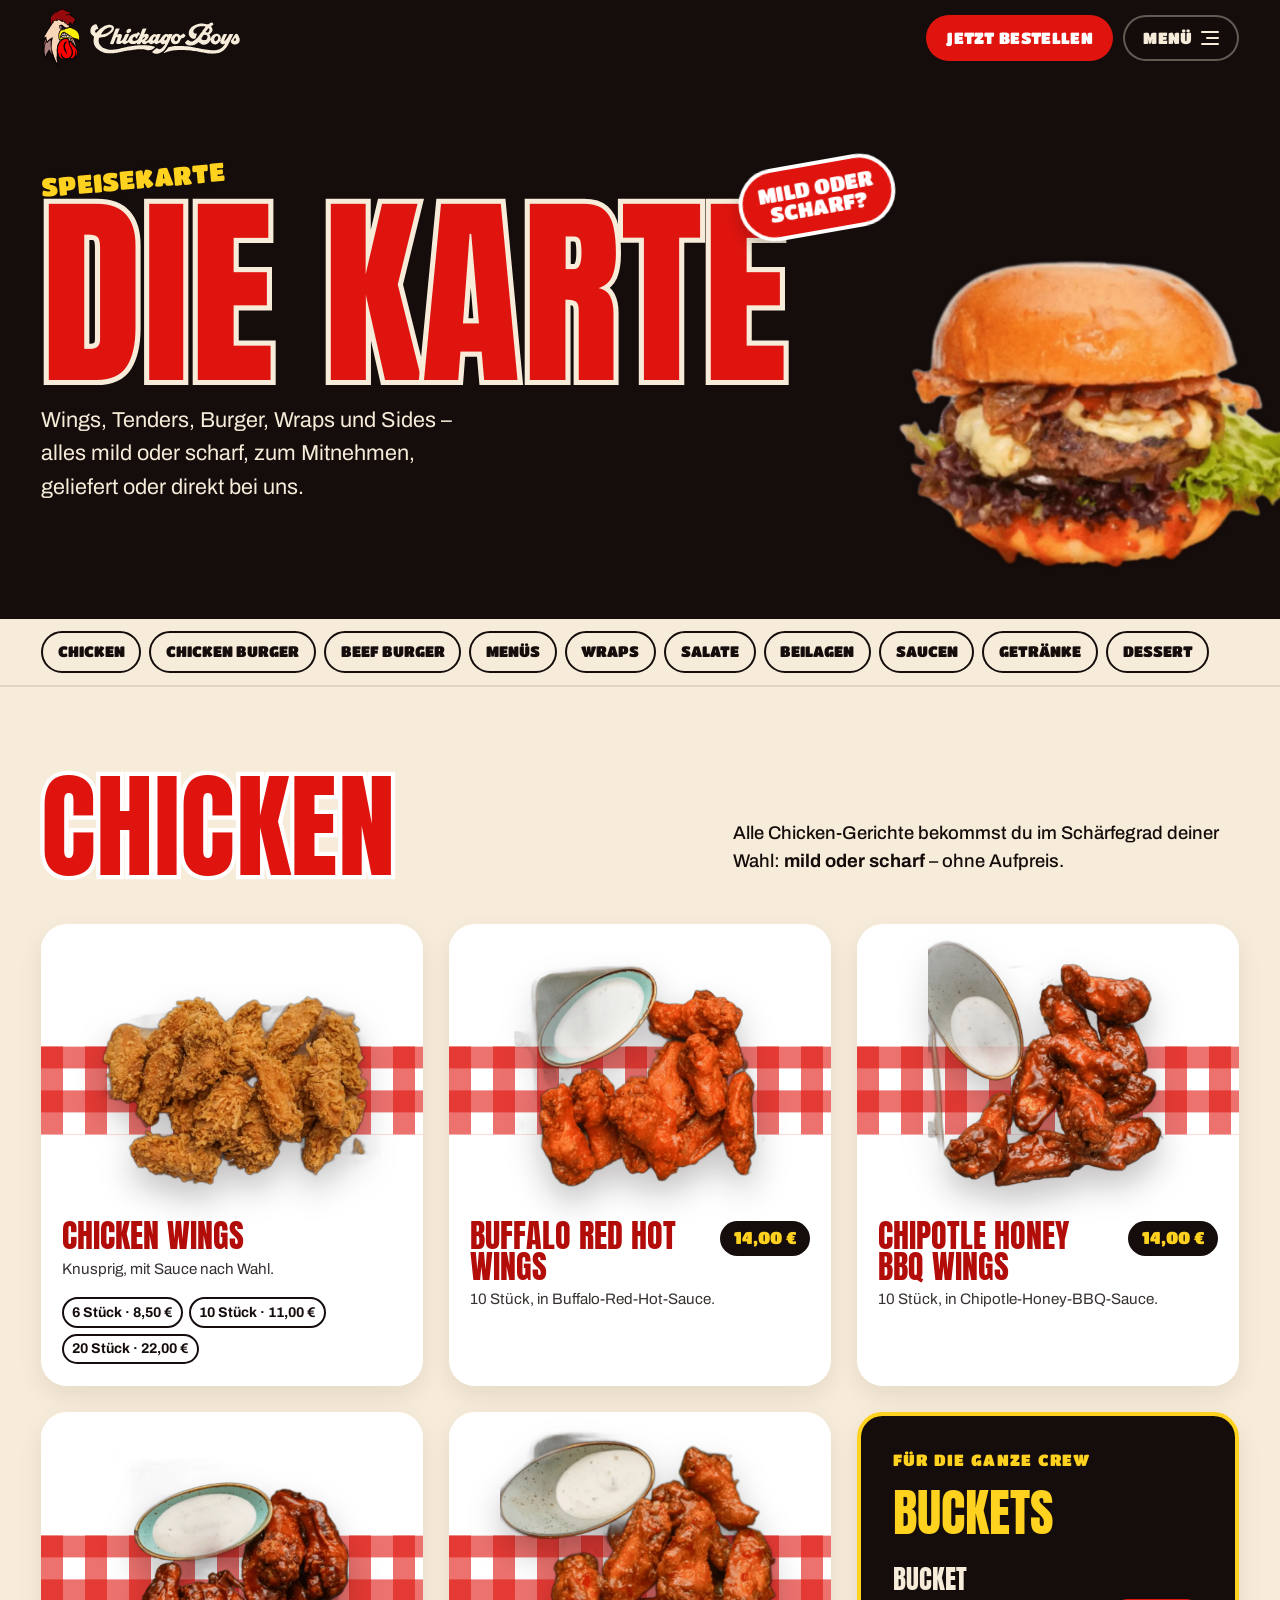
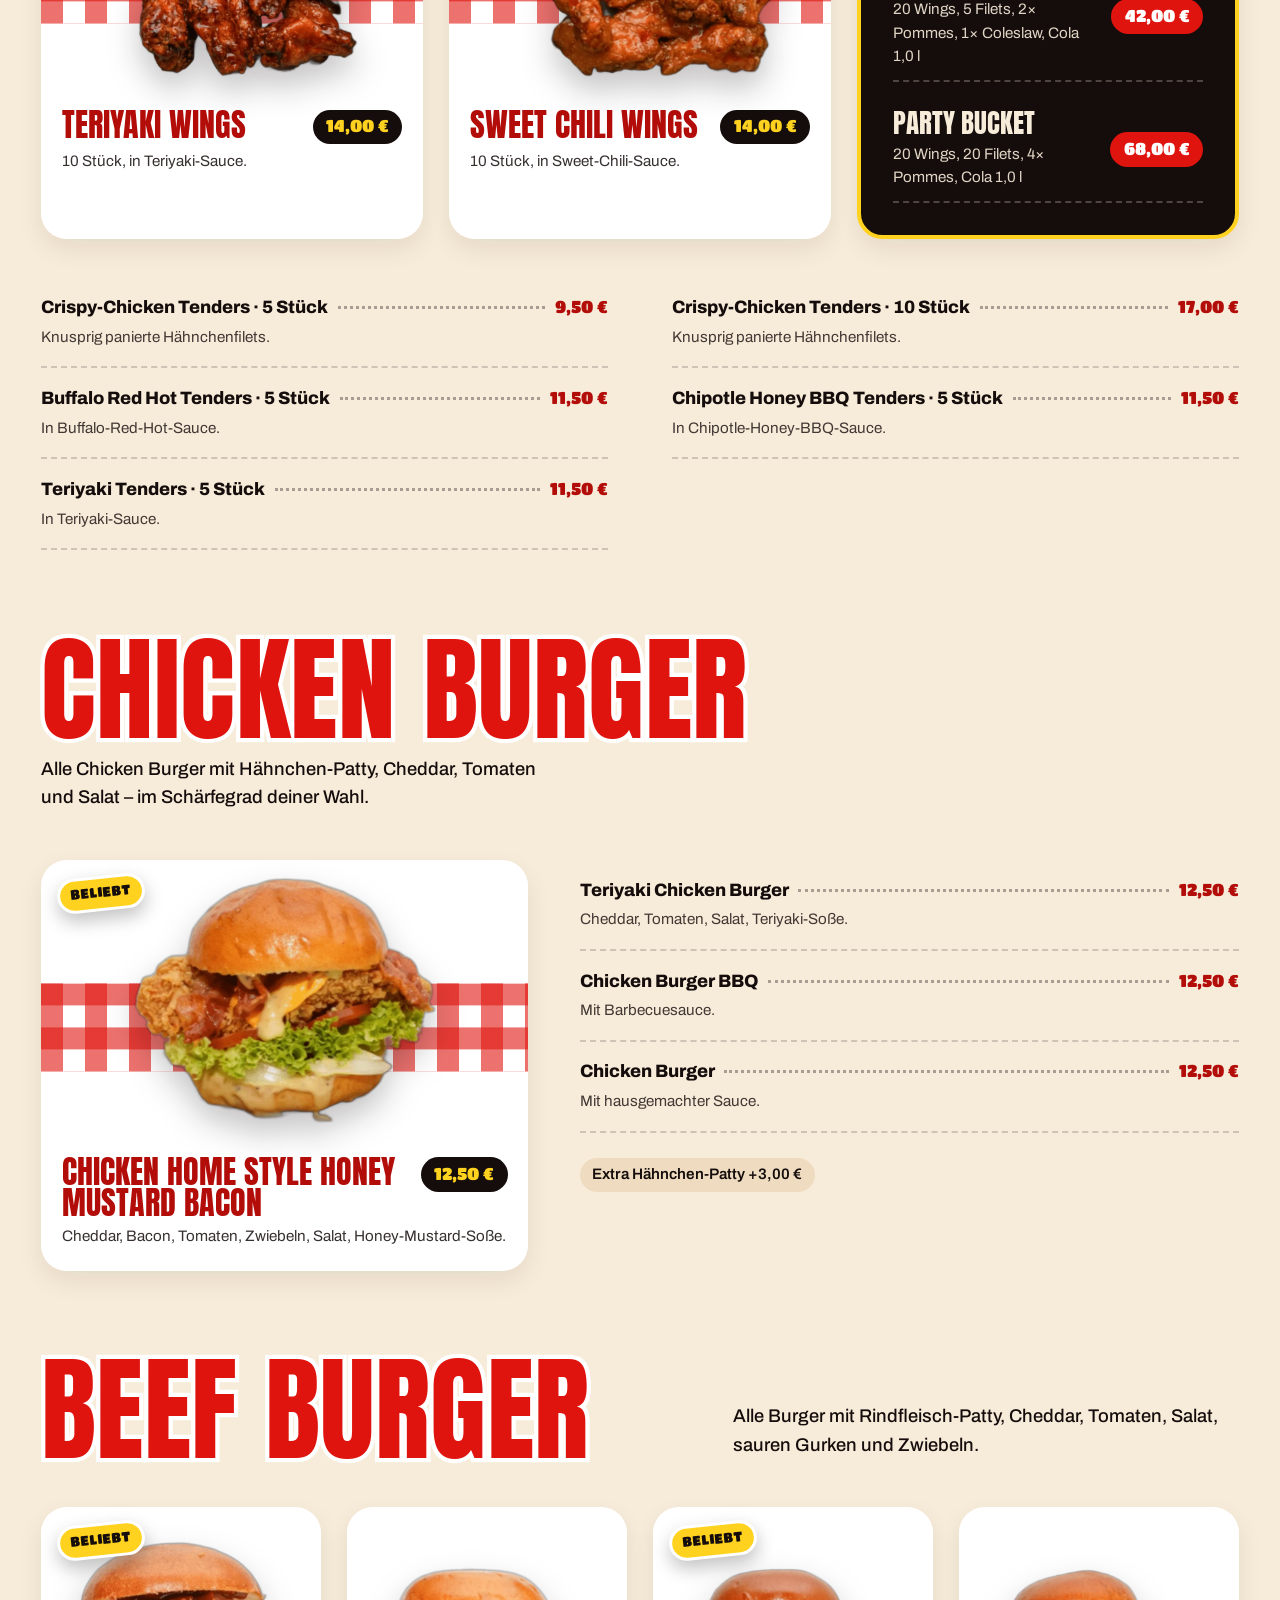
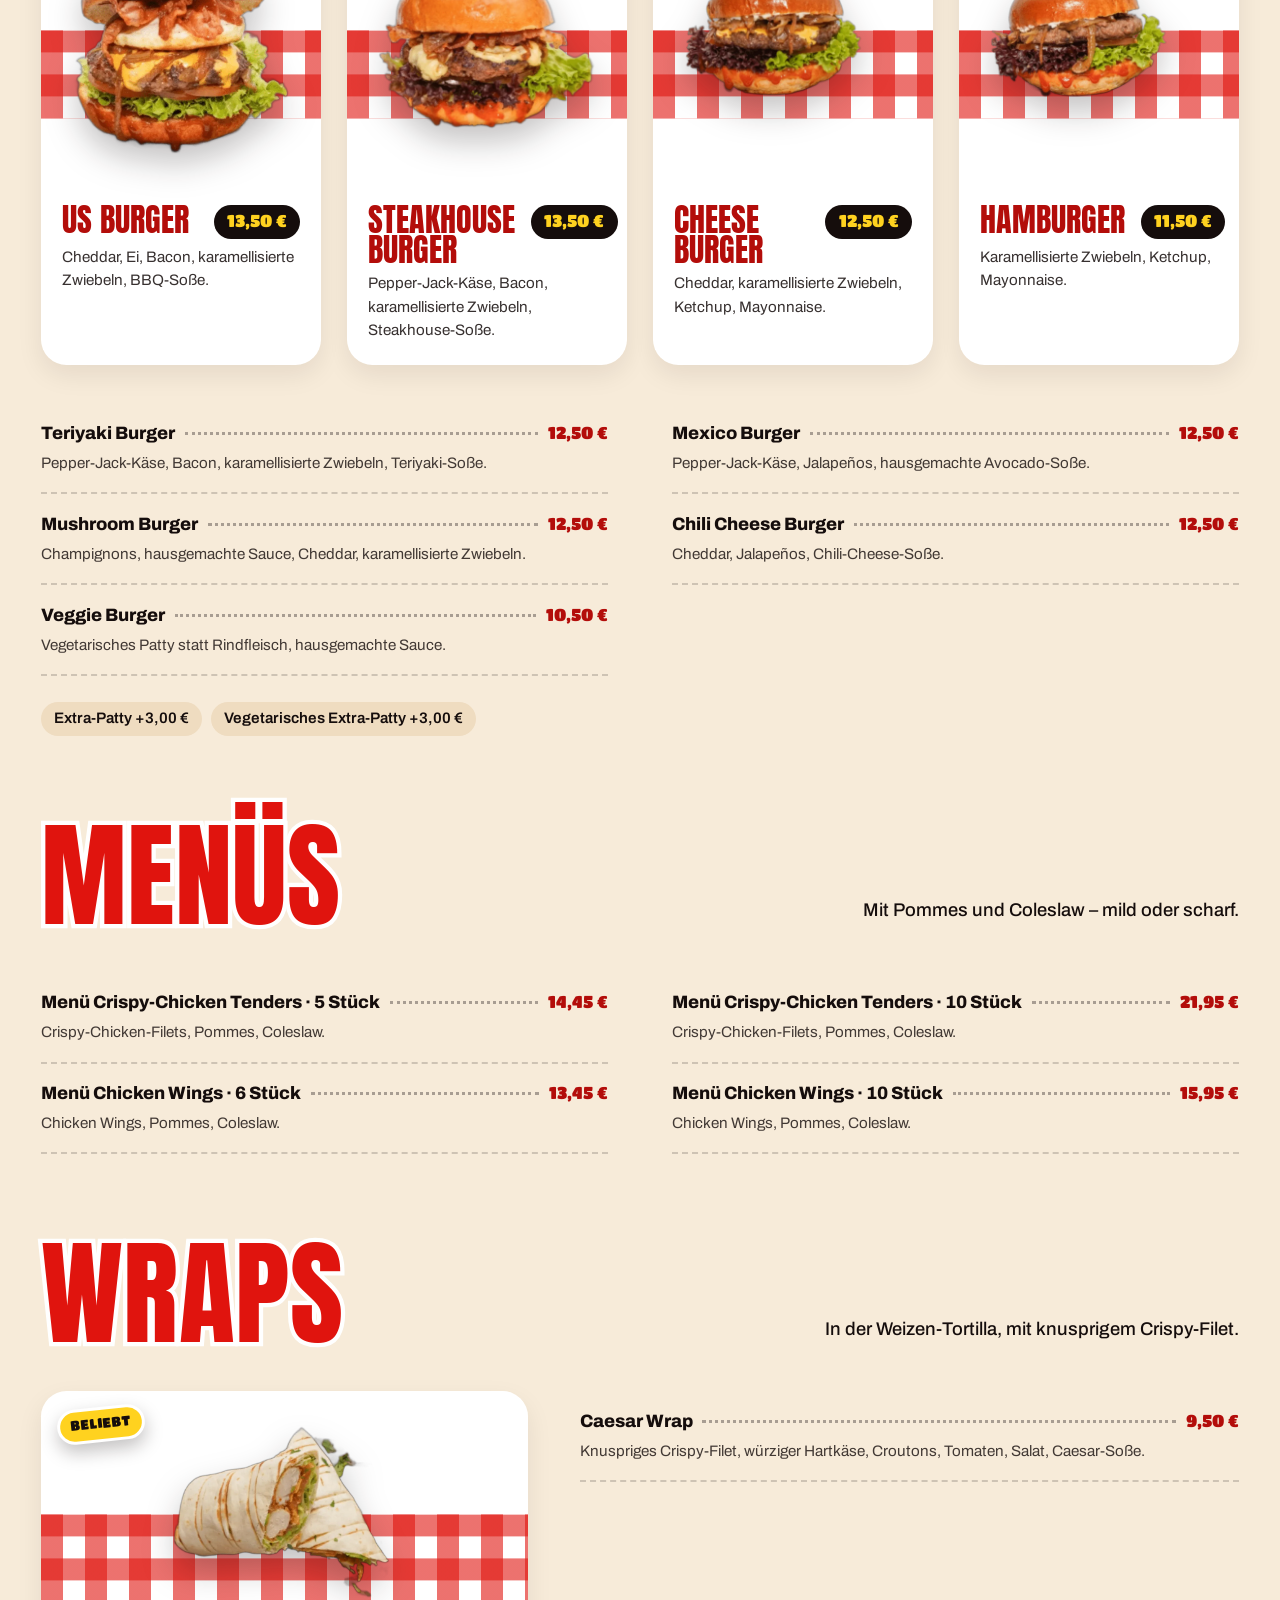
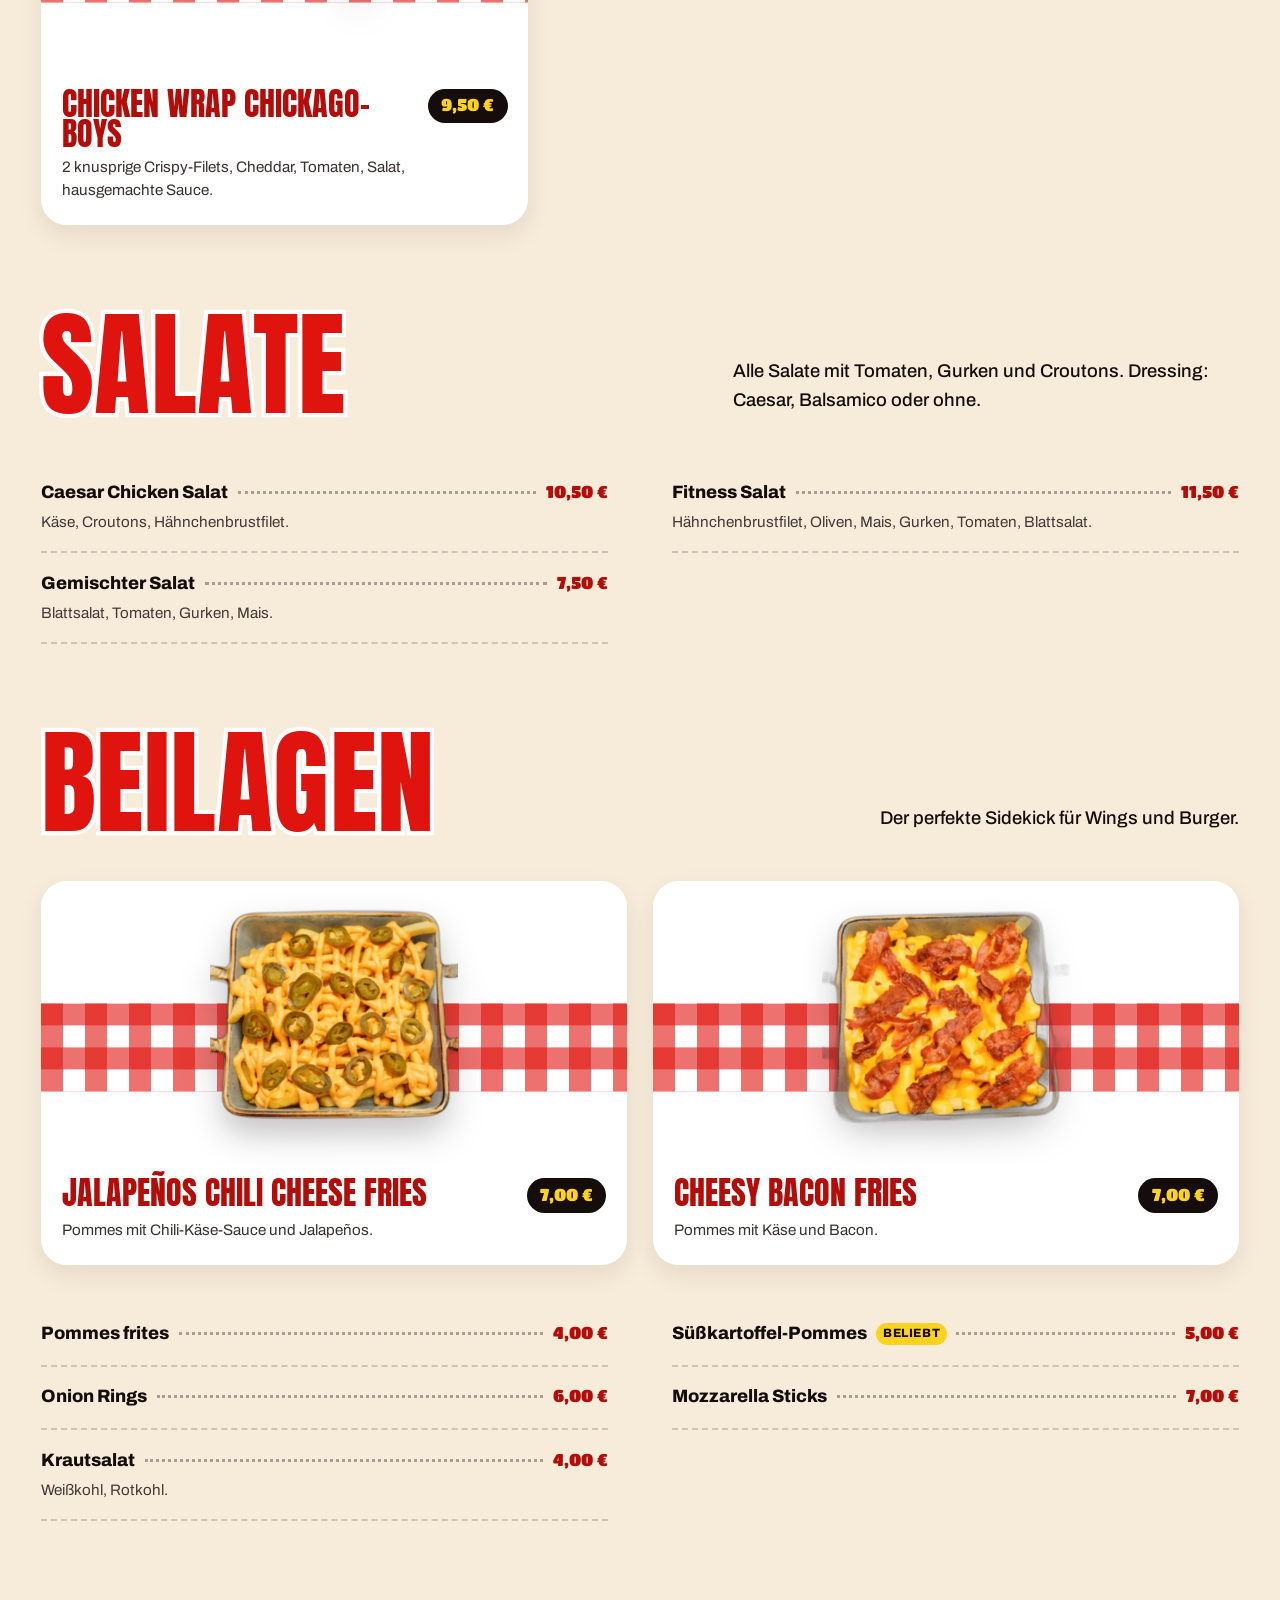
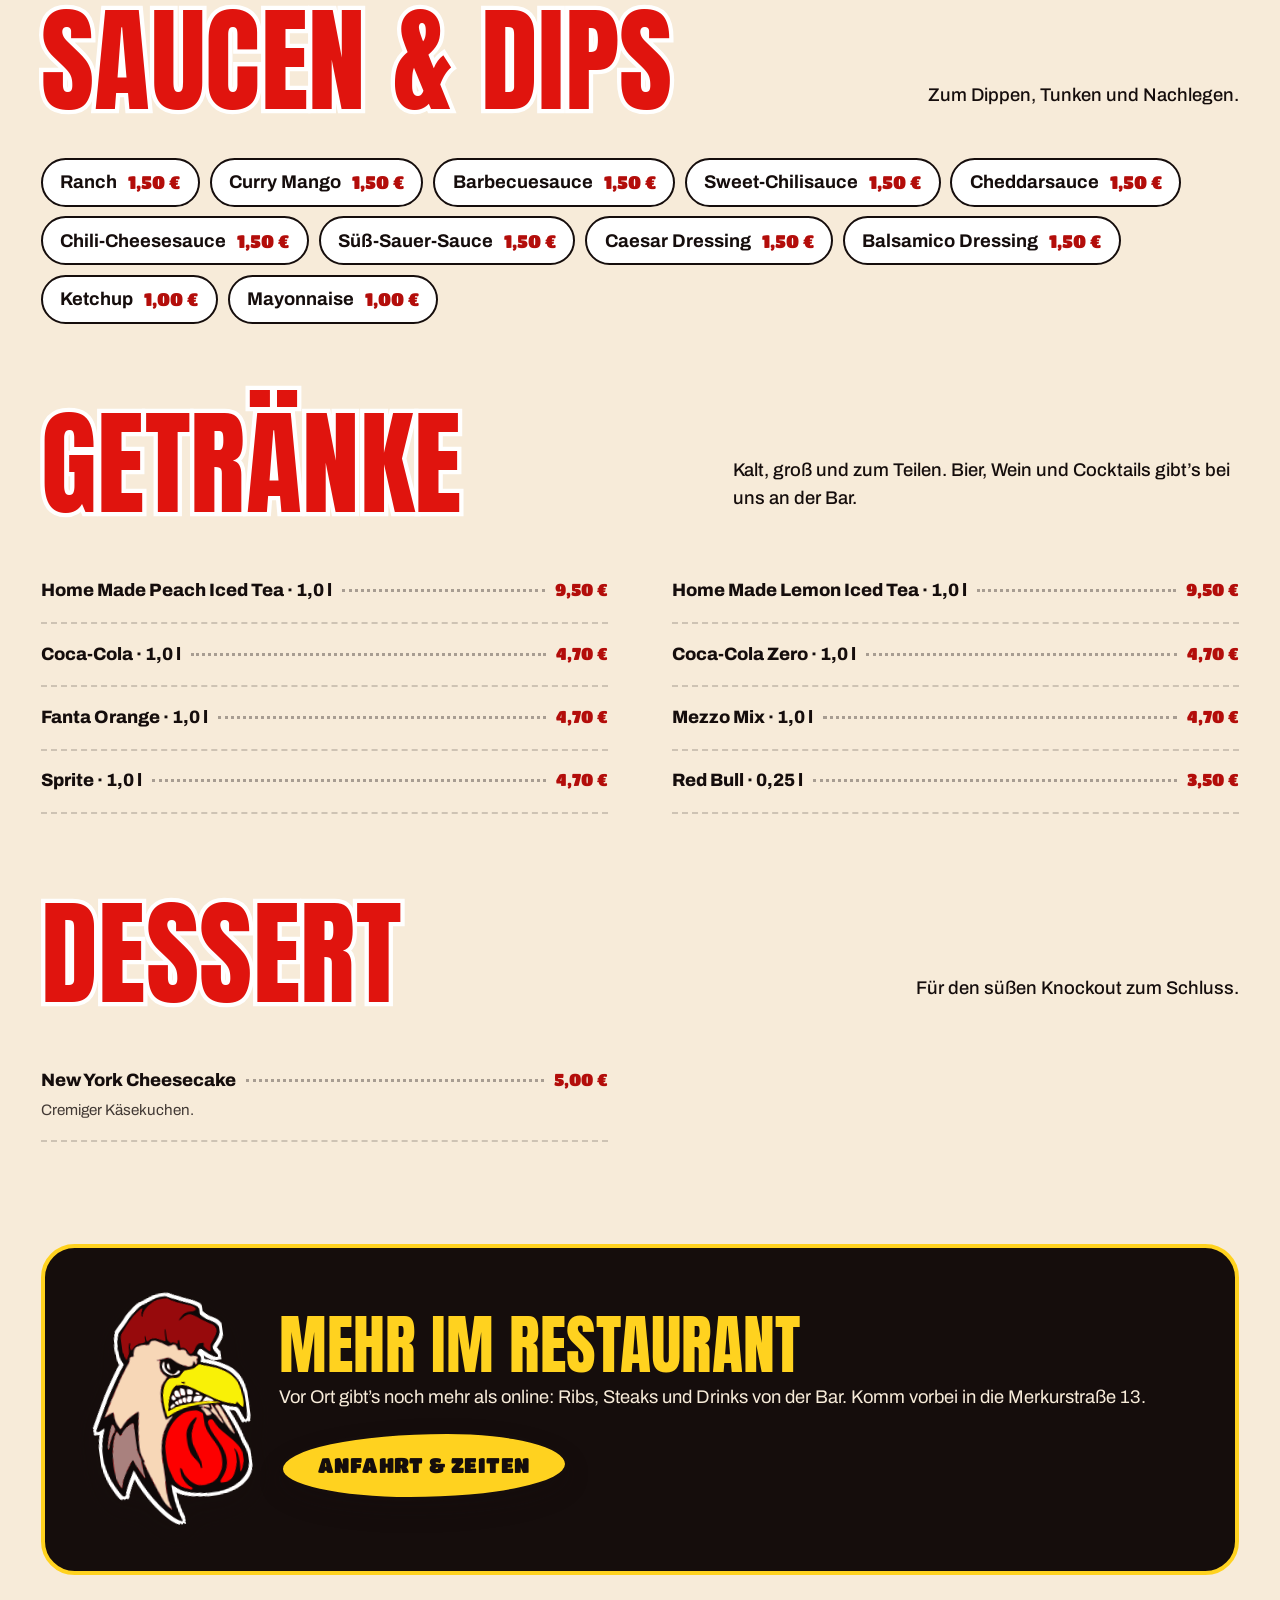
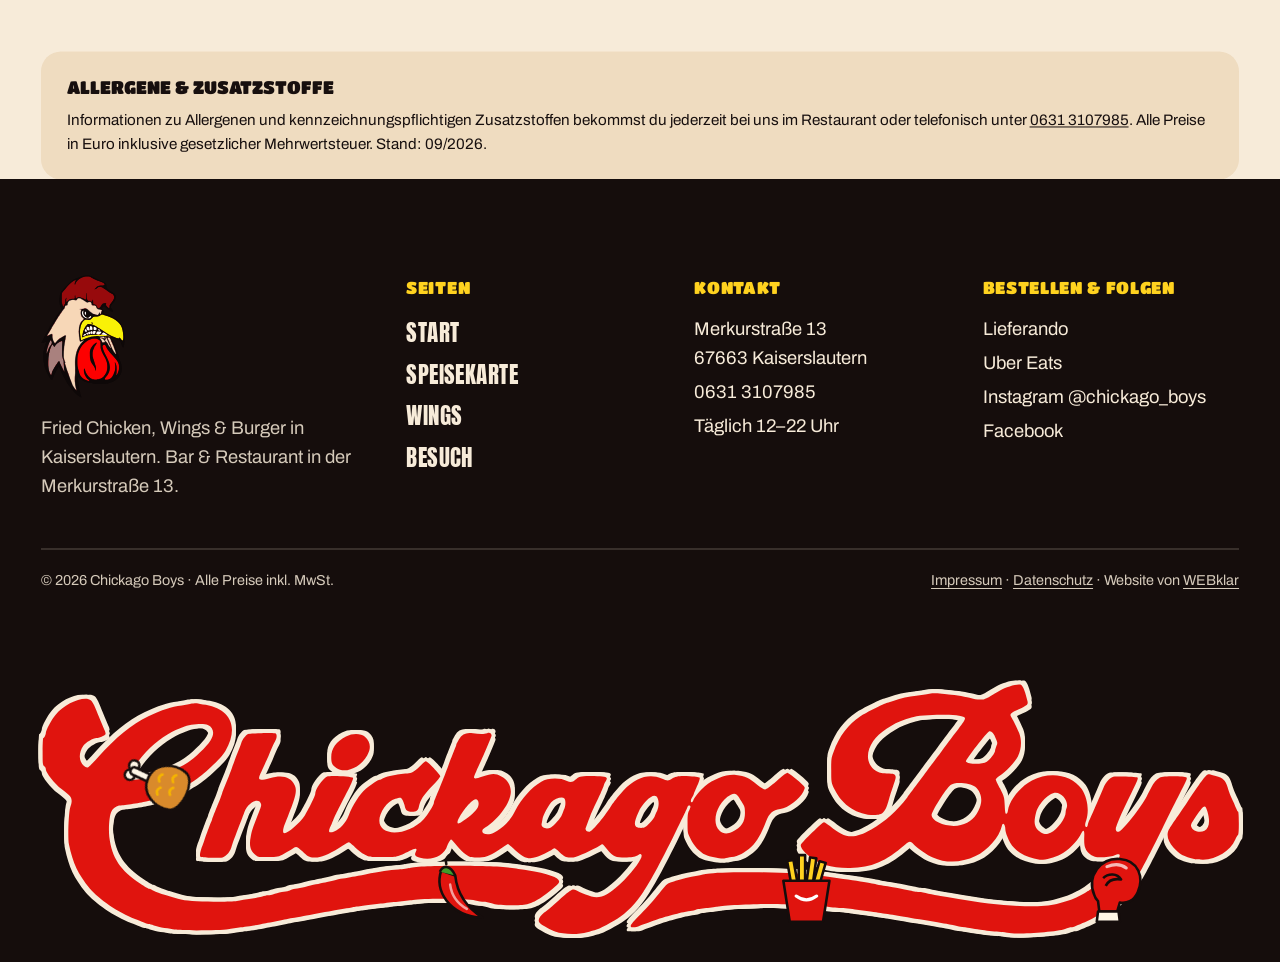
==== speisekarte.html @ 67cc06cb "home page" ====
<!doctype html>
<html lang="de">
<head>
  <meta charset="utf-8">
  <meta name="viewport" content="width=device-width, initial-scale=1">
  <title>Speisekarte – Chickago Boys Kaiserslautern</title>
  <meta name="description" content="Die Speisekarte von Chickago Boys: Chicken Wings in vier Saucen, Crispy Tenders, Buckets, Beef & Chicken Burger, Wraps, Salate und Sides – mit Preisen.">
  <meta name="theme-color" content="#e0140e">
  <link rel="icon" href="assets/img/favicon-32.png" sizes="32x32" type="image/png">
  <link rel="apple-touch-icon" href="assets/img/apple-touch-icon.png">
  <meta property="og:type" content="website">
  <meta property="og:locale" content="de_DE">
  <meta property="og:site_name" content="Chickago Boys">
  <meta property="og:title" content="Speisekarte – Chickago Boys Kaiserslautern">
  <meta property="og:description" content="Die Speisekarte von Chickago Boys: Chicken Wings in vier Saucen, Crispy Tenders, Buckets, Beef & Chicken Burger, Wraps, Salate und Sides – mit Preisen.">
  <meta property="og:image" content="assets/img/og-image.jpg">
  <link rel="preload" href="assets/fonts/anton-latin.woff2" as="font" type="font/woff2" crossorigin>
  <link rel="preload" href="assets/fonts/titan-one-latin.woff2" as="font" type="font/woff2" crossorigin>
  <link rel="preload" href="assets/img/cut-steakhouse-burger.webp" as="image" type="image/webp">
  <link rel="stylesheet" href="assets/css/style.css">
  <script>
    (function (d) {
      var h = d.documentElement; h.classList.add('js');
      if (!window.matchMedia('(prefers-reduced-motion: reduce)').matches) h.classList.add('anim');
      setTimeout(function () { if (!window.gsap) h.classList.remove('anim'); }, 2500);
    })(document);
  </script>
  <script src="assets/js/gsap.min.js" defer></script>
  <script src="assets/js/ScrollTrigger.min.js" defer></script>
  <script src="assets/js/lenis.min.js" defer></script>
  <script src="assets/js/main.js" defer></script>
</head>
<body>
  <svg width="0" height="0" style="position:absolute" aria-hidden="true" focusable="false">
    <symbol id="i-bag" viewBox="0 0 24 24"><path fill="none" stroke="currentColor" stroke-width="2.4" stroke-linecap="round" stroke-linejoin="round" d="M5 8h14l-1.2 12.2a1 1 0 0 1-1 .8H7.2a1 1 0 0 1-1-.8L5 8Zm3 0V6.5a4 4 0 0 1 8 0V8"/></symbol>
    <symbol id="i-phone" viewBox="0 0 24 24"><path fill="none" stroke="currentColor" stroke-width="2.4" stroke-linecap="round" stroke-linejoin="round" d="M6.6 3.5h2.8l1.4 4.2-2 1.5a12 12 0 0 0 6 6l1.5-2 4.2 1.4v2.8a2 2 0 0 1-2.2 2A17 17 0 0 1 4.6 5.7a2 2 0 0 1 2-2.2Z"/></symbol>
    <symbol id="i-pin" viewBox="0 0 24 24"><path fill="none" stroke="currentColor" stroke-width="2.4" stroke-linecap="round" stroke-linejoin="round" d="M12 21s-7-6.2-7-11.5A7 7 0 0 1 19 9.5C19 14.8 12 21 12 21Zm0-9a2.5 2.5 0 1 0 0-5 2.5 2.5 0 0 0 0 5Z"/></symbol>
    <symbol id="i-arrow" viewBox="0 0 24 24"><path fill="none" stroke="currentColor" stroke-width="2.6" stroke-linecap="round" stroke-linejoin="round" d="M5 12h14m-6-6 6 6-6 6"/></symbol>
    <symbol id="i-insta" viewBox="0 0 24 24"><g fill="none" stroke="currentColor" stroke-width="2.2"><rect x="3.5" y="3.5" width="17" height="17" rx="5"/><circle cx="12" cy="12" r="4"/><circle cx="17.2" cy="6.8" r=".6" fill="currentColor"/></g></symbol>
    <symbol id="i-fb" viewBox="0 0 24 24"><path fill="currentColor" d="M13.5 21v-7.5h2.6l.4-3h-3V8.6c0-.9.3-1.5 1.5-1.5h1.6V4.4a21 21 0 0 0-2.3-.1c-2.3 0-3.9 1.4-3.9 4v2.2H7.8v3h2.6V21h3.1Z"/></symbol>
  </svg>

  <a class="skip-link" href="#main">Zum Inhalt springen</a>

  <header class="nav" id="nav">
    <a class="nav__brand" href="index.html" aria-label="Chickago Boys – Startseite">
      <img src="assets/img/rooster.svg" alt="" width="40" height="58">
      <span class="wm wm-mask" aria-hidden="true"></span>
    </a>
    <div class="nav__actions">
      <a class="pill pill--red" href="https://www.lieferando.de/speisekarte/chickago-boys" target="_blank" rel="noopener">
        <span class="roll"><span>Jetzt bestellen</span><span aria-hidden="true">Jetzt bestellen</span></span>
      </a>
      <button class="pill pill--outline" id="menu-btn" type="button" aria-expanded="false" aria-controls="menu-panel">
        <span class="roll"><span class="menu-label">Menü</span><span aria-hidden="true" class="menu-label">Menü</span></span>
        <span class="nav__burger" aria-hidden="true"><i></i><i></i><i></i></span>
      </button>
    </div>
  </header>
  <div class="menu-overlay" id="menu-overlay"></div>
  <nav class="menu-panel" id="menu-panel" aria-label="Hauptmenü">
    <ul>
      <li><a href="index.html">Start</a></li>
      <li><a href="speisekarte.html">Speisekarte</a></li>
      <li><a href="index.html#wings">Wings</a></li>
      <li><a href="index.html#buckets">Buckets</a></li>
      <li><a href="index.html#bestellen">Bestellen</a></li>
      <li><a href="index.html#besuch">Besuch</a></li>
    </ul>
    <div class="menu-panel__meta">
      Merkurstraße 13 · 67663 Kaiserslautern<br>
      Täglich 12–22 Uhr · <a href="tel:+496313107985">0631 3107985</a>
    </div>
  </nav>

  <main id="main">
    <section class="page-hero bg-ink on-dark" data-nav-dark aria-labelledby="page-title">
      <div class="wrap">
        <span class="kicker kicker--yellow">Speisekarte</span>
        <h1 class="display stroke" id="page-title" data-hero-big>Die Karte</h1>
        <p class="lead">Wings, Tenders, Burger, Wraps und Sides – alles mild oder scharf, zum Mitnehmen, geliefert oder direkt bei uns.</p>
      </div>
      <div class="page-hero__img"><img src="assets/img/cut-steakhouse-burger.webp" width="900" height="669" alt="Steakhouse Burger mit Pepper-Jack-Käse und Bacon"></div>
      <span class="sticker sticker--red page-hero__st" data-sticker>Mild oder<br>scharf?</span>
    </section>

    <nav class="cat-nav" aria-label="Kategorien der Speisekarte">
      <ul>
        <li><a href="#chicken">Chicken</a></li>
        <li><a href="#chicken-burger">Chicken Burger</a></li>
        <li><a href="#beef-burger">Beef Burger</a></li>
        <li><a href="#menues">Menüs</a></li>
        <li><a href="#wraps">Wraps</a></li>
        <li><a href="#salate">Salate</a></li>
        <li><a href="#beilagen">Beilagen</a></li>
        <li><a href="#saucen">Saucen</a></li>
        <li><a href="#getraenke">Getränke</a></li>
        <li><a href="#dessert">Dessert</a></li>
      </ul>
    </nav>

    <div class="wrap">
      <!-- CHICKEN -->
      <section class="menu-cat" id="chicken" aria-labelledby="h-chicken">
        <div class="menu-cat__head">
          <h2 class="display stroke" id="h-chicken" data-pop>Chicken</h2>
          <p>Alle Chicken-Gerichte bekommst du im Schärfegrad deiner Wahl: <strong>mild oder scharf</strong> – ohne Aufpreis.</p>
        </div>
        <div class="dish-grid">
          <article class="dish" data-reveal>
            <div class="dish__media"><img src="assets/img/cut-chicken-wings.webp" width="1000" height="813" loading="lazy" alt="Knusprige Chicken Wings"></div>
            <div class="dish__body">
              <h3>Chicken Wings</h3>
              <p>Knusprig, mit Sauce nach Wahl.</p>
              <div class="variants"><span>6 Stück · 8,50 €</span><span>10 Stück · 11,00 €</span><span>20 Stück · 22,00 €</span></div>
            </div>
          </article>
          <article class="dish" data-reveal>
            <div class="dish__media"><img src="assets/img/cut-buffalo-wings.webp" width="800" height="784" loading="lazy" alt="Buffalo Red Hot Wings mit Dip"></div>
            <div class="dish__body">
              <div class="dish__row"><h3>Buffalo Red Hot Wings</h3><span class="price">14,00 €</span></div>
              <p>10 Stück, in Buffalo-Red-Hot-Sauce.</p>
            </div>
          </article>
          <article class="dish" data-reveal>
            <div class="dish__media"><img src="assets/img/cut-bbq-wings.webp" width="800" height="830" loading="lazy" alt="Chipotle Honey BBQ Wings mit Dip"></div>
            <div class="dish__body">
              <div class="dish__row"><h3>Chipotle Honey BBQ Wings</h3><span class="price">14,00 €</span></div>
              <p>10 Stück, in Chipotle-Honey-BBQ-Sauce.</p>
            </div>
          </article>
          <article class="dish" data-reveal>
            <div class="dish__media"><img src="assets/img/cut-teriyaki-wings.webp" width="800" height="789" loading="lazy" alt="Teriyaki Wings mit Dip"></div>
            <div class="dish__body">
              <div class="dish__row"><h3>Teriyaki Wings</h3><span class="price">14,00 €</span></div>
              <p>10 Stück, in Teriyaki-Sauce.</p>
            </div>
          </article>
          <article class="dish" data-reveal>
            <div class="dish__media"><img src="assets/img/cut-sweet-chili-wings.webp" width="800" height="709" loading="lazy" alt="Sweet Chili Wings mit Dip"></div>
            <div class="dish__body">
              <div class="dish__row"><h3>Sweet Chili Wings</h3><span class="price">14,00 €</span></div>
              <p>10 Stück, in Sweet-Chili-Sauce.</p>
            </div>
          </article>
          <article class="dish dish--promo" data-reveal>
            <span class="fight-card__class" style="color:var(--yellow)">Für die ganze Crew</span>
            <h3>Buckets</h3>
            <div class="promo-row"><div><strong>Bucket</strong><p>20 Wings, 5 Filets, 2× Pommes, 1× Coleslaw, Cola 1,0 l</p></div><span class="price">42,00 €</span></div>
            <div class="promo-row"><div><strong>Party Bucket</strong><p>20 Wings, 20 Filets, 4× Pommes, Cola 1,0 l</p></div><span class="price">68,00 €</span></div>
          </article>
        </div>
        <div class="dish-list">
          <div class="item"><div class="item__row"><h3>Crispy-Chicken Tenders · 5 Stück</h3><span class="item__dots"></span><span class="item__price">9,50 €</span></div><p>Knusprig panierte Hähnchenfilets.</p></div>
          <div class="item"><div class="item__row"><h3>Crispy-Chicken Tenders · 10 Stück</h3><span class="item__dots"></span><span class="item__price">17,00 €</span></div><p>Knusprig panierte Hähnchenfilets.</p></div>
          <div class="item"><div class="item__row"><h3>Buffalo Red Hot Tenders · 5 Stück</h3><span class="item__dots"></span><span class="item__price">11,50 €</span></div><p>In Buffalo-Red-Hot-Sauce.</p></div>
          <div class="item"><div class="item__row"><h3>Chipotle Honey BBQ Tenders · 5 Stück</h3><span class="item__dots"></span><span class="item__price">11,50 €</span></div><p>In Chipotle-Honey-BBQ-Sauce.</p></div>
          <div class="item"><div class="item__row"><h3>Teriyaki Tenders · 5 Stück</h3><span class="item__dots"></span><span class="item__price">11,50 €</span></div><p>In Teriyaki-Sauce.</p></div>
        </div>
      </section>

      <!-- CHICKEN BURGER -->
      <section class="menu-cat" id="chicken-burger" aria-labelledby="h-cburger">
        <div class="menu-cat__head">
          <h2 class="display stroke" id="h-cburger" data-pop>Chicken Burger</h2>
          <p>Alle Chicken Burger mit Hähnchen-Patty, Cheddar, Tomaten und Salat – im Schärfegrad deiner Wahl.</p>
        </div>
        <div class="cat-split">
          <article class="dish" data-reveal>
            <div class="dish__media"><span class="sticker dish__badge">Beliebt</span><img src="assets/img/cut-chicken-honey-mustard.webp" width="900" height="734" loading="lazy" alt="Chicken Burger Home Style mit Honey Mustard und Bacon"></div>
            <div class="dish__body">
              <div class="dish__row"><h3>Chicken Home Style Honey Mustard Bacon</h3><span class="price">12,50 €</span></div>
              <p>Cheddar, Bacon, Tomaten, Zwiebeln, Salat, Honey-Mustard-Soße.</p>
            </div>
          </article>
          <div>
            <div class="dish-list">
              <div class="item"><div class="item__row"><h3>Teriyaki Chicken Burger</h3><span class="item__dots"></span><span class="item__price">12,50 €</span></div><p>Cheddar, Tomaten, Salat, Teriyaki-Soße.</p></div>
              <div class="item"><div class="item__row"><h3>Chicken Burger BBQ</h3><span class="item__dots"></span><span class="item__price">12,50 €</span></div><p>Mit Barbecuesauce.</p></div>
              <div class="item"><div class="item__row"><h3>Chicken Burger</h3><span class="item__dots"></span><span class="item__price">12,50 €</span></div><p>Mit hausgemachter Sauce.</p></div>
            </div>
            <div class="menu-extra"><span>Extra Hähnchen-Patty +3,00 €</span></div>
          </div>
        </div>
      </section>

      <!-- BEEF BURGER -->
      <section class="menu-cat" id="beef-burger" aria-labelledby="h-bburger">
        <div class="menu-cat__head">
          <h2 class="display stroke" id="h-bburger" data-pop>Beef Burger</h2>
          <p>Alle Burger mit Rindfleisch-Patty, Cheddar, Tomaten, Salat, sauren Gurken und Zwiebeln.</p>
        </div>
        <div class="dish-grid dish-grid--4">
          <article class="dish" data-reveal>
            <div class="dish__media"><span class="sticker dish__badge">Beliebt</span><img src="assets/img/cut-us-burger.webp" width="774" height="760" loading="lazy" alt="US Burger mit Ei und Bacon"></div>
            <div class="dish__body"><div class="dish__row"><h3>US Burger</h3><span class="price">13,50 €</span></div><p>Cheddar, Ei, Bacon, karamellisierte Zwiebeln, BBQ-Soße.</p></div>
          </article>
          <article class="dish" data-reveal>
            <div class="dish__media"><img src="assets/img/cut-steakhouse-burger.webp" width="900" height="669" loading="lazy" alt="Steakhouse Burger"></div>
            <div class="dish__body"><div class="dish__row"><h3>Steakhouse Burger</h3><span class="price">13,50 €</span></div><p>Pepper-Jack-Käse, Bacon, karamellisierte Zwiebeln, Steakhouse-Soße.</p></div>
          </article>
          <article class="dish" data-reveal>
            <div class="dish__media"><span class="sticker dish__badge">Beliebt</span><img src="assets/img/cut-cheese-burger.webp" width="900" height="656" loading="lazy" alt="Cheese Burger"></div>
            <div class="dish__body"><div class="dish__row"><h3>Cheese Burger</h3><span class="price">12,50 €</span></div><p>Cheddar, karamellisierte Zwiebeln, Ketchup, Mayonnaise.</p></div>
          </article>
          <article class="dish" data-reveal>
            <div class="dish__media"><img src="assets/img/cut-hamburger.webp" width="900" height="648" loading="lazy" alt="Hamburger"></div>
            <div class="dish__body"><div class="dish__row"><h3>Hamburger</h3><span class="price">11,50 €</span></div><p>Karamellisierte Zwiebeln, Ketchup, Mayonnaise.</p></div>
          </article>
        </div>
        <div class="dish-list">
          <div class="item"><div class="item__row"><h3>Teriyaki Burger</h3><span class="item__dots"></span><span class="item__price">12,50 €</span></div><p>Pepper-Jack-Käse, Bacon, karamellisierte Zwiebeln, Teriyaki-Soße.</p></div>
          <div class="item"><div class="item__row"><h3>Mexico Burger</h3><span class="item__dots"></span><span class="item__price">12,50 €</span></div><p>Pepper-Jack-Käse, Jalapeños, hausgemachte Avocado-Soße.</p></div>
          <div class="item"><div class="item__row"><h3>Mushroom Burger</h3><span class="item__dots"></span><span class="item__price">12,50 €</span></div><p>Champignons, hausgemachte Sauce, Cheddar, karamellisierte Zwiebeln.</p></div>
          <div class="item"><div class="item__row"><h3>Chili Cheese Burger</h3><span class="item__dots"></span><span class="item__price">12,50 €</span></div><p>Cheddar, Jalapeños, Chili-Cheese-Soße.</p></div>
          <div class="item"><div class="item__row"><h3>Veggie Burger</h3><span class="item__dots"></span><span class="item__price">10,50 €</span></div><p>Vegetarisches Patty statt Rindfleisch, hausgemachte Sauce.</p></div>
        </div>
        <div class="menu-extra"><span>Extra-Patty +3,00 €</span><span>Vegetarisches Extra-Patty +3,00 €</span></div>
      </section>

      <!-- MENÜS -->
      <section class="menu-cat" id="menues" aria-labelledby="h-menues">
        <div class="menu-cat__head">
          <h2 class="display stroke" id="h-menues" data-pop>Menüs</h2>
          <p>Mit Pommes und Coleslaw – mild oder scharf.</p>
        </div>
        <div class="dish-list">
          <div class="item"><div class="item__row"><h3>Menü Crispy-Chicken Tenders · 5 Stück</h3><span class="item__dots"></span><span class="item__price">14,45 €</span></div><p>Crispy-Chicken-Filets, Pommes, Coleslaw.</p></div>
          <div class="item"><div class="item__row"><h3>Menü Crispy-Chicken Tenders · 10 Stück</h3><span class="item__dots"></span><span class="item__price">21,95 €</span></div><p>Crispy-Chicken-Filets, Pommes, Coleslaw.</p></div>
          <div class="item"><div class="item__row"><h3>Menü Chicken Wings · 6 Stück</h3><span class="item__dots"></span><span class="item__price">13,45 €</span></div><p>Chicken Wings, Pommes, Coleslaw.</p></div>
          <div class="item"><div class="item__row"><h3>Menü Chicken Wings · 10 Stück</h3><span class="item__dots"></span><span class="item__price">15,95 €</span></div><p>Chicken Wings, Pommes, Coleslaw.</p></div>
        </div>
      </section>

      <!-- WRAPS -->
      <section class="menu-cat" id="wraps" aria-labelledby="h-wraps">
        <div class="menu-cat__head">
          <h2 class="display stroke" id="h-wraps" data-pop>Wraps</h2>
          <p>In der Weizen-Tortilla, mit knusprigem Crispy-Filet.</p>
        </div>
        <div class="cat-split">
          <article class="dish" data-reveal>
            <div class="dish__media"><span class="sticker dish__badge">Beliebt</span><img src="assets/img/cut-chicken-wrap.webp" width="800" height="800" loading="lazy" alt="Chicken Wrap Chickago-Boys, aufgeschnitten"></div>
            <div class="dish__body"><div class="dish__row"><h3>Chicken Wrap Chickago-Boys</h3><span class="price">9,50 €</span></div><p>2 knusprige Crispy-Filets, Cheddar, Tomaten, Salat, hausgemachte Sauce.</p></div>
          </article>
          <div class="dish-list">
            <div class="item"><div class="item__row"><h3>Caesar Wrap</h3><span class="item__dots"></span><span class="item__price">9,50 €</span></div><p>Knuspriges Crispy-Filet, würziger Hartkäse, Croutons, Tomaten, Salat, Caesar-Soße.</p></div>
          </div>
        </div>
      </section>

      <!-- SALATE -->
      <section class="menu-cat" id="salate" aria-labelledby="h-salate">
        <div class="menu-cat__head">
          <h2 class="display stroke" id="h-salate" data-pop>Salate</h2>
          <p>Alle Salate mit Tomaten, Gurken und Croutons. Dressing: Caesar, Balsamico oder ohne.</p>
        </div>
        <div class="dish-list">
          <div class="item"><div class="item__row"><h3>Caesar Chicken Salat</h3><span class="item__dots"></span><span class="item__price">10,50 €</span></div><p>Käse, Croutons, Hähnchenbrustfilet.</p></div>
          <div class="item"><div class="item__row"><h3>Fitness Salat</h3><span class="item__dots"></span><span class="item__price">11,50 €</span></div><p>Hähnchenbrustfilet, Oliven, Mais, Gurken, Tomaten, Blattsalat.</p></div>
          <div class="item"><div class="item__row"><h3>Gemischter Salat</h3><span class="item__dots"></span><span class="item__price">7,50 €</span></div><p>Blattsalat, Tomaten, Gurken, Mais.</p></div>
        </div>
      </section>

      <!-- BEILAGEN -->
      <section class="menu-cat" id="beilagen" aria-labelledby="h-beilagen">
        <div class="menu-cat__head">
          <h2 class="display stroke" id="h-beilagen" data-pop>Beilagen</h2>
          <p>Der perfekte Sidekick für Wings und Burger.</p>
        </div>
        <div class="dish-grid dish-grid--2">
          <article class="dish" data-reveal>
            <div class="dish__media"><img src="assets/img/cut-chili-cheese-fries.webp" width="700" height="700" loading="lazy" alt="Jalapeños Chili Cheese Fries"></div>
            <div class="dish__body"><div class="dish__row"><h3>Jalapeños Chili Cheese Fries</h3><span class="price">7,00 €</span></div><p>Pommes mit Chili-Käse-Sauce und Jalapeños.</p></div>
          </article>
          <article class="dish" data-reveal>
            <div class="dish__media"><img src="assets/img/cut-cheesy-bacon-fries.webp" width="700" height="700" loading="lazy" alt="Cheesy Bacon Fries"></div>
            <div class="dish__body"><div class="dish__row"><h3>Cheesy Bacon Fries</h3><span class="price">7,00 €</span></div><p>Pommes mit Käse und Bacon.</p></div>
          </article>
        </div>
        <div class="dish-list">
          <div class="item"><div class="item__row"><h3>Pommes frites</h3><span class="item__dots"></span><span class="item__price">4,00 €</span></div></div>
          <div class="item"><div class="item__row"><h3>Süßkartoffel-Pommes <span class="tag">Beliebt</span></h3><span class="item__dots"></span><span class="item__price">5,00 €</span></div></div>
          <div class="item"><div class="item__row"><h3>Onion Rings</h3><span class="item__dots"></span><span class="item__price">6,00 €</span></div></div>
          <div class="item"><div class="item__row"><h3>Mozzarella Sticks</h3><span class="item__dots"></span><span class="item__price">7,00 €</span></div></div>
          <div class="item"><div class="item__row"><h3>Krautsalat</h3><span class="item__dots"></span><span class="item__price">4,00 €</span></div><p>Weißkohl, Rotkohl.</p></div>
        </div>
      </section>

      <!-- SAUCEN -->
      <section class="menu-cat" id="saucen" aria-labelledby="h-saucen">
        <div class="menu-cat__head">
          <h2 class="display stroke" id="h-saucen" data-pop>Saucen &amp; Dips</h2>
          <p>Zum Dippen, Tunken und Nachlegen.</p>
        </div>
        <div class="sauce-chips" data-reveal>
          <span>Ranch <b>1,50 €</b></span><span>Curry Mango <b>1,50 €</b></span><span>Barbecuesauce <b>1,50 €</b></span><span>Sweet-Chilisauce <b>1,50 €</b></span><span>Cheddarsauce <b>1,50 €</b></span><span>Chili-Cheesesauce <b>1,50 €</b></span><span>Süß-Sauer-Sauce <b>1,50 €</b></span><span>Caesar Dressing <b>1,50 €</b></span><span>Balsamico Dressing <b>1,50 €</b></span><span>Ketchup <b>1,00 €</b></span><span>Mayonnaise <b>1,00 €</b></span>
        </div>
      </section>

      <!-- GETRÄNKE -->
      <section class="menu-cat" id="getraenke" aria-labelledby="h-getraenke">
        <div class="menu-cat__head">
          <h2 class="display stroke" id="h-getraenke" data-pop>Getränke</h2>
          <p>Kalt, groß und zum Teilen. Bier, Wein und Cocktails gibt’s bei uns an der Bar.</p>
        </div>
        <div class="dish-list">
          <div class="item"><div class="item__row"><h3>Home Made Peach Iced Tea · 1,0 l</h3><span class="item__dots"></span><span class="item__price">9,50 €</span></div></div>
          <div class="item"><div class="item__row"><h3>Home Made Lemon Iced Tea · 1,0 l</h3><span class="item__dots"></span><span class="item__price">9,50 €</span></div></div>
          <div class="item"><div class="item__row"><h3>Coca-Cola · 1,0 l</h3><span class="item__dots"></span><span class="item__price">4,70 €</span></div></div>
          <div class="item"><div class="item__row"><h3>Coca-Cola Zero · 1,0 l</h3><span class="item__dots"></span><span class="item__price">4,70 €</span></div></div>
          <div class="item"><div class="item__row"><h3>Fanta Orange · 1,0 l</h3><span class="item__dots"></span><span class="item__price">4,70 €</span></div></div>
          <div class="item"><div class="item__row"><h3>Mezzo Mix · 1,0 l</h3><span class="item__dots"></span><span class="item__price">4,70 €</span></div></div>
          <div class="item"><div class="item__row"><h3>Sprite · 1,0 l</h3><span class="item__dots"></span><span class="item__price">4,70 €</span></div></div>
          <div class="item"><div class="item__row"><h3>Red Bull · 0,25 l</h3><span class="item__dots"></span><span class="item__price">3,50 €</span></div></div>
        </div>
      </section>

      <!-- DESSERT -->
      <section class="menu-cat" id="dessert" aria-labelledby="h-dessert">
        <div class="menu-cat__head">
          <h2 class="display stroke" id="h-dessert" data-pop>Dessert</h2>
          <p>Für den süßen Knockout zum Schluss.</p>
        </div>
        <div class="dish-list">
          <div class="item"><div class="item__row"><h3>New York Cheesecake</h3><span class="item__dots"></span><span class="item__price">5,00 €</span></div><p>Cremiger Käsekuchen.</p></div>
        </div>
      </section>

      <aside class="only-here" data-reveal>
        <img class="die-cut" src="assets/img/rooster.svg" width="179" height="264" alt="">
        <div>
          <h2>Mehr im Restaurant</h2>
          <p>Vor Ort gibt’s noch mehr als online: Ribs, Steaks und Drinks von der Bar. Komm vorbei in die Merkurstraße 13.</p>
          <p><a class="btn btn--yellow" href="index.html#besuch">Anfahrt &amp; Zeiten</a></p>
        </div>
      </aside>

      <div class="legal-note" data-reveal>
        <h2>Allergene &amp; Zusatzstoffe</h2>
        <p>Informationen zu Allergenen und kennzeichnungspflichtigen Zusatzstoffen bekommst du jederzeit bei uns im Restaurant oder telefonisch unter <a href="tel:+496313107985">0631 3107985</a>. Alle Preise in Euro inklusive gesetzlicher Mehrwertsteuer. Stand: 09/2026.</p>
      </div>
    </div>
  </main>

  <footer class="footer on-dark" data-nav-dark>
    <div class="wrap">
      <div class="footer__grid">
        <div class="footer__brand">
          <img src="assets/img/rooster.svg" width="179" height="264" alt="">
          <p>Fried Chicken, Wings &amp; Burger in Kaiserslautern. Bar &amp; Restaurant in der Merkurstraße 13.</p>
        </div>
        <div>
          <h2>Seiten</h2>
          <ul class="footer__links">
            <li><a href="index.html">Start</a></li>
            <li><a href="speisekarte.html">Speisekarte</a></li>
            <li><a href="index.html#wings">Wings</a></li>
            <li><a href="index.html#besuch">Besuch</a></li>
          </ul>
        </div>
        <div>
          <h2>Kontakt</h2>
          <ul>
            <li>Merkurstraße 13<br>67663 Kaiserslautern</li>
            <li><a href="tel:+496313107985">0631 3107985</a></li>
            <li>Täglich 12–22 Uhr</li>
          </ul>
        </div>
        <div>
          <h2>Bestellen &amp; folgen</h2>
          <ul>
            <li><a href="https://www.lieferando.de/speisekarte/chickago-boys" target="_blank" rel="noopener">Lieferando</a></li>
            <li><a href="https://www.ubereats.com/de/store/chickago-boys-kaiserslautern/5Yb4dNqDVJOuStkhhdC4qw" target="_blank" rel="noopener">Uber Eats</a></li>
            <li><a href="https://www.instagram.com/chickago_boys/" target="_blank" rel="noopener">Instagram @chickago_boys</a></li>
            <li><a href="https://www.facebook.com/p/Chickago-Boys-61554599980010/" target="_blank" rel="noopener">Facebook</a></li>
          </ul>
        </div>
      </div>
      <div class="footer__bottom">
        <span>© <span data-year>2026</span> Chickago Boys · Alle Preise inkl. MwSt.</span>
        <span><a href="impressum.html">Impressum</a> · <a href="datenschutz.html">Datenschutz</a> · Website von <a href="https://webklar.com" target="_blank" rel="noopener">WEBklar</a></span>
      </div>
    </div>
    <div class="footer__giant" aria-hidden="true" data-juggle>
      <div class="wm-giant"><span class="wm-mask wm-mask--block"></span></div>
      <span class="juggle"><svg viewBox="0 0 120 120"><g transform="rotate(-40 60 60)" stroke="#150d0c" stroke-width="4" stroke-linejoin="round"><circle cx="52" cy="12" r="8" fill="#fff6e6"/><circle cx="68" cy="12" r="8" fill="#fff6e6"/><rect x="54" y="10" width="12" height="40" rx="5" fill="#fff6e6"/><path d="M60 40c28 0 38 30 32 50-6 20-58 20-64 0-6-20 4-50 32-50Z" fill="#d98a2b"/><path d="M42 64q6-6 12 0m8-6q6-6 12 0M50 82q6-6 12 0m8-4q6-6 12 0" fill="none" stroke="#f5b400" stroke-linecap="round"/></g></svg></span>
      <span class="juggle"><svg viewBox="0 0 120 120"><g stroke="#150d0c" stroke-width="4" stroke-linejoin="round"><path d="M30 32c-10 30 10 70 65 74C70 90 55 70 52 40Z" fill="#e0140e"/><path d="M28 34c4-10 16-12 24 6" fill="#3f9b2a"/><path d="M38 22c-2-8 2-14 8-16" fill="none" stroke-linecap="round"/></g><path d="M44 54c2 16 12 30 26 38" fill="none" stroke="#fff" stroke-width="4" stroke-linecap="round" opacity=".6"/></svg></span>
      <span class="juggle"><svg viewBox="0 0 120 120"><g stroke="#150d0c" stroke-width="4" stroke-linejoin="round"><rect x="34" y="16" width="10" height="48" fill="#ffd21f" transform="rotate(-10 39 40)"/><rect x="48" y="8" width="10" height="56" fill="#ffd21f"/><rect x="62" y="12" width="10" height="52" fill="#ffd21f" transform="rotate(8 67 38)"/><rect x="74" y="18" width="10" height="46" fill="#ffd21f" transform="rotate(16 79 41)"/><path d="M24 48h72l-10 64H34Z" fill="#e0140e"/></g><path d="M44 72q16 12 32 0" fill="none" stroke="#fff" stroke-width="5" stroke-linecap="round"/></svg></span>
      <span class="juggle"><svg viewBox="0 0 120 120"><g stroke="#150d0c" stroke-width="4" stroke-linejoin="round"><path d="M30 70C18 40 40 12 70 14s38 30 28 52c-6 14-18 18-28 16l-4 14H38l-2-16c-3-3-5-6-6-10Z" fill="#e0140e"/><path d="M36 96h32l2 16H34Z" fill="#fff6e6"/><path d="M44 44c8-8 22-8 28 2-12-2-20 2-24 10" fill="#e0140e"/></g><path d="M50 26c10-4 22-4 30 2" stroke="#fff" stroke-width="5" fill="none" stroke-linecap="round" opacity=".7"/></svg></span>
    </div>
  </footer>

  <div class="orderbar" id="orderbar">
    <a class="call" href="tel:+496313107985"><svg aria-hidden="true"><use href="#i-phone"/></svg>Anrufen</a>
    <a class="order" href="https://www.lieferando.de/speisekarte/chickago-boys" target="_blank" rel="noopener"><svg aria-hidden="true"><use href="#i-bag"/></svg>Jetzt bestellen</a>
  </div>
</body>
</html>
---- assets/css/style.css ----
@font-face {
  font-family: 'Anton';
  font-style: normal;
  font-weight: 400;
  font-display: swap;
  src: url(../fonts/anton-latin.woff2) format('woff2');
  unicode-range: U+0000-00FF, U+0131, U+0152-0153, U+02BB-02BC, U+02C6, U+02DA, U+02DC, U+0304, U+0308, U+0329, U+2000-206F, U+20AC, U+2122, U+2191, U+2193, U+2212, U+2215, U+FEFF, U+FFFD;
}
@font-face {
  font-family: 'Archivo';
  font-style: normal;
  font-weight: 400 800;
  font-stretch: 100%;
  font-display: swap;
  src: url(../fonts/archivo-latin.woff2) format('woff2');
  unicode-range: U+0000-00FF, U+0131, U+0152-0153, U+02BB-02BC, U+02C6, U+02DA, U+02DC, U+0304, U+0308, U+0329, U+2000-206F, U+20AC, U+2122, U+2191, U+2193, U+2212, U+2215, U+FEFF, U+FFFD;
}
@font-face {
  font-family: 'Titan One';
  font-style: normal;
  font-weight: 400;
  font-display: swap;
  src: url(../fonts/titan-one-latin.woff2) format('woff2');
  unicode-range: U+0000-00FF, U+0131, U+0152-0153, U+02BB-02BC, U+02C6, U+02DA, U+02DC, U+0304, U+0308, U+0329, U+2000-206F, U+20AC, U+2122, U+2191, U+2193, U+2212, U+2215, U+FEFF, U+FFFD;
}

/* ============ Tokens ============ */
:root {
  --cream: #f7ebd9;
  --cream-2: #efdcc0;
  --red: #e0140e;
  --red-deep: #b30d0a;
  --comb: #8e0a0c;
  --yellow: #ffd21f;
  --yellow-2: #f5b400;
  --skin: #f7d7b7;
  --ink: #150d0c;
  --ink-2: #2a1d1b;
  --white: #fff;

  --f-display: "Anton", "Impact", "Arial Narrow", sans-serif;
  --f-sticker: "Titan One", "Arial Black", sans-serif;
  --f-body: "Archivo", system-ui, -apple-system, "Segoe UI", sans-serif;

  --gutter: clamp(1rem, 3.2vw, 3rem);
  --radius: clamp(18px, 2vw, 30px);
  --shadow: 0 18px 40px rgba(21, 13, 12, .18);
  --ease-pop: cubic-bezier(.34, 1.56, .64, 1);
  --nav-h: 76px;
}

/* ============ Base ============ */
*, *::before, *::after { box-sizing: border-box; }
html { -webkit-text-size-adjust: 100%; scroll-padding-top: calc(var(--nav-h) + 12px); }
html.lenis, html.lenis body { height: auto; }
.lenis.lenis-smooth { scroll-behavior: auto !important; }
html, body { overflow-x: clip; }
body {
  margin: 0;
  background: var(--cream);
  color: var(--ink);
  font-family: var(--f-body);
  font-size: clamp(1rem, .95rem + .3vw, 1.15rem);
  line-height: 1.55;
  overflow-x: hidden;
  -webkit-font-smoothing: antialiased;
}
img, svg { display: block; max-width: 100%; height: auto; }
a { color: inherit; }
button { font: inherit; color: inherit; }
p { margin: 0 0 1em; }
p:last-child { margin-bottom: 0; }
::selection { background: var(--yellow); color: var(--ink); }

:focus-visible {
  outline: 3px solid var(--ink);
  outline-offset: 3px;
  box-shadow: 0 0 0 6px var(--white);
  border-radius: 6px;
}
.on-dark :focus-visible, .on-red :focus-visible { outline-color: var(--yellow); box-shadow: 0 0 0 6px var(--ink); }

.sr-only {
  position: absolute !important; width: 1px; height: 1px; padding: 0; margin: -1px;
  overflow: hidden; clip: rect(0 0 0 0); white-space: nowrap; border: 0;
}
.skip-link {
  position: fixed; left: 1rem; top: -100px; z-index: 2000;
  background: var(--ink); color: var(--cream); padding: .75rem 1.1rem; border-radius: 999px;
  font-weight: 700; text-decoration: none; transition: top .2s;
}
.skip-link:focus { top: 1rem; }

/* ============ Typography ============ */
.display {
  font-family: var(--f-display);
  font-weight: 400;
  text-transform: uppercase;
  line-height: .86;
  letter-spacing: .004em;
  margin: 0;
}
.stroke { -webkit-text-stroke: var(--sw, .075em) var(--stroke-c, var(--white)); paint-order: stroke fill; }
.stroke--ink { --stroke-c: var(--ink); }
.stroke--red { --stroke-c: var(--red); }

.h2 { font-size: clamp(3.4rem, 11.5vw, 11rem); color: var(--red); }
.display.h2 { margin-bottom: .22em; }
.h2--sm { font-size: clamp(3rem, 8.5vw, 8rem); }
.lead { font-size: clamp(1.08rem, 1rem + .45vw, 1.35rem); max-width: 36ch; }
.lead strong { font-weight: 800; }

.kicker {
  display: inline-block;
  font-family: var(--f-sticker);
  font-size: clamp(1rem, .8rem + 1vw, 1.7rem);
  text-transform: uppercase;
  line-height: 1;
  color: var(--red);
  -webkit-text-stroke: .22em var(--white);
  paint-order: stroke fill;
  transform: rotate(-5deg);
  margin-bottom: .55em;
  letter-spacing: .01em;
}
.kicker--yellow { color: var(--yellow); -webkit-text-stroke-color: var(--ink); }
.kicker--ink { color: var(--ink); -webkit-text-stroke-color: var(--yellow); }

/* ============ Buttons ============ */
.btn {
  --bg: var(--red); --fg: var(--white); --bd: var(--white);
  position: relative;
  display: inline-flex; align-items: center; justify-content: center; gap: .55em;
  font-family: var(--f-sticker);
  text-transform: uppercase;
  font-size: clamp(1rem, .9rem + .5vw, 1.35rem);
  line-height: 1;
  letter-spacing: .02em;
  color: var(--fg);
  background: var(--bg);
  border: 4px solid var(--bd);
  padding: 1em 1.7em 1.05em;
  border-radius: 58% 42% 55% 45% / 55% 48% 52% 45%;
  text-decoration: none;
  cursor: pointer;
  box-shadow: 0 10px 22px rgba(21, 13, 12, .22);
  transition: border-radius .5s var(--ease-pop), transform .35s var(--ease-pop), background-color .2s, color .2s;
  white-space: nowrap;
}
.btn:hover { border-radius: 42% 58% 45% 55% / 48% 55% 45% 52%; transform: rotate(-2deg) scale(1.05); }
.btn:active { transform: scale(.97); }
.btn svg { width: 1.1em; height: 1.1em; flex: none; }
.btn--yellow { --bg: var(--yellow); --fg: var(--ink); --bd: var(--ink); }
.btn--ink { --bg: var(--ink); --fg: var(--cream); --bd: var(--cream); }
.btn--ghost { --bg: transparent; --fg: var(--ink); --bd: var(--ink); box-shadow: none; }
.on-dark .btn--ghost, .on-red .btn--ghost { --fg: var(--cream); --bd: var(--cream); }

.pill {
  display: inline-flex; align-items: center; gap: .5em;
  height: 46px; padding: 0 1.15em;
  border-radius: 999px;
  font-family: var(--f-sticker);
  font-size: 1rem; text-transform: uppercase; letter-spacing: .02em;
  text-decoration: none; cursor: pointer;
  border: 2px solid transparent;
  transition: transform .3s var(--ease-pop), background-color .2s, color .2s, border-color .2s;
  overflow: hidden;
}
.pill:hover { transform: scale(1.05); }
.pill--red { background: var(--red); color: var(--white); }
.pill--red:hover { background: var(--ink); }
.pill--outline { background: rgba(247, 235, 217, .7); border-color: rgba(21, 13, 12, .25); color: var(--ink); backdrop-filter: blur(8px); -webkit-backdrop-filter: blur(8px); }
.pill--outline:hover { border-color: var(--ink); }
.roll { display: inline-grid; height: 1.1em; overflow: hidden; line-height: 1.1; }
.roll > span { grid-area: 1 / 1; transition: transform .3s cubic-bezier(.5, 0, .2, 1); }
.roll > span + span { transform: translateY(110%); }
.pill:hover .roll > span:first-child, .btn:hover .roll > span:first-child { transform: translateY(-110%); }
.pill:hover .roll > span + span, .btn:hover .roll > span + span { transform: translateY(0); }

/* ============ Stickers ============ */
.sticker {
  display: inline-block;
  font-family: var(--f-sticker);
  text-transform: uppercase;
  line-height: .95;
  text-align: center;
  padding: .55em .8em .6em;
  border-radius: 999px;
  background: var(--yellow);
  color: var(--ink);
  border: 4px solid var(--white);
  box-shadow: 0 8px 18px rgba(21, 13, 12, .25);
  font-size: clamp(.85rem, .7rem + .8vw, 1.45rem);
  transform: rotate(var(--r, -8deg));
}
.sticker--red { background: var(--red); color: var(--white); }
.sticker--ink { background: var(--ink); color: var(--yellow); }
.die-cut {
  filter:
    drop-shadow(3px 0 0 var(--white)) drop-shadow(-3px 0 0 var(--white))
    drop-shadow(0 3px 0 var(--white)) drop-shadow(0 -3px 0 var(--white))
    drop-shadow(0 12px 14px rgba(21, 13, 12, .28));
}
.burst {
  display: grid; place-items: center;
  width: clamp(92px, 11vw, 160px); aspect-ratio: 1;
  font-family: var(--f-sticker); text-transform: uppercase; text-align: center; line-height: .95;
  font-size: clamp(1rem, .8rem + 1vw, 1.7rem);
  color: var(--ink);
  background: var(--yellow);
  clip-path: polygon(50% 0, 61% 14%, 79% 7%, 80% 25%, 98% 28%, 88% 44%, 100% 58%, 83% 66%, 88% 85%, 69% 83%, 59% 100%, 47% 87%, 30% 97%, 26% 79%, 7% 77%, 14% 60%, 0 46%, 15% 36%, 9% 18%, 28% 17%, 36% 1%);
  transform: rotate(var(--r, 10deg));
}
.burst span { transform: translateY(2%); padding: 0 12%; }

/* ============ Layout helpers ============ */
.wrap { width: 100%; max-width: 1480px; margin: 0 auto; padding: 0 var(--gutter); }
.section { position: relative; padding: clamp(5rem, 11vw, 10rem) 0; }
.bg-cream { background: var(--cream); }
.bg-red { background: var(--red); color: var(--cream); }
.bg-yellow { background: var(--yellow); color: var(--ink); }
.bg-ink { background: var(--ink); color: var(--cream); }

.wave {
  position: absolute; left: 0; right: 0; height: clamp(40px, 7vw, 110px);
  pointer-events: none; z-index: 3; color: inherit;
}
.wave svg { width: 100%; height: 100%; }
.wave--top { top: 1px; transform: translateY(-100%); }
.wave--bottom { bottom: 1px; transform: translateY(100%) scaleY(-1); }
.bg-red .wave { color: var(--red); }
.bg-yellow .wave { color: var(--yellow); }
.bg-ink .wave { color: var(--ink); }
.bg-cream .wave { color: var(--cream); }

/* ============ Header / Nav ============ */
.nav {
  position: fixed; inset: 0 0 auto 0; z-index: 900;
  height: var(--nav-h);
  display: flex; align-items: center; justify-content: space-between;
  padding: 0 var(--gutter);
  transition: transform .35s cubic-bezier(.2, .8, .2, 1);
}
.nav.is-hidden { transform: translateY(calc(-100% - 12px)); }
.nav__brand { display: flex; align-items: center; gap: .6rem; text-decoration: none; color: var(--ink); }
.nav__brand img { height: 58px; width: auto; }
.nav__brand .wm { width: 150px; height: auto; color: var(--ink); }
.nav__actions { display: flex; align-items: center; gap: .6rem; }
.nav.is-dark .nav__brand .wm { color: var(--cream); }
.nav.is-dark .pill--outline { background: rgba(21, 13, 12, .55); border-color: rgba(247, 235, 217, .35); color: var(--cream); }
.nav.is-dark .pill--outline:hover { border-color: var(--cream); }
.nav__brand .wm { transition: color .3s; }
.nav__burger { display: inline-grid; gap: 4px; width: 18px; }
.nav__burger i { display: block; height: 2px; background: currentColor; border-radius: 2px; transition: transform .35s, opacity .2s; }
.nav__burger i:nth-child(2) { width: 70%; margin-left: auto; }
.nav.is-open .nav__burger i:nth-child(1) { transform: translateY(6px) rotate(45deg); }
.nav.is-open .nav__burger i:nth-child(2) { opacity: 0; }
.nav.is-open .nav__burger i:nth-child(3) { transform: translateY(-6px) rotate(-45deg); }

.menu-overlay {
  position: fixed; inset: 0; z-index: 880;
  background: rgba(224, 20, 14, .28);
  backdrop-filter: blur(10px); -webkit-backdrop-filter: blur(10px);
  opacity: 0; visibility: hidden; transition: opacity .28s, visibility .28s;
}
.menu-panel {
  position: fixed; z-index: 890;
  top: calc(var(--nav-h) + 4px); right: var(--gutter);
  width: min(360px, calc(100vw - 2 * var(--gutter)));
  background: var(--red); color: var(--cream);
  border-radius: 26px; border: 4px solid var(--white);
  padding: 1.4rem 1.6rem 1.5rem;
  box-shadow: 0 24px 60px rgba(21, 13, 12, .35);
  transform-origin: top right;
  transform: scale(.3); opacity: 0; visibility: hidden;
  transition: transform .5s var(--ease-pop), opacity .25s, visibility .5s;
}
body.menu-open .menu-overlay { opacity: 1; visibility: visible; }
body.menu-open .menu-panel { transform: scale(1); opacity: 1; visibility: visible; }
.menu-panel ul { list-style: none; margin: 0; padding: 0; }
.menu-panel li a {
  display: block; padding: .18em 0;
  font-family: var(--f-sticker); font-size: clamp(1.7rem, 1.3rem + 1.4vw, 2.3rem); line-height: 1.1;
  text-transform: uppercase; text-decoration: none; color: var(--cream);
  transition: color .2s, transform .3s var(--ease-pop);
  transform-origin: left center;
}
.menu-panel li a:hover { color: var(--yellow); transform: scale(1.05) rotate(-2deg); }
.menu-panel .menu-panel__meta { margin-top: 1rem; padding-top: 1rem; border-top: 2px solid rgba(247, 235, 217, .3); font-size: .95rem; line-height: 1.45; }
.menu-panel__meta a { color: var(--yellow); font-weight: 700; text-decoration: none; }

/* ============ Hero ============ */
.hero {
  position: relative;
  min-height: 100svh;
  padding: calc(var(--nav-h) + 1rem) var(--gutter) clamp(1.5rem, 3vw, 2.5rem);
  display: grid;
  grid-template-rows: 1fr auto;
  overflow: hidden;
}
.hero__stage { position: relative; display: grid; place-items: center; }
.hero__title { position: relative; z-index: 1; text-align: left; margin: 0; }
.hero__eyebrow {
  display: block;
  font-family: var(--f-sticker); text-transform: uppercase; line-height: 1.1;
  font-size: clamp(.95rem, .7rem + 1.1vw, 1.7rem);
  color: var(--ink); letter-spacing: .02em;
  margin: 0 0 1.1em .35em;
}
.hero__eyebrow > span { display: block; }
.hero__big {
  display: block;
  font-family: var(--f-display); text-transform: uppercase;
  font-size: clamp(6rem, 22.5vw, 26rem);
  line-height: .82; color: var(--red);
  -webkit-text-stroke: .055em var(--white); paint-order: stroke fill;
  white-space: nowrap;
}
.hero__big .part { display: inline-block; letter-spacing: .02em; }
.hero__burger {
  position: absolute; z-index: 2;
  left: 50%; top: 57%;
  width: clamp(250px, 33vw, 600px);
  transform: translate(-50%, -50%);
  pointer-events: none;
}
.hero__burger img { width: 100%; height: auto; filter: drop-shadow(0 30px 30px rgba(21, 13, 12, .3)); }
.hero__wm {
  position: absolute; z-index: 3;
  left: 50%; top: 82%;
  width: clamp(240px, 34vw, 600px);
  transform: translate(-50%, -50%) rotate(-6deg);
  color: var(--red);
}
.hero__wm svg, .hero__wm img { width: 100%; height: auto; }
.hero__wm .wm-fill { filter: drop-shadow(4px 0 0 var(--white)) drop-shadow(-4px 0 0 var(--white)) drop-shadow(0 4px 0 var(--white)) drop-shadow(0 -4px 0 var(--white)) drop-shadow(0 10px 12px rgba(21, 13, 12, .25)); }
.hero__st1 { position: absolute; z-index: 4; left: 3%; top: 70%; --r: -12deg; }
.hero__st2 { position: absolute; z-index: 4; right: 4%; top: 68%; --r: 9deg; }
.hero__rooster { position: absolute; z-index: 4; right: 9%; top: 2%; width: clamp(80px, 9vw, 150px); transform: rotate(12deg); }
.hero__bottom {
  position: relative; z-index: 5;
  display: grid; grid-template-columns: 1fr auto; align-items: end; gap: 1.5rem 3rem;
  margin-top: clamp(1rem, 2vw, 2rem);
}
.hero__bottom .lead { max-width: 34ch; font-weight: 500; }
.hero__cta { display: flex; flex-wrap: wrap; gap: .9rem; justify-content: flex-end; align-items: center; }

.open-badge {
  display: inline-flex; align-items: center; gap: .55em;
  font-weight: 700; font-size: .95rem;
  padding: .45em .9em; border-radius: 999px;
  background: var(--white); color: var(--ink);
  box-shadow: 0 4px 12px rgba(21, 13, 12, .12);
}
.open-badge::before {
  content: ""; width: .7em; height: .7em; border-radius: 50%;
  background: #9c9c9c;
}
.open-badge.is-open::before { background: #1fa83a; box-shadow: 0 0 0 0 rgba(31, 168, 58, .6); animation: ping 1.8s infinite; }
.open-badge.is-closed::before { background: var(--red); }
@keyframes ping { 70% { box-shadow: 0 0 0 10px rgba(31, 168, 58, 0); } 100% { box-shadow: 0 0 0 0 rgba(31, 168, 58, 0); } }

/* ============ Ticker ============ */
.ticker-clip { position: relative; z-index: 6; overflow: clip; padding: 1.6rem 0; margin: -1.6rem 0; }
.ticker {
  position: relative; z-index: 6;
  background: var(--ink); color: var(--yellow);
  overflow: hidden; white-space: nowrap;
  transform: rotate(-2deg); margin: -1.2rem -2vw 0; padding: .9rem 0;
  border-block: 4px solid var(--white);
}
.ticker__track { display: inline-flex; gap: 2.2rem; animation: ticker 32s linear infinite; }
.ticker__track span { font-family: var(--f-display); font-size: clamp(1.5rem, 1.1rem + 1.8vw, 2.8rem); text-transform: uppercase; line-height: 1; display: inline-flex; align-items: center; gap: 2.2rem; }
.ticker__track span::after { content: "✦"; color: var(--red); font-size: .7em; }
@keyframes ticker { to { transform: translateX(-50%); } }

/* ============ Champions ============ */
.champs { text-align: center; overflow-x: clip; }
.champs .h2 { max-width: 12ch; margin: 0 auto .3em; }
.champs .lead { margin: 0 auto 2.2rem; }
.champs__cards {
  display: grid; grid-template-columns: repeat(3, 1fr); gap: clamp(1rem, 3vw, 3rem);
  margin-top: clamp(3rem, 6vw, 5rem);
  perspective: 1200px;
}
.photo-card {
  position: relative; display: block; text-decoration: none; color: var(--ink);
  transform: rotate(var(--r, 0deg));
  transition: transform .6s var(--ease-pop);
}
.photo-card:nth-child(1) { --r: -5deg; }
.photo-card:nth-child(2) { --r: 3deg; margin-top: 3rem; }
.photo-card:nth-child(3) { --r: -3deg; }
.photo-card:hover { transform: rotate(0deg) translateY(-8px) scale(1.02); }
.photo-card__img { border-radius: var(--radius); overflow: hidden; border: 6px solid var(--white); box-shadow: var(--shadow); aspect-ratio: 4 / 5; background: #ececec; }
.photo-card__img img { width: 100%; height: 100%; object-fit: cover; transform: scale(1.08); transition: transform .8s cubic-bezier(.2, .8, .2, 1); }
.photo-card:hover .photo-card__img img { transform: scale(1.14); }
.photo-card__label { position: absolute; left: 50%; bottom: -1.2rem; transform: translateX(-50%) rotate(-3deg); width: max-content; max-width: 92%; }
.photo-card__label .sticker { transform: none; font-size: clamp(.95rem, .8rem + .6vw, 1.3rem); }
.photo-card__price { position: absolute; top: -1rem; right: -0.6rem; }

/* ============ Wings ============ */
.wings { overflow-x: clip; }
.wings__head { display: grid; grid-template-columns: 1.1fr .9fr; gap: 2rem; align-items: end; }
.wings .h2 { color: var(--cream); --stroke-c: var(--comb); }
.wings__hero { position: relative; }
.wings__hero img { width: 100%; max-width: 640px; margin-left: auto; }
.wings__hero .burst { position: absolute; left: 0; top: 4%; --r: -12deg; }
.wings__hero .rooster-st { position: absolute; right: 2%; bottom: -4%; width: clamp(90px, 10vw, 150px); transform: rotate(10deg); }
.wings__lead { color: var(--cream); margin-top: 1.4rem; }
.wings__lead em { font-family: var(--f-sticker); font-style: normal; color: var(--yellow); text-transform: uppercase; font-size: 1.1em; }

.sauce-grid { display: grid; grid-template-columns: repeat(4, 1fr); gap: clamp(1rem, 2vw, 1.8rem); margin-top: clamp(2.5rem, 5vw, 4rem); }
.sauce {
  position: relative;
  background: var(--cream); color: var(--ink);
  border-radius: var(--radius); border: 4px solid var(--white);
  padding: 1.1rem 1.1rem 1.3rem;
  text-align: center;
  box-shadow: 0 14px 30px rgba(80, 0, 0, .3);
  transition: transform .45s var(--ease-pop);
}
.sauce:nth-child(odd) { transform: rotate(-2deg); }
.sauce:nth-child(even) { transform: rotate(2deg); }
.sauce:hover { transform: rotate(0) translateY(-6px); }
.sauce__img { aspect-ratio: 1; display: grid; place-items: center; margin: -2.6rem auto .4rem; width: 88%; }
.sauce__img { position: relative; }
.sauce__img img { position: absolute; inset: 0; width: 100%; height: 100%; object-fit: contain; transition: transform .6s var(--ease-pop); }
.sauce:hover .sauce__img img { transform: scale(1.07) rotate(-4deg); }
.sauce h3 { font-family: var(--f-display); text-transform: uppercase; font-weight: 400; font-size: clamp(1.6rem, 1.2rem + 1.2vw, 2.3rem); line-height: .95; margin: 0 0 .35rem; color: var(--red-deep); }
.sauce p { font-size: .95rem; margin: 0; }
.sauce .price { display: inline-block; margin-top: .7rem; }

.price {
  font-family: var(--f-sticker); font-size: 1.05rem; line-height: 1;
  background: var(--ink); color: var(--yellow);
  padding: .5em .8em .55em; border-radius: 999px; white-space: nowrap;
}
.price--light { background: var(--yellow); color: var(--ink); }

.classic-wings {
  margin-top: clamp(2.5rem, 5vw, 4rem);
  display: grid; grid-template-columns: auto 1fr auto; gap: 1.5rem 2rem; align-items: center;
  background: var(--ink); color: var(--cream);
  border: 4px solid var(--white); border-radius: calc(var(--radius) + 6px);
  padding: clamp(1.2rem, 2.5vw, 2rem) clamp(1.2rem, 3vw, 2.6rem);
}
.classic-wings h3 { margin: 0; font-family: var(--f-display); font-weight: 400; text-transform: uppercase; font-size: clamp(2rem, 1.4rem + 2vw, 3.4rem); line-height: .9; color: var(--yellow); }
.classic-wings p { margin: 0; opacity: .9; }
.classic-wings__prices { display: flex; flex-wrap: wrap; gap: .6rem; justify-content: flex-end; }
.classic-wings__prices .price { background: var(--red); color: var(--white); }
.classic-wings__prices .price small { font-family: var(--f-body); font-weight: 700; font-size: .8em; opacity: .9; margin-right: .3em; }

/* ============ Photo band ============ */
.band { position: relative; height: clamp(360px, 70vw, 900px); overflow: hidden; background: #d9c8b2; }
.band img { position: absolute; inset: -10% 0; width: 100%; height: 120%; object-fit: cover; }
.band .wave { color: var(--red); }
.band .wave--top { top: -1px; transform: none; }
.band .wave--bottom { bottom: -1px; transform: scaleY(-1); }
.band .wave--bottom { color: var(--ink); }
.band__tag { position: absolute; z-index: 4; right: 6%; bottom: 16%; --r: 7deg; font-size: clamp(1rem, .7rem + 1.4vw, 2rem); }

/* ============ Buckets ============ */
.buckets { overflow-x: clip; }
.buckets .h2 { color: var(--yellow); --stroke-c: var(--red); font-size: clamp(3.4rem, 9.5vw, 9.5rem); }
.buckets__head { display: grid; grid-template-columns: 1.4fr .6fr; gap: 2rem; align-items: end; }
.buckets__head .lead { color: var(--cream); opacity: .92; }
.fight-card-row { display: grid; grid-template-columns: 1fr auto 1fr; gap: clamp(1rem, 3vw, 2.5rem); align-items: center; margin-top: clamp(3rem, 6vw, 5rem); }
.vs { font-family: var(--f-display); font-size: clamp(3rem, 7vw, 7rem); color: var(--red); -webkit-text-stroke: .05em var(--cream); paint-order: stroke fill; line-height: 1; transform: rotate(-8deg); }
.fight-card {
  position: relative;
  background: var(--cream); color: var(--ink);
  border: 5px solid var(--yellow);
  border-radius: calc(var(--radius) + 4px);
  padding: clamp(1.4rem, 3vw, 2.4rem);
  overflow: hidden;
  box-shadow: 0 0 0 5px var(--ink), 0 0 0 9px var(--red), 0 30px 60px rgba(0, 0, 0, .45);
}
.fight-card::before {
  content: ""; position: absolute; inset: auto 0 0 0; height: 64px;
  background-color: #fff;
  background-image: linear-gradient(90deg, rgba(224, 20, 14, .55) 50%, transparent 50%), linear-gradient(rgba(224, 20, 14, .55) 50%, transparent 50%);
  background-size: 32px 32px;
  opacity: .9;
}
.fight-card__class { font-family: var(--f-sticker); text-transform: uppercase; color: var(--red-deep); font-size: 1rem; letter-spacing: .08em; }
.fight-card h3 { font-family: var(--f-display); font-weight: 400; text-transform: uppercase; margin: .15em 0 .3em; font-size: clamp(2.8rem, 2rem + 3vw, 5rem); line-height: .86; color: var(--red); -webkit-text-stroke: .06em var(--white); paint-order: stroke fill; }
.fight-card ul { list-style: none; margin: 0 0 1.2rem; padding: 0; display: flex; flex-wrap: wrap; gap: .45rem; }
.fight-card li { background: var(--white); border: 2px solid var(--ink); border-radius: 999px; padding: .25em .7em; font-weight: 700; font-size: .92rem; }
.fight-card__foot { position: relative; z-index: 1; display: flex; justify-content: space-between; align-items: end; gap: 1rem; padding-bottom: 38px; }
.fight-card__foot .price { font-size: clamp(1.4rem, 1.1rem + 1vw, 2rem); }
.fight-card__foot img { width: clamp(120px, 13vw, 200px); margin: -4rem -1rem -2.4rem 0; }
.buckets__note { margin-top: 2.5rem; text-align: center; opacity: .8; font-size: .95rem; }

/* ============ Take away (route) ============ */
.takeaway { overflow-x: clip; }
.takeaway .h2 { color: var(--white); --stroke-c: var(--ink); --sw: .045em; max-width: 13ch; }
.takeaway__lead { max-width: 40ch; margin-top: 1.4rem; font-weight: 500; }
.route { position: relative; margin-top: clamp(6rem, 10vw, 9rem); }
.route__svg { position: absolute; inset: 0; width: 100%; height: 100%; overflow: visible; pointer-events: none; }
.route__svg path { fill: none; stroke: var(--ink); stroke-width: 3; stroke-dasharray: 10 12; stroke-linecap: round; opacity: .55; }
.route__rider { position: absolute; left: 0; top: 0; width: clamp(64px, 7vw, 100px); z-index: 3; will-change: transform; pointer-events: none; }
.stops { position: relative; z-index: 2; display: grid; grid-template-columns: repeat(3, 1fr); gap: clamp(1.2rem, 3vw, 3rem); }
.stop {
  background: var(--white); border: 4px solid var(--ink); border-radius: var(--radius);
  padding: clamp(1.3rem, 2.4vw, 2rem);
  box-shadow: 8px 8px 0 var(--ink);
  transition: transform .45s var(--ease-pop), box-shadow .3s;
}
.stop:nth-child(2) { margin-top: clamp(2rem, 6vw, 6rem); }
.stop:nth-child(3) { margin-top: clamp(4rem, 12vw, 12rem); }
.stop:hover { transform: translate(-3px, -3px) rotate(-1deg); box-shadow: 12px 12px 0 var(--red); }
.stop__num { font-family: var(--f-display); font-size: 3.6rem; line-height: .8; color: var(--red); -webkit-text-stroke: .05em var(--ink); paint-order: stroke fill; }
.stop h3 { font-family: var(--f-sticker); text-transform: uppercase; font-weight: 400; font-size: clamp(1.4rem, 1.1rem + 1vw, 1.9rem); line-height: 1; margin: .5rem 0 .6rem; }
.stop p { font-size: 1rem; }
.stop__links { display: flex; flex-wrap: wrap; gap: .5rem; margin-top: 1rem; }
.stop__links a {
  display: inline-flex; align-items: center; gap: .4em;
  font-weight: 800; font-size: .95rem; text-decoration: none;
  padding: .55em .95em; border-radius: 999px; border: 2px solid var(--ink);
  transition: background-color .2s, color .2s;
}
.stop__links a:hover { background: var(--ink); color: var(--yellow); }
.stop__links a.is-primary { background: var(--red); border-color: var(--red); color: var(--white); }
.stop__links a.is-primary:hover { background: var(--ink); border-color: var(--ink); }
.stop__links svg { width: 1em; height: 1em; }

/* ============ Visit ============ */
.visit__grid { display: grid; grid-template-columns: 1.05fr .95fr; gap: clamp(2rem, 5vw, 5rem); align-items: start; }
.visit .h2 { max-width: 10ch; }
.info-card {
  background: var(--white); border-radius: calc(var(--radius) + 6px);
  border: 4px solid var(--ink);
  padding: clamp(1.4rem, 3vw, 2.4rem);
  box-shadow: 10px 10px 0 var(--red);
}
.info-card h3 { font-family: var(--f-sticker); text-transform: uppercase; font-weight: 400; margin: 0 0 .6rem; font-size: 1.25rem; color: var(--red-deep); }
.info-card + .info-card { margin-top: 1.6rem; }
.info-card address { font-style: normal; font-size: 1.2rem; font-weight: 600; line-height: 1.4; }
.hours { width: 100%; border-collapse: collapse; font-size: 1.02rem; }
.hours th, .hours td { padding: .42rem 0; border-bottom: 2px dashed rgba(21, 13, 12, .15); text-align: left; }
.hours td { text-align: right; font-variant-numeric: tabular-nums; font-weight: 700; }
.hours tr.is-today th, .hours tr.is-today td { color: var(--red-deep); }
.hours tr.is-today th::after { content: " · heute"; font-weight: 700; }
.info-card .row { display: flex; flex-wrap: wrap; gap: .7rem; margin-top: 1.2rem; }
.note { font-size: .88rem; opacity: .75; margin-top: .9rem; }
.rating { display: flex; align-items: center; gap: 1rem; margin-top: 2rem; flex-wrap: wrap; }
.rating__score { font-family: var(--f-display); font-size: clamp(3.4rem, 2.6rem + 3vw, 5.6rem); line-height: .8; color: var(--red); -webkit-text-stroke: .05em var(--white); paint-order: stroke fill; }
.rating__stars { color: var(--yellow-2); font-size: 1.4rem; letter-spacing: .1em; line-height: 1; -webkit-text-stroke: 1px var(--ink); }
.rating__meta { font-size: .95rem; line-height: 1.35; }
.rating__meta a { font-weight: 700; }
.visit__deco { position: relative; margin-top: 2.2rem; }
.visit__deco img { width: min(460px, 90%); }
.visit__deco .sticker { position: absolute; right: 6%; top: 8%; --r: 8deg; }

/* ============ Final CTA ============ */
.cta { text-align: center; overflow-x: clip; }
.cta .h2 { font-size: clamp(5rem, 20vw, 20rem); color: var(--yellow); --stroke-c: var(--ink); --sw: .045em; }
.cta__rooster { width: clamp(160px, 22vw, 340px); margin: -2rem auto 0; transform: rotate(-8deg); }
.cta .lead { margin: 1.2rem auto 2rem; color: var(--white); max-width: 30ch; }
.cta__buttons { display: flex; flex-wrap: wrap; gap: 1rem; justify-content: center; }

/* ============ Footer ============ */
.footer { position: relative; background: var(--ink); color: var(--cream); padding: clamp(4rem, 8vw, 6rem) 0 0; overflow: hidden; }
.footer__grid { display: grid; grid-template-columns: 1.3fr 1fr 1fr 1fr; gap: 2rem; }
.footer h2 { font-family: var(--f-sticker); font-weight: 400; text-transform: uppercase; font-size: 1.05rem; color: var(--yellow); margin: 0 0 .9rem; letter-spacing: .04em; }
.footer ul { list-style: none; margin: 0; padding: 0; }
.footer li { margin: .35rem 0; }
.footer a { text-decoration: none; transition: color .2s; }
.footer a:hover { color: var(--yellow); }
.footer__brand p { max-width: 30ch; opacity: .85; }
.footer__brand img { width: 84px; margin-bottom: 1rem; }
.footer__links a { font-family: var(--f-display); text-transform: uppercase; font-size: 1.45rem; letter-spacing: .02em; }
.footer__bottom { display: flex; flex-wrap: wrap; justify-content: space-between; gap: 1rem; margin-top: 3rem; padding-top: 1.2rem; border-top: 2px solid rgba(247, 235, 217, .18); font-size: .9rem; opacity: .85; }
.footer__bottom a { text-decoration: underline; text-underline-offset: 3px; }
.footer__giant { position: relative; margin-top: clamp(2.5rem, 6vw, 5rem); height: calc(94vw / 4.714 + 3vw); }
.footer__giant .wm-giant { position: absolute; left: 50%; bottom: 2vw; width: 94vw; transform: translateX(-50%); color: var(--red); }
.footer__giant .wm-giant svg { width: 100%; height: auto; filter: drop-shadow(0 0 0 var(--cream)); }
.juggle { position: absolute; bottom: 12%; width: clamp(48px, 6vw, 92px); z-index: 2; will-change: transform; }
.juggle svg { width: 100%; height: auto; }

/* ============ Mobile order bar ============ */
.orderbar {
  position: fixed; left: .75rem; right: .75rem; bottom: .75rem; z-index: 850;
  display: none; gap: .6rem;
  transform: translateY(140%); transition: transform .45s var(--ease-pop);
}
.orderbar.is-visible { transform: translateY(0); }
.orderbar a {
  flex: 1; display: inline-flex; align-items: center; justify-content: center; gap: .5rem;
  height: 56px; border-radius: 999px; text-decoration: none;
  font-family: var(--f-sticker); text-transform: uppercase; font-size: 1rem;
  border: 3px solid var(--white); box-shadow: 0 10px 24px rgba(21, 13, 12, .3);
}
.orderbar svg { width: 1.2em; height: 1.2em; }
.orderbar .call { background: var(--ink); color: var(--cream); flex: .8; }
.orderbar .order { background: var(--red); color: var(--white); }

/* ============ Speisekarte ============ */
.page-hero { position: relative; padding: calc(var(--nav-h) + clamp(3rem, 7vw, 6rem)) 0 clamp(5rem, 9vw, 8rem); overflow: hidden; }
.page-hero .display { font-size: clamp(5rem, 16vw, 16rem); color: var(--red); --stroke-c: var(--cream); --sw: .05em; }
.page-hero .lead { color: var(--cream); margin-top: 1.4rem; }
.page-hero__img { position: absolute; right: -3%; bottom: 6%; width: clamp(220px, 33vw, 560px); z-index: 1; }
.page-hero__st { position: absolute; right: 30%; top: 26%; z-index: 2; --r: -10deg; }

.cat-nav {
  position: sticky; top: 0; z-index: 800;
  background: rgba(247, 235, 217, .92); backdrop-filter: blur(10px); -webkit-backdrop-filter: blur(10px);
  border-bottom: 2px solid rgba(21, 13, 12, .1);
  transition: top .35s cubic-bezier(.2, .8, .2, 1);
}
body.nav-visible .cat-nav { top: var(--nav-h); }
.cat-nav ul { display: flex; gap: .5rem; overflow-x: auto; list-style: none; margin: 0; padding: .75rem var(--gutter); scrollbar-width: none; }
.cat-nav ul::-webkit-scrollbar { display: none; }
.cat-nav a {
  display: inline-block; white-space: nowrap;
  padding: .5em 1em; border-radius: 999px; border: 2px solid var(--ink);
  font-family: var(--f-sticker); text-transform: uppercase; font-size: .92rem; text-decoration: none;
  transition: background-color .2s, color .2s, transform .3s var(--ease-pop);
}
.cat-nav a:hover { transform: scale(1.05); }
.cat-nav a.is-active { background: var(--red); border-color: var(--red); color: var(--white); }

.menu-cat { padding: clamp(3.5rem, 7vw, 6rem) 0 0; scroll-margin-top: calc(var(--nav-h) + 70px); }
.menu-cat__head { display: flex; flex-wrap: wrap; align-items: end; justify-content: space-between; gap: 1rem 2rem; margin-bottom: clamp(1.8rem, 4vw, 3rem); }
.menu-cat__head .display { font-size: clamp(3.4rem, 9vw, 8rem); color: var(--red); }
.menu-cat__head p { max-width: 46ch; margin: 0; font-weight: 500; }

.dish-grid { display: grid; grid-template-columns: repeat(3, 1fr); gap: clamp(1rem, 2vw, 1.8rem); margin-bottom: clamp(1.5rem, 3vw, 2.5rem); }
.dish {
  position: relative; display: flex; flex-direction: column;
  background: var(--white); border-radius: var(--radius);
  overflow: hidden;
  box-shadow: 0 10px 26px rgba(21, 13, 12, .08);
  transition: transform .45s var(--ease-pop), box-shadow .3s;
}
.dish:hover { transform: translateY(-6px); box-shadow: 0 22px 40px rgba(21, 13, 12, .16); }
.dish__media { position: relative; height: clamp(220px, 22vw, 300px); display: grid; place-items: center; }
.dish__media::before {
  content: ""; position: absolute; left: 0; right: 0; top: 50%; height: 88px; transform: translateY(-20%);
  background-color: #fff;
  background-image: linear-gradient(90deg, rgba(224, 20, 14, .6) 50%, transparent 50%), linear-gradient(rgba(224, 20, 14, .6) 50%, transparent 50%);
  background-size: 44px 44px;
  transition: background-position .6s cubic-bezier(.4, 1.6, .7, .95);
}
.dish:hover .dish__media::before { background-position: 22px 0; }
.dish__media img { position: absolute; z-index: 1; left: 11%; top: 6%; width: 78%; height: 88%; object-fit: contain; filter: drop-shadow(0 16px 16px rgba(21, 13, 12, .25)); transition: transform .7s var(--ease-pop); }
.dish:hover .dish__media img { transform: scale(1.06) rotate(-2deg); }
.dish__badge { position: absolute; z-index: 2; left: 1rem; top: 1rem; font-size: .85rem; --r: -6deg; border-width: 3px; }
.dish__body { padding: 1rem 1.3rem 1.4rem; display: flex; flex-direction: column; gap: .4rem; flex: 1; }
.dish__row { display: flex; justify-content: space-between; align-items: start; gap: 1rem; }
.dish h3 { font-family: var(--f-display); font-weight: 400; text-transform: uppercase; font-size: clamp(1.6rem, 1.2rem + 1vw, 2.2rem); line-height: .95; margin: 0; color: var(--red-deep); }
.dish p { font-size: .95rem; margin: 0; opacity: .85; }
.dish .variants { display: flex; flex-wrap: wrap; gap: .4rem; margin-top: auto; padding-top: .6rem; }
.dish .variants span { font-weight: 700; font-size: .88rem; border: 2px solid var(--ink); border-radius: 999px; padding: .15em .6em; }

.dish-list { display: grid; grid-template-columns: 1fr 1fr; gap: 0 clamp(2rem, 5vw, 4.5rem); }
.item { padding: 1.05rem 0; border-bottom: 2px dashed rgba(21, 13, 12, .18); }
.item__row { display: flex; align-items: baseline; gap: .6rem; }
.item h3 { font-family: var(--f-body); font-weight: 800; font-size: 1.12rem; margin: 0; }
.item__dots { flex: 1; border-bottom: 3px dotted rgba(21, 13, 12, .35); transform: translateY(-4px); min-width: 1rem; }
.item__price { font-family: var(--f-sticker); font-size: 1.05rem; white-space: nowrap; color: var(--red-deep); }
.item p { margin: .25rem 0 0; font-size: .95rem; opacity: .8; }
.item .tag { display: inline-block; font-size: .75rem; font-weight: 800; text-transform: uppercase; letter-spacing: .05em; background: var(--yellow); border-radius: 999px; padding: .15em .55em; margin-left: .4rem; vertical-align: .15em; }

.menu-extra {
  margin-top: 1.6rem; display: flex; flex-wrap: wrap; gap: .6rem; align-items: center;
  font-size: .95rem; font-weight: 600;
}
.menu-extra span { background: var(--cream-2); border-radius: 999px; padding: .35em .85em; }

.only-here {
  margin: clamp(4rem, 8vw, 7rem) 0 0;
  display: grid; grid-template-columns: auto 1fr; gap: 2rem; align-items: center;
  background: var(--ink); color: var(--cream); border-radius: calc(var(--radius) + 8px);
  padding: clamp(1.6rem, 4vw, 3rem);
  border: 4px solid var(--yellow);
}
.only-here img { width: clamp(100px, 12vw, 170px); transform: rotate(-8deg); }
.only-here h2 { font-family: var(--f-display); font-weight: 400; text-transform: uppercase; font-size: clamp(2.4rem, 1.6rem + 3vw, 4.4rem); line-height: .9; margin: 0 0 .5rem; color: var(--yellow); }

.legal-note { margin-top: clamp(3rem, 6vw, 5rem); padding: 1.4rem 1.6rem; border-radius: 20px; background: var(--cream-2); font-size: .95rem; }
.legal-note h2 { font-family: var(--f-sticker); font-weight: 400; text-transform: uppercase; font-size: 1.1rem; margin: 0 0 .5rem; }

/* ============ Legal pages ============ */
.legal { padding: calc(var(--nav-h) + clamp(2.5rem, 6vw, 5rem)) 0 clamp(4rem, 8vw, 7rem); }
.legal .display { font-size: clamp(3.6rem, 11vw, 9rem); color: var(--red); margin-bottom: 2rem; }
.legal__body { max-width: 760px; }
.legal__body h2 { font-family: var(--f-sticker); font-weight: 400; text-transform: uppercase; font-size: clamp(1.2rem, 1rem + .6vw, 1.5rem); margin: 2.4rem 0 .7rem; color: var(--red-deep); }
.legal__body h3 { font-size: 1.1rem; margin: 1.6rem 0 .4rem; }
.legal__body ul { padding-left: 1.2rem; }
.draft-box {
  background: var(--yellow); border: 3px solid var(--ink); border-radius: 18px;
  padding: 1rem 1.2rem; font-weight: 600; margin-bottom: 2rem; box-shadow: 6px 6px 0 var(--ink);
}
.fill { background: #fff3b0; border-bottom: 2px solid var(--yellow-2); padding: 0 .2em; font-weight: 700; }

/* ============ Wortmarke (Maske, beliebig einfärbbar) ============ */
.wm-mask {
  display: inline-block;
  background: currentColor;
  -webkit-mask: url(../img/wordmark.svg) center / contain no-repeat;
  mask: url(../img/wordmark.svg) center / contain no-repeat;
  aspect-ratio: 374.8 / 79.5;
}
.wm-mask--block { display: block; width: 100%; }
.footer__giant .wm-giant { filter: drop-shadow(0 -4px 0 var(--cream)) drop-shadow(0 4px 0 var(--cream)) drop-shadow(4px 0 0 var(--cream)) drop-shadow(-4px 0 0 var(--cream)); }

/* ============ Speisekarte: Varianten ============ */
.dish-grid--4 { grid-template-columns: repeat(4, 1fr); }
.dish-grid--2 { grid-template-columns: repeat(2, 1fr); }
.cat-split { display: grid; grid-template-columns: minmax(0, .85fr) minmax(0, 1.15fr); gap: clamp(1.5rem, 4vw, 4rem); align-items: start; }
.cat-split .dish-list { grid-template-columns: 1fr; }
.dish--promo { background: var(--ink); color: var(--cream); border: 4px solid var(--yellow); justify-content: center; padding: clamp(1.4rem, 2.5vw, 2rem); gap: 1rem; }
.dish--promo h3 { color: var(--yellow); font-size: clamp(2.2rem, 1.6rem + 2vw, 3.2rem); }
.dish--promo p { opacity: .9; }
.dish--promo .promo-row { display: flex; justify-content: space-between; align-items: center; gap: 1rem; padding: .7rem 0; border-bottom: 2px dashed rgba(247, 235, 217, .25); }
.dish--promo .promo-row strong { font-family: var(--f-display); font-weight: 400; text-transform: uppercase; font-size: 1.7rem; line-height: 1; }
.dish--promo .price { background: var(--red); color: var(--white); }
.sauce-chips { display: flex; flex-wrap: wrap; gap: .6rem; }
.sauce-chips span { display: inline-flex; gap: .6em; align-items: center; background: var(--white); border: 2px solid var(--ink); border-radius: 999px; padding: .45em .95em; font-weight: 700; }
.sauce-chips b { font-family: var(--f-sticker); font-weight: 400; color: var(--red-deep); }

/* ============ Motion setup ============ */
html.js [data-pop] .pw { display: inline-block; will-change: transform; }
html.js.anim [data-pop] .pw { opacity: 0; }
html.js.anim [data-reveal] { opacity: 0; translate: 0 var(--ry, 40px); }
[data-sticker] { scale: var(--s, 1); }
html.js.anim [data-sticker] { --s: 0; }
html.js.anim .hero [data-intro] { opacity: 0; }
.hero__big .pl, .page-hero .pl { will-change: transform; }

@media (prefers-reduced-motion: reduce) {
  *, *::before, *::after { animation-duration: .01ms !important; animation-iteration-count: 1 !important; transition-duration: .01ms !important; scroll-behavior: auto !important; }
  html.js.anim [data-pop] .pw, html.js.anim [data-reveal], html.js.anim .hero [data-intro] { opacity: 1 !important; translate: none !important; }
  html.js.anim [data-sticker] { --s: 1 !important; }
  .ticker__track { animation: none; }
}

/* ============ Responsive ============ */
@media (max-width: 1100px) {
  .sauce-grid { grid-template-columns: repeat(2, minmax(0, 1fr)); row-gap: 3.5rem; }
  .footer__grid { grid-template-columns: 1fr 1fr; }
  .dish-grid, .dish-grid--4 { grid-template-columns: repeat(2, 1fr); }
}

@media (max-width: 820px) {
  :root { --nav-h: 66px; }
  .nav__brand img { height: 48px; }
  .nav__brand .wm { width: 118px; }
  .nav .pill--red { display: none; }
  .hero { min-height: auto; padding-top: calc(var(--nav-h) + 1.5rem); }
  .hero__stage { padding-bottom: 60vw; place-items: start center; }
  .hero__eyebrow { margin: 0 0 .9em .2em; font-size: .9rem; }
  .hero__eyebrow > span { display: inline; }
  .hero__big { font-size: 30vw; line-height: .8; }
  .hero__big .part { display: block; }
  .hero__burger { top: auto; bottom: 8vw; transform: translateX(-50%); width: 56vw; }
  .hero__wm { top: auto; bottom: 0; width: 72vw; transform: translate(-50%, 0) rotate(-6deg); }
  .hero__st1 { left: 0; top: auto; bottom: 38vw; }
  .hero__st2 { right: 0; top: auto; bottom: 26vw; }
  .hero__rooster { right: 6vw; top: 30vw; width: 24vw; }
  .hero__bottom { grid-template-columns: 1fr; margin-top: 2.2rem; }
  .hero__cta { justify-content: flex-start; }
  .champs__cards { grid-template-columns: 1fr; gap: 3.2rem; max-width: 420px; margin-inline: auto; }
  .photo-card:nth-child(2) { margin-top: 0; }
  .wings__head, .buckets__head, .visit__grid { grid-template-columns: 1fr; }
  .wings__hero img { margin: 0 auto; }
  .classic-wings { grid-template-columns: 1fr; text-align: left; }
  .classic-wings__prices { justify-content: flex-start; }
  .fight-card-row { grid-template-columns: 1fr; }
  .vs { justify-self: center; margin: -.5rem 0; }
  .stops { grid-template-columns: 1fr; }
  .stop:nth-child(2), .stop:nth-child(3) { margin-top: 0; }
  .route__svg, .route__rider { display: none; }
  .orderbar { display: flex; }
  .cta__rooster { width: 46vw; margin-top: -.5rem; }
  .footer { padding-bottom: 5.5rem; }
  .dish-list { grid-template-columns: 1fr; }
  .cat-split { grid-template-columns: 1fr; }
  .only-here { grid-template-columns: 1fr; }
  .page-hero__img { position: relative; right: auto; bottom: auto; width: 80vw; margin: 1.5rem auto -3rem; }
  .page-hero__st { right: 8%; top: auto; bottom: 30%; }
}

@media (max-width: 560px) {
  .sauce-grid { grid-template-columns: repeat(2, minmax(0, 1fr)); gap: 3rem .8rem; }
  .sauce { padding: .8rem .6rem 1rem; }
  .sauce p { display: none; }
  .sauce h3 { font-size: 1.45rem; overflow-wrap: anywhere; }
  .sauce .price { font-size: .82rem; white-space: normal; }
  .dish-grid, .dish-grid--4, .dish-grid--2 { grid-template-columns: 1fr; }
  .footer__grid { grid-template-columns: 1fr; }
  .btn { font-size: 1rem; padding: .95em 1.4em 1em; }
  .hero__cta .btn { flex: 1 1 auto; }
}
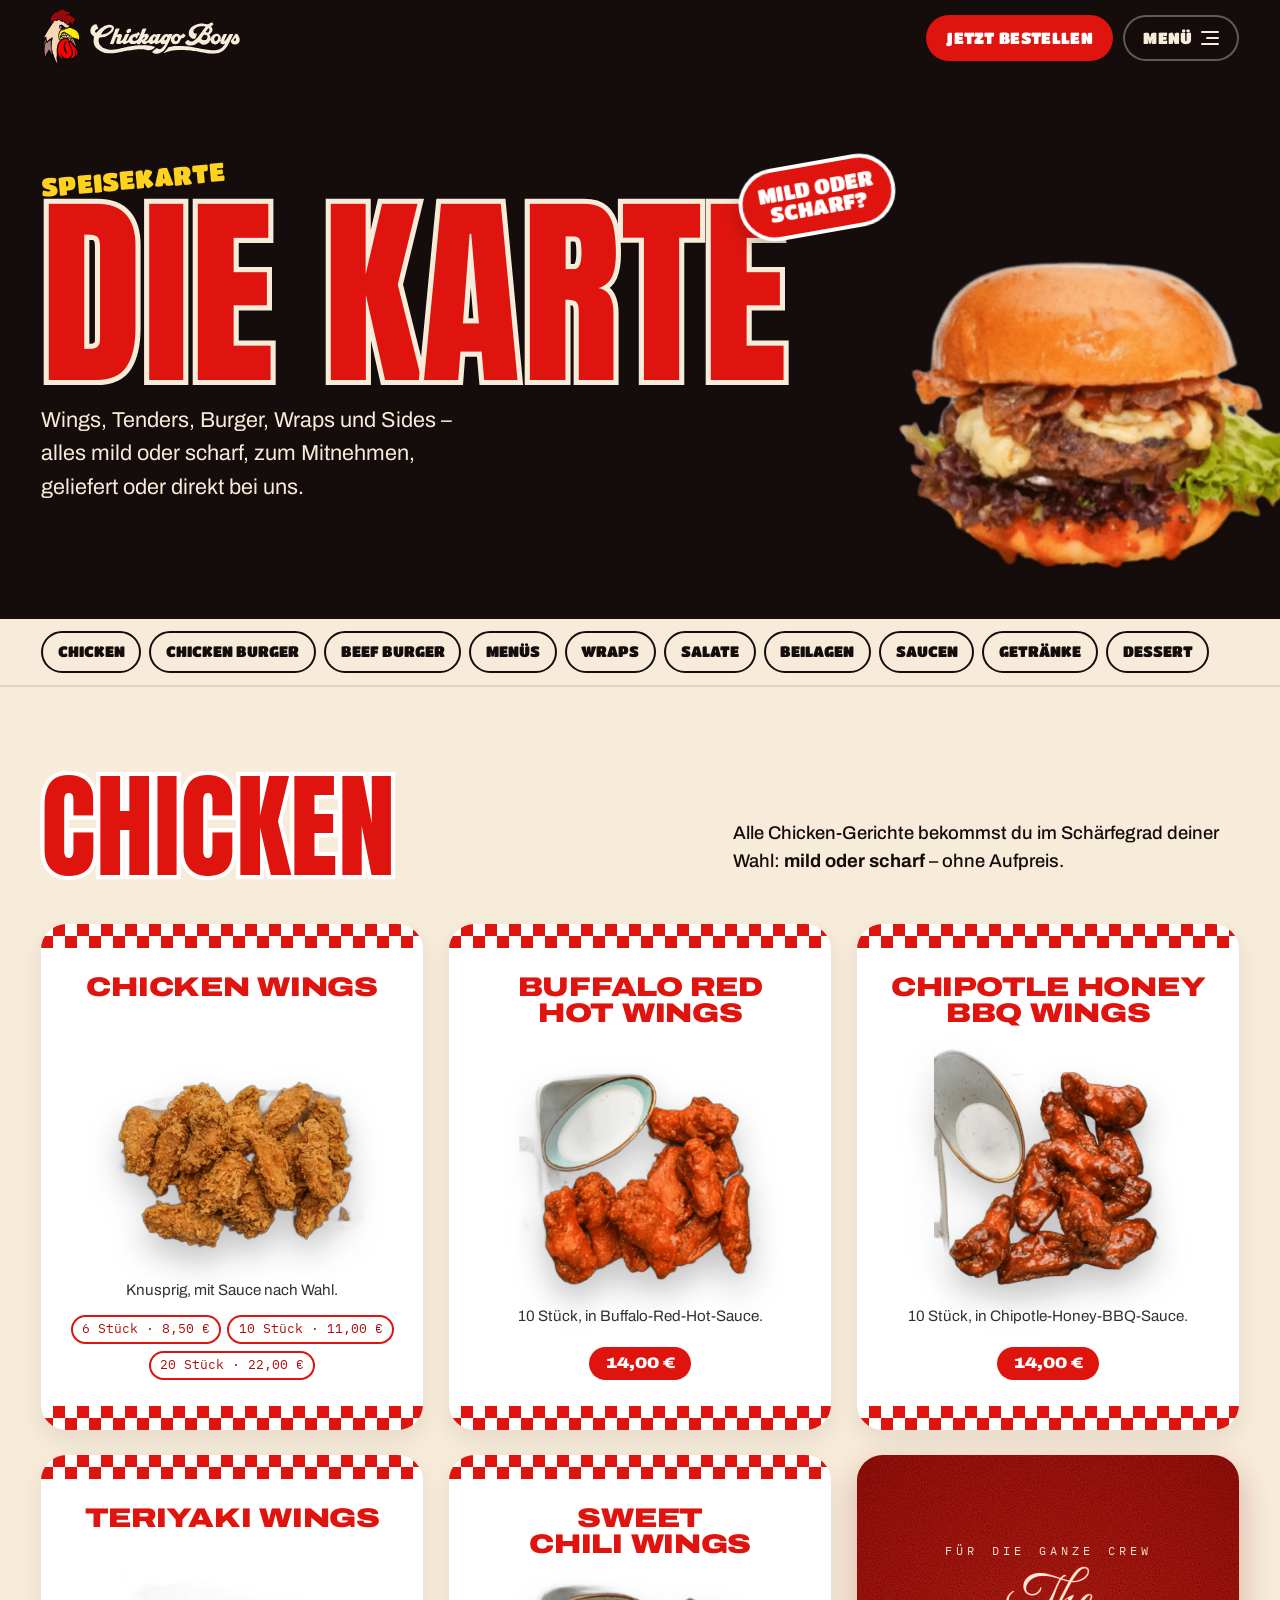
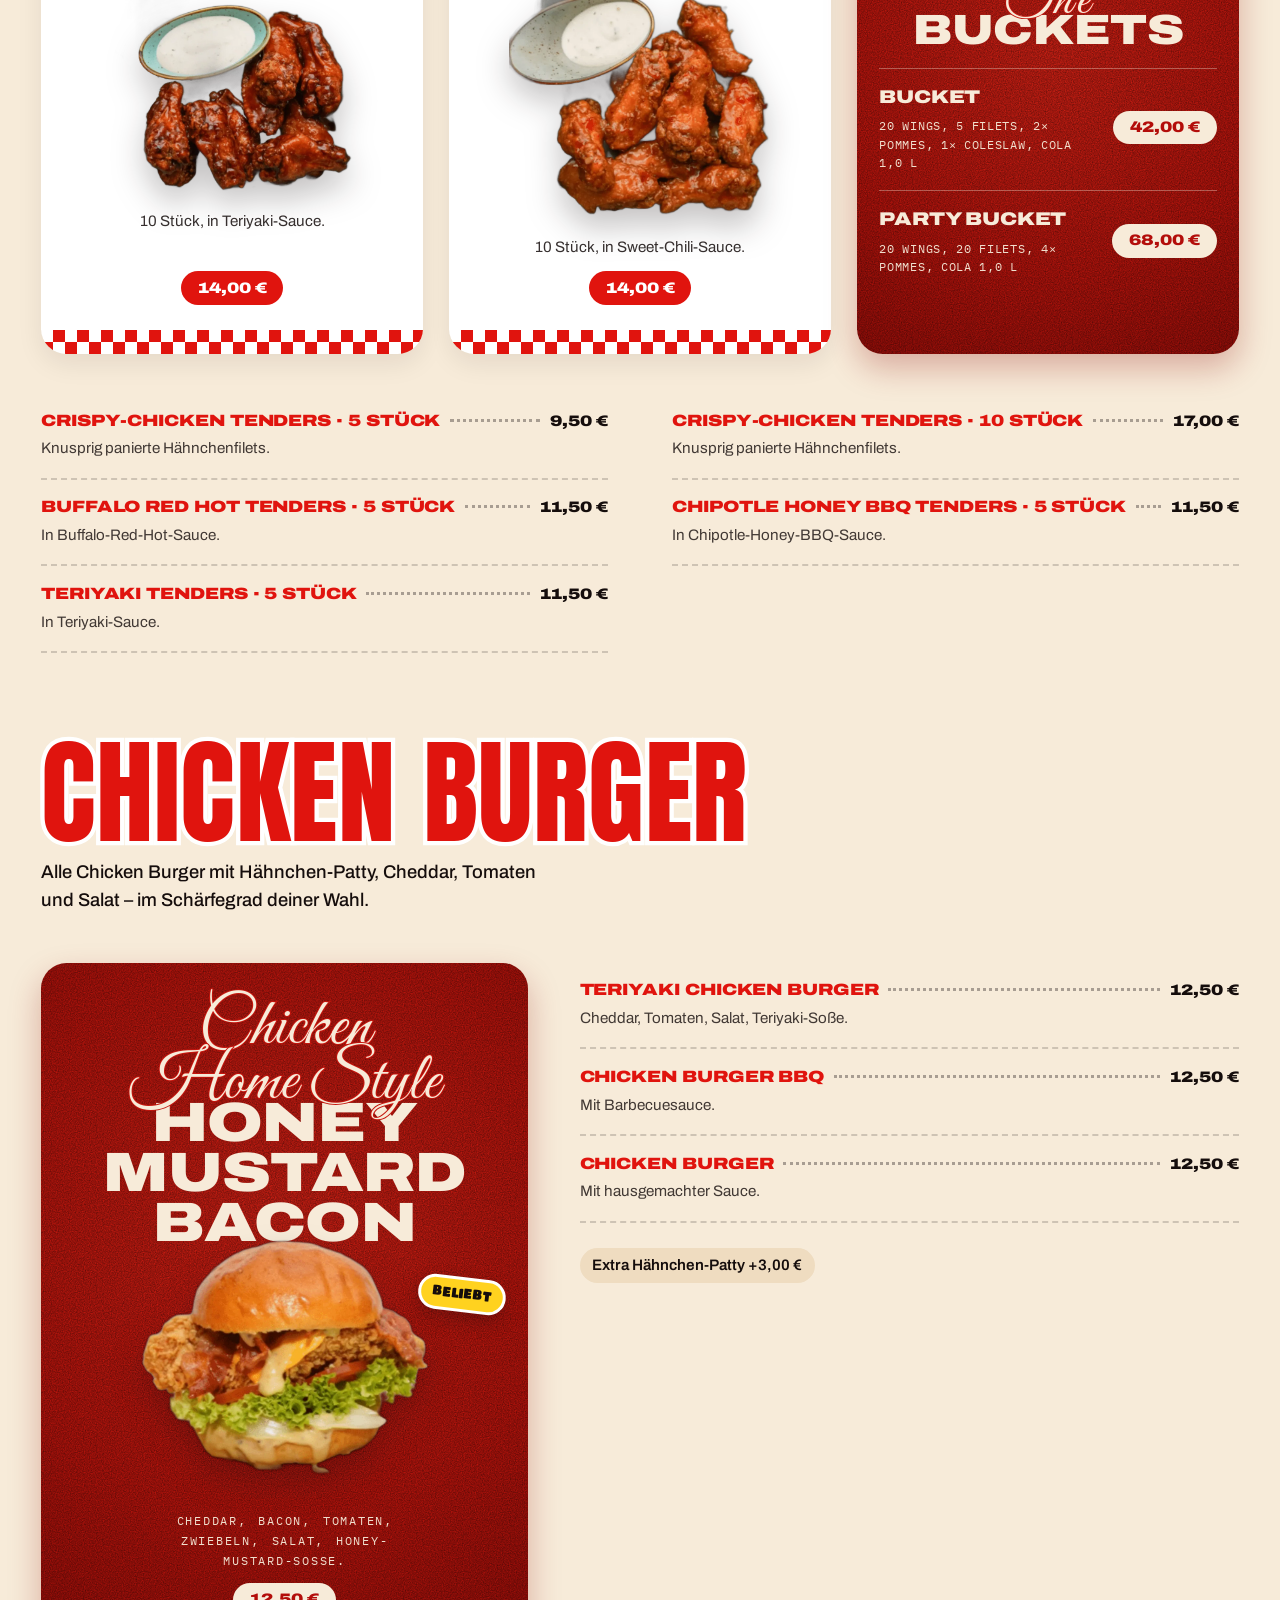
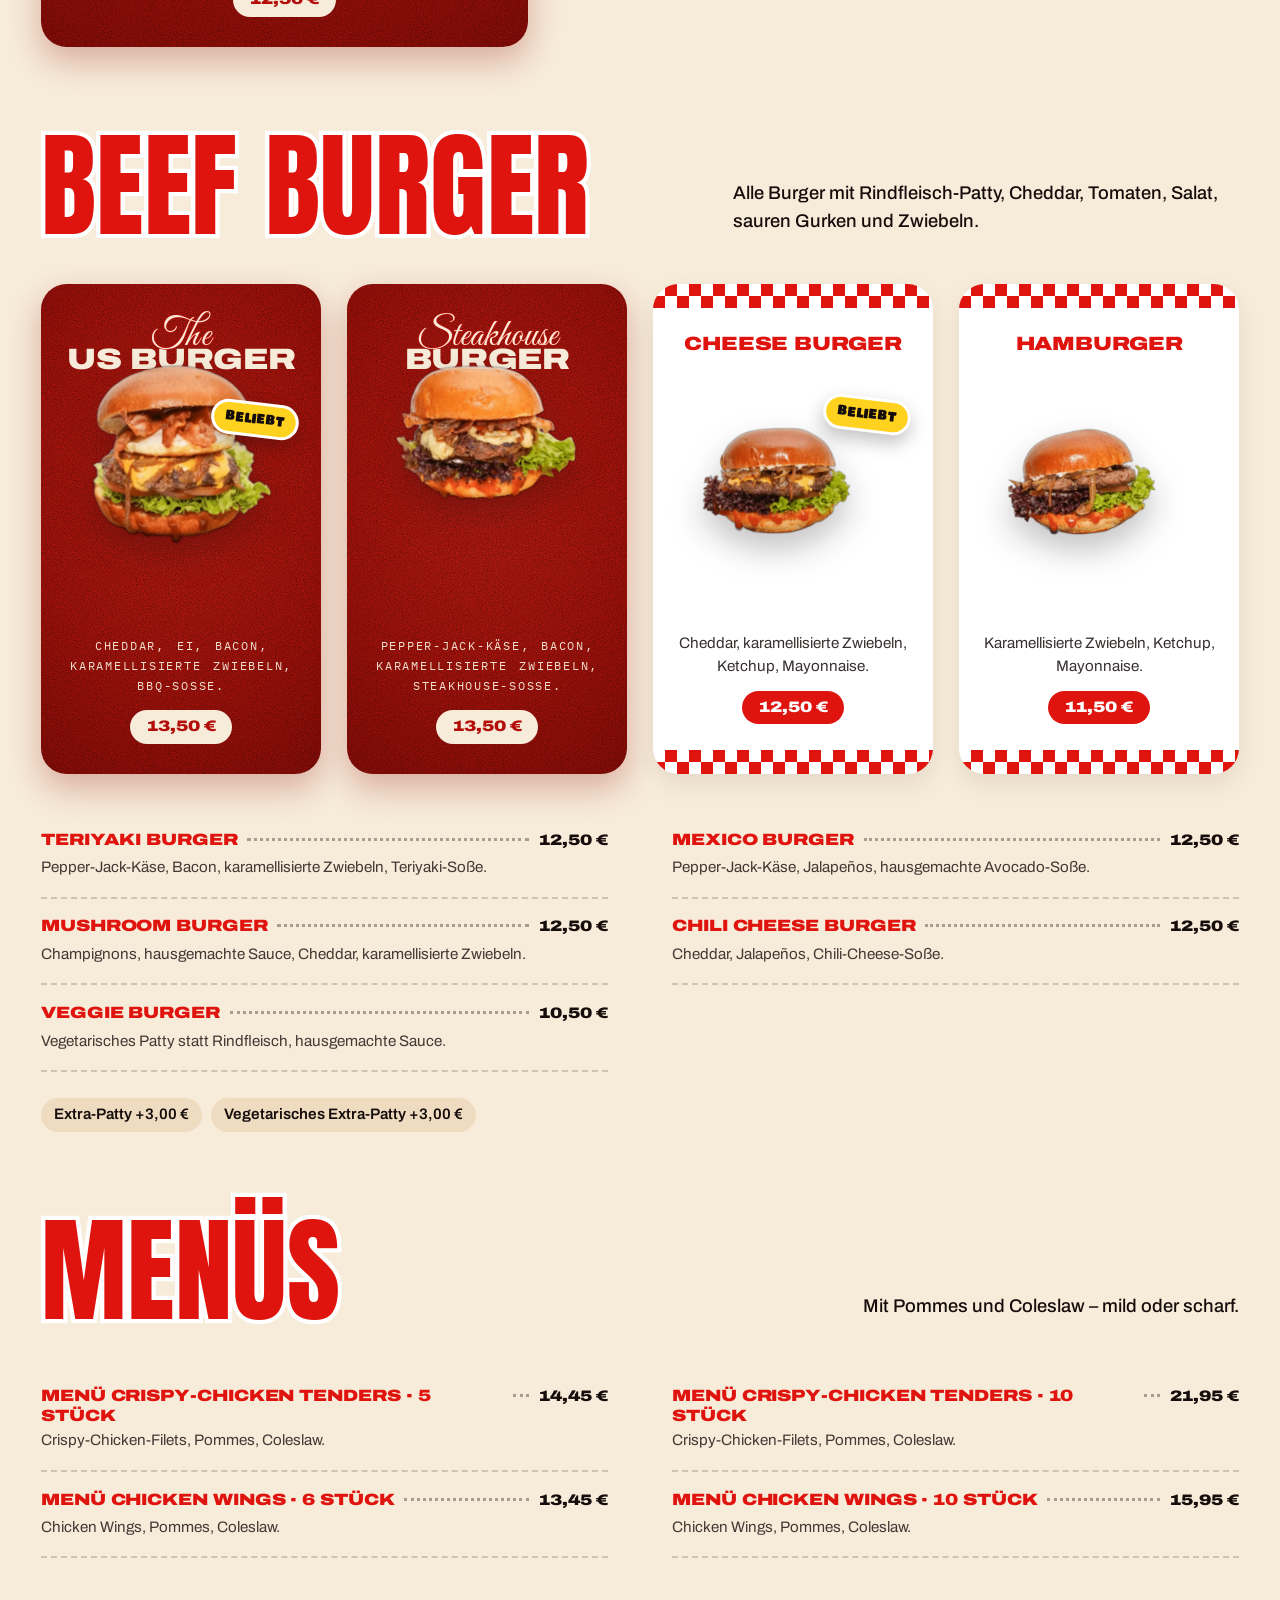
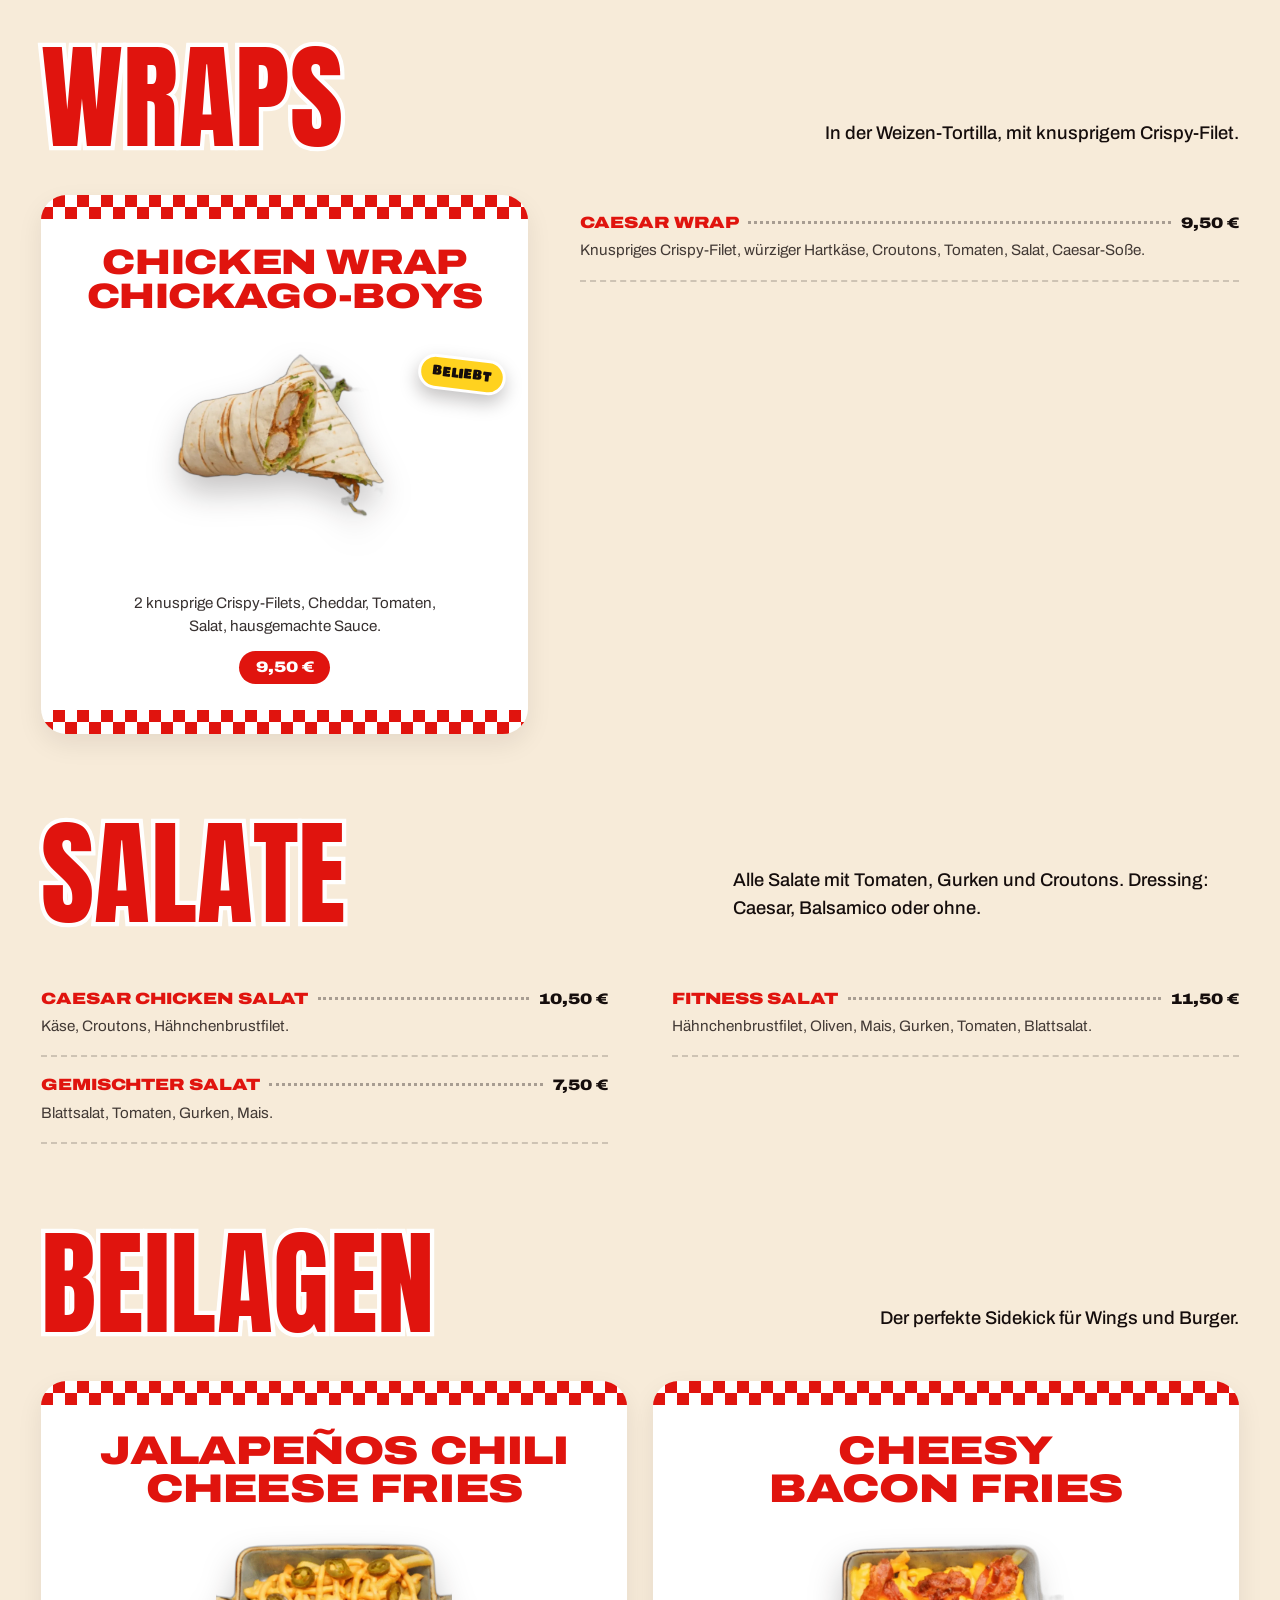
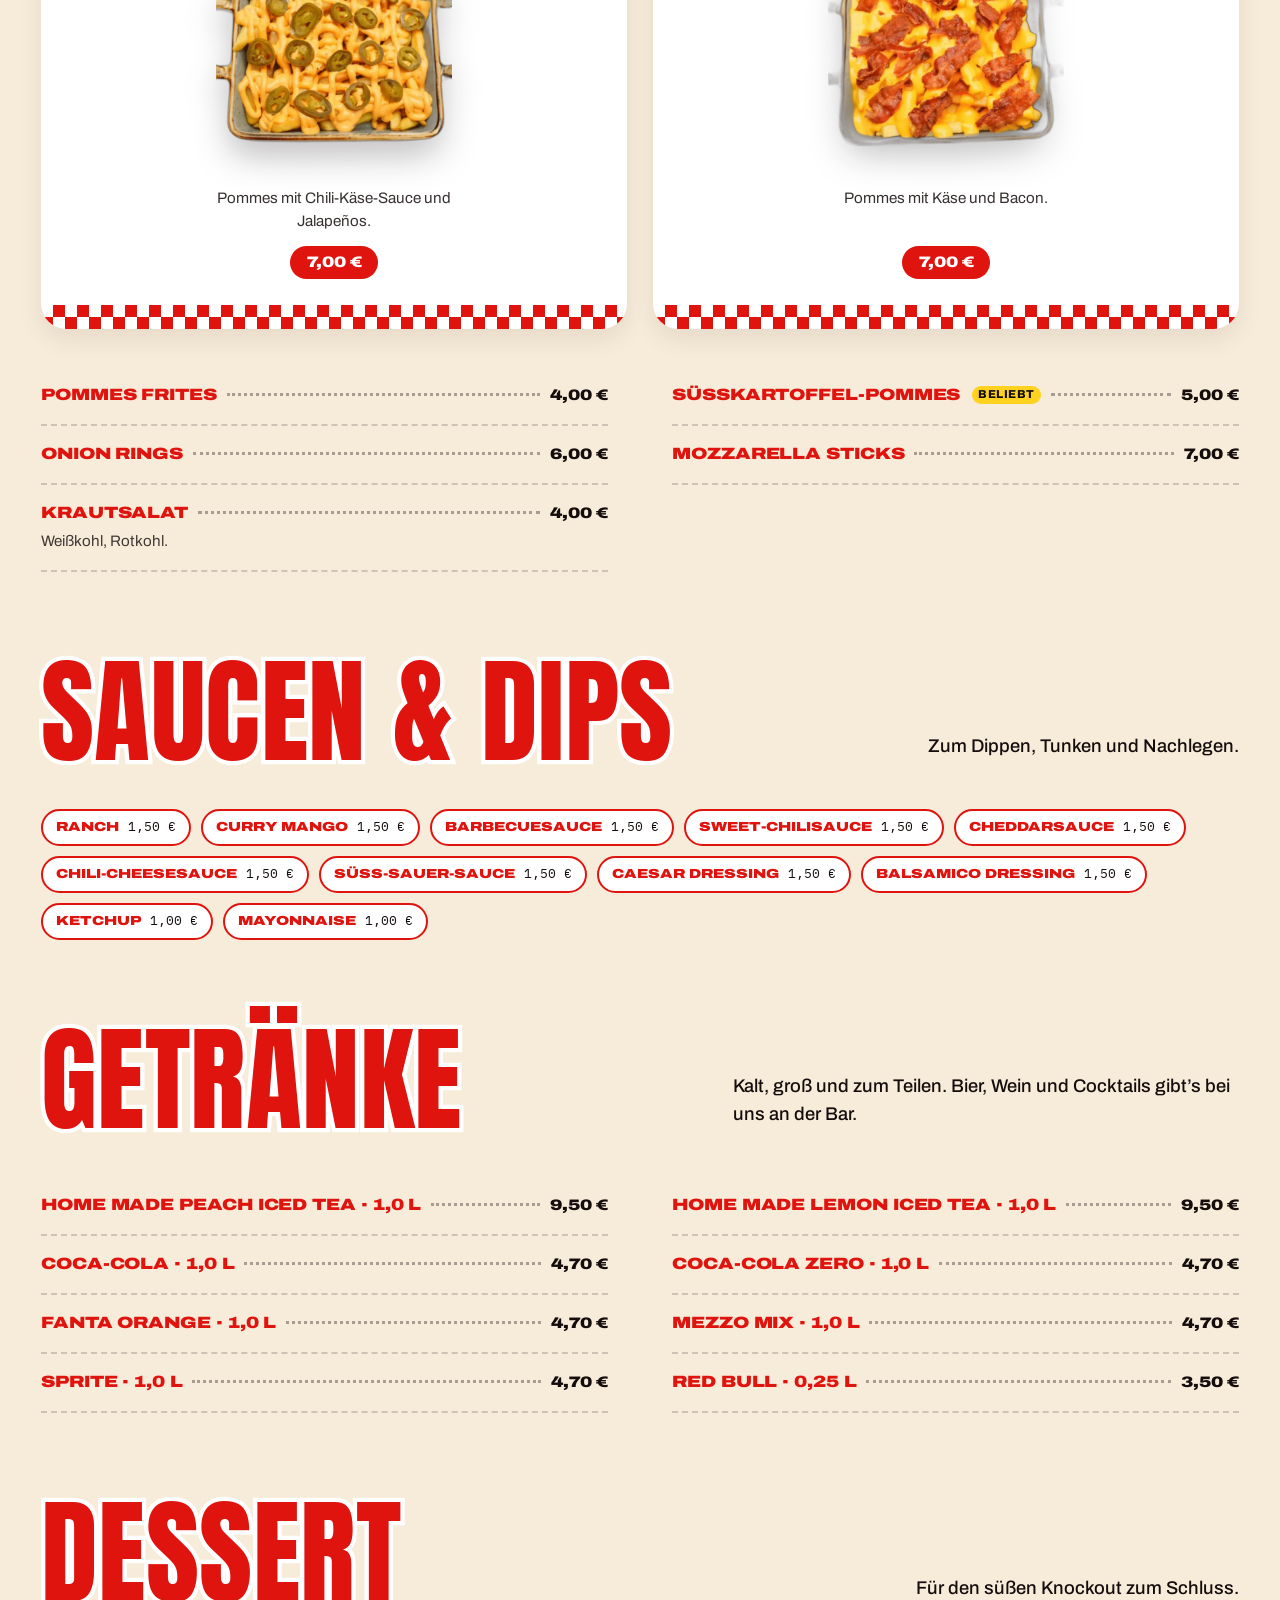
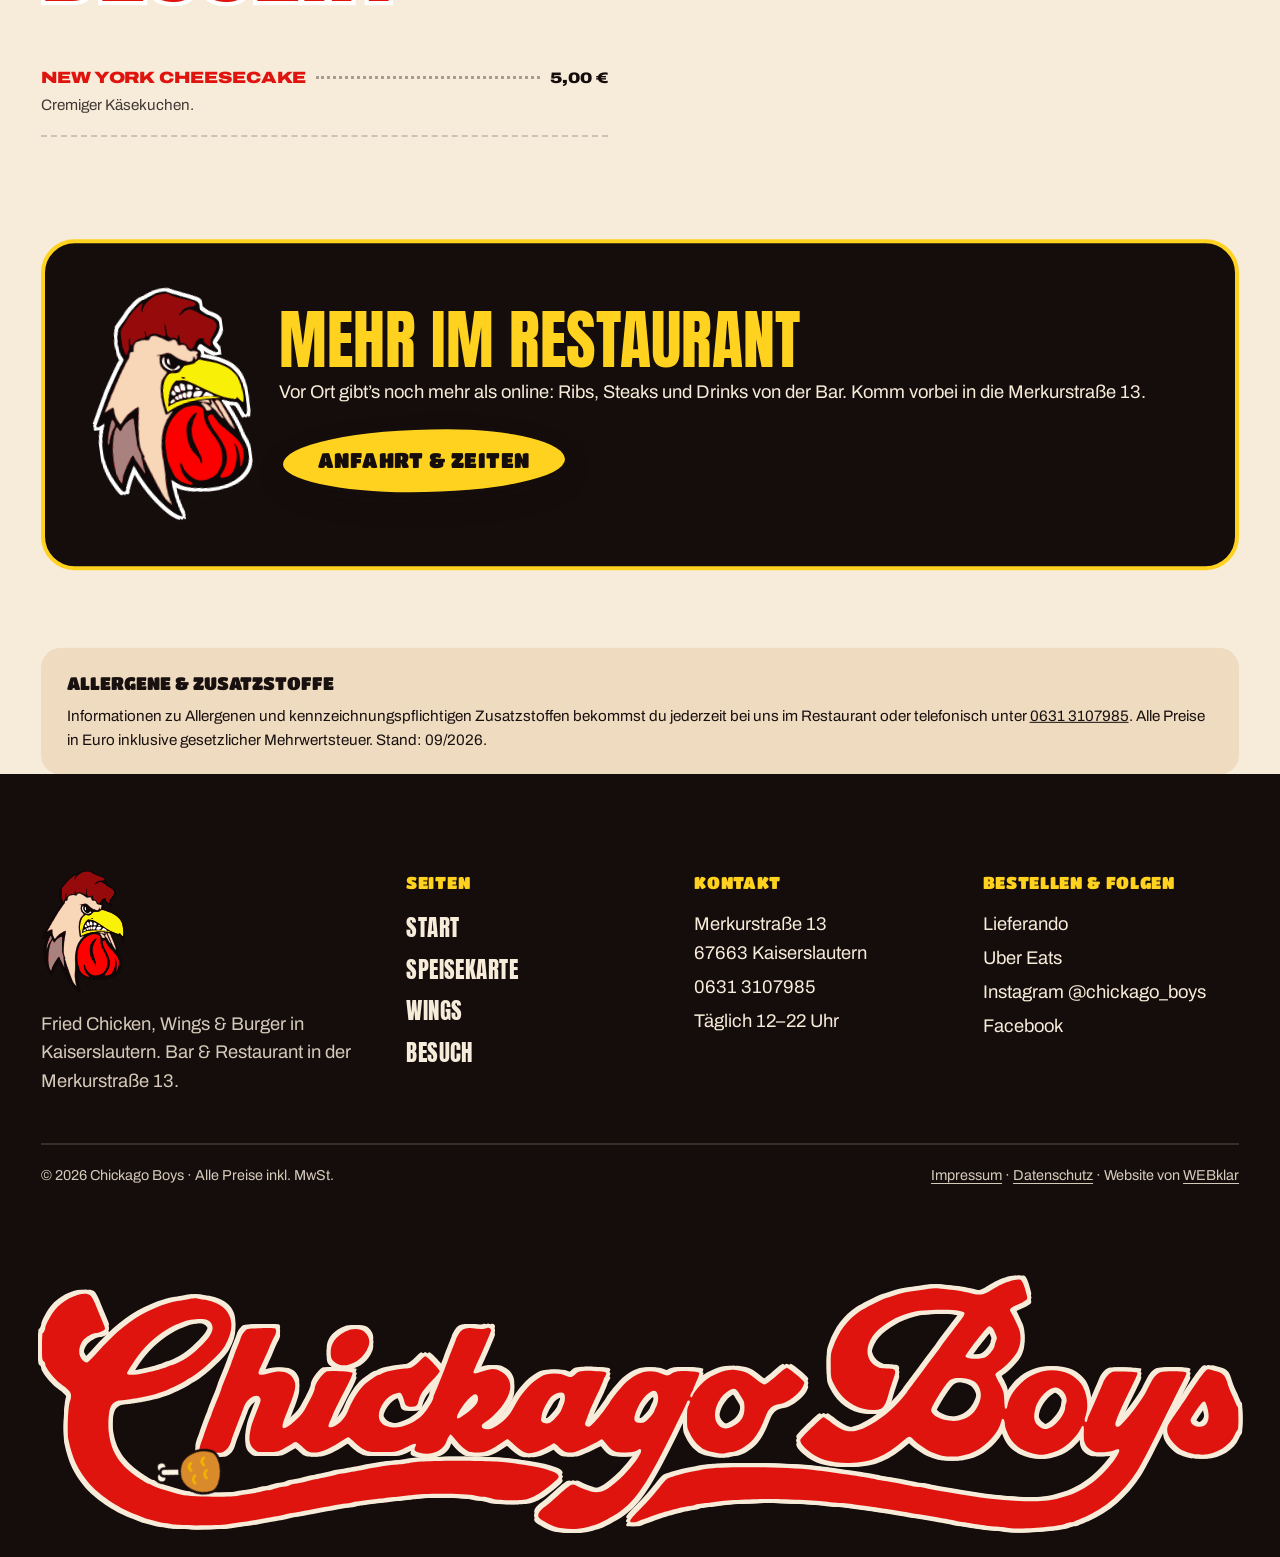
==== commit fde570da: "Speisekarte: Produktkarten im Plakat-Stil (Standard weiß mit Karo, Specials rot) Standard-Produkte s" ====
--- a/speisekarte.html
+++ b/speisekarte.html
@@ -108,44 +108,33 @@
         </div>
         <div class="dish-grid">
           <article class="dish" data-reveal>
+            <h3 class="dish__name">Chicken Wings</h3>
             <div class="dish__media"><img src="assets/img/cut-chicken-wings.webp" width="1000" height="813" loading="lazy" alt="Knusprige Chicken Wings"></div>
-            <div class="dish__body">
-              <h3>Chicken Wings</h3>
-              <p>Knusprig, mit Sauce nach Wahl.</p>
-              <div class="variants"><span>6 Stück · 8,50 €</span><span>10 Stück · 11,00 €</span><span>20 Stück · 22,00 €</span></div>
-            </div>
-          </article>
-          <article class="dish" data-reveal>
+            <div class="dish__body"><p>Knusprig, mit Sauce nach Wahl.</p><div class="variants"><span>6 Stück · 8,50 €</span><span>10 Stück · 11,00 €</span><span>20 Stück · 22,00 €</span></div></div>
+          </article>
+          <article class="dish" data-reveal>
+            <h3 class="dish__name">Buffalo Red Hot Wings</h3>
             <div class="dish__media"><img src="assets/img/cut-buffalo-wings.webp" width="800" height="784" loading="lazy" alt="Buffalo Red Hot Wings mit Dip"></div>
-            <div class="dish__body">
-              <div class="dish__row"><h3>Buffalo Red Hot Wings</h3><span class="price">14,00 €</span></div>
-              <p>10 Stück, in Buffalo-Red-Hot-Sauce.</p>
-            </div>
-          </article>
-          <article class="dish" data-reveal>
+            <div class="dish__body"><p>10 Stück, in Buffalo-Red-Hot-Sauce.</p><span class="price">14,00 €</span></div>
+          </article>
+          <article class="dish" data-reveal>
+            <h3 class="dish__name">Chipotle Honey BBQ Wings</h3>
             <div class="dish__media"><img src="assets/img/cut-bbq-wings.webp" width="800" height="830" loading="lazy" alt="Chipotle Honey BBQ Wings mit Dip"></div>
-            <div class="dish__body">
-              <div class="dish__row"><h3>Chipotle Honey BBQ Wings</h3><span class="price">14,00 €</span></div>
-              <p>10 Stück, in Chipotle-Honey-BBQ-Sauce.</p>
-            </div>
-          </article>
-          <article class="dish" data-reveal>
+            <div class="dish__body"><p>10 Stück, in Chipotle-Honey-BBQ-Sauce.</p><span class="price">14,00 €</span></div>
+          </article>
+          <article class="dish" data-reveal>
+            <h3 class="dish__name">Teriyaki Wings</h3>
             <div class="dish__media"><img src="assets/img/cut-teriyaki-wings.webp" width="800" height="789" loading="lazy" alt="Teriyaki Wings mit Dip"></div>
-            <div class="dish__body">
-              <div class="dish__row"><h3>Teriyaki Wings</h3><span class="price">14,00 €</span></div>
-              <p>10 Stück, in Teriyaki-Sauce.</p>
-            </div>
-          </article>
-          <article class="dish" data-reveal>
+            <div class="dish__body"><p>10 Stück, in Teriyaki-Sauce.</p><span class="price">14,00 €</span></div>
+          </article>
+          <article class="dish" data-reveal>
+            <h3 class="dish__name">Sweet Chili Wings</h3>
             <div class="dish__media"><img src="assets/img/cut-sweet-chili-wings.webp" width="800" height="709" loading="lazy" alt="Sweet Chili Wings mit Dip"></div>
-            <div class="dish__body">
-              <div class="dish__row"><h3>Sweet Chili Wings</h3><span class="price">14,00 €</span></div>
-              <p>10 Stück, in Sweet-Chili-Sauce.</p>
-            </div>
-          </article>
-          <article class="dish dish--promo" data-reveal>
-            <span class="fight-card__class" style="color:var(--yellow)">Für die ganze Crew</span>
-            <h3>Buckets</h3>
+            <div class="dish__body"><p>10 Stück, in Sweet-Chili-Sauce.</p><span class="price">14,00 €</span></div>
+          </article>
+          <article class="dish dish--special dish--promo" data-reveal>
+            <span class="dish__kicker">Für die ganze Crew</span>
+            <h3 class="dish__name"><span class="dish__script" aria-hidden="true">The</span> Buckets</h3>
             <div class="promo-row"><div><strong>Bucket</strong><p>20 Wings, 5 Filets, 2× Pommes, 1× Coleslaw, Cola 1,0 l</p></div><span class="price">42,00 €</span></div>
             <div class="promo-row"><div><strong>Party Bucket</strong><p>20 Wings, 20 Filets, 4× Pommes, Cola 1,0 l</p></div><span class="price">68,00 €</span></div>
           </article>
@@ -166,12 +155,10 @@
           <p>Alle Chicken Burger mit Hähnchen-Patty, Cheddar, Tomaten und Salat – im Schärfegrad deiner Wahl.</p>
         </div>
         <div class="cat-split">
-          <article class="dish" data-reveal>
+          <article class="dish dish--special" data-reveal>
+            <h3 class="dish__name"><span class="dish__script">Chicken Home Style</span> Honey Mustard Bacon</h3>
             <div class="dish__media"><span class="sticker dish__badge">Beliebt</span><img src="assets/img/cut-chicken-honey-mustard.webp" width="900" height="734" loading="lazy" alt="Chicken Burger Home Style mit Honey Mustard und Bacon"></div>
-            <div class="dish__body">
-              <div class="dish__row"><h3>Chicken Home Style Honey Mustard Bacon</h3><span class="price">12,50 €</span></div>
-              <p>Cheddar, Bacon, Tomaten, Zwiebeln, Salat, Honey-Mustard-Soße.</p>
-            </div>
+            <div class="dish__body"><p>Cheddar, Bacon, Tomaten, Zwiebeln, Salat, Honey-Mustard-Soße.</p><span class="price">12,50 €</span></div>
           </article>
           <div>
             <div class="dish-list">
@@ -191,21 +178,25 @@
           <p>Alle Burger mit Rindfleisch-Patty, Cheddar, Tomaten, Salat, sauren Gurken und Zwiebeln.</p>
         </div>
         <div class="dish-grid dish-grid--4">
-          <article class="dish" data-reveal>
+          <article class="dish dish--special" data-reveal>
+            <h3 class="dish__name"><span class="dish__script" aria-hidden="true">The</span> US Burger</h3>
             <div class="dish__media"><span class="sticker dish__badge">Beliebt</span><img src="assets/img/cut-us-burger.webp" width="774" height="760" loading="lazy" alt="US Burger mit Ei und Bacon"></div>
-            <div class="dish__body"><div class="dish__row"><h3>US Burger</h3><span class="price">13,50 €</span></div><p>Cheddar, Ei, Bacon, karamellisierte Zwiebeln, BBQ-Soße.</p></div>
-          </article>
-          <article class="dish" data-reveal>
+            <div class="dish__body"><p>Cheddar, Ei, Bacon, karamellisierte Zwiebeln, BBQ-Soße.</p><span class="price">13,50 €</span></div>
+          </article>
+          <article class="dish dish--special" data-reveal>
+            <h3 class="dish__name"><span class="dish__script">Steakhouse</span> Burger</h3>
             <div class="dish__media"><img src="assets/img/cut-steakhouse-burger.webp" width="900" height="669" loading="lazy" alt="Steakhouse Burger"></div>
-            <div class="dish__body"><div class="dish__row"><h3>Steakhouse Burger</h3><span class="price">13,50 €</span></div><p>Pepper-Jack-Käse, Bacon, karamellisierte Zwiebeln, Steakhouse-Soße.</p></div>
-          </article>
-          <article class="dish" data-reveal>
+            <div class="dish__body"><p>Pepper-Jack-Käse, Bacon, karamellisierte Zwiebeln, Steakhouse-Soße.</p><span class="price">13,50 €</span></div>
+          </article>
+          <article class="dish" data-reveal>
+            <h3 class="dish__name">Cheese Burger</h3>
             <div class="dish__media"><span class="sticker dish__badge">Beliebt</span><img src="assets/img/cut-cheese-burger.webp" width="900" height="656" loading="lazy" alt="Cheese Burger"></div>
-            <div class="dish__body"><div class="dish__row"><h3>Cheese Burger</h3><span class="price">12,50 €</span></div><p>Cheddar, karamellisierte Zwiebeln, Ketchup, Mayonnaise.</p></div>
-          </article>
-          <article class="dish" data-reveal>
+            <div class="dish__body"><p>Cheddar, karamellisierte Zwiebeln, Ketchup, Mayonnaise.</p><span class="price">12,50 €</span></div>
+          </article>
+          <article class="dish" data-reveal>
+            <h3 class="dish__name">Hamburger</h3>
             <div class="dish__media"><img src="assets/img/cut-hamburger.webp" width="900" height="648" loading="lazy" alt="Hamburger"></div>
-            <div class="dish__body"><div class="dish__row"><h3>Hamburger</h3><span class="price">11,50 €</span></div><p>Karamellisierte Zwiebeln, Ketchup, Mayonnaise.</p></div>
+            <div class="dish__body"><p>Karamellisierte Zwiebeln, Ketchup, Mayonnaise.</p><span class="price">11,50 €</span></div>
           </article>
         </div>
         <div class="dish-list">
@@ -240,8 +231,9 @@
         </div>
         <div class="cat-split">
           <article class="dish" data-reveal>
+            <h3 class="dish__name">Chicken Wrap Chickago-Boys</h3>
             <div class="dish__media"><span class="sticker dish__badge">Beliebt</span><img src="assets/img/cut-chicken-wrap.webp" width="800" height="800" loading="lazy" alt="Chicken Wrap Chickago-Boys, aufgeschnitten"></div>
-            <div class="dish__body"><div class="dish__row"><h3>Chicken Wrap Chickago-Boys</h3><span class="price">9,50 €</span></div><p>2 knusprige Crispy-Filets, Cheddar, Tomaten, Salat, hausgemachte Sauce.</p></div>
+            <div class="dish__body"><p>2 knusprige Crispy-Filets, Cheddar, Tomaten, Salat, hausgemachte Sauce.</p><span class="price">9,50 €</span></div>
           </article>
           <div class="dish-list">
             <div class="item"><div class="item__row"><h3>Caesar Wrap</h3><span class="item__dots"></span><span class="item__price">9,50 €</span></div><p>Knuspriges Crispy-Filet, würziger Hartkäse, Croutons, Tomaten, Salat, Caesar-Soße.</p></div>
@@ -270,12 +262,14 @@
         </div>
         <div class="dish-grid dish-grid--2">
           <article class="dish" data-reveal>
+            <h3 class="dish__name">Jalapeños Chili Cheese Fries</h3>
             <div class="dish__media"><img src="assets/img/cut-chili-cheese-fries.webp" width="700" height="700" loading="lazy" alt="Jalapeños Chili Cheese Fries"></div>
-            <div class="dish__body"><div class="dish__row"><h3>Jalapeños Chili Cheese Fries</h3><span class="price">7,00 €</span></div><p>Pommes mit Chili-Käse-Sauce und Jalapeños.</p></div>
-          </article>
-          <article class="dish" data-reveal>
+            <div class="dish__body"><p>Pommes mit Chili-Käse-Sauce und Jalapeños.</p><span class="price">7,00 €</span></div>
+          </article>
+          <article class="dish" data-reveal>
+            <h3 class="dish__name">Cheesy Bacon Fries</h3>
             <div class="dish__media"><img src="assets/img/cut-cheesy-bacon-fries.webp" width="700" height="700" loading="lazy" alt="Cheesy Bacon Fries"></div>
-            <div class="dish__body"><div class="dish__row"><h3>Cheesy Bacon Fries</h3><span class="price">7,00 €</span></div><p>Pommes mit Käse und Bacon.</p></div>
+            <div class="dish__body"><p>Pommes mit Käse und Bacon.</p><span class="price">7,00 €</span></div>
           </article>
         </div>
         <div class="dish-list">
--- a/assets/css/style.css
+++ b/assets/css/style.css
@@ -21,6 +21,31 @@
   font-weight: 400;
   font-display: swap;
   src: url(../fonts/titan-one-latin.woff2) format('woff2');
+  unicode-range: U+0000-00FF, U+0131, U+0152-0153, U+02BB-02BC, U+02C6, U+02DA, U+02DC, U+0304, U+0308, U+0329, U+2000-206F, U+20AC, U+2122, U+2191, U+2193, U+2212, U+2215, U+FEFF, U+FFFD;
+}
+
+@font-face {
+  font-family: 'Archivo Expanded';
+  font-style: normal;
+  font-weight: 900;
+  font-display: swap;
+  src: url(../fonts/archivo-expanded-black-latin.woff2) format('woff2');
+  unicode-range: U+0000-00FF, U+0131, U+0152-0153, U+02BB-02BC, U+02C6, U+02DA, U+02DC, U+0304, U+0308, U+0329, U+2000-206F, U+20AC, U+2122, U+2191, U+2193, U+2212, U+2215, U+FEFF, U+FFFD;
+}
+@font-face {
+  font-family: 'Great Vibes';
+  font-style: normal;
+  font-weight: 400;
+  font-display: swap;
+  src: url(../fonts/great-vibes-latin.woff2) format('woff2');
+  unicode-range: U+0000-00FF, U+0131, U+0152-0153, U+02BB-02BC, U+02C6, U+02DA, U+02DC, U+0304, U+0308, U+0329, U+2000-206F, U+20AC, U+2122, U+2191, U+2193, U+2212, U+2215, U+FEFF, U+FFFD;
+}
+@font-face {
+  font-family: 'IBM Plex Mono';
+  font-style: normal;
+  font-weight: 400;
+  font-display: swap;
+  src: url(../fonts/ibm-plex-mono-latin.woff2) format('woff2');
   unicode-range: U+0000-00FF, U+0131, U+0152-0153, U+02BB-02BC, U+02C6, U+02DA, U+02DC, U+0304, U+0308, U+0329, U+2000-206F, U+20AC, U+2122, U+2191, U+2193, U+2212, U+2215, U+FEFF, U+FFFD;
 }
 
@@ -41,6 +66,9 @@
   --f-display: "Anton", "Impact", "Arial Narrow", sans-serif;
   --f-sticker: "Titan One", "Arial Black", sans-serif;
   --f-body: "Archivo", system-ui, -apple-system, "Segoe UI", sans-serif;
+  --f-wide: "Archivo Expanded", "Arial Black", sans-serif;
+  --f-script: "Great Vibes", "Snell Roundhand", cursive;
+  --f-mono: "IBM Plex Mono", ui-monospace, "SFMono-Regular", Menlo, monospace;
 
   --gutter: clamp(1rem, 3.2vw, 3rem);
   --radius: clamp(18px, 2vw, 30px);
@@ -576,7 +604,11 @@
 .footer__giant { position: relative; margin-top: clamp(2.5rem, 6vw, 5rem); height: calc(94vw / 4.714 + 3vw); }
 .footer__giant .wm-giant { position: absolute; left: 50%; bottom: 2vw; width: 94vw; transform: translateX(-50%); color: var(--red); }
 .footer__giant .wm-giant svg { width: 100%; height: auto; filter: drop-shadow(0 0 0 var(--cream)); }
-.juggle { position: absolute; bottom: 12%; width: clamp(48px, 6vw, 92px); z-index: 2; will-change: transform; }
+.juggle { position: absolute; bottom: 12%; width: clamp(48px, 6vw, 92px); z-index: 2; pointer-events: none; will-change: transform; }
+.juggle:nth-of-type(1) { left: 9%; }
+.juggle:nth-of-type(2) { left: 33%; }
+.juggle:nth-of-type(3) { left: 60%; }
+.juggle:nth-of-type(4) { left: 84%; }
 .juggle svg { width: 100%; height: auto; }
 
 /* ============ Mobile order bar ============ */
@@ -627,41 +659,80 @@
 .menu-cat__head p { max-width: 46ch; margin: 0; font-weight: 500; }
 
 .dish-grid { display: grid; grid-template-columns: repeat(3, 1fr); gap: clamp(1rem, 2vw, 1.8rem); margin-bottom: clamp(1.5rem, 3vw, 2.5rem); }
+
+/* Standard: weißes Plakat mit rot-weißem Karo oben und unten */
 .dish {
-  position: relative; display: flex; flex-direction: column;
-  background: var(--white); border-radius: var(--radius);
+  --sq: 12px;
+  --checker: conic-gradient(var(--red) 25%, var(--white) 0 50%, var(--red) 0 75%, var(--white) 0);
+  position: relative; display: flex; flex-direction: column; align-items: center; text-align: center;
+  container-type: inline-size;
+  padding: calc(var(--sq) * 2 + clamp(1.2rem, 2.4vw, 1.7rem)) clamp(1rem, 2vw, 1.4rem) calc(var(--sq) * 2 + clamp(1.2rem, 2.4vw, 1.6rem));
+  background:
+    var(--checker) 0 0 / calc(var(--sq) * 2) calc(var(--sq) * 2) repeat-x,
+    var(--checker) 0 100% / calc(var(--sq) * 2) calc(var(--sq) * 2) repeat-x,
+    var(--white);
+  border-radius: var(--radius);
   overflow: hidden;
   box-shadow: 0 10px 26px rgba(21, 13, 12, .08);
-  transition: transform .45s var(--ease-pop), box-shadow .3s;
-}
-.dish:hover { transform: translateY(-6px); box-shadow: 0 22px 40px rgba(21, 13, 12, .16); }
-.dish__media { position: relative; height: clamp(220px, 22vw, 300px); display: grid; place-items: center; }
-.dish__media::before {
-  content: ""; position: absolute; left: 0; right: 0; top: 50%; height: 88px; transform: translateY(-20%);
-  background-color: #fff;
-  background-image: linear-gradient(90deg, rgba(224, 20, 14, .6) 50%, transparent 50%), linear-gradient(rgba(224, 20, 14, .6) 50%, transparent 50%);
-  background-size: 44px 44px;
-  transition: background-position .6s cubic-bezier(.4, 1.6, .7, .95);
-}
-.dish:hover .dish__media::before { background-position: 22px 0; }
+  transition: transform .45s var(--ease-pop), box-shadow .3s, background-position .6s cubic-bezier(.4, 1.6, .7, .95);
+}
+.dish:hover { transform: translateY(-6px); box-shadow: 0 22px 40px rgba(21, 13, 12, .16); background-position: var(--sq) 0, calc(var(--sq) * -1) 100%, 0 0; }
+.dish__name {
+  font-family: var(--f-wide); font-weight: 900; text-transform: uppercase;
+  font-size: clamp(1.2rem, 8cqi, 2.5rem); line-height: .95; letter-spacing: -.01em;
+  margin: 0; color: var(--red); text-wrap: balance;
+}
+.dish__media { position: relative; width: 100%; height: clamp(200px, 21vw, 280px); margin: .4rem 0 .2rem; }
 .dish__media img { position: absolute; z-index: 1; left: 11%; top: 6%; width: 78%; height: 88%; object-fit: contain; filter: drop-shadow(0 16px 16px rgba(21, 13, 12, .25)); transition: transform .7s var(--ease-pop); }
 .dish:hover .dish__media img { transform: scale(1.06) rotate(-2deg); }
-.dish__badge { position: absolute; z-index: 2; left: 1rem; top: 1rem; font-size: .85rem; --r: -6deg; border-width: 3px; }
-.dish__body { padding: 1rem 1.3rem 1.4rem; display: flex; flex-direction: column; gap: .4rem; flex: 1; }
-.dish__row { display: flex; justify-content: space-between; align-items: start; gap: 1rem; }
-.dish h3 { font-family: var(--f-display); font-weight: 400; text-transform: uppercase; font-size: clamp(1.6rem, 1.2rem + 1vw, 2.2rem); line-height: .95; margin: 0; color: var(--red-deep); }
-.dish p { font-size: .95rem; margin: 0; opacity: .85; }
-.dish .variants { display: flex; flex-wrap: wrap; gap: .4rem; margin-top: auto; padding-top: .6rem; }
-.dish .variants span { font-weight: 700; font-size: .88rem; border: 2px solid var(--ink); border-radius: 999px; padding: .15em .6em; }
+.dish__badge { position: absolute; z-index: 2; right: 0; top: 14%; font-size: .85rem; --r: 7deg; border-width: 3px; }
+.dish__body { width: 100%; display: flex; flex-direction: column; align-items: center; gap: .75rem; flex: 1; }
+.dish p { font-size: .95rem; margin: 0; opacity: .85; max-width: 34ch; }
+.dish .price { margin-top: auto; font-family: var(--f-wide); font-weight: 900; font-size: .95rem; background: var(--red); color: var(--white); padding: .6em 1.1em; }
+.dish .variants { display: flex; flex-wrap: wrap; justify-content: center; gap: .4rem; margin-top: auto; }
+.dish .variants span { font-family: var(--f-mono); font-size: .82rem; color: var(--red-deep); border: 2px solid var(--red); border-radius: 999px; padding: .2em .7em; }
+
+/* Special: rote Studio-Fläche mit Körnung, Schreibschrift über fetter Breitschrift, Mono-Zeile */
+.dish--special {
+  --bg: #c4150d;
+  color: var(--cream);
+  padding: clamp(1.6rem, 3.4vw, 2.4rem) clamp(1rem, 2vw, 1.4rem) clamp(1.4rem, 2.8vw, 1.9rem);
+  background:
+    url("data:image/svg+xml,%3Csvg xmlns='http://www.w3.org/2000/svg' width='160' height='160'%3E%3Cfilter id='n'%3E%3CfeTurbulence type='fractalNoise' baseFrequency='.85' numOctaves='2' stitchTiles='stitch'/%3E%3CfeColorMatrix values='0 0 0 0 0 0 0 0 0 0 0 0 0 0 0 0 0 0 .55 0'/%3E%3C/filter%3E%3Crect width='100%25' height='100%25' filter='url(%23n)'/%3E%3C/svg%3E") 0 0 / 160px,
+    radial-gradient(120% 90% at 50% 40%, #de2316 0%, var(--bg) 48%, #8c0a06 100%);
+  box-shadow: 0 14px 32px rgba(140, 10, 6, .28);
+}
+.dish--special:hover { box-shadow: 0 24px 44px rgba(140, 10, 6, .36); background-position: 0 0, 0 0; }
+.dish--special .dish__name { color: var(--cream); font-size: clamp(1.6rem, 12.5cqi, 3.6rem); line-height: .9; }
+.dish__script {
+  display: block; position: relative; z-index: 1;
+  font-family: var(--f-script); font-weight: 400; text-transform: none; letter-spacing: 0;
+  font-size: clamp(2.3rem, 16cqi, 4.2rem); line-height: .82; margin-bottom: -.2em;
+  -webkit-text-stroke: .03em var(--bg); paint-order: stroke fill;
+}
+.dish--special .dish__media { margin-top: -.5rem; z-index: 1; }
+.dish--special .dish__media img { top: 0; object-position: 50% 0; }
+.dish--special p, .dish__kicker {
+  font-family: var(--f-mono); text-transform: uppercase; font-size: .78rem; line-height: 1.6;
+  letter-spacing: .14em; word-spacing: .25em; opacity: .95;
+}
+.dish--special .price { background: var(--cream); color: var(--red-deep); }
+
+.dish--promo { justify-content: center; gap: 1.1rem; }
+.dish__kicker { letter-spacing: .32em; }
+.dish--promo .promo-row { width: 100%; display: flex; justify-content: space-between; align-items: center; gap: 1rem; padding: .9rem 0 0; border-top: 1px solid rgba(247, 235, 217, .35); text-align: left; }
+.dish--promo .promo-row strong { font-family: var(--f-wide); font-weight: 900; text-transform: uppercase; font-size: 1.15rem; line-height: 1; letter-spacing: -.01em; }
+.dish--promo .promo-row p { margin-top: .35rem; font-size: .72rem; letter-spacing: .06em; word-spacing: 0; }
+.dish--promo .price { margin-top: 0; }
 
 .dish-list { display: grid; grid-template-columns: 1fr 1fr; gap: 0 clamp(2rem, 5vw, 4.5rem); }
 .item { padding: 1.05rem 0; border-bottom: 2px dashed rgba(21, 13, 12, .18); }
 .item__row { display: flex; align-items: baseline; gap: .6rem; }
-.item h3 { font-family: var(--f-body); font-weight: 800; font-size: 1.12rem; margin: 0; }
+.item h3 { font-family: var(--f-wide); font-weight: 900; text-transform: uppercase; font-size: clamp(.88rem, .8rem + .3vw, 1.02rem); line-height: 1.2; letter-spacing: -.005em; margin: 0; color: var(--red); }
 .item__dots { flex: 1; border-bottom: 3px dotted rgba(21, 13, 12, .35); transform: translateY(-4px); min-width: 1rem; }
-.item__price { font-family: var(--f-sticker); font-size: 1.05rem; white-space: nowrap; color: var(--red-deep); }
+.item__price { font-family: var(--f-wide); font-weight: 900; font-size: .95rem; white-space: nowrap; color: var(--ink); }
 .item p { margin: .25rem 0 0; font-size: .95rem; opacity: .8; }
-.item .tag { display: inline-block; font-size: .75rem; font-weight: 800; text-transform: uppercase; letter-spacing: .05em; background: var(--yellow); border-radius: 999px; padding: .15em .55em; margin-left: .4rem; vertical-align: .15em; }
+.item .tag { display: inline-block; font-family: var(--f-body); font-size: .72rem; font-weight: 800; color: var(--ink); text-transform: uppercase; letter-spacing: .05em; background: var(--yellow); border-radius: 999px; padding: .15em .55em; margin-left: .4rem; vertical-align: .15em; }
 
 .menu-extra {
   margin-top: 1.6rem; display: flex; flex-wrap: wrap; gap: .6rem; align-items: center;
@@ -711,15 +782,9 @@
 .dish-grid--2 { grid-template-columns: repeat(2, 1fr); }
 .cat-split { display: grid; grid-template-columns: minmax(0, .85fr) minmax(0, 1.15fr); gap: clamp(1.5rem, 4vw, 4rem); align-items: start; }
 .cat-split .dish-list { grid-template-columns: 1fr; }
-.dish--promo { background: var(--ink); color: var(--cream); border: 4px solid var(--yellow); justify-content: center; padding: clamp(1.4rem, 2.5vw, 2rem); gap: 1rem; }
-.dish--promo h3 { color: var(--yellow); font-size: clamp(2.2rem, 1.6rem + 2vw, 3.2rem); }
-.dish--promo p { opacity: .9; }
-.dish--promo .promo-row { display: flex; justify-content: space-between; align-items: center; gap: 1rem; padding: .7rem 0; border-bottom: 2px dashed rgba(247, 235, 217, .25); }
-.dish--promo .promo-row strong { font-family: var(--f-display); font-weight: 400; text-transform: uppercase; font-size: 1.7rem; line-height: 1; }
-.dish--promo .price { background: var(--red); color: var(--white); }
 .sauce-chips { display: flex; flex-wrap: wrap; gap: .6rem; }
-.sauce-chips span { display: inline-flex; gap: .6em; align-items: center; background: var(--white); border: 2px solid var(--ink); border-radius: 999px; padding: .45em .95em; font-weight: 700; }
-.sauce-chips b { font-family: var(--f-sticker); font-weight: 400; color: var(--red-deep); }
+.sauce-chips span { display: inline-flex; gap: .7em; align-items: center; background: var(--white); border: 2px solid var(--red); border-radius: 999px; padding: .5em 1em; font-family: var(--f-wide); font-weight: 900; font-size: .82rem; text-transform: uppercase; color: var(--red); }
+.sauce-chips b { font-family: var(--f-mono); font-weight: 400; color: var(--ink); }
 
 /* ============ Motion setup ============ */
 html.js [data-pop] .pw { display: inline-block; will-change: transform; }
@@ -728,6 +793,7 @@
 [data-sticker] { scale: var(--s, 1); }
 html.js.anim [data-sticker] { --s: 0; }
 html.js.anim .hero [data-intro] { opacity: 0; }
+html.js.anim .juggle { visibility: hidden; }
 .hero__big .pl, .page-hero .pl { will-change: transform; }
 
 @media (prefers-reduced-motion: reduce) {
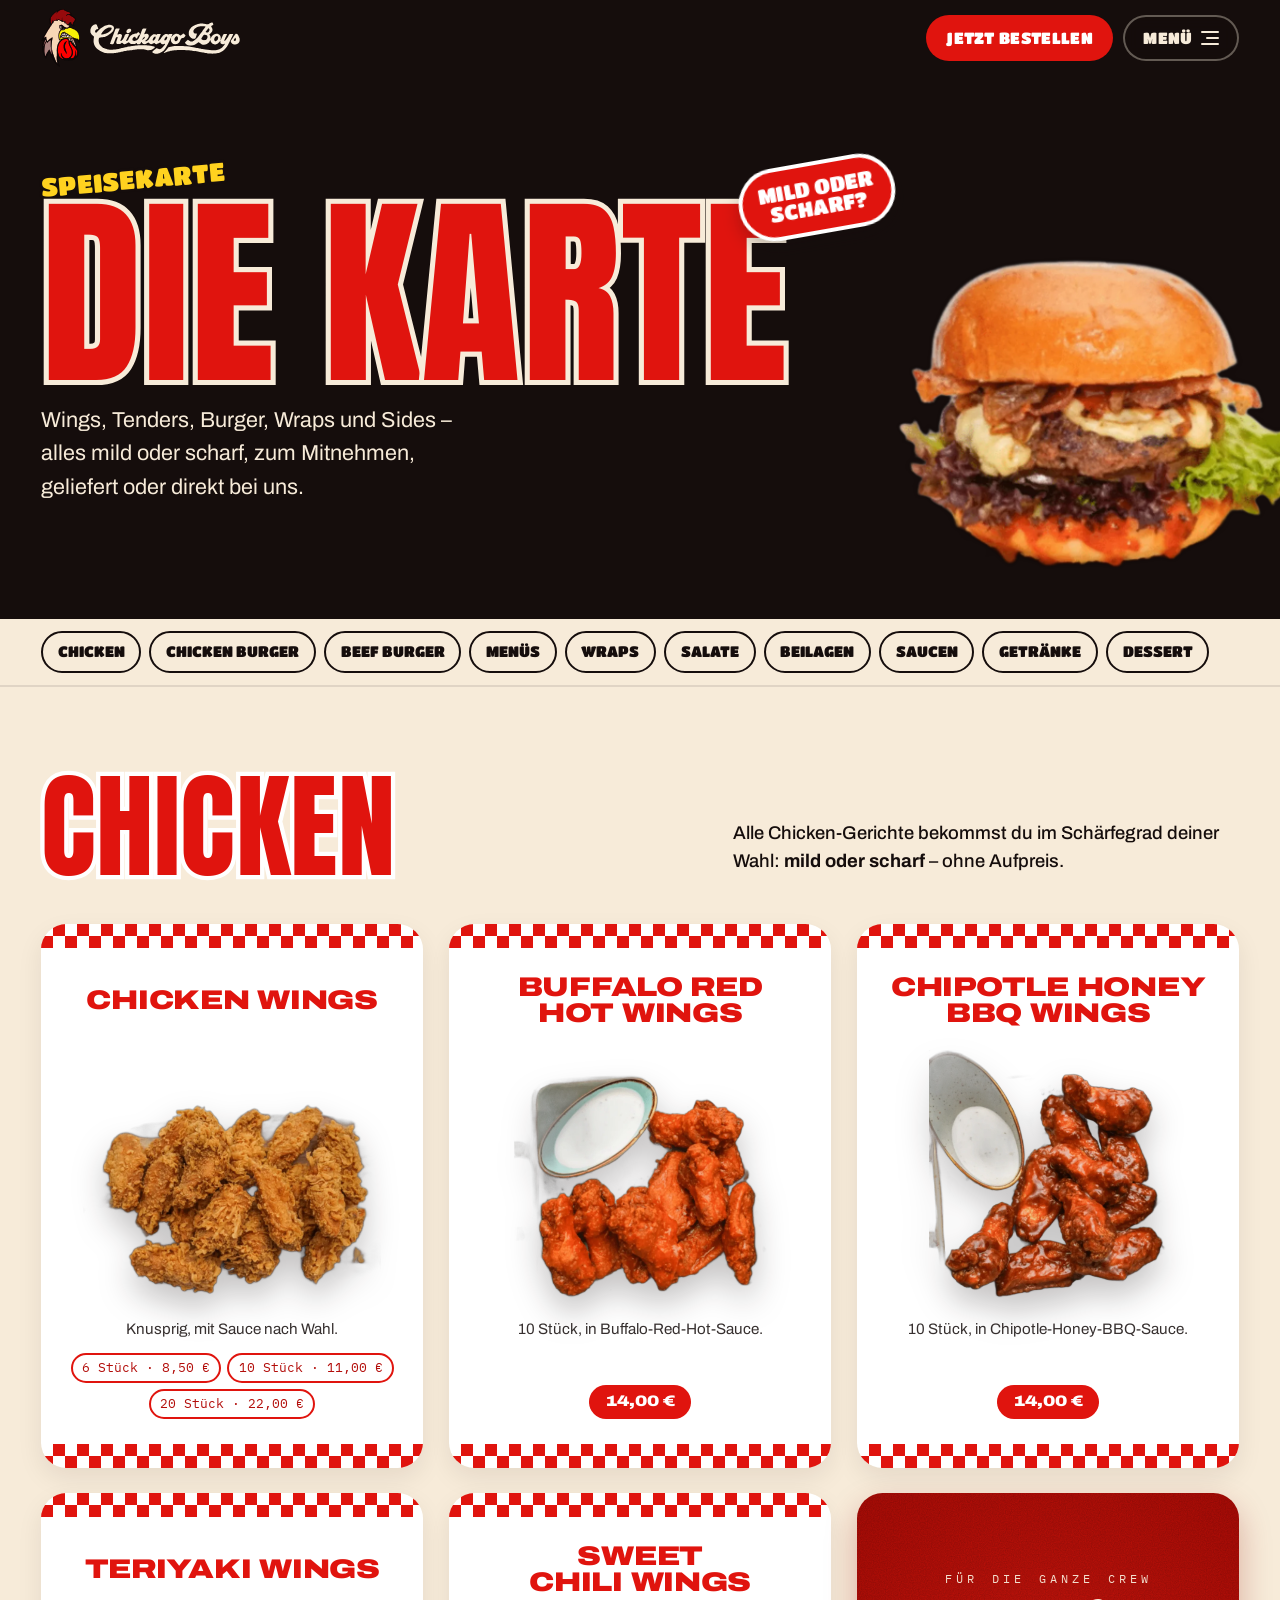
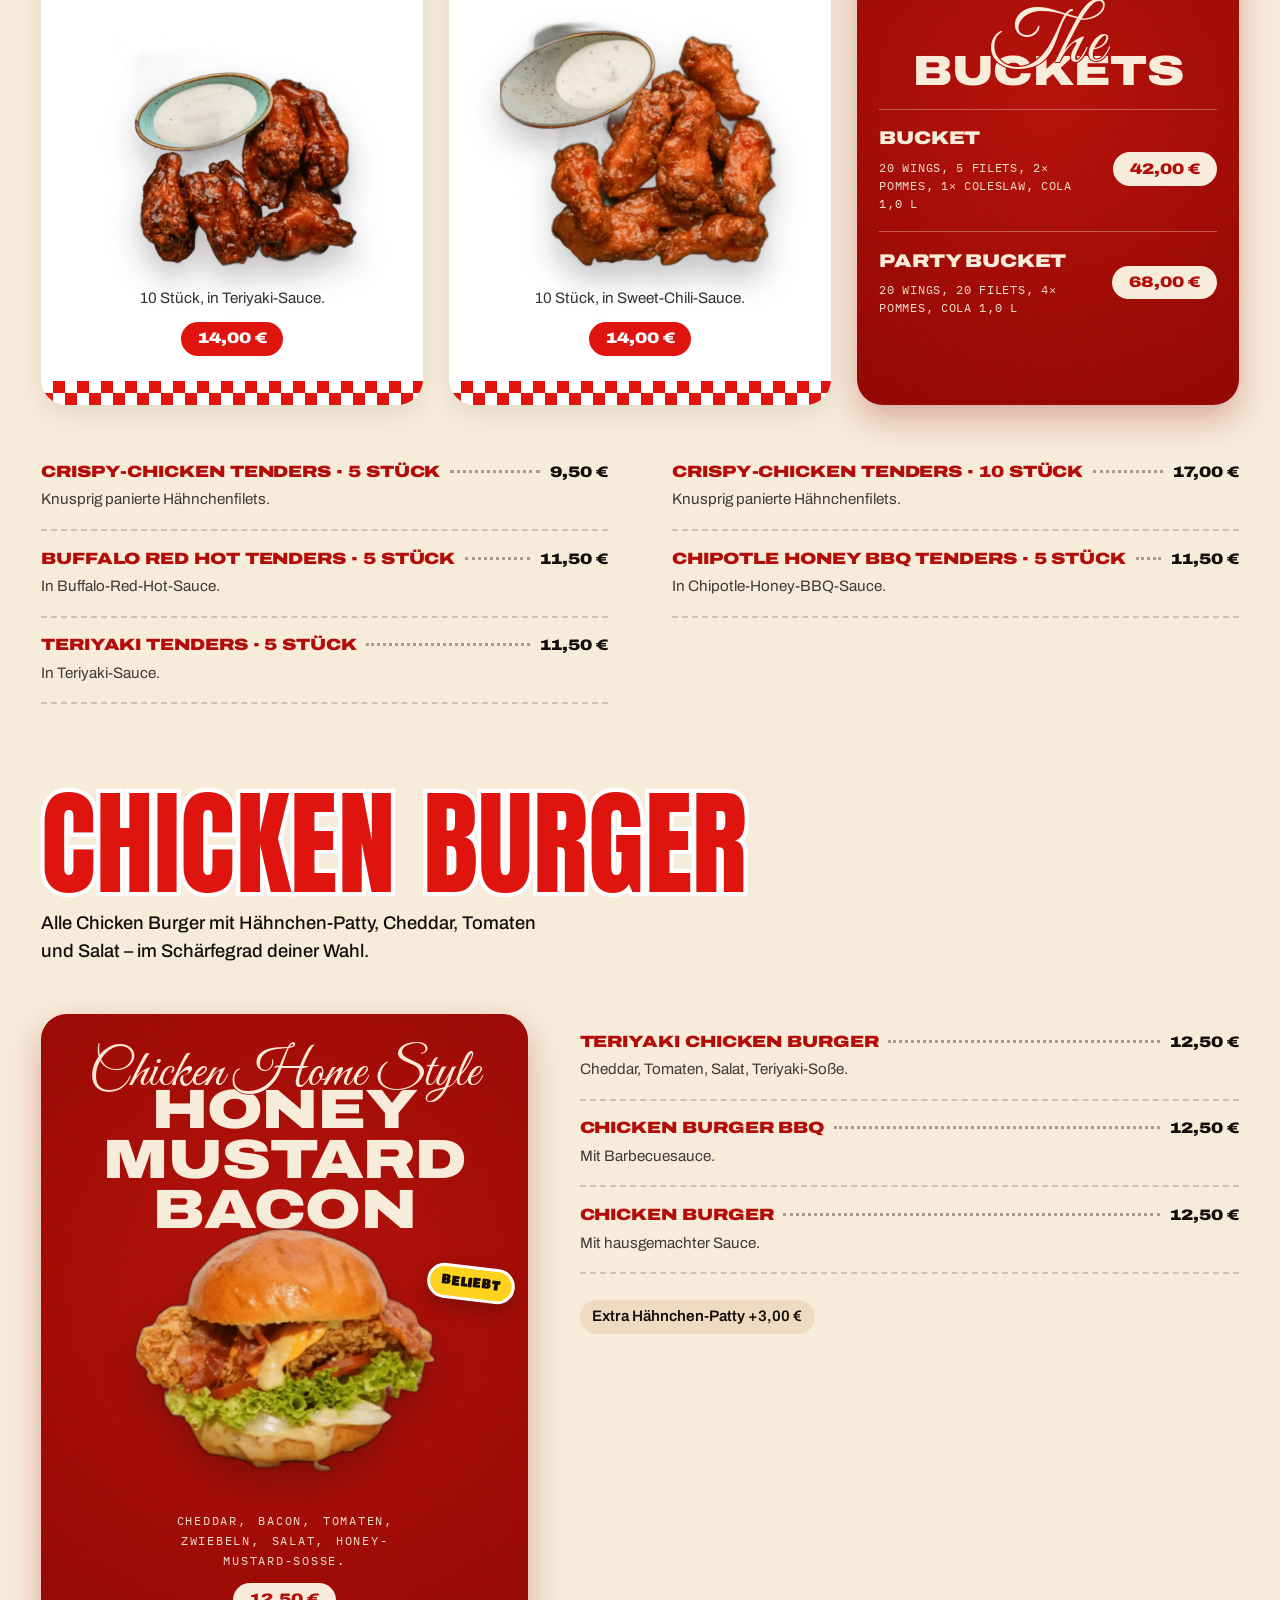
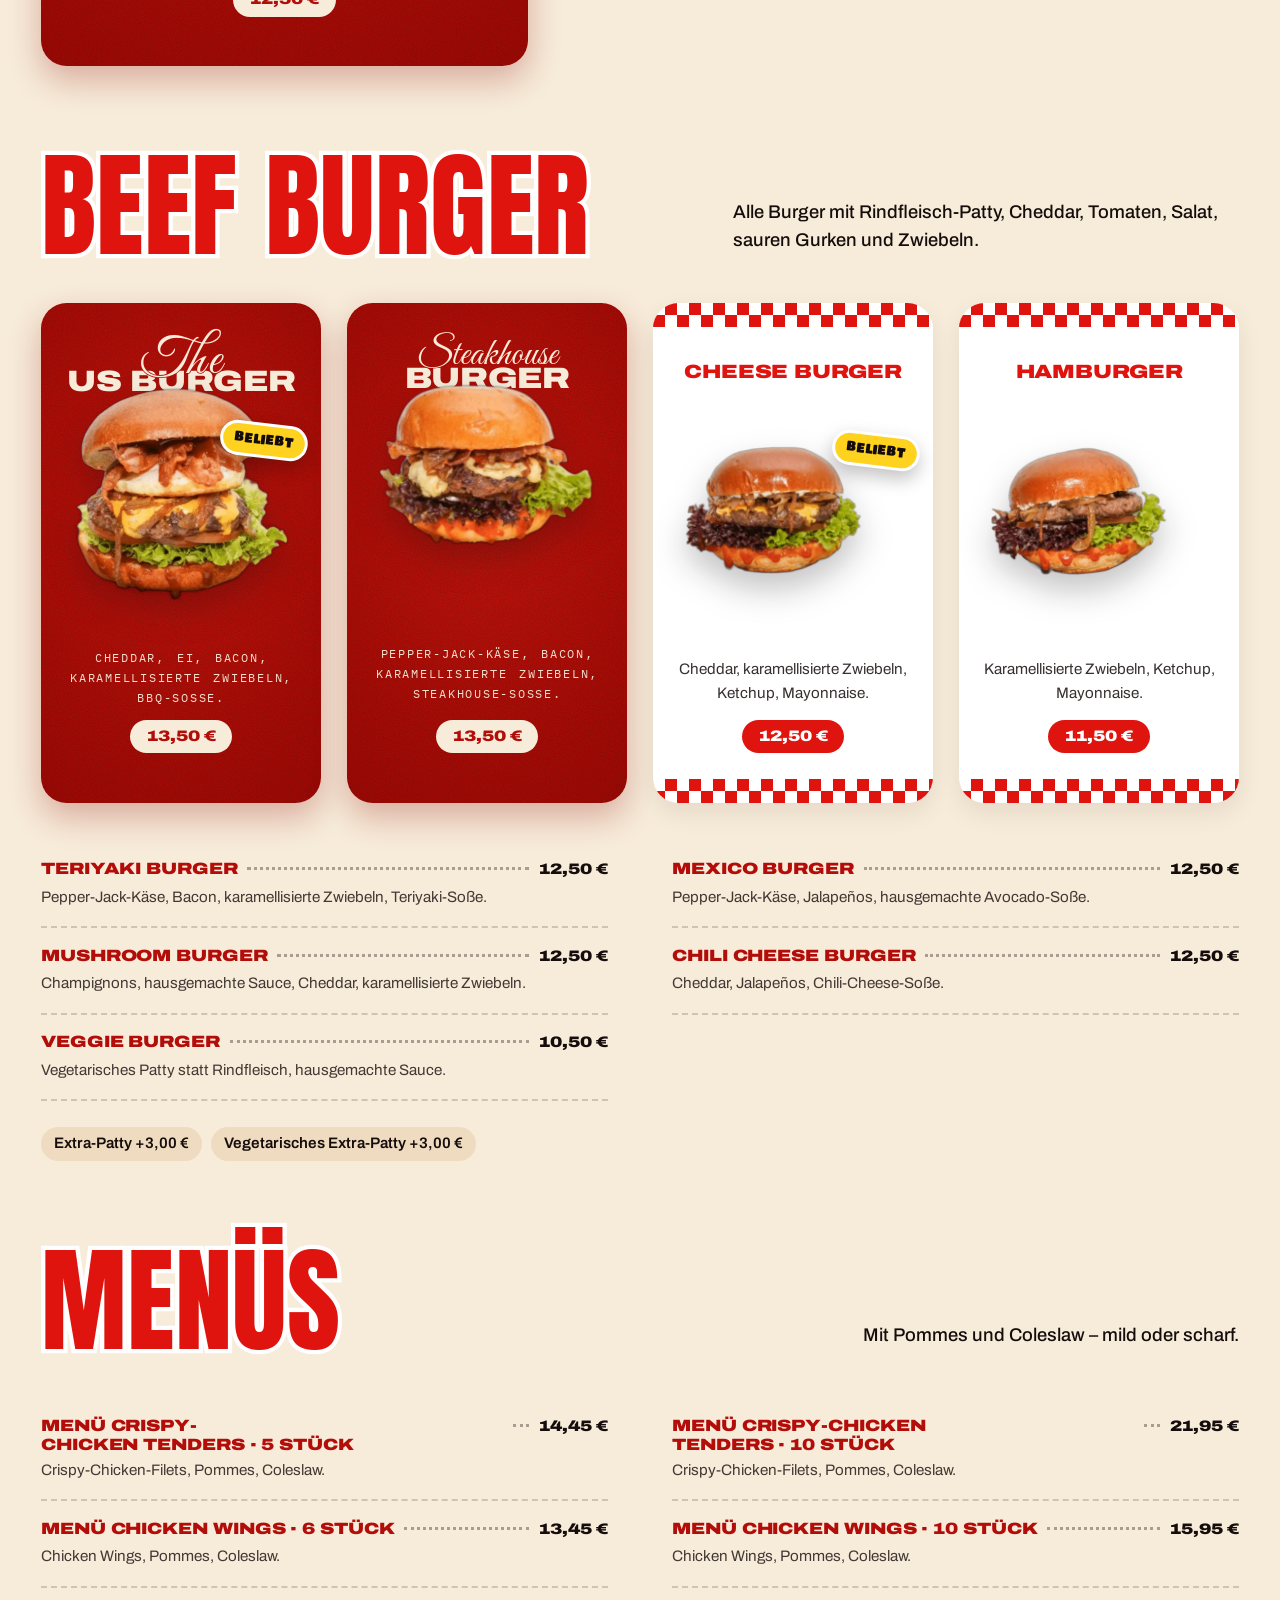
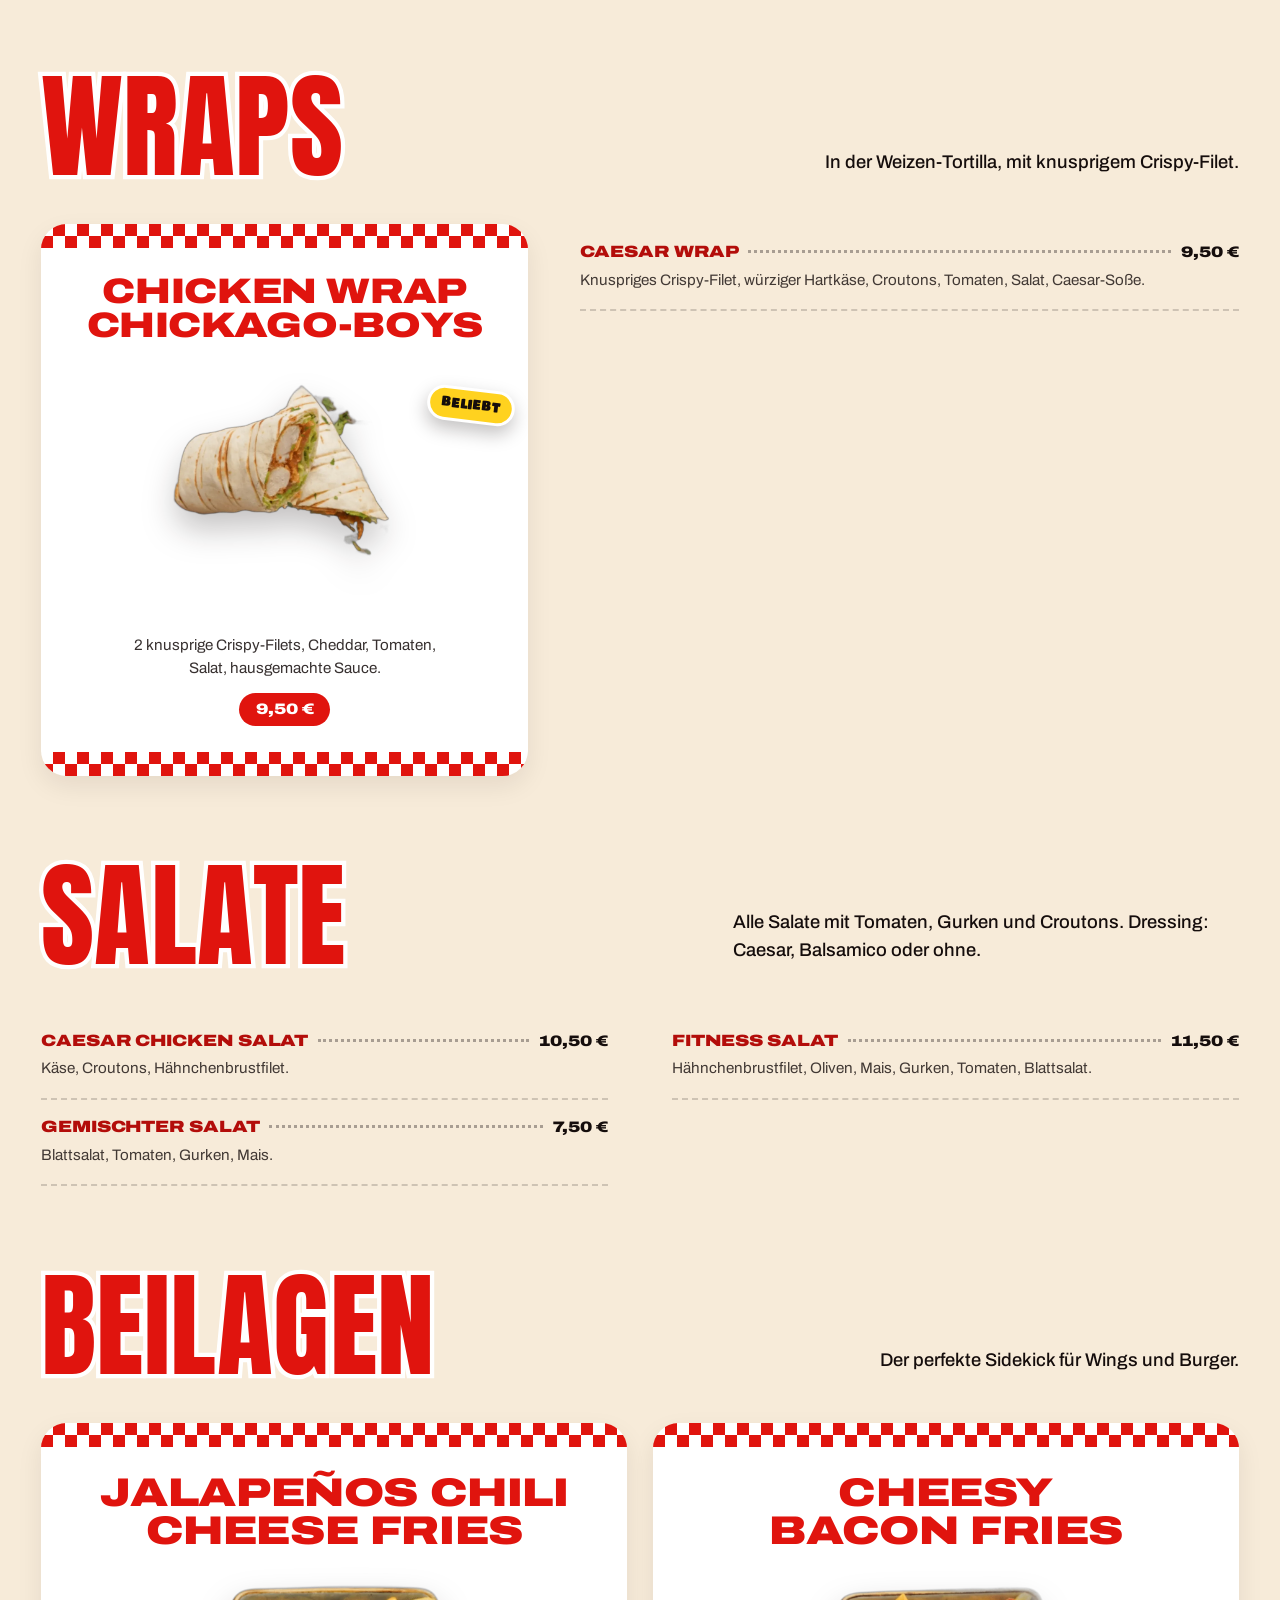
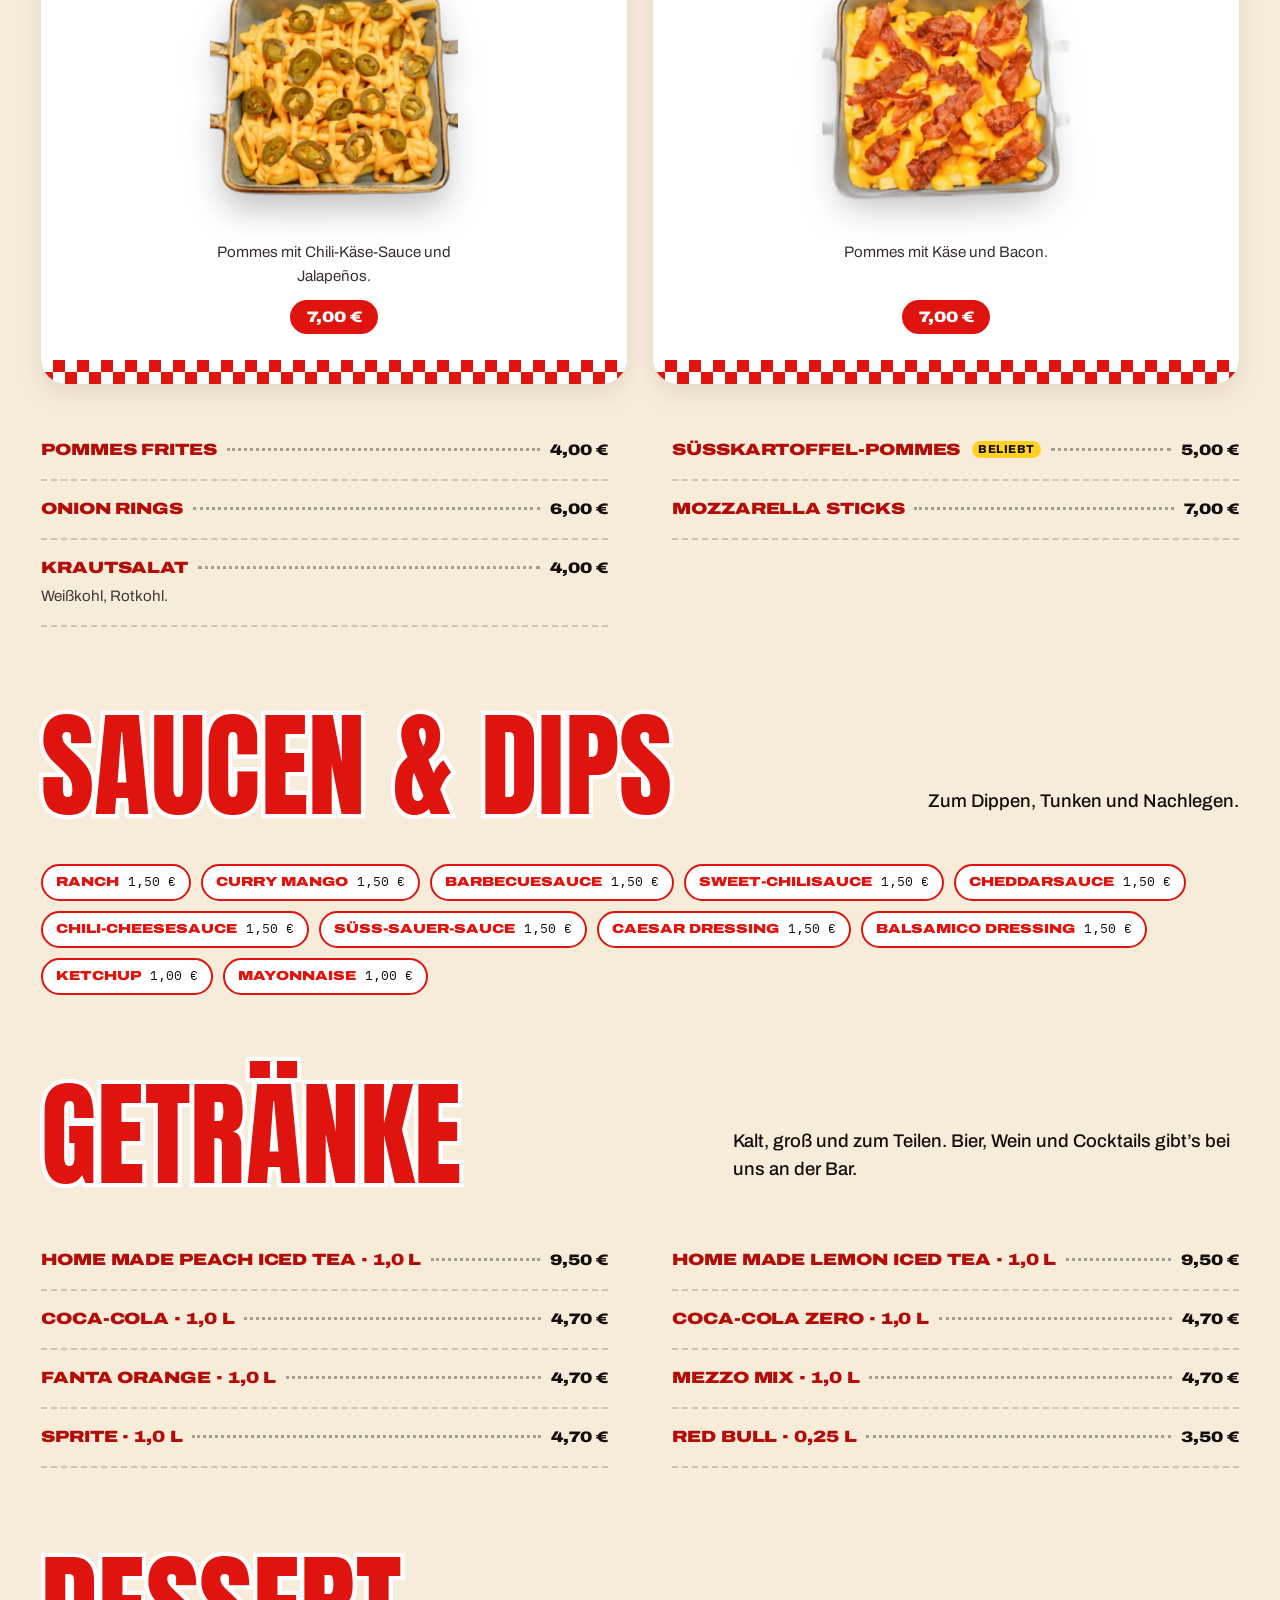
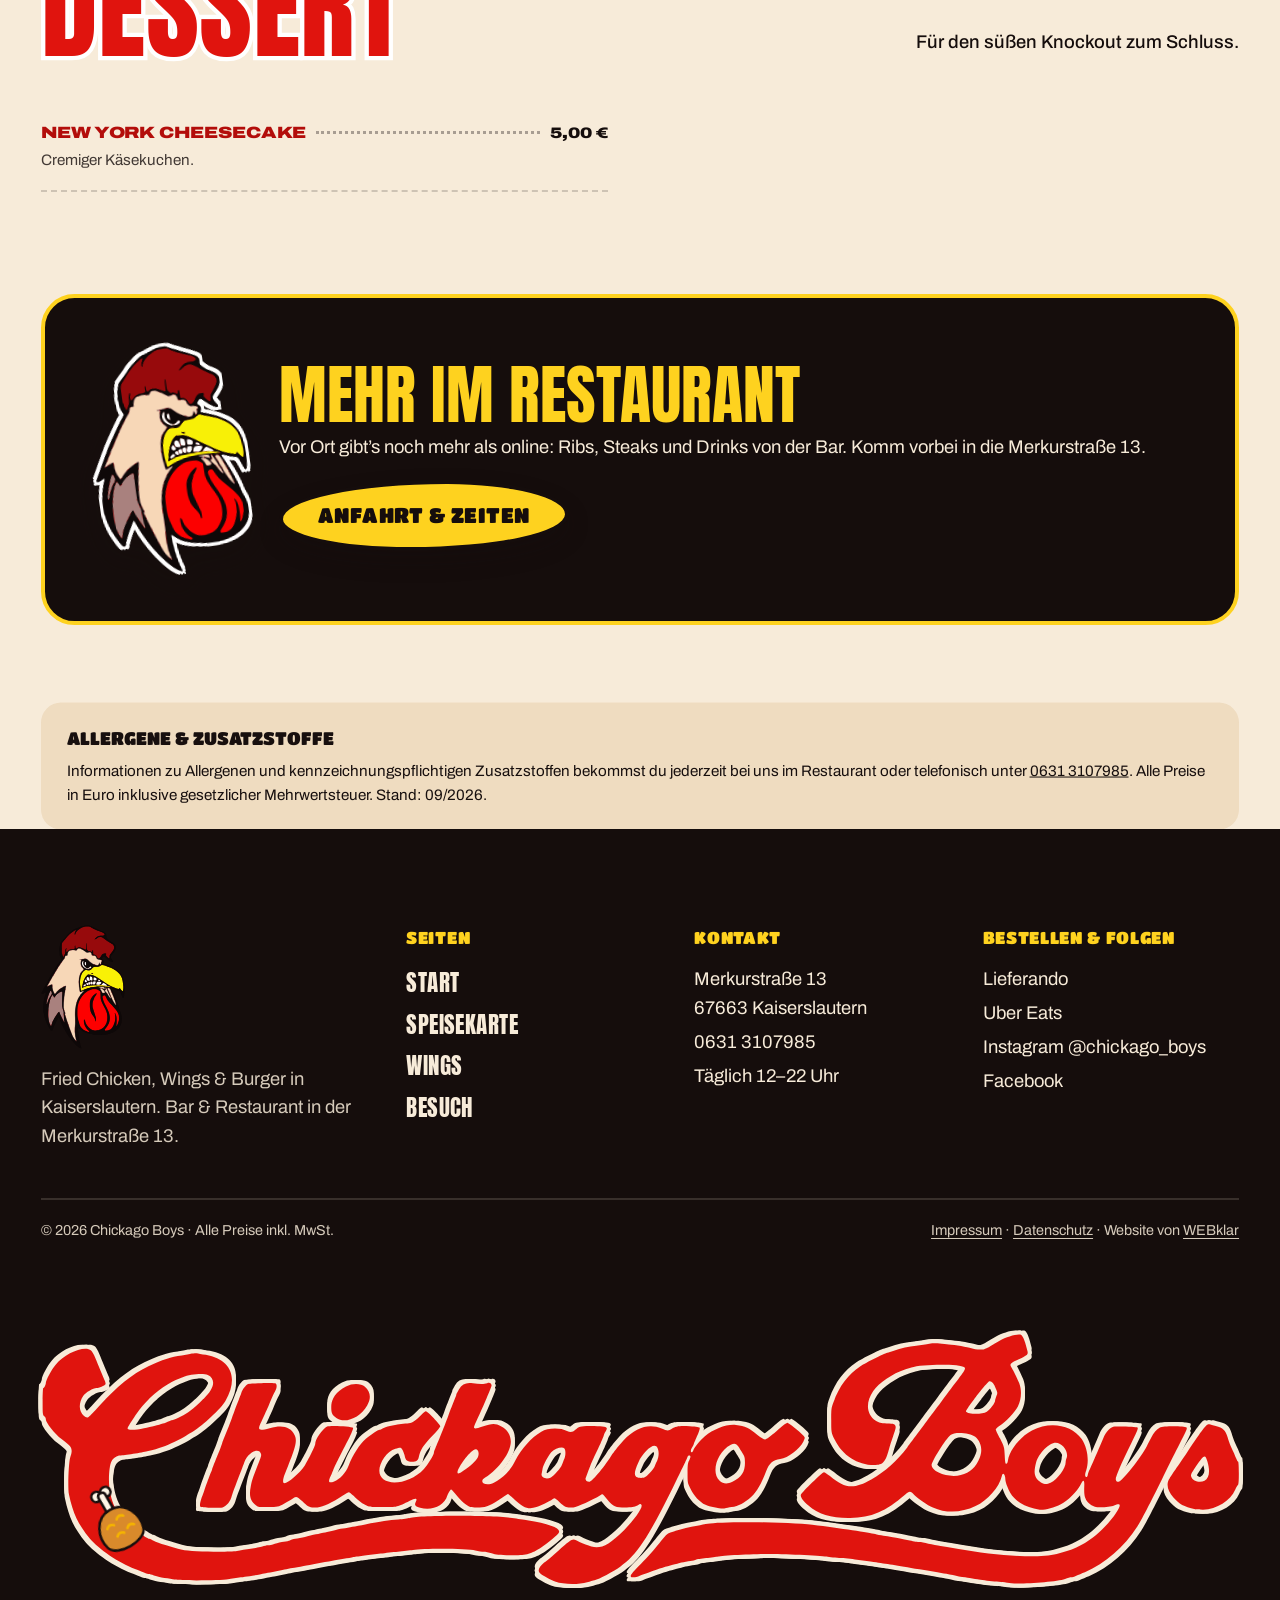
==== commit 0100ede5: "Speisekarte: Feinschliff nach Review der Produktkarten - Fotos wieder exakt so groß wie vor dem Umba" ====
--- a/speisekarte.html
+++ b/speisekarte.html
@@ -134,17 +134,17 @@
           </article>
           <article class="dish dish--special dish--promo" data-reveal>
             <span class="dish__kicker">Für die ganze Crew</span>
-            <h3 class="dish__name"><span class="dish__script" aria-hidden="true">The</span> Buckets</h3>
-            <div class="promo-row"><div><strong>Bucket</strong><p>20 Wings, 5 Filets, 2× Pommes, 1× Coleslaw, Cola 1,0 l</p></div><span class="price">42,00 €</span></div>
-            <div class="promo-row"><div><strong>Party Bucket</strong><p>20 Wings, 20 Filets, 4× Pommes, Cola 1,0 l</p></div><span class="price">68,00 €</span></div>
-          </article>
-        </div>
-        <div class="dish-list">
-          <div class="item"><div class="item__row"><h3>Crispy-Chicken Tenders · 5 Stück</h3><span class="item__dots"></span><span class="item__price">9,50 €</span></div><p>Knusprig panierte Hähnchenfilets.</p></div>
-          <div class="item"><div class="item__row"><h3>Crispy-Chicken Tenders · 10 Stück</h3><span class="item__dots"></span><span class="item__price">17,00 €</span></div><p>Knusprig panierte Hähnchenfilets.</p></div>
-          <div class="item"><div class="item__row"><h3>Buffalo Red Hot Tenders · 5 Stück</h3><span class="item__dots"></span><span class="item__price">11,50 €</span></div><p>In Buffalo-Red-Hot-Sauce.</p></div>
-          <div class="item"><div class="item__row"><h3>Chipotle Honey BBQ Tenders · 5 Stück</h3><span class="item__dots"></span><span class="item__price">11,50 €</span></div><p>In Chipotle-Honey-BBQ-Sauce.</p></div>
-          <div class="item"><div class="item__row"><h3>Teriyaki Tenders · 5 Stück</h3><span class="item__dots"></span><span class="item__price">11,50 €</span></div><p>In Teriyaki-Sauce.</p></div>
+            <h3 class="dish__name"><span class="dish__script dish__script--the" aria-hidden="true">The</span> Buckets</h3>
+            <div class="promo-row"><div><strong>Bucket</strong><p>20 Wings, 5 Filets, 2× Pommes, 1× Coleslaw, Cola 1,0&nbsp;l</p></div><span class="price">42,00 €</span></div>
+            <div class="promo-row"><div><strong>Party Bucket</strong><p>20 Wings, 20 Filets, 4× Pommes, Cola 1,0&nbsp;l</p></div><span class="price">68,00 €</span></div>
+          </article>
+        </div>
+        <div class="dish-list">
+          <div class="item"><div class="item__row"><h3>Crispy-Chicken Tenders&nbsp;·&nbsp;5&nbsp;Stück</h3><span class="item__dots"></span><span class="item__price">9,50 €</span></div><p>Knusprig panierte Hähnchenfilets.</p></div>
+          <div class="item"><div class="item__row"><h3>Crispy-Chicken Tenders&nbsp;·&nbsp;10&nbsp;Stück</h3><span class="item__dots"></span><span class="item__price">17,00 €</span></div><p>Knusprig panierte Hähnchenfilets.</p></div>
+          <div class="item"><div class="item__row"><h3>Buffalo Red Hot Tenders&nbsp;·&nbsp;5&nbsp;Stück</h3><span class="item__dots"></span><span class="item__price">11,50 €</span></div><p>In Buffalo-Red-Hot-Sauce.</p></div>
+          <div class="item"><div class="item__row"><h3>Chipotle Honey BBQ Tenders&nbsp;·&nbsp;5&nbsp;Stück</h3><span class="item__dots"></span><span class="item__price">11,50 €</span></div><p>In Chipotle-Honey-BBQ-Sauce.</p></div>
+          <div class="item"><div class="item__row"><h3>Teriyaki Tenders&nbsp;·&nbsp;5&nbsp;Stück</h3><span class="item__dots"></span><span class="item__price">11,50 €</span></div><p>In Teriyaki-Sauce.</p></div>
         </div>
       </section>
 
@@ -156,7 +156,7 @@
         </div>
         <div class="cat-split">
           <article class="dish dish--special" data-reveal>
-            <h3 class="dish__name"><span class="dish__script">Chicken Home Style</span> Honey Mustard Bacon</h3>
+            <h3 class="dish__name"><span class="dish__script dish__script--long">Chicken Home Style</span> Honey Mustard Bacon</h3>
             <div class="dish__media"><span class="sticker dish__badge">Beliebt</span><img src="assets/img/cut-chicken-honey-mustard.webp" width="900" height="734" loading="lazy" alt="Chicken Burger Home Style mit Honey Mustard und Bacon"></div>
             <div class="dish__body"><p>Cheddar, Bacon, Tomaten, Zwiebeln, Salat, Honey-Mustard-Soße.</p><span class="price">12,50 €</span></div>
           </article>
@@ -179,7 +179,7 @@
         </div>
         <div class="dish-grid dish-grid--4">
           <article class="dish dish--special" data-reveal>
-            <h3 class="dish__name"><span class="dish__script" aria-hidden="true">The</span> US Burger</h3>
+            <h3 class="dish__name"><span class="dish__script dish__script--the" aria-hidden="true">The</span> US Burger</h3>
             <div class="dish__media"><span class="sticker dish__badge">Beliebt</span><img src="assets/img/cut-us-burger.webp" width="774" height="760" loading="lazy" alt="US Burger mit Ei und Bacon"></div>
             <div class="dish__body"><p>Cheddar, Ei, Bacon, karamellisierte Zwiebeln, BBQ-Soße.</p><span class="price">13,50 €</span></div>
           </article>
@@ -216,10 +216,10 @@
           <p>Mit Pommes und Coleslaw – mild oder scharf.</p>
         </div>
         <div class="dish-list">
-          <div class="item"><div class="item__row"><h3>Menü Crispy-Chicken Tenders · 5 Stück</h3><span class="item__dots"></span><span class="item__price">14,45 €</span></div><p>Crispy-Chicken-Filets, Pommes, Coleslaw.</p></div>
-          <div class="item"><div class="item__row"><h3>Menü Crispy-Chicken Tenders · 10 Stück</h3><span class="item__dots"></span><span class="item__price">21,95 €</span></div><p>Crispy-Chicken-Filets, Pommes, Coleslaw.</p></div>
-          <div class="item"><div class="item__row"><h3>Menü Chicken Wings · 6 Stück</h3><span class="item__dots"></span><span class="item__price">13,45 €</span></div><p>Chicken Wings, Pommes, Coleslaw.</p></div>
-          <div class="item"><div class="item__row"><h3>Menü Chicken Wings · 10 Stück</h3><span class="item__dots"></span><span class="item__price">15,95 €</span></div><p>Chicken Wings, Pommes, Coleslaw.</p></div>
+          <div class="item"><div class="item__row"><h3>Menü Crispy-Chicken Tenders&nbsp;·&nbsp;5&nbsp;Stück</h3><span class="item__dots"></span><span class="item__price">14,45 €</span></div><p>Crispy-Chicken-Filets, Pommes, Coleslaw.</p></div>
+          <div class="item"><div class="item__row"><h3>Menü Crispy-Chicken Tenders&nbsp;·&nbsp;10&nbsp;Stück</h3><span class="item__dots"></span><span class="item__price">21,95 €</span></div><p>Crispy-Chicken-Filets, Pommes, Coleslaw.</p></div>
+          <div class="item"><div class="item__row"><h3>Menü Chicken Wings&nbsp;·&nbsp;6&nbsp;Stück</h3><span class="item__dots"></span><span class="item__price">13,45 €</span></div><p>Chicken Wings, Pommes, Coleslaw.</p></div>
+          <div class="item"><div class="item__row"><h3>Menü Chicken Wings&nbsp;·&nbsp;10&nbsp;Stück</h3><span class="item__dots"></span><span class="item__price">15,95 €</span></div><p>Chicken Wings, Pommes, Coleslaw.</p></div>
         </div>
       </section>
 
@@ -299,14 +299,14 @@
           <p>Kalt, groß und zum Teilen. Bier, Wein und Cocktails gibt’s bei uns an der Bar.</p>
         </div>
         <div class="dish-list">
-          <div class="item"><div class="item__row"><h3>Home Made Peach Iced Tea · 1,0 l</h3><span class="item__dots"></span><span class="item__price">9,50 €</span></div></div>
-          <div class="item"><div class="item__row"><h3>Home Made Lemon Iced Tea · 1,0 l</h3><span class="item__dots"></span><span class="item__price">9,50 €</span></div></div>
-          <div class="item"><div class="item__row"><h3>Coca-Cola · 1,0 l</h3><span class="item__dots"></span><span class="item__price">4,70 €</span></div></div>
-          <div class="item"><div class="item__row"><h3>Coca-Cola Zero · 1,0 l</h3><span class="item__dots"></span><span class="item__price">4,70 €</span></div></div>
-          <div class="item"><div class="item__row"><h3>Fanta Orange · 1,0 l</h3><span class="item__dots"></span><span class="item__price">4,70 €</span></div></div>
-          <div class="item"><div class="item__row"><h3>Mezzo Mix · 1,0 l</h3><span class="item__dots"></span><span class="item__price">4,70 €</span></div></div>
-          <div class="item"><div class="item__row"><h3>Sprite · 1,0 l</h3><span class="item__dots"></span><span class="item__price">4,70 €</span></div></div>
-          <div class="item"><div class="item__row"><h3>Red Bull · 0,25 l</h3><span class="item__dots"></span><span class="item__price">3,50 €</span></div></div>
+          <div class="item"><div class="item__row"><h3>Home Made Peach Iced Tea&nbsp;·&nbsp;1,0&nbsp;l</h3><span class="item__dots"></span><span class="item__price">9,50 €</span></div></div>
+          <div class="item"><div class="item__row"><h3>Home Made Lemon Iced Tea&nbsp;·&nbsp;1,0&nbsp;l</h3><span class="item__dots"></span><span class="item__price">9,50 €</span></div></div>
+          <div class="item"><div class="item__row"><h3>Coca-Cola&nbsp;·&nbsp;1,0&nbsp;l</h3><span class="item__dots"></span><span class="item__price">4,70 €</span></div></div>
+          <div class="item"><div class="item__row"><h3>Coca-Cola Zero&nbsp;·&nbsp;1,0&nbsp;l</h3><span class="item__dots"></span><span class="item__price">4,70 €</span></div></div>
+          <div class="item"><div class="item__row"><h3>Fanta Orange&nbsp;·&nbsp;1,0&nbsp;l</h3><span class="item__dots"></span><span class="item__price">4,70 €</span></div></div>
+          <div class="item"><div class="item__row"><h3>Mezzo Mix&nbsp;·&nbsp;1,0&nbsp;l</h3><span class="item__dots"></span><span class="item__price">4,70 €</span></div></div>
+          <div class="item"><div class="item__row"><h3>Sprite&nbsp;·&nbsp;1,0&nbsp;l</h3><span class="item__dots"></span><span class="item__price">4,70 €</span></div></div>
+          <div class="item"><div class="item__row"><h3>Red Bull&nbsp;·&nbsp;0,25&nbsp;l</h3><span class="item__dots"></span><span class="item__price">3,50 €</span></div></div>
         </div>
       </section>
 
--- a/assets/css/style.css
+++ b/assets/css/style.css
@@ -663,10 +663,11 @@
 /* Standard: weißes Plakat mit rot-weißem Karo oben und unten */
 .dish {
   --sq: 12px;
+  --pad-x: clamp(1rem, 2vw, 1.4rem);
   --checker: conic-gradient(var(--red) 25%, var(--white) 0 50%, var(--red) 0 75%, var(--white) 0);
   position: relative; display: flex; flex-direction: column; align-items: center; text-align: center;
   container-type: inline-size;
-  padding: calc(var(--sq) * 2 + clamp(1.2rem, 2.4vw, 1.7rem)) clamp(1rem, 2vw, 1.4rem) calc(var(--sq) * 2 + clamp(1.2rem, 2.4vw, 1.6rem));
+  padding: calc(var(--sq) * 2 + clamp(1.2rem, 2.4vw, 1.7rem)) var(--pad-x) calc(var(--sq) * 2 + clamp(1.2rem, 2.4vw, 1.6rem));
   background:
     var(--checker) 0 0 / calc(var(--sq) * 2) calc(var(--sq) * 2) repeat-x,
     var(--checker) 0 100% / calc(var(--sq) * 2) calc(var(--sq) * 2) repeat-x,
@@ -682,10 +683,17 @@
   font-size: clamp(1.2rem, 8cqi, 2.5rem); line-height: .95; letter-spacing: -.01em;
   margin: 0; color: var(--red); text-wrap: balance;
 }
-.dish__media { position: relative; width: 100%; height: clamp(200px, 21vw, 280px); margin: .4rem 0 .2rem; }
+@media (min-width: 561px) {
+  .dish-grid .dish:not(.dish--special) .dish__name { min-height: 1.9em; display: grid; place-items: center; }
+}
+/* Fotobereich so groß wie vorher: volle Kartenbreite; die Höhe endet dort, wo auch das höchste Foto nicht mehr wachsen würde */
+.dish__media {
+  position: relative; width: calc(100% + 2 * var(--pad-x)); margin: .4rem calc(-1 * var(--pad-x)) .2rem;
+  height: clamp(220px, min(22vw, calc(.92 * (100cqi + 2 * var(--pad-x)))), 300px);
+}
 .dish__media img { position: absolute; z-index: 1; left: 11%; top: 6%; width: 78%; height: 88%; object-fit: contain; filter: drop-shadow(0 16px 16px rgba(21, 13, 12, .25)); transition: transform .7s var(--ease-pop); }
 .dish:hover .dish__media img { transform: scale(1.06) rotate(-2deg); }
-.dish__badge { position: absolute; z-index: 2; right: 0; top: 14%; font-size: .85rem; --r: 7deg; border-width: 3px; }
+.dish__badge { position: absolute; z-index: 2; right: calc(var(--pad-x) * .6); top: 14%; font-size: .85rem; --r: 7deg; border-width: 3px; }
 .dish__body { width: 100%; display: flex; flex-direction: column; align-items: center; gap: .75rem; flex: 1; }
 .dish p { font-size: .95rem; margin: 0; opacity: .85; max-width: 34ch; }
 .dish .price { margin-top: auto; font-family: var(--f-wide); font-weight: 900; font-size: .95rem; background: var(--red); color: var(--white); padding: .6em 1.1em; }
@@ -694,12 +702,12 @@
 
 /* Special: rote Studio-Fläche mit Körnung, Schreibschrift über fetter Breitschrift, Mono-Zeile */
 .dish--special {
-  --bg: #c4150d;
+  --bg: #b30d07;
   color: var(--cream);
-  padding: clamp(1.6rem, 3.4vw, 2.4rem) clamp(1rem, 2vw, 1.4rem) clamp(1.4rem, 2.8vw, 1.9rem);
+  padding: clamp(1.6rem, 3.4vw, 2.4rem) var(--pad-x) calc(var(--sq) * 2 + clamp(1.2rem, 2.4vw, 1.6rem));
   background:
-    url("data:image/svg+xml,%3Csvg xmlns='http://www.w3.org/2000/svg' width='160' height='160'%3E%3Cfilter id='n'%3E%3CfeTurbulence type='fractalNoise' baseFrequency='.85' numOctaves='2' stitchTiles='stitch'/%3E%3CfeColorMatrix values='0 0 0 0 0 0 0 0 0 0 0 0 0 0 0 0 0 0 .55 0'/%3E%3C/filter%3E%3Crect width='100%25' height='100%25' filter='url(%23n)'/%3E%3C/svg%3E") 0 0 / 160px,
-    radial-gradient(120% 90% at 50% 40%, #de2316 0%, var(--bg) 48%, #8c0a06 100%);
+    url("data:image/svg+xml,%3Csvg xmlns='http://www.w3.org/2000/svg' width='160' height='160'%3E%3Cfilter id='n'%3E%3CfeTurbulence type='fractalNoise' baseFrequency='.85' numOctaves='2' stitchTiles='stitch'/%3E%3CfeColorMatrix values='0 0 0 0 0 0 0 0 0 0 0 0 0 0 0 0 0 0 .22 0'/%3E%3C/filter%3E%3Crect width='100%25' height='100%25' filter='url(%23n)'/%3E%3C/svg%3E") 0 0 / 160px,
+    radial-gradient(120% 90% at 50% 40%, #cc160d 0%, var(--bg) 50%, #9a0604 100%);
   box-shadow: 0 14px 32px rgba(140, 10, 6, .28);
 }
 .dish--special:hover { box-shadow: 0 24px 44px rgba(140, 10, 6, .36); background-position: 0 0, 0 0; }
@@ -710,6 +718,8 @@
   font-size: clamp(2.3rem, 16cqi, 4.2rem); line-height: .82; margin-bottom: -.2em;
   -webkit-text-stroke: .03em var(--bg); paint-order: stroke fill;
 }
+.dish__script--the { font-size: clamp(3rem, 22cqi, 5.5rem); margin-bottom: -.3em; }
+.dish__script--long { font-size: clamp(1.9rem, 12cqi, 3.6rem); white-space: nowrap; }
 .dish--special .dish__media { margin-top: -.5rem; z-index: 1; }
 .dish--special .dish__media img { top: 0; object-position: 50% 0; }
 .dish--special p, .dish__kicker {
@@ -724,11 +734,15 @@
 .dish--promo .promo-row strong { font-family: var(--f-wide); font-weight: 900; text-transform: uppercase; font-size: 1.15rem; line-height: 1; letter-spacing: -.01em; }
 .dish--promo .promo-row p { margin-top: .35rem; font-size: .72rem; letter-spacing: .06em; word-spacing: 0; }
 .dish--promo .price { margin-top: 0; }
+.dish--promo .dish__name { margin-top: .5rem; }
+@container (max-width: 320px) {
+  .dish--promo .promo-row { flex-direction: column; align-items: flex-start; gap: .6rem; }
+}
 
 .dish-list { display: grid; grid-template-columns: 1fr 1fr; gap: 0 clamp(2rem, 5vw, 4.5rem); }
 .item { padding: 1.05rem 0; border-bottom: 2px dashed rgba(21, 13, 12, .18); }
 .item__row { display: flex; align-items: baseline; gap: .6rem; }
-.item h3 { font-family: var(--f-wide); font-weight: 900; text-transform: uppercase; font-size: clamp(.88rem, .8rem + .3vw, 1.02rem); line-height: 1.2; letter-spacing: -.005em; margin: 0; color: var(--red); }
+.item h3 { font-family: var(--f-wide); font-weight: 900; text-transform: uppercase; font-size: clamp(.88rem, .8rem + .3vw, 1.02rem); line-height: 1.2; letter-spacing: -.005em; margin: 0; color: var(--red-deep); text-wrap: balance; }
 .item__dots { flex: 1; border-bottom: 3px dotted rgba(21, 13, 12, .35); transform: translateY(-4px); min-width: 1rem; }
 .item__price { font-family: var(--f-wide); font-weight: 900; font-size: .95rem; white-space: nowrap; color: var(--ink); }
 .item p { margin: .25rem 0 0; font-size: .95rem; opacity: .8; }
@@ -801,6 +815,13 @@
   html.js.anim [data-pop] .pw, html.js.anim [data-reveal], html.js.anim .hero [data-intro] { opacity: 1 !important; translate: none !important; }
   html.js.anim [data-sticker] { --s: 1 !important; }
   .ticker__track { animation: none; }
+}
+
+/* Windows-Kontrastmodus: Plakat-Flächen weg, Schreibschrift ohne Hinterlegung, damit der Name lesbar bleibt */
+@media (forced-colors: active) {
+  .dish--special { background: Canvas; }
+  .dish__script { forced-color-adjust: none; color: CanvasText; -webkit-text-stroke-color: Canvas; }
+  .dish .price { border: 2px solid CanvasText; }
 }
 
 /* ============ Responsive ============ */
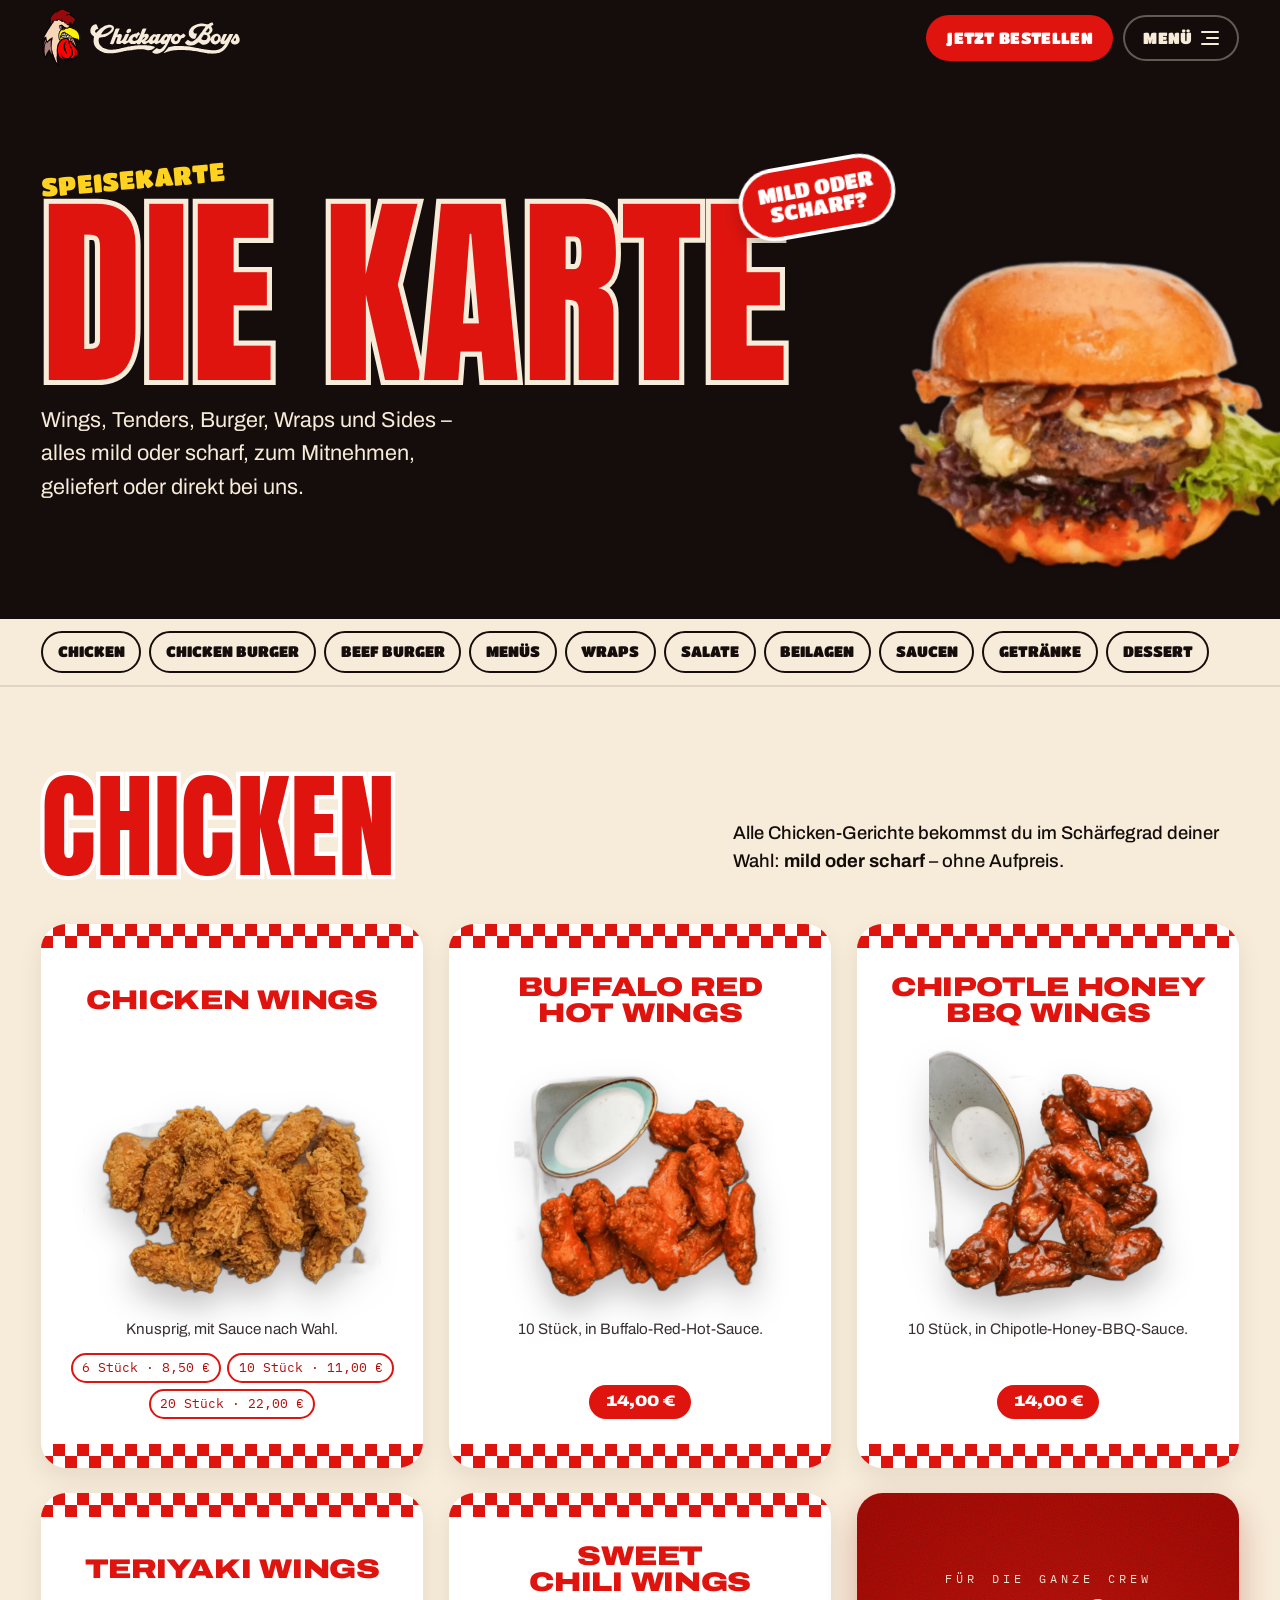
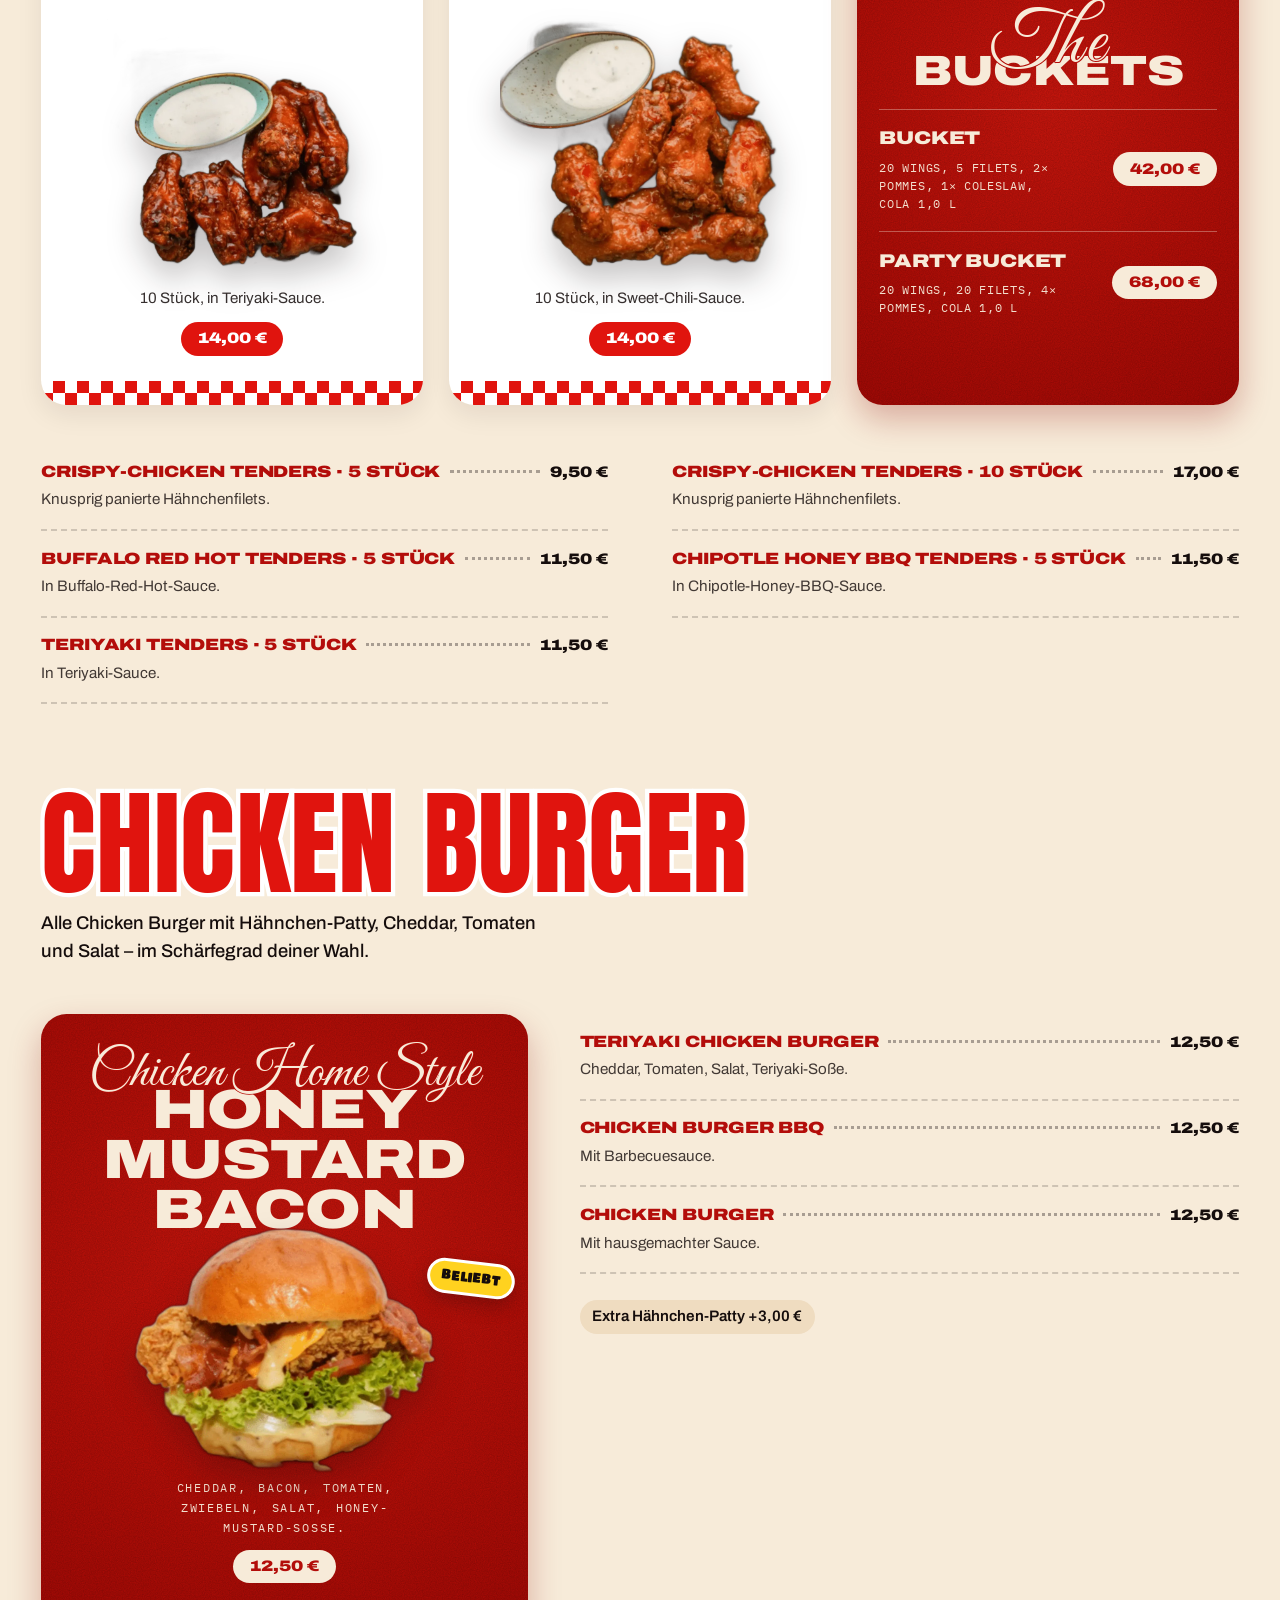
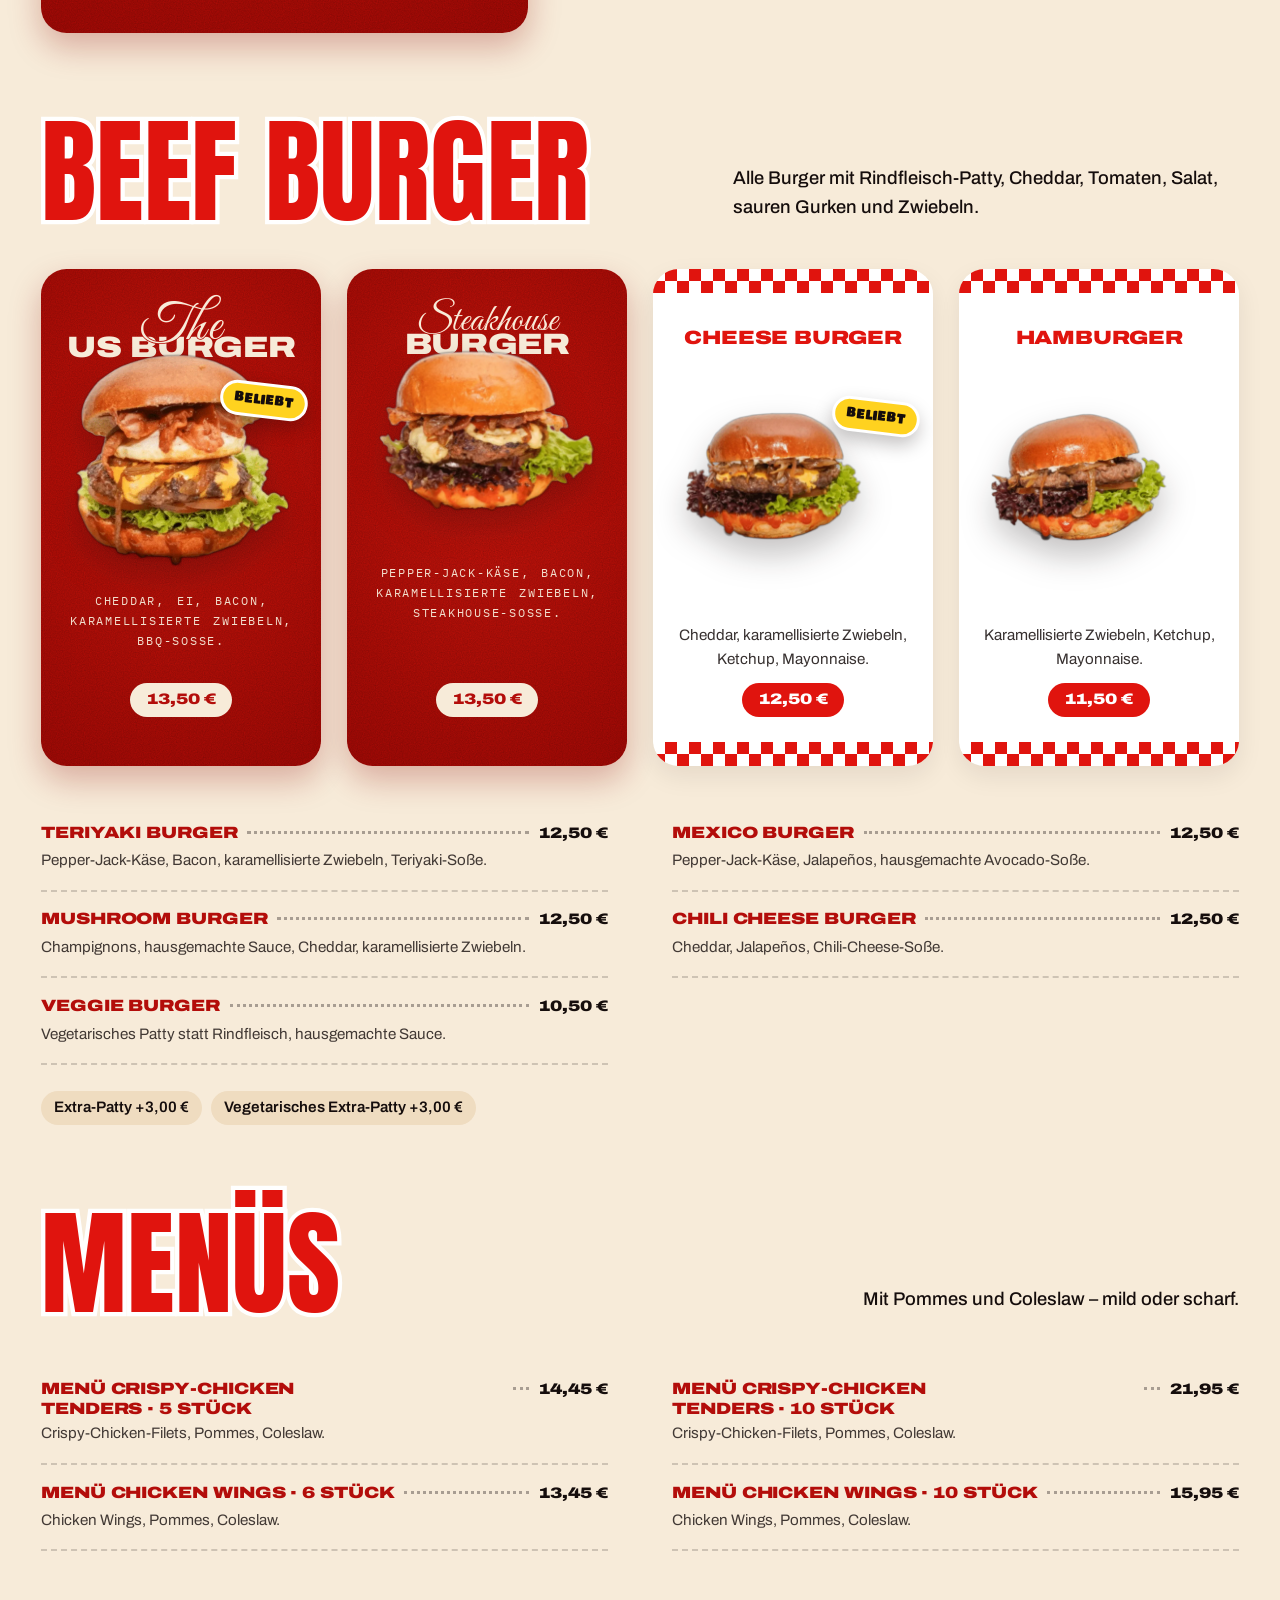
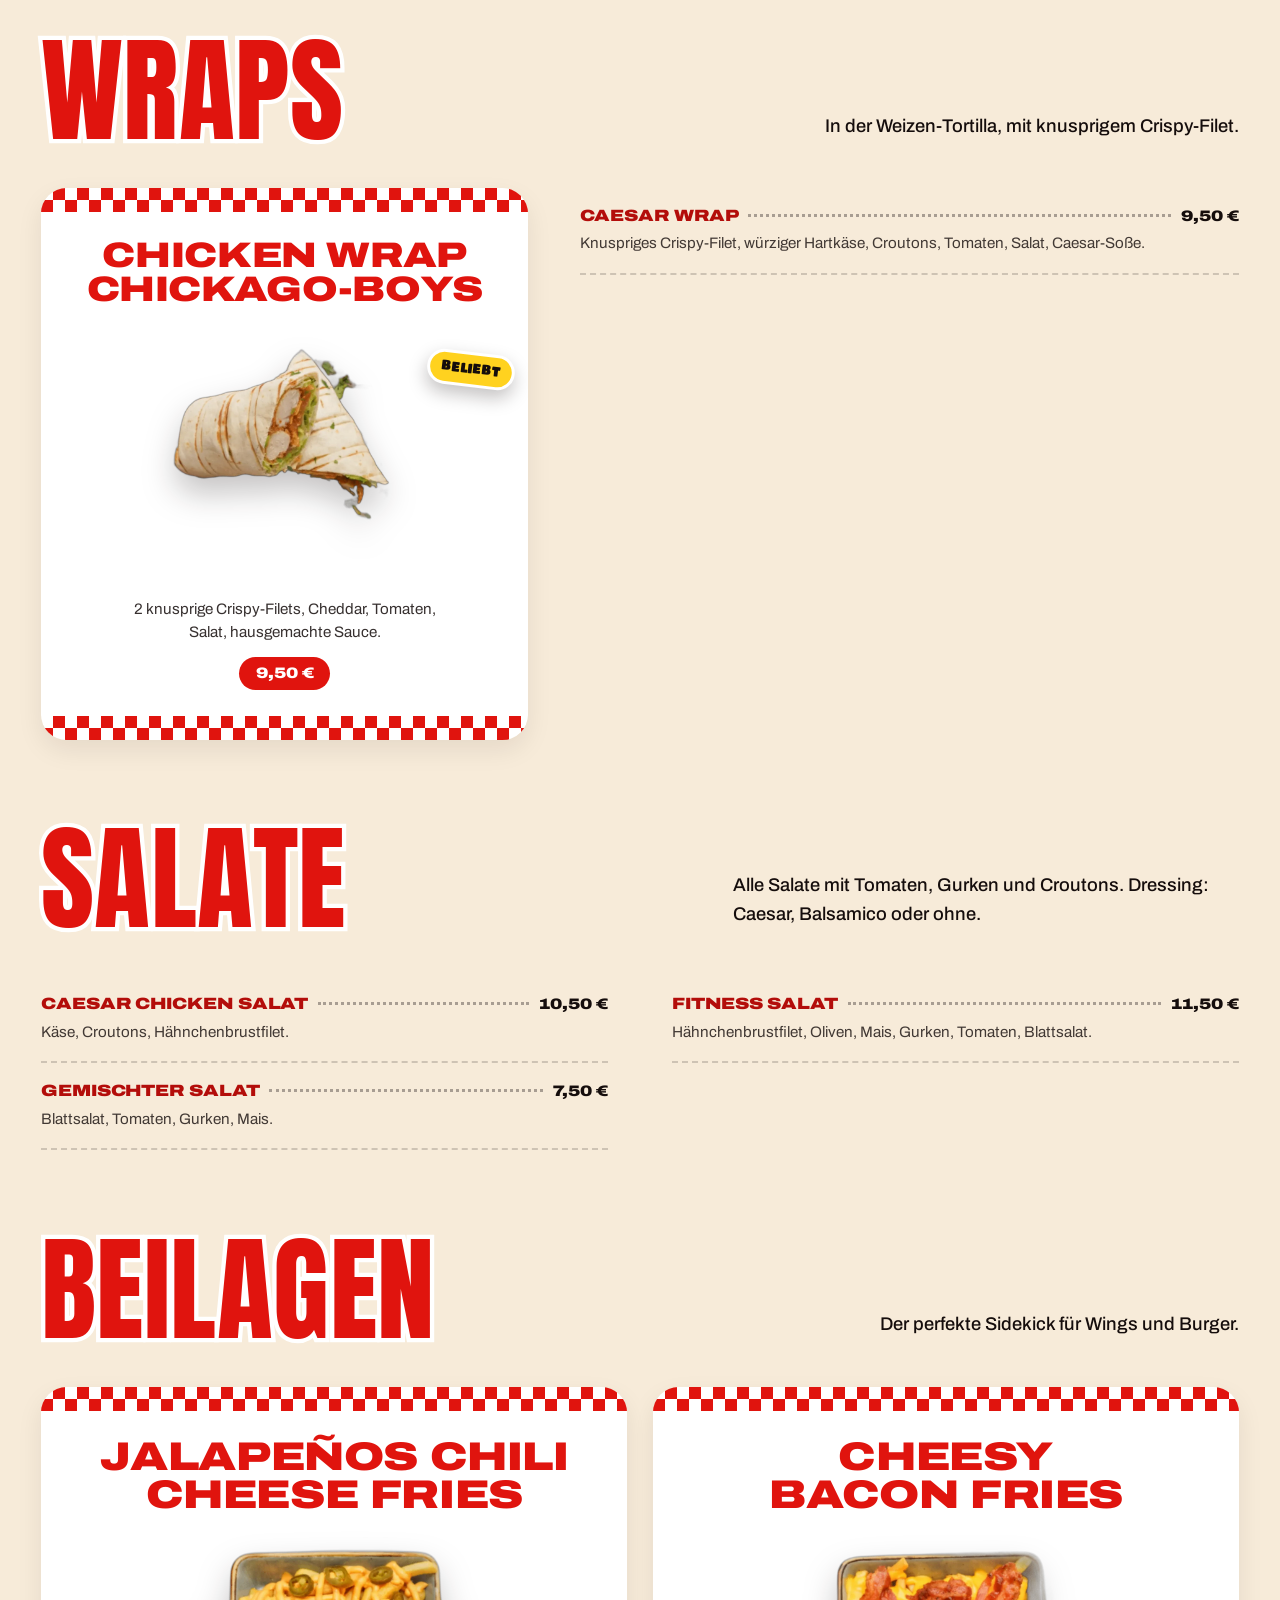
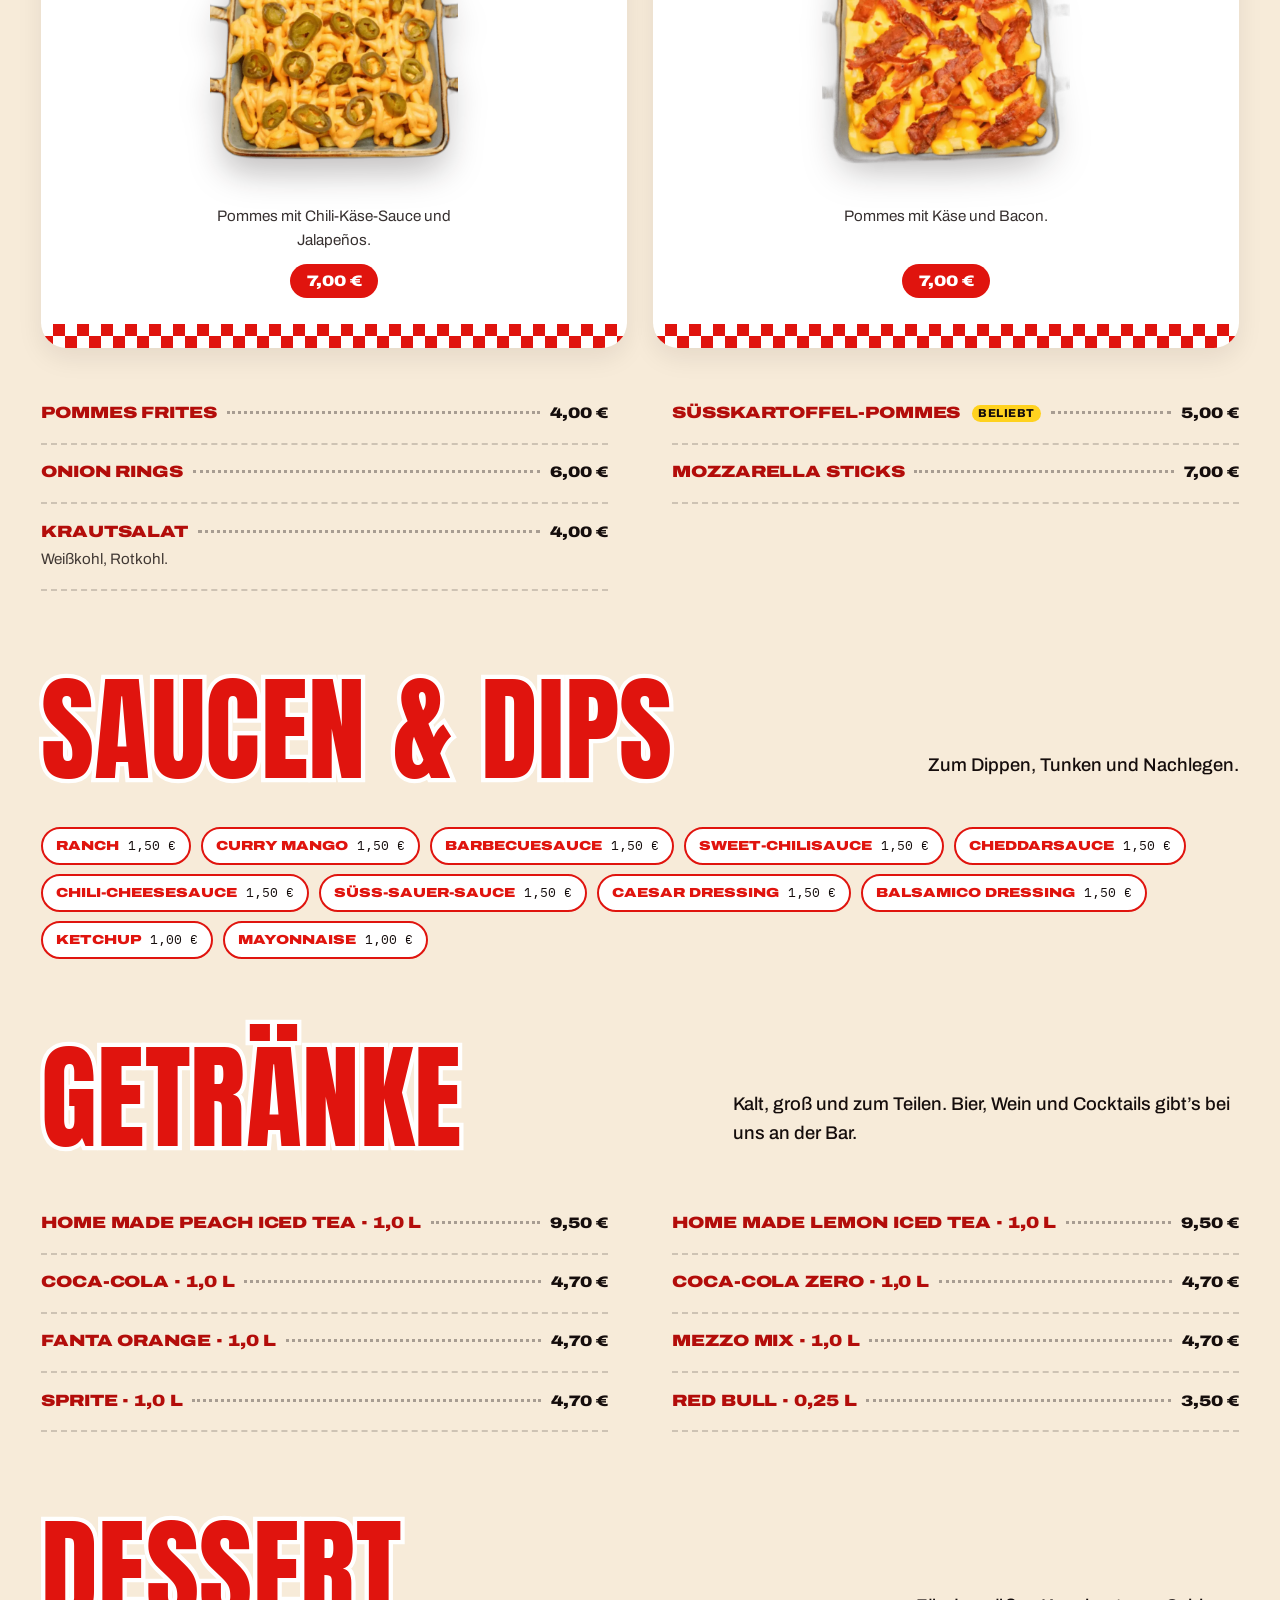
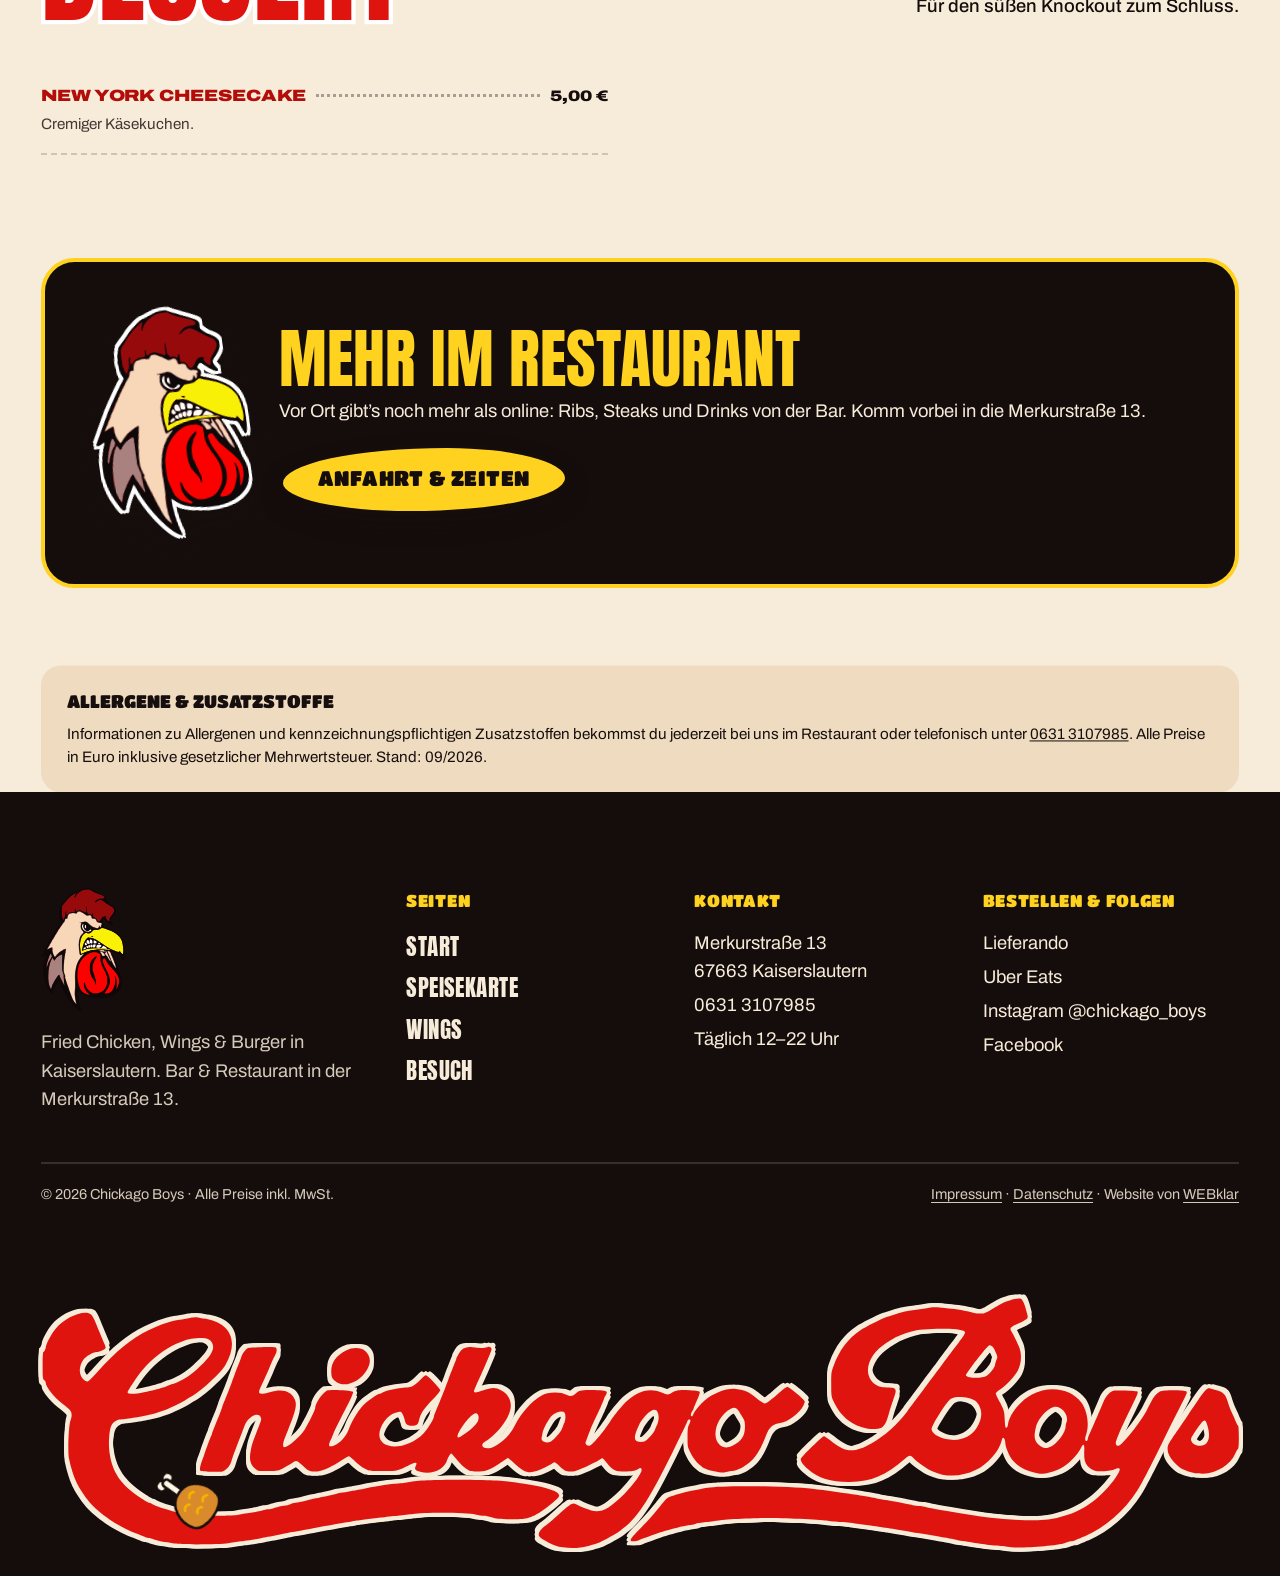
==== commit f16c2616: "Speisekarte: letzte Korrekturen aus der Nachprüfung - Special-Fotos sitzen direkt unter dem Namen st" ====
--- a/speisekarte.html
+++ b/speisekarte.html
@@ -135,16 +135,16 @@
           <article class="dish dish--special dish--promo" data-reveal>
             <span class="dish__kicker">Für die ganze Crew</span>
             <h3 class="dish__name"><span class="dish__script dish__script--the" aria-hidden="true">The</span> Buckets</h3>
-            <div class="promo-row"><div><strong>Bucket</strong><p>20 Wings, 5 Filets, 2× Pommes, 1× Coleslaw, Cola 1,0&nbsp;l</p></div><span class="price">42,00 €</span></div>
-            <div class="promo-row"><div><strong>Party Bucket</strong><p>20 Wings, 20 Filets, 4× Pommes, Cola 1,0&nbsp;l</p></div><span class="price">68,00 €</span></div>
-          </article>
-        </div>
-        <div class="dish-list">
-          <div class="item"><div class="item__row"><h3>Crispy-Chicken Tenders&nbsp;·&nbsp;5&nbsp;Stück</h3><span class="item__dots"></span><span class="item__price">9,50 €</span></div><p>Knusprig panierte Hähnchenfilets.</p></div>
-          <div class="item"><div class="item__row"><h3>Crispy-Chicken Tenders&nbsp;·&nbsp;10&nbsp;Stück</h3><span class="item__dots"></span><span class="item__price">17,00 €</span></div><p>Knusprig panierte Hähnchenfilets.</p></div>
-          <div class="item"><div class="item__row"><h3>Buffalo Red Hot Tenders&nbsp;·&nbsp;5&nbsp;Stück</h3><span class="item__dots"></span><span class="item__price">11,50 €</span></div><p>In Buffalo-Red-Hot-Sauce.</p></div>
-          <div class="item"><div class="item__row"><h3>Chipotle Honey BBQ Tenders&nbsp;·&nbsp;5&nbsp;Stück</h3><span class="item__dots"></span><span class="item__price">11,50 €</span></div><p>In Chipotle-Honey-BBQ-Sauce.</p></div>
-          <div class="item"><div class="item__row"><h3>Teriyaki Tenders&nbsp;·&nbsp;5&nbsp;Stück</h3><span class="item__dots"></span><span class="item__price">11,50 €</span></div><p>In Teriyaki-Sauce.</p></div>
+            <div class="promo-row"><div><strong>Bucket</strong><p>20 Wings, 5 Filets, 2× Pommes, 1× Coleslaw, Cola&nbsp;1,0&nbsp;l</p></div><span class="price">42,00 €</span></div>
+            <div class="promo-row"><div><strong>Party Bucket</strong><p>20 Wings, 20 Filets, 4× Pommes, Cola&nbsp;1,0&nbsp;l</p></div><span class="price">68,00 €</span></div>
+          </article>
+        </div>
+        <div class="dish-list">
+          <div class="item"><div class="item__row"><h3>Crispy-Chicken Tenders&nbsp;· 5&nbsp;Stück</h3><span class="item__dots"></span><span class="item__price">9,50 €</span></div><p>Knusprig panierte Hähnchenfilets.</p></div>
+          <div class="item"><div class="item__row"><h3>Crispy-Chicken Tenders&nbsp;· 10&nbsp;Stück</h3><span class="item__dots"></span><span class="item__price">17,00 €</span></div><p>Knusprig panierte Hähnchenfilets.</p></div>
+          <div class="item"><div class="item__row"><h3>Buffalo Red Hot Tenders&nbsp;· 5&nbsp;Stück</h3><span class="item__dots"></span><span class="item__price">11,50 €</span></div><p>In Buffalo-Red-Hot-Sauce.</p></div>
+          <div class="item"><div class="item__row"><h3>Chipotle Honey BBQ Tenders&nbsp;· 5&nbsp;Stück</h3><span class="item__dots"></span><span class="item__price">11,50 €</span></div><p>In Chipotle-Honey-BBQ-Sauce.</p></div>
+          <div class="item"><div class="item__row"><h3>Teriyaki Tenders&nbsp;· 5&nbsp;Stück</h3><span class="item__dots"></span><span class="item__price">11,50 €</span></div><p>In Teriyaki-Sauce.</p></div>
         </div>
       </section>
 
@@ -216,10 +216,10 @@
           <p>Mit Pommes und Coleslaw – mild oder scharf.</p>
         </div>
         <div class="dish-list">
-          <div class="item"><div class="item__row"><h3>Menü Crispy-Chicken Tenders&nbsp;·&nbsp;5&nbsp;Stück</h3><span class="item__dots"></span><span class="item__price">14,45 €</span></div><p>Crispy-Chicken-Filets, Pommes, Coleslaw.</p></div>
-          <div class="item"><div class="item__row"><h3>Menü Crispy-Chicken Tenders&nbsp;·&nbsp;10&nbsp;Stück</h3><span class="item__dots"></span><span class="item__price">21,95 €</span></div><p>Crispy-Chicken-Filets, Pommes, Coleslaw.</p></div>
-          <div class="item"><div class="item__row"><h3>Menü Chicken Wings&nbsp;·&nbsp;6&nbsp;Stück</h3><span class="item__dots"></span><span class="item__price">13,45 €</span></div><p>Chicken Wings, Pommes, Coleslaw.</p></div>
-          <div class="item"><div class="item__row"><h3>Menü Chicken Wings&nbsp;·&nbsp;10&nbsp;Stück</h3><span class="item__dots"></span><span class="item__price">15,95 €</span></div><p>Chicken Wings, Pommes, Coleslaw.</p></div>
+          <div class="item"><div class="item__row"><h3>Menü Crispy-Chicken Tenders&nbsp;· 5&nbsp;Stück</h3><span class="item__dots"></span><span class="item__price">14,45 €</span></div><p>Crispy-Chicken-Filets, Pommes, Coleslaw.</p></div>
+          <div class="item"><div class="item__row"><h3>Menü Crispy-Chicken Tenders&nbsp;· 10&nbsp;Stück</h3><span class="item__dots"></span><span class="item__price">21,95 €</span></div><p>Crispy-Chicken-Filets, Pommes, Coleslaw.</p></div>
+          <div class="item"><div class="item__row"><h3>Menü Chicken Wings&nbsp;· 6&nbsp;Stück</h3><span class="item__dots"></span><span class="item__price">13,45 €</span></div><p>Chicken Wings, Pommes, Coleslaw.</p></div>
+          <div class="item"><div class="item__row"><h3>Menü Chicken Wings&nbsp;· 10&nbsp;Stück</h3><span class="item__dots"></span><span class="item__price">15,95 €</span></div><p>Chicken Wings, Pommes, Coleslaw.</p></div>
         </div>
       </section>
 
@@ -299,14 +299,14 @@
           <p>Kalt, groß und zum Teilen. Bier, Wein und Cocktails gibt’s bei uns an der Bar.</p>
         </div>
         <div class="dish-list">
-          <div class="item"><div class="item__row"><h3>Home Made Peach Iced Tea&nbsp;·&nbsp;1,0&nbsp;l</h3><span class="item__dots"></span><span class="item__price">9,50 €</span></div></div>
-          <div class="item"><div class="item__row"><h3>Home Made Lemon Iced Tea&nbsp;·&nbsp;1,0&nbsp;l</h3><span class="item__dots"></span><span class="item__price">9,50 €</span></div></div>
-          <div class="item"><div class="item__row"><h3>Coca-Cola&nbsp;·&nbsp;1,0&nbsp;l</h3><span class="item__dots"></span><span class="item__price">4,70 €</span></div></div>
-          <div class="item"><div class="item__row"><h3>Coca-Cola Zero&nbsp;·&nbsp;1,0&nbsp;l</h3><span class="item__dots"></span><span class="item__price">4,70 €</span></div></div>
-          <div class="item"><div class="item__row"><h3>Fanta Orange&nbsp;·&nbsp;1,0&nbsp;l</h3><span class="item__dots"></span><span class="item__price">4,70 €</span></div></div>
-          <div class="item"><div class="item__row"><h3>Mezzo Mix&nbsp;·&nbsp;1,0&nbsp;l</h3><span class="item__dots"></span><span class="item__price">4,70 €</span></div></div>
-          <div class="item"><div class="item__row"><h3>Sprite&nbsp;·&nbsp;1,0&nbsp;l</h3><span class="item__dots"></span><span class="item__price">4,70 €</span></div></div>
-          <div class="item"><div class="item__row"><h3>Red Bull&nbsp;·&nbsp;0,25&nbsp;l</h3><span class="item__dots"></span><span class="item__price">3,50 €</span></div></div>
+          <div class="item"><div class="item__row"><h3>Home Made Peach Iced Tea&nbsp;· 1,0&nbsp;l</h3><span class="item__dots"></span><span class="item__price">9,50 €</span></div></div>
+          <div class="item"><div class="item__row"><h3>Home Made Lemon Iced Tea&nbsp;· 1,0&nbsp;l</h3><span class="item__dots"></span><span class="item__price">9,50 €</span></div></div>
+          <div class="item"><div class="item__row"><h3>Coca-Cola&nbsp;· 1,0&nbsp;l</h3><span class="item__dots"></span><span class="item__price">4,70 €</span></div></div>
+          <div class="item"><div class="item__row"><h3>Coca-Cola Zero&nbsp;· 1,0&nbsp;l</h3><span class="item__dots"></span><span class="item__price">4,70 €</span></div></div>
+          <div class="item"><div class="item__row"><h3>Fanta Orange&nbsp;· 1,0&nbsp;l</h3><span class="item__dots"></span><span class="item__price">4,70 €</span></div></div>
+          <div class="item"><div class="item__row"><h3>Mezzo Mix&nbsp;· 1,0&nbsp;l</h3><span class="item__dots"></span><span class="item__price">4,70 €</span></div></div>
+          <div class="item"><div class="item__row"><h3>Sprite&nbsp;· 1,0&nbsp;l</h3><span class="item__dots"></span><span class="item__price">4,70 €</span></div></div>
+          <div class="item"><div class="item__row"><h3>Red Bull&nbsp;· 0,25&nbsp;l</h3><span class="item__dots"></span><span class="item__price">3,50 €</span></div></div>
         </div>
       </section>
 
--- a/assets/css/style.css
+++ b/assets/css/style.css
@@ -664,6 +664,7 @@
 .dish {
   --sq: 12px;
   --pad-x: clamp(1rem, 2vw, 1.4rem);
+  --media-h: clamp(220px, min(22vw, calc(.92 * (100cqi + 2 * var(--pad-x)))), 300px);
   --checker: conic-gradient(var(--red) 25%, var(--white) 0 50%, var(--red) 0 75%, var(--white) 0);
   position: relative; display: flex; flex-direction: column; align-items: center; text-align: center;
   container-type: inline-size;
@@ -689,7 +690,7 @@
 /* Fotobereich so groß wie vorher: volle Kartenbreite; die Höhe endet dort, wo auch das höchste Foto nicht mehr wachsen würde */
 .dish__media {
   position: relative; width: calc(100% + 2 * var(--pad-x)); margin: .4rem calc(-1 * var(--pad-x)) .2rem;
-  height: clamp(220px, min(22vw, calc(.92 * (100cqi + 2 * var(--pad-x)))), 300px);
+  height: var(--media-h);
 }
 .dish__media img { position: absolute; z-index: 1; left: 11%; top: 6%; width: 78%; height: 88%; object-fit: contain; filter: drop-shadow(0 16px 16px rgba(21, 13, 12, .25)); transition: transform .7s var(--ease-pop); }
 .dish:hover .dish__media img { transform: scale(1.06) rotate(-2deg); }
@@ -711,7 +712,7 @@
   box-shadow: 0 14px 32px rgba(140, 10, 6, .28);
 }
 .dish--special:hover { box-shadow: 0 24px 44px rgba(140, 10, 6, .36); background-position: 0 0, 0 0; }
-.dish--special .dish__name { color: var(--cream); font-size: clamp(1.6rem, 12.5cqi, 3.6rem); line-height: .9; }
+.dish--special .dish__name { color: var(--cream); font-size: clamp(1.35rem, 12.5cqi, 3.6rem); line-height: .9; }
 .dish__script {
   display: block; position: relative; z-index: 1;
   font-family: var(--f-script); font-weight: 400; text-transform: none; letter-spacing: 0;
@@ -720,8 +721,10 @@
 }
 .dish__script--the { font-size: clamp(3rem, 22cqi, 5.5rem); margin-bottom: -.3em; }
 .dish__script--long { font-size: clamp(1.9rem, 12cqi, 3.6rem); white-space: nowrap; }
-.dish--special .dish__media { margin-top: -.5rem; z-index: 1; }
-.dish--special .dish__media img { top: 0; object-position: 50% 0; }
+/* Foto direkt unter dem Namen (leicht überlappend wie auf dem Plakat), gleiche Größe wie bei Standard-Karten */
+.dish--special .dish__media { margin-top: -.5rem; z-index: 1; height: auto; }
+.dish--special .dish__media img { position: relative; display: block; left: auto; top: auto; width: auto; height: auto; max-width: 78%; max-height: calc(.88 * var(--media-h)); margin: 0 auto; }
+.dish--special .dish__body > p { margin-top: auto; }
 .dish--special p, .dish__kicker {
   font-family: var(--f-mono); text-transform: uppercase; font-size: .78rem; line-height: 1.6;
   letter-spacing: .14em; word-spacing: .25em; opacity: .95;
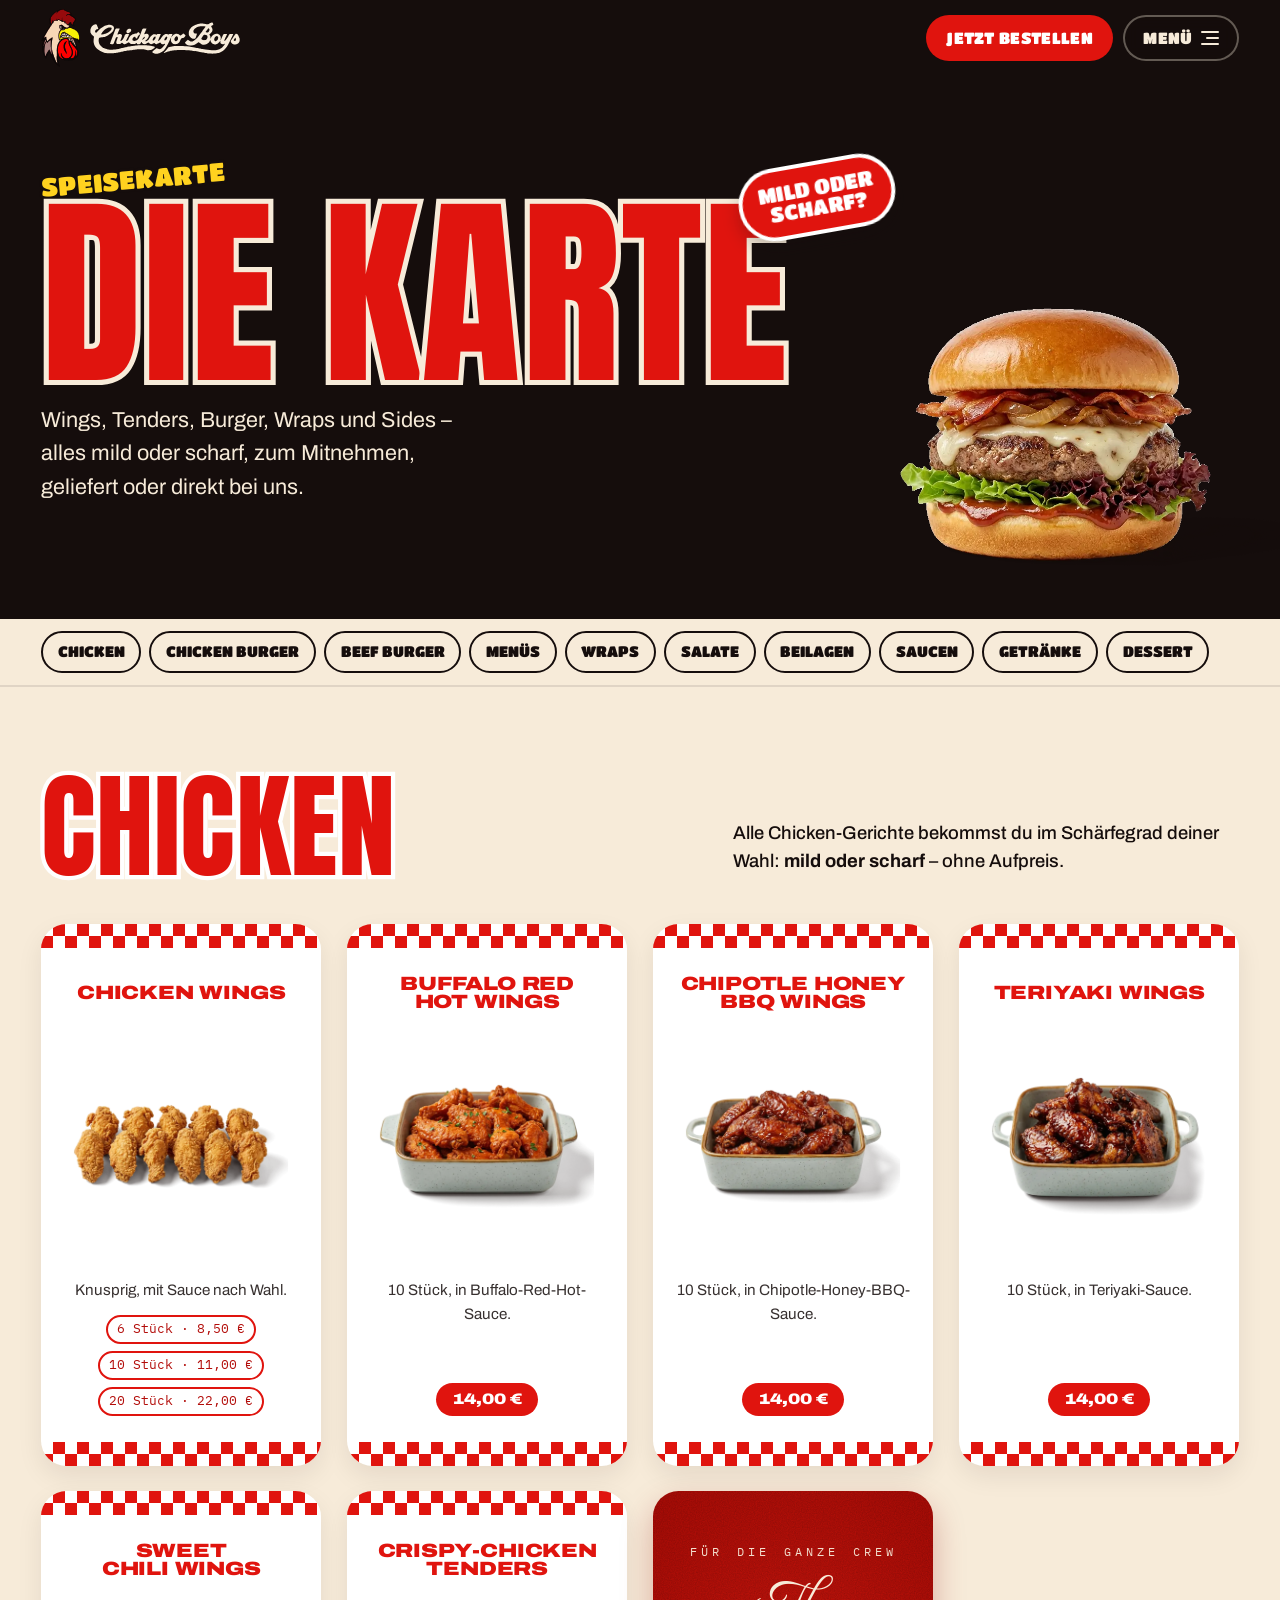
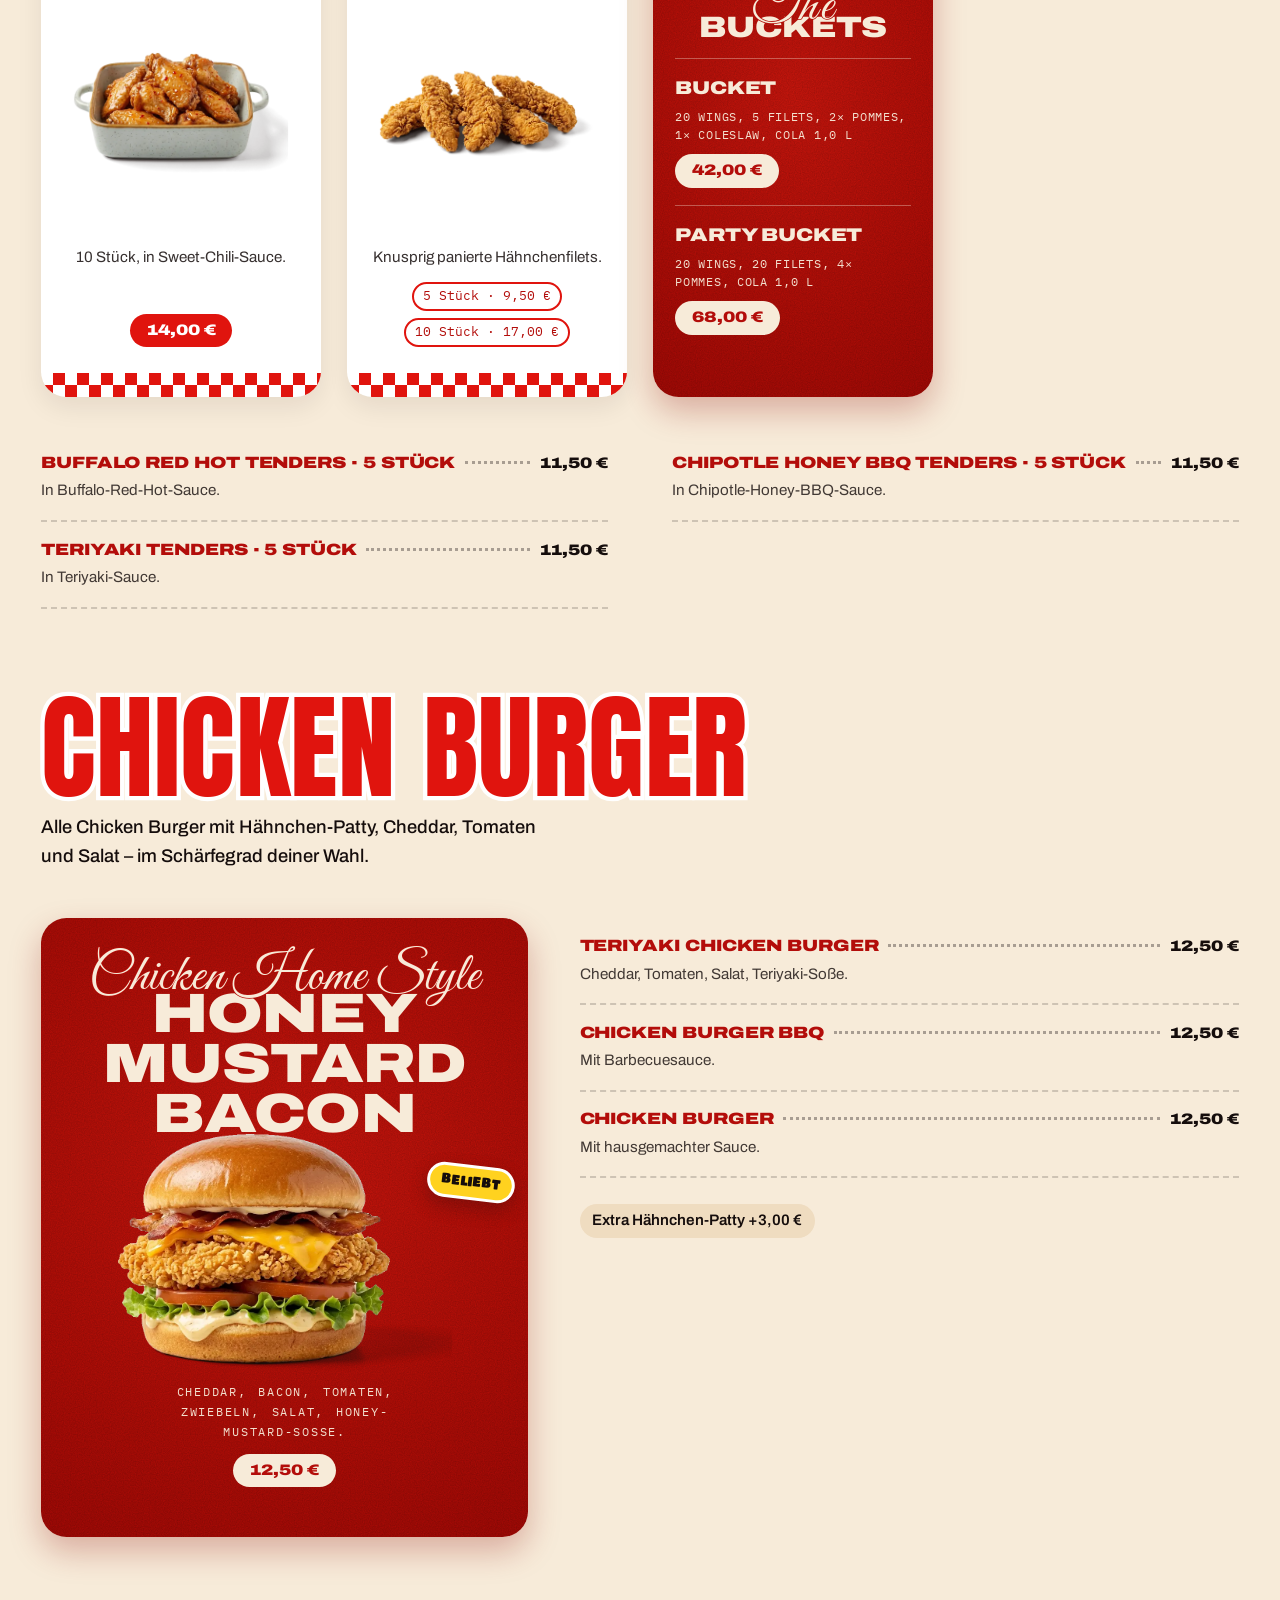
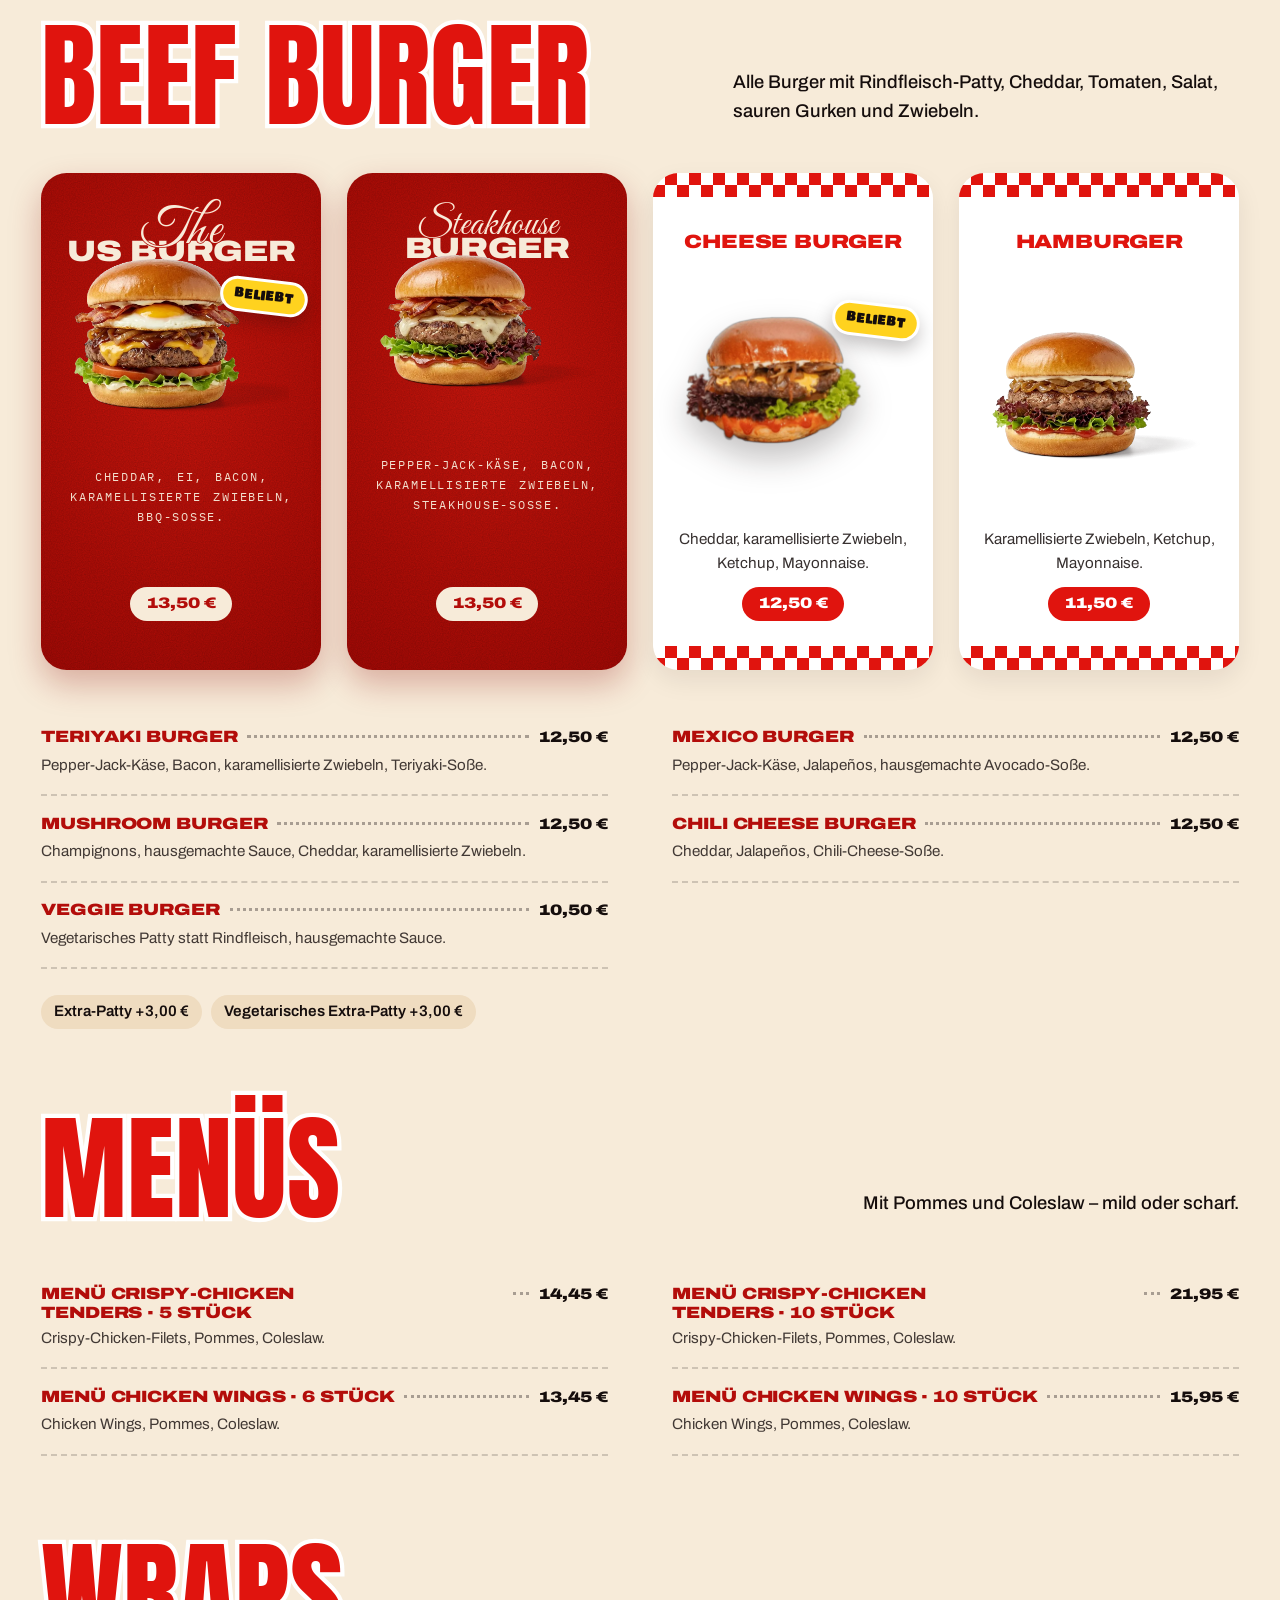
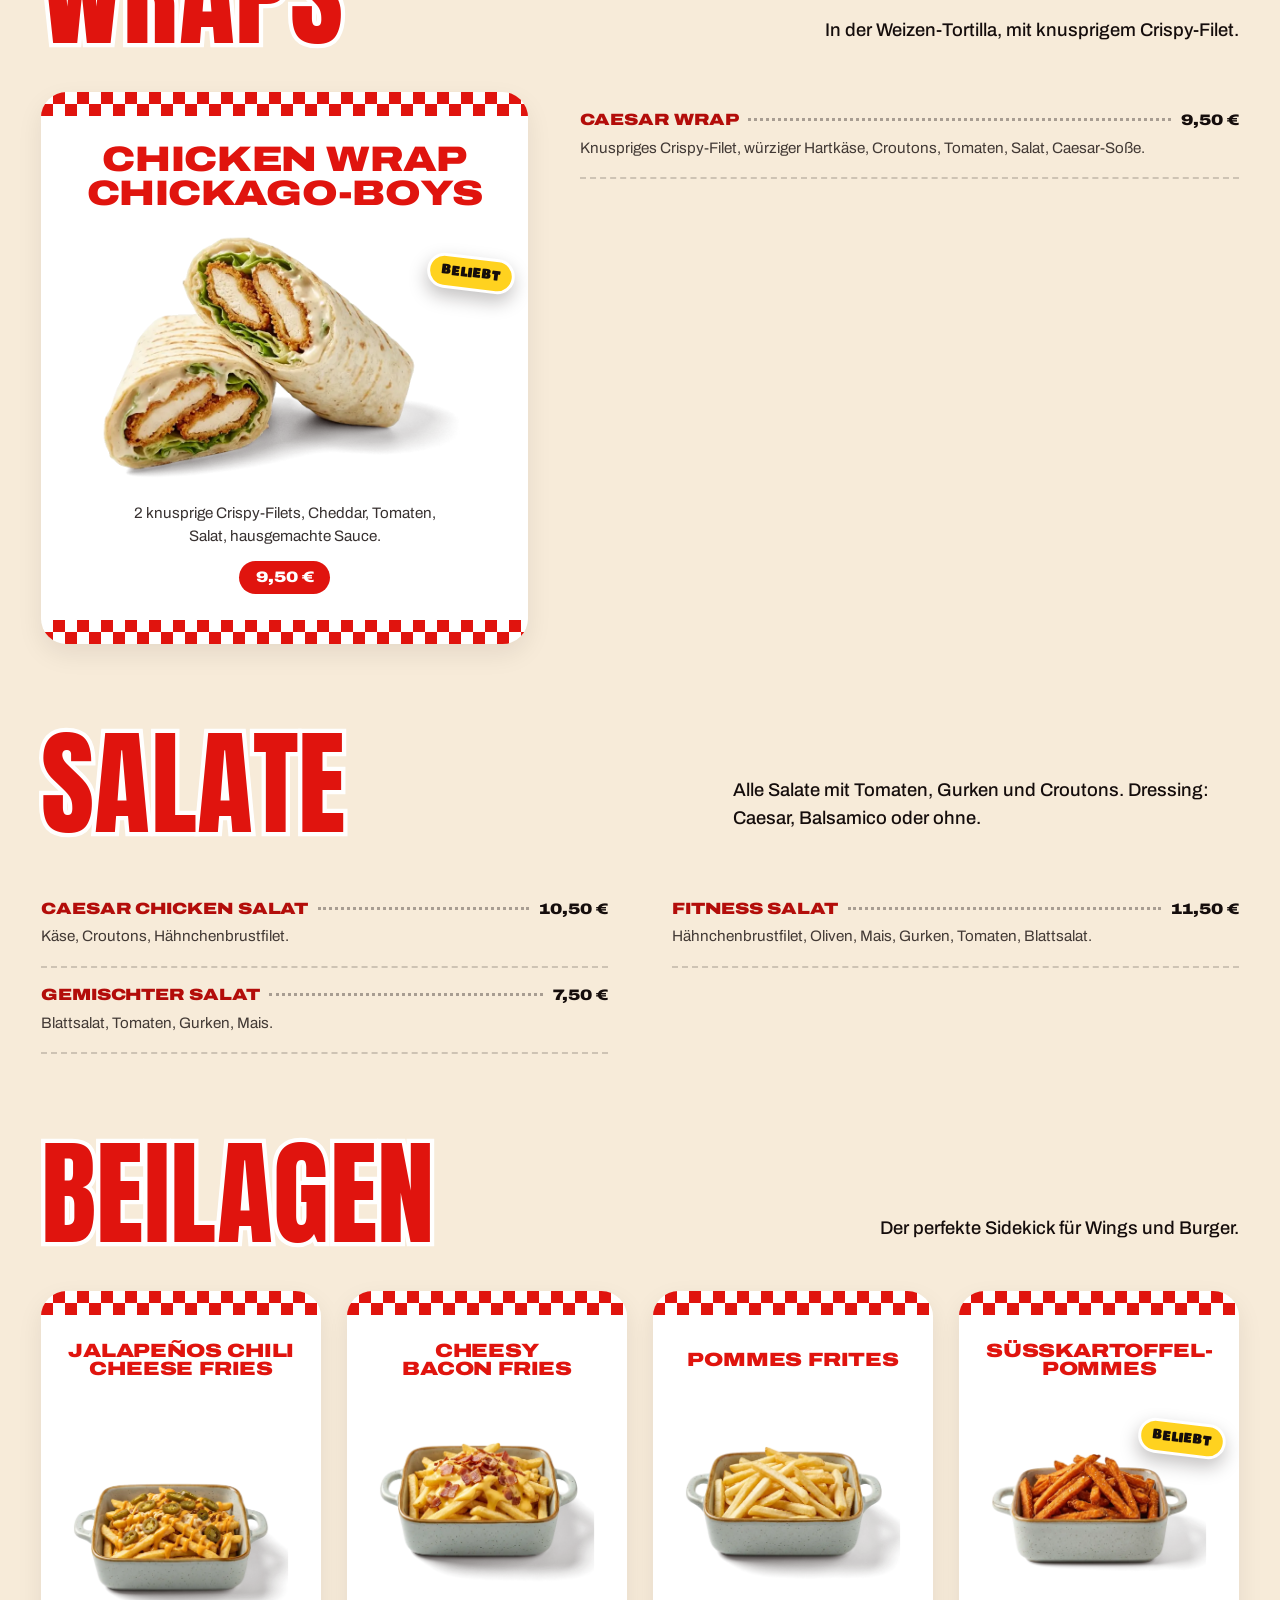
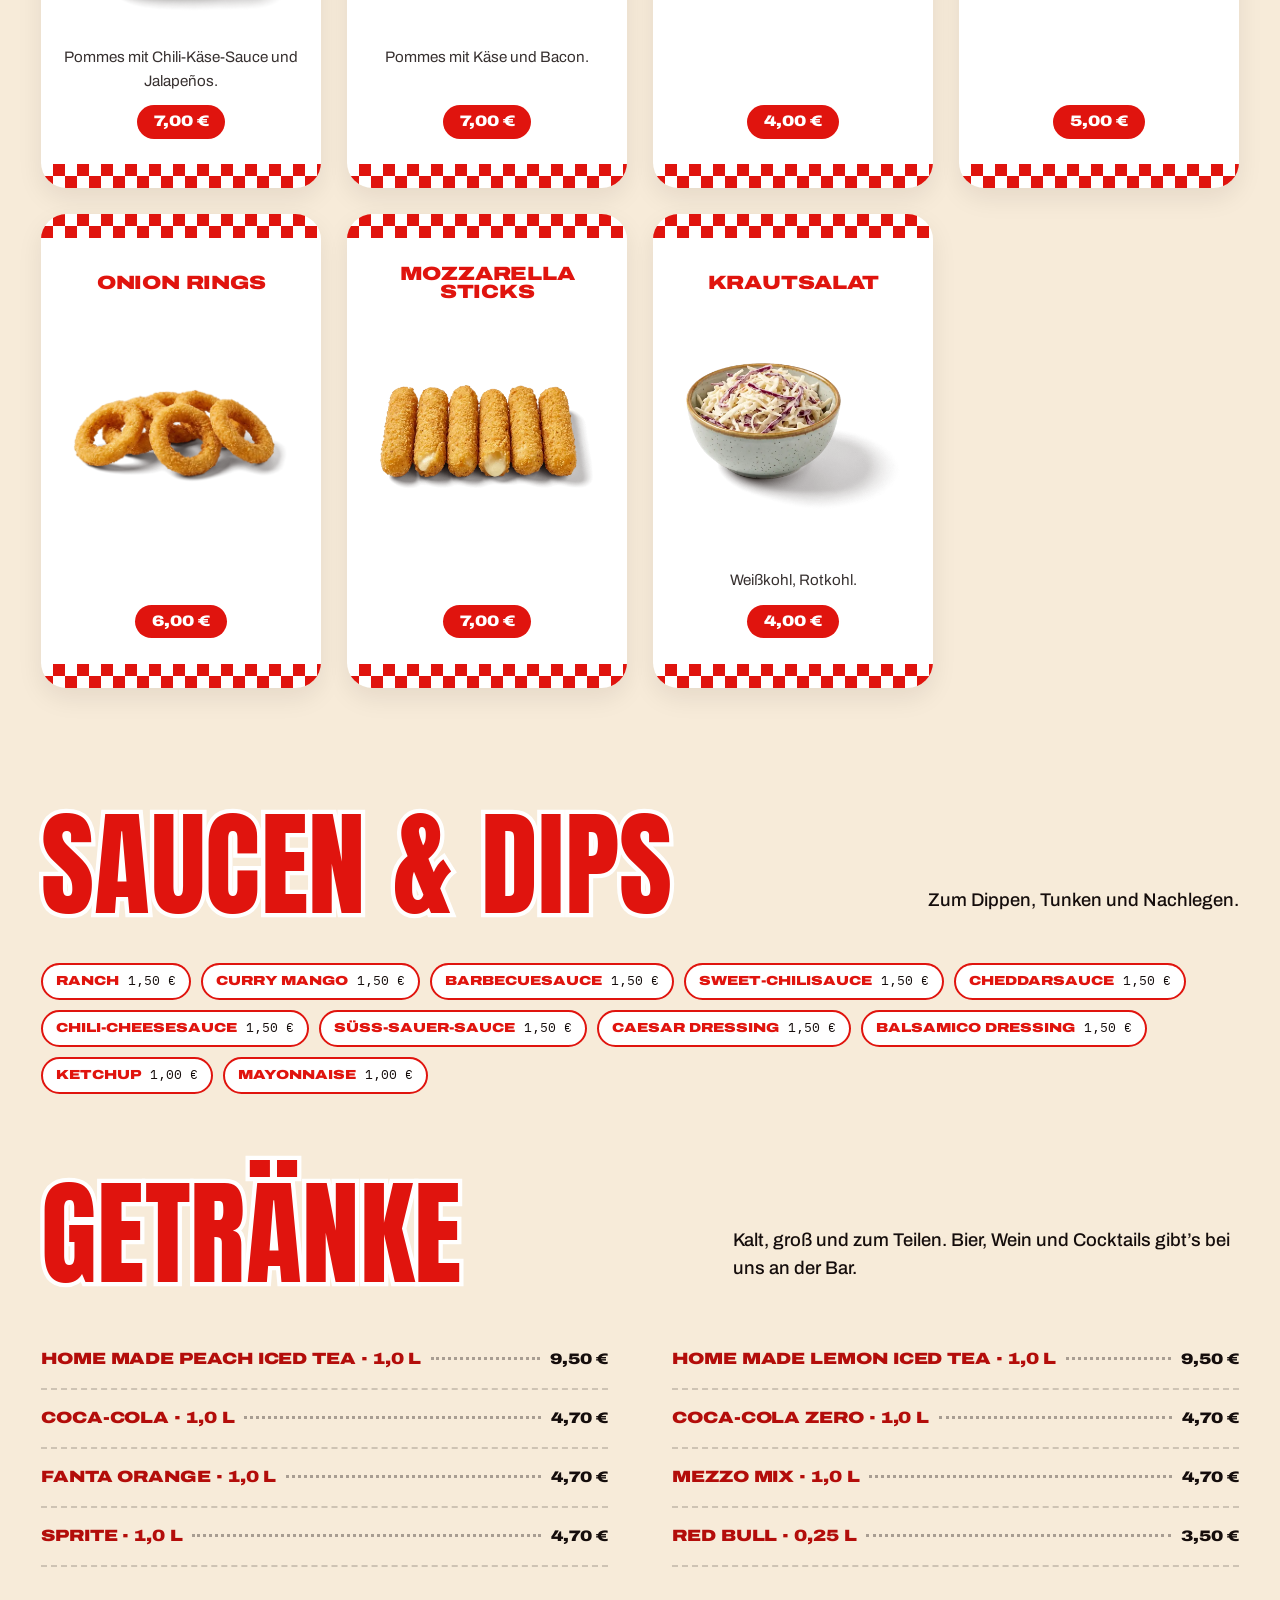
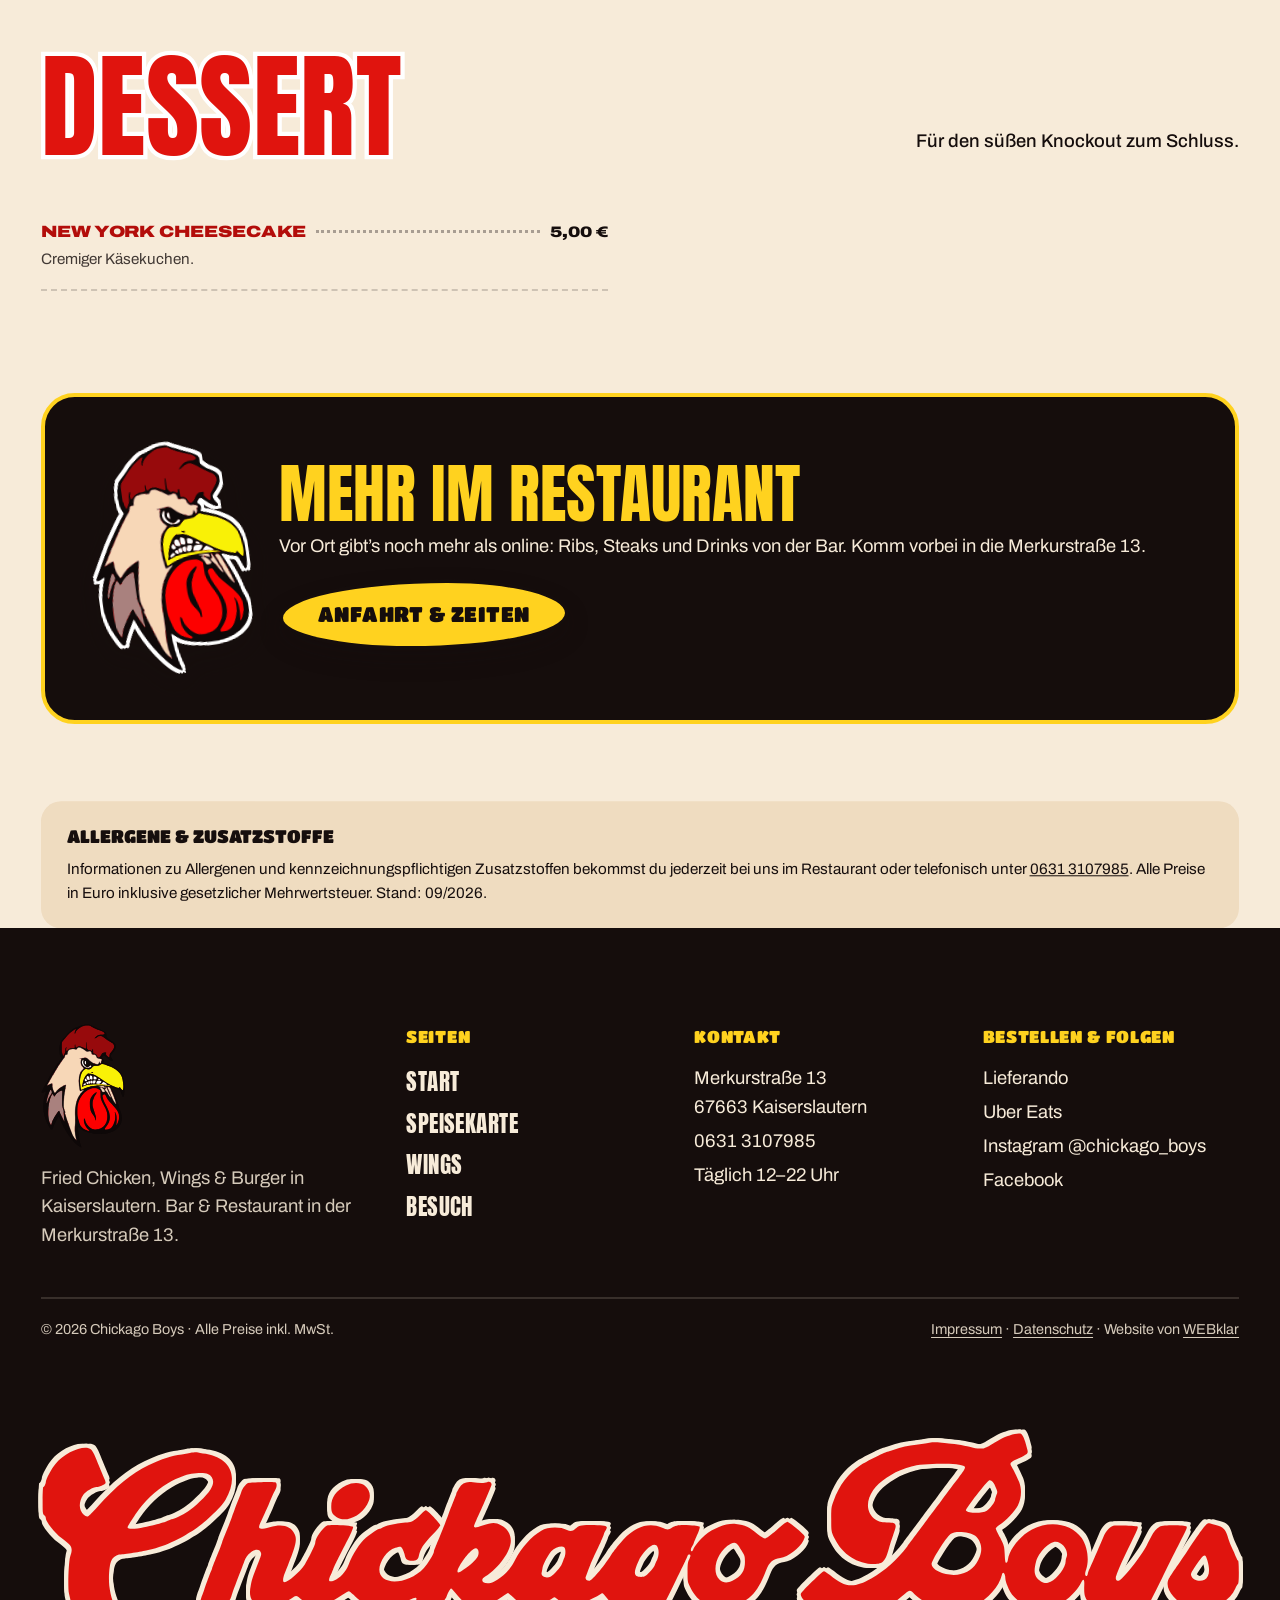
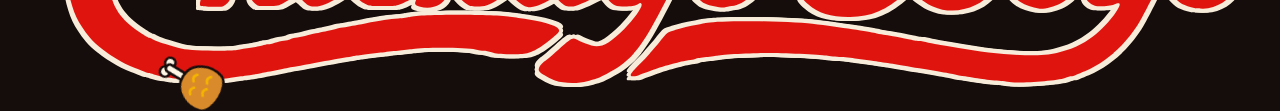
==== commit 3f87875b: "Neue Speisenfotos auf der Website, Prompts für die restlichen Gerichte - 28 Gemini-Bilder zugeordnet" ====
--- a/speisekarte.html
+++ b/speisekarte.html
@@ -16,7 +16,7 @@
   <meta property="og:image" content="assets/img/og-image.jpg">
   <link rel="preload" href="assets/fonts/anton-latin.woff2" as="font" type="font/woff2" crossorigin>
   <link rel="preload" href="assets/fonts/titan-one-latin.woff2" as="font" type="font/woff2" crossorigin>
-  <link rel="preload" href="assets/img/cut-steakhouse-burger.webp" as="image" type="image/webp">
+  <link rel="preload" href="assets/img/menu/steakhouse-burger.webp" as="image" type="image/webp">
   <link rel="stylesheet" href="assets/css/style.css">
   <script>
     (function (d) {
@@ -80,7 +80,7 @@
         <h1 class="display stroke" id="page-title" data-hero-big>Die Karte</h1>
         <p class="lead">Wings, Tenders, Burger, Wraps und Sides – alles mild oder scharf, zum Mitnehmen, geliefert oder direkt bei uns.</p>
       </div>
-      <div class="page-hero__img"><img src="assets/img/cut-steakhouse-burger.webp" width="900" height="669" alt="Steakhouse Burger mit Pepper-Jack-Käse und Bacon"></div>
+      <div class="page-hero__img"><img class="shot" src="assets/img/menu/steakhouse-burger.webp" width="834" height="526" alt="Steakhouse Burger mit Pepper-Jack-Käse und Bacon"></div>
       <span class="sticker sticker--red page-hero__st" data-sticker>Mild oder<br>scharf?</span>
     </section>
 
@@ -106,31 +106,36 @@
           <h2 class="display stroke" id="h-chicken" data-pop>Chicken</h2>
           <p>Alle Chicken-Gerichte bekommst du im Schärfegrad deiner Wahl: <strong>mild oder scharf</strong> – ohne Aufpreis.</p>
         </div>
-        <div class="dish-grid">
+        <div class="dish-grid dish-grid--4">
           <article class="dish" data-reveal>
             <h3 class="dish__name">Chicken Wings</h3>
-            <div class="dish__media"><img src="assets/img/cut-chicken-wings.webp" width="1000" height="813" loading="lazy" alt="Knusprige Chicken Wings"></div>
+            <div class="dish__media"><img class="shot" src="assets/img/menu/chicken-wings.webp" width="916" height="366" loading="lazy" alt="Zehn knusprige Chicken Wings"></div>
             <div class="dish__body"><p>Knusprig, mit Sauce nach Wahl.</p><div class="variants"><span>6 Stück · 8,50 €</span><span>10 Stück · 11,00 €</span><span>20 Stück · 22,00 €</span></div></div>
           </article>
           <article class="dish" data-reveal>
             <h3 class="dish__name">Buffalo Red Hot Wings</h3>
-            <div class="dish__media"><img src="assets/img/cut-buffalo-wings.webp" width="800" height="784" loading="lazy" alt="Buffalo Red Hot Wings mit Dip"></div>
+            <div class="dish__media"><img class="shot" src="assets/img/menu/buffalo-red-hot-wings.webp" width="916" height="535" loading="lazy" alt="Buffalo Red Hot Wings in der Steingutschale"></div>
             <div class="dish__body"><p>10 Stück, in Buffalo-Red-Hot-Sauce.</p><span class="price">14,00 €</span></div>
           </article>
           <article class="dish" data-reveal>
             <h3 class="dish__name">Chipotle Honey BBQ Wings</h3>
-            <div class="dish__media"><img src="assets/img/cut-bbq-wings.webp" width="800" height="830" loading="lazy" alt="Chipotle Honey BBQ Wings mit Dip"></div>
+            <div class="dish__media"><img class="shot" src="assets/img/menu/chipotle-honey-bbq-wings.webp" width="916" height="491" loading="lazy" alt="Chipotle Honey BBQ Wings in der Steingutschale"></div>
             <div class="dish__body"><p>10 Stück, in Chipotle-Honey-BBQ-Sauce.</p><span class="price">14,00 €</span></div>
           </article>
           <article class="dish" data-reveal>
             <h3 class="dish__name">Teriyaki Wings</h3>
-            <div class="dish__media"><img src="assets/img/cut-teriyaki-wings.webp" width="800" height="789" loading="lazy" alt="Teriyaki Wings mit Dip"></div>
+            <div class="dish__media"><img class="shot" src="assets/img/menu/teriyaki-wings.webp" width="916" height="591" loading="lazy" alt="Teriyaki Wings in der Steingutschale"></div>
             <div class="dish__body"><p>10 Stück, in Teriyaki-Sauce.</p><span class="price">14,00 €</span></div>
           </article>
           <article class="dish" data-reveal>
             <h3 class="dish__name">Sweet Chili Wings</h3>
-            <div class="dish__media"><img src="assets/img/cut-sweet-chili-wings.webp" width="800" height="709" loading="lazy" alt="Sweet Chili Wings mit Dip"></div>
+            <div class="dish__media"><img class="shot" src="assets/img/menu/sweet-chili-wings.webp" width="916" height="528" loading="lazy" alt="Sweet Chili Wings in der Steingutschale"></div>
             <div class="dish__body"><p>10 Stück, in Sweet-Chili-Sauce.</p><span class="price">14,00 €</span></div>
+          </article>
+          <article class="dish" data-reveal>
+            <h3 class="dish__name">Crispy-Chicken Tenders</h3>
+            <div class="dish__media"><img class="shot" src="assets/img/menu/crispy-chicken-tenders-5-stueck.webp" width="911" height="378" loading="lazy" alt="Fünf knusprig panierte Crispy-Chicken Tenders"></div>
+            <div class="dish__body"><p>Knusprig panierte Hähnchenfilets.</p><div class="variants"><span>5 Stück · 9,50 €</span><span>10 Stück · 17,00 €</span></div></div>
           </article>
           <article class="dish dish--special dish--promo" data-reveal>
             <span class="dish__kicker">Für die ganze Crew</span>
@@ -140,8 +145,6 @@
           </article>
         </div>
         <div class="dish-list">
-          <div class="item"><div class="item__row"><h3>Crispy-Chicken Tenders&nbsp;· 5&nbsp;Stück</h3><span class="item__dots"></span><span class="item__price">9,50 €</span></div><p>Knusprig panierte Hähnchenfilets.</p></div>
-          <div class="item"><div class="item__row"><h3>Crispy-Chicken Tenders&nbsp;· 10&nbsp;Stück</h3><span class="item__dots"></span><span class="item__price">17,00 €</span></div><p>Knusprig panierte Hähnchenfilets.</p></div>
           <div class="item"><div class="item__row"><h3>Buffalo Red Hot Tenders&nbsp;· 5&nbsp;Stück</h3><span class="item__dots"></span><span class="item__price">11,50 €</span></div><p>In Buffalo-Red-Hot-Sauce.</p></div>
           <div class="item"><div class="item__row"><h3>Chipotle Honey BBQ Tenders&nbsp;· 5&nbsp;Stück</h3><span class="item__dots"></span><span class="item__price">11,50 €</span></div><p>In Chipotle-Honey-BBQ-Sauce.</p></div>
           <div class="item"><div class="item__row"><h3>Teriyaki Tenders&nbsp;· 5&nbsp;Stück</h3><span class="item__dots"></span><span class="item__price">11,50 €</span></div><p>In Teriyaki-Sauce.</p></div>
@@ -157,7 +160,7 @@
         <div class="cat-split">
           <article class="dish dish--special" data-reveal>
             <h3 class="dish__name"><span class="dish__script dish__script--long">Chicken Home Style</span> Honey Mustard Bacon</h3>
-            <div class="dish__media"><span class="sticker dish__badge">Beliebt</span><img src="assets/img/cut-chicken-honey-mustard.webp" width="900" height="734" loading="lazy" alt="Chicken Burger Home Style mit Honey Mustard und Bacon"></div>
+            <div class="dish__media"><span class="sticker dish__badge">Beliebt</span><img class="shot" src="assets/img/menu/chicken-home-style-honey-mustard-bacon.webp" width="874" height="637" loading="lazy" alt="Chicken Burger Home Style mit Honey Mustard und Bacon"></div>
             <div class="dish__body"><p>Cheddar, Bacon, Tomaten, Zwiebeln, Salat, Honey-Mustard-Soße.</p><span class="price">12,50 €</span></div>
           </article>
           <div>
@@ -180,12 +183,12 @@
         <div class="dish-grid dish-grid--4">
           <article class="dish dish--special" data-reveal>
             <h3 class="dish__name"><span class="dish__script dish__script--the" aria-hidden="true">The</span> US Burger</h3>
-            <div class="dish__media"><span class="sticker dish__badge">Beliebt</span><img src="assets/img/cut-us-burger.webp" width="774" height="760" loading="lazy" alt="US Burger mit Ei und Bacon"></div>
+            <div class="dish__media"><span class="sticker dish__badge">Beliebt</span><img class="shot" src="assets/img/menu/us-burger.webp" width="853" height="616" loading="lazy" alt="US Burger mit Ei und Bacon"></div>
             <div class="dish__body"><p>Cheddar, Ei, Bacon, karamellisierte Zwiebeln, BBQ-Soße.</p><span class="price">13,50 €</span></div>
           </article>
           <article class="dish dish--special" data-reveal>
             <h3 class="dish__name"><span class="dish__script">Steakhouse</span> Burger</h3>
-            <div class="dish__media"><img src="assets/img/cut-steakhouse-burger.webp" width="900" height="669" loading="lazy" alt="Steakhouse Burger"></div>
+            <div class="dish__media"><img class="shot" src="assets/img/menu/steakhouse-burger.webp" width="834" height="526" loading="lazy" alt="Steakhouse Burger"></div>
             <div class="dish__body"><p>Pepper-Jack-Käse, Bacon, karamellisierte Zwiebeln, Steakhouse-Soße.</p><span class="price">13,50 €</span></div>
           </article>
           <article class="dish" data-reveal>
@@ -195,7 +198,7 @@
           </article>
           <article class="dish" data-reveal>
             <h3 class="dish__name">Hamburger</h3>
-            <div class="dish__media"><img src="assets/img/cut-hamburger.webp" width="900" height="648" loading="lazy" alt="Hamburger"></div>
+            <div class="dish__media"><img class="shot" src="assets/img/menu/hamburger.webp" width="824" height="499" loading="lazy" alt="Hamburger"></div>
             <div class="dish__body"><p>Karamellisierte Zwiebeln, Ketchup, Mayonnaise.</p><span class="price">11,50 €</span></div>
           </article>
         </div>
@@ -232,7 +235,7 @@
         <div class="cat-split">
           <article class="dish" data-reveal>
             <h3 class="dish__name">Chicken Wrap Chickago-Boys</h3>
-            <div class="dish__media"><span class="sticker dish__badge">Beliebt</span><img src="assets/img/cut-chicken-wrap.webp" width="800" height="800" loading="lazy" alt="Chicken Wrap Chickago-Boys, aufgeschnitten"></div>
+            <div class="dish__media"><span class="sticker dish__badge">Beliebt</span><img class="shot" src="assets/img/menu/chicken-wrap-chickago-boys.webp" width="812" height="546" loading="lazy" alt="Chicken Wrap Chickago-Boys, aufgeschnitten"></div>
             <div class="dish__body"><p>2 knusprige Crispy-Filets, Cheddar, Tomaten, Salat, hausgemachte Sauce.</p><span class="price">9,50 €</span></div>
           </article>
           <div class="dish-list">
@@ -260,24 +263,42 @@
           <h2 class="display stroke" id="h-beilagen" data-pop>Beilagen</h2>
           <p>Der perfekte Sidekick für Wings und Burger.</p>
         </div>
-        <div class="dish-grid dish-grid--2">
+        <div class="dish-grid dish-grid--4">
           <article class="dish" data-reveal>
             <h3 class="dish__name">Jalapeños Chili Cheese Fries</h3>
-            <div class="dish__media"><img src="assets/img/cut-chili-cheese-fries.webp" width="700" height="700" loading="lazy" alt="Jalapeños Chili Cheese Fries"></div>
+            <div class="dish__media"><img class="shot" src="assets/img/menu/jalapenos-chili-cheese-fries.webp" width="916" height="839" loading="lazy" alt="Jalapeños Chili Cheese Fries"></div>
             <div class="dish__body"><p>Pommes mit Chili-Käse-Sauce und Jalapeños.</p><span class="price">7,00 €</span></div>
           </article>
           <article class="dish" data-reveal>
             <h3 class="dish__name">Cheesy Bacon Fries</h3>
-            <div class="dish__media"><img src="assets/img/cut-cheesy-bacon-fries.webp" width="700" height="700" loading="lazy" alt="Cheesy Bacon Fries"></div>
+            <div class="dish__media"><img class="shot" src="assets/img/menu/cheesy-bacon-fries.webp" width="916" height="609" loading="lazy" alt="Cheesy Bacon Fries"></div>
             <div class="dish__body"><p>Pommes mit Käse und Bacon.</p><span class="price">7,00 €</span></div>
           </article>
-        </div>
-        <div class="dish-list">
-          <div class="item"><div class="item__row"><h3>Pommes frites</h3><span class="item__dots"></span><span class="item__price">4,00 €</span></div></div>
-          <div class="item"><div class="item__row"><h3>Süßkartoffel-Pommes <span class="tag">Beliebt</span></h3><span class="item__dots"></span><span class="item__price">5,00 €</span></div></div>
-          <div class="item"><div class="item__row"><h3>Onion Rings</h3><span class="item__dots"></span><span class="item__price">6,00 €</span></div></div>
-          <div class="item"><div class="item__row"><h3>Mozzarella Sticks</h3><span class="item__dots"></span><span class="item__price">7,00 €</span></div></div>
-          <div class="item"><div class="item__row"><h3>Krautsalat</h3><span class="item__dots"></span><span class="item__price">4,00 €</span></div><p>Weißkohl, Rotkohl.</p></div>
+          <article class="dish" data-reveal>
+            <h3 class="dish__name">Pommes frites</h3>
+            <div class="dish__media"><img class="shot" src="assets/img/menu/pommes-frites.webp" width="916" height="578" loading="lazy" alt="Pommes frites in der Steingutschale"></div>
+            <div class="dish__body"><span class="price">4,00 €</span></div>
+          </article>
+          <article class="dish" data-reveal>
+            <h3 class="dish__name">Süßkartoffel-Pommes</h3>
+            <div class="dish__media"><span class="sticker dish__badge">Beliebt</span><img class="shot" src="assets/img/menu/suesskartoffel-pommes.webp" width="916" height="516" loading="lazy" alt="Süßkartoffel-Pommes in der Steingutschale"></div>
+            <div class="dish__body"><span class="price">5,00 €</span></div>
+          </article>
+          <article class="dish" data-reveal>
+            <h3 class="dish__name">Onion Rings</h3>
+            <div class="dish__media"><img class="shot" src="assets/img/menu/onion-rings.webp" width="916" height="410" loading="lazy" alt="Knusprige Onion Rings"></div>
+            <div class="dish__body"><span class="price">6,00 €</span></div>
+          </article>
+          <article class="dish" data-reveal>
+            <h3 class="dish__name">Mozzarella Sticks</h3>
+            <div class="dish__media"><img class="shot" src="assets/img/menu/mozzarella-sticks.webp" width="850" height="419" loading="lazy" alt="Knusprige Mozzarella Sticks"></div>
+            <div class="dish__body"><span class="price">7,00 €</span></div>
+          </article>
+          <article class="dish" data-reveal>
+            <h3 class="dish__name">Krautsalat</h3>
+            <div class="dish__media"><img class="shot" src="assets/img/menu/krautsalat.webp" width="820" height="569" loading="lazy" alt="Krautsalat aus Weiß- und Rotkohl im Schälchen"></div>
+            <div class="dish__body"><p>Weißkohl, Rotkohl.</p><span class="price">4,00 €</span></div>
+          </article>
         </div>
       </section>
 
--- a/assets/css/style.css
+++ b/assets/css/style.css
@@ -694,6 +694,8 @@
 }
 .dish__media img { position: absolute; z-index: 1; left: 11%; top: 6%; width: 78%; height: 88%; object-fit: contain; filter: drop-shadow(0 16px 16px rgba(21, 13, 12, .25)); transition: transform .7s var(--ease-pop); }
 .dish:hover .dish__media img { transform: scale(1.06) rotate(-2deg); }
+/* Die neuen Speisenfotos (assets/img/menu/) bringen ihren Kontaktschatten schon mit, deshalb kein zweiter CSS-Schatten */
+.dish__media img.shot, .hero__burger img.shot { filter: none; }
 .dish__badge { position: absolute; z-index: 2; right: calc(var(--pad-x) * .6); top: 14%; font-size: .85rem; --r: 7deg; border-width: 3px; }
 .dish__body { width: 100%; display: flex; flex-direction: column; align-items: center; gap: .75rem; flex: 1; }
 .dish p { font-size: .95rem; margin: 0; opacity: .85; max-width: 34ch; }
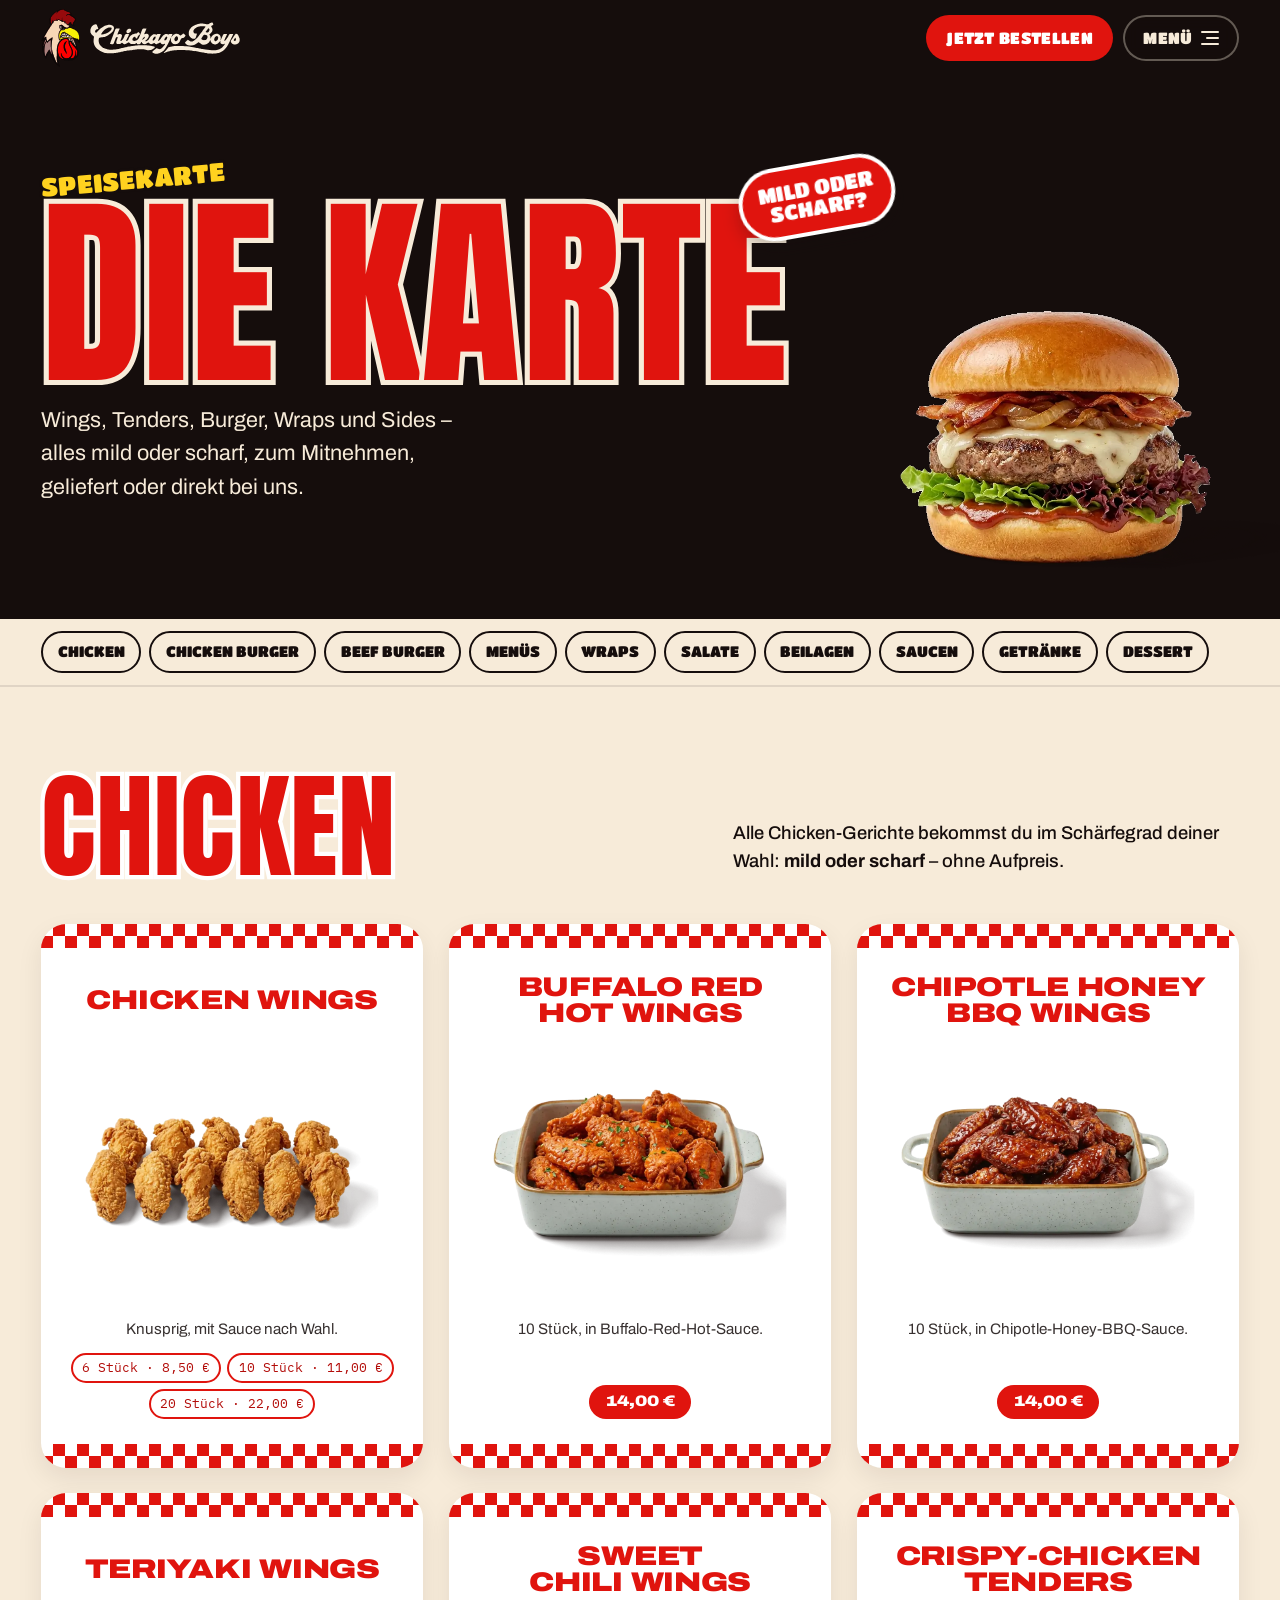
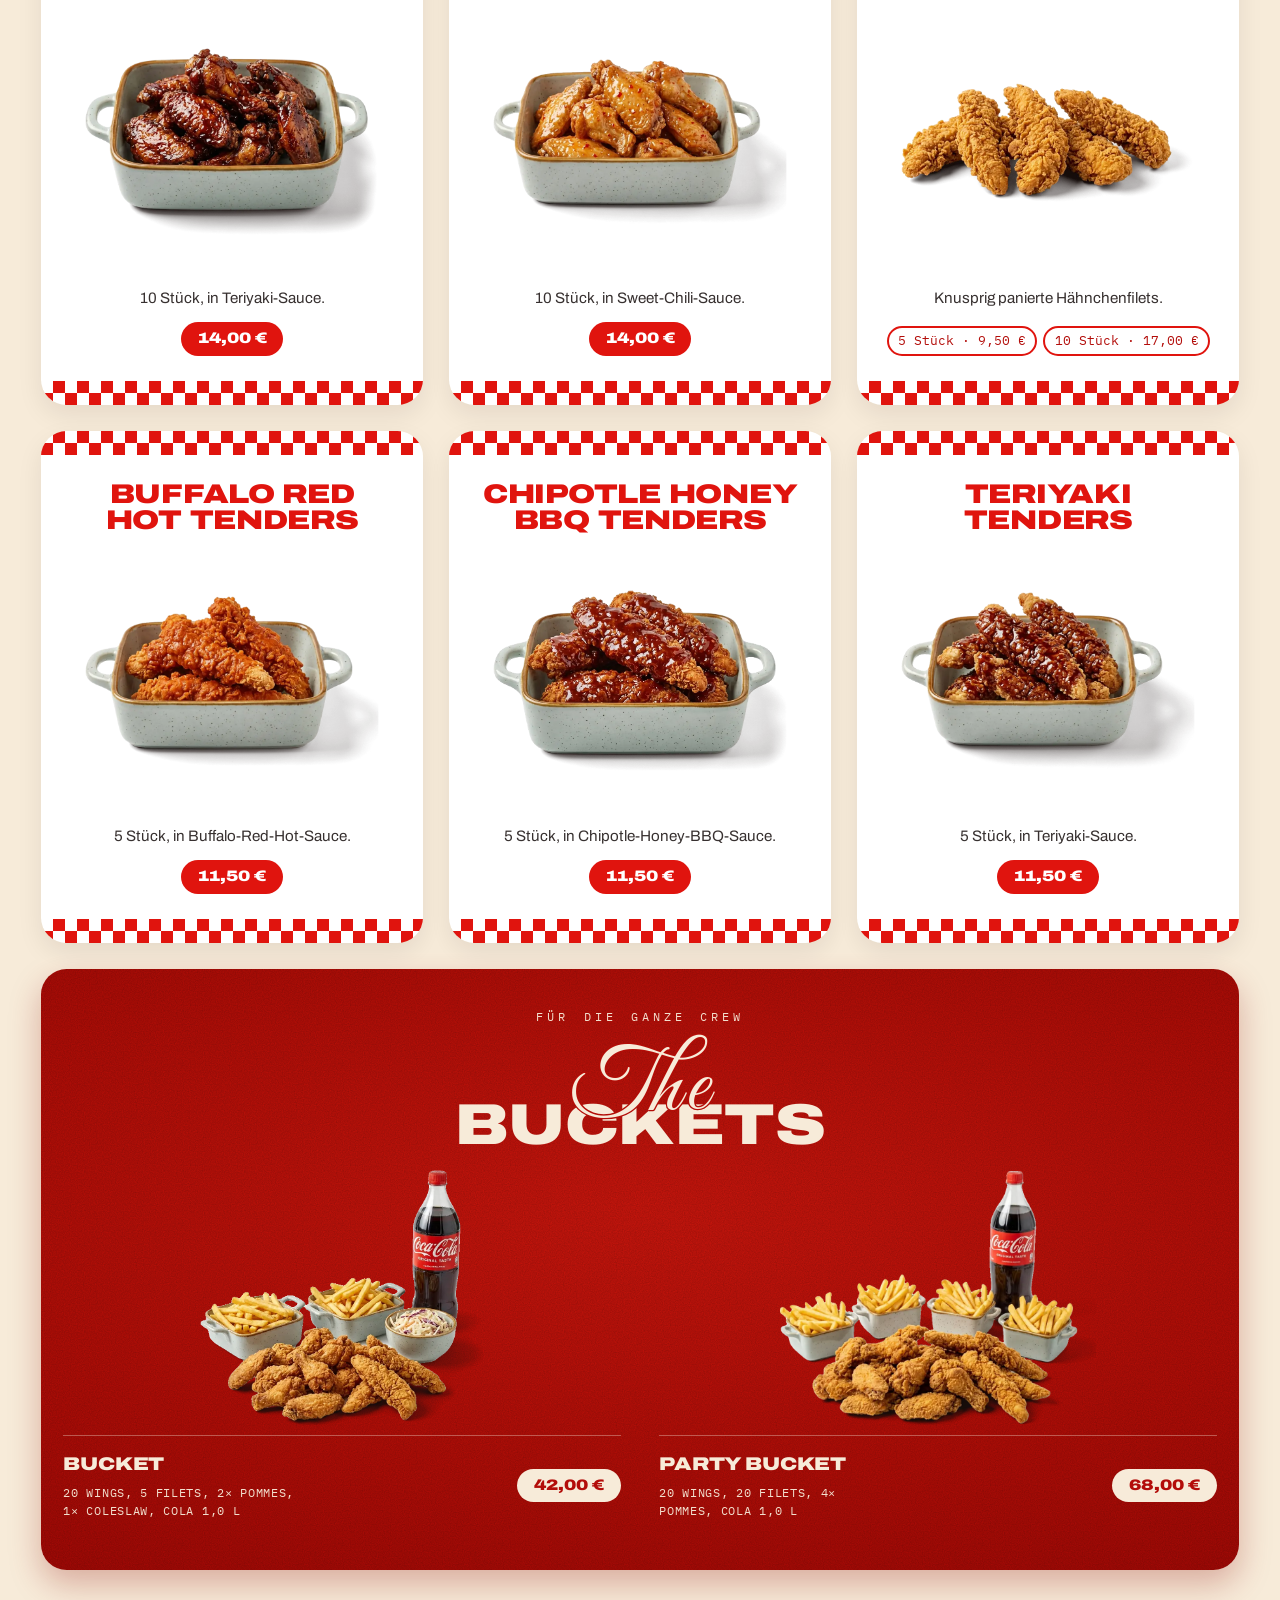
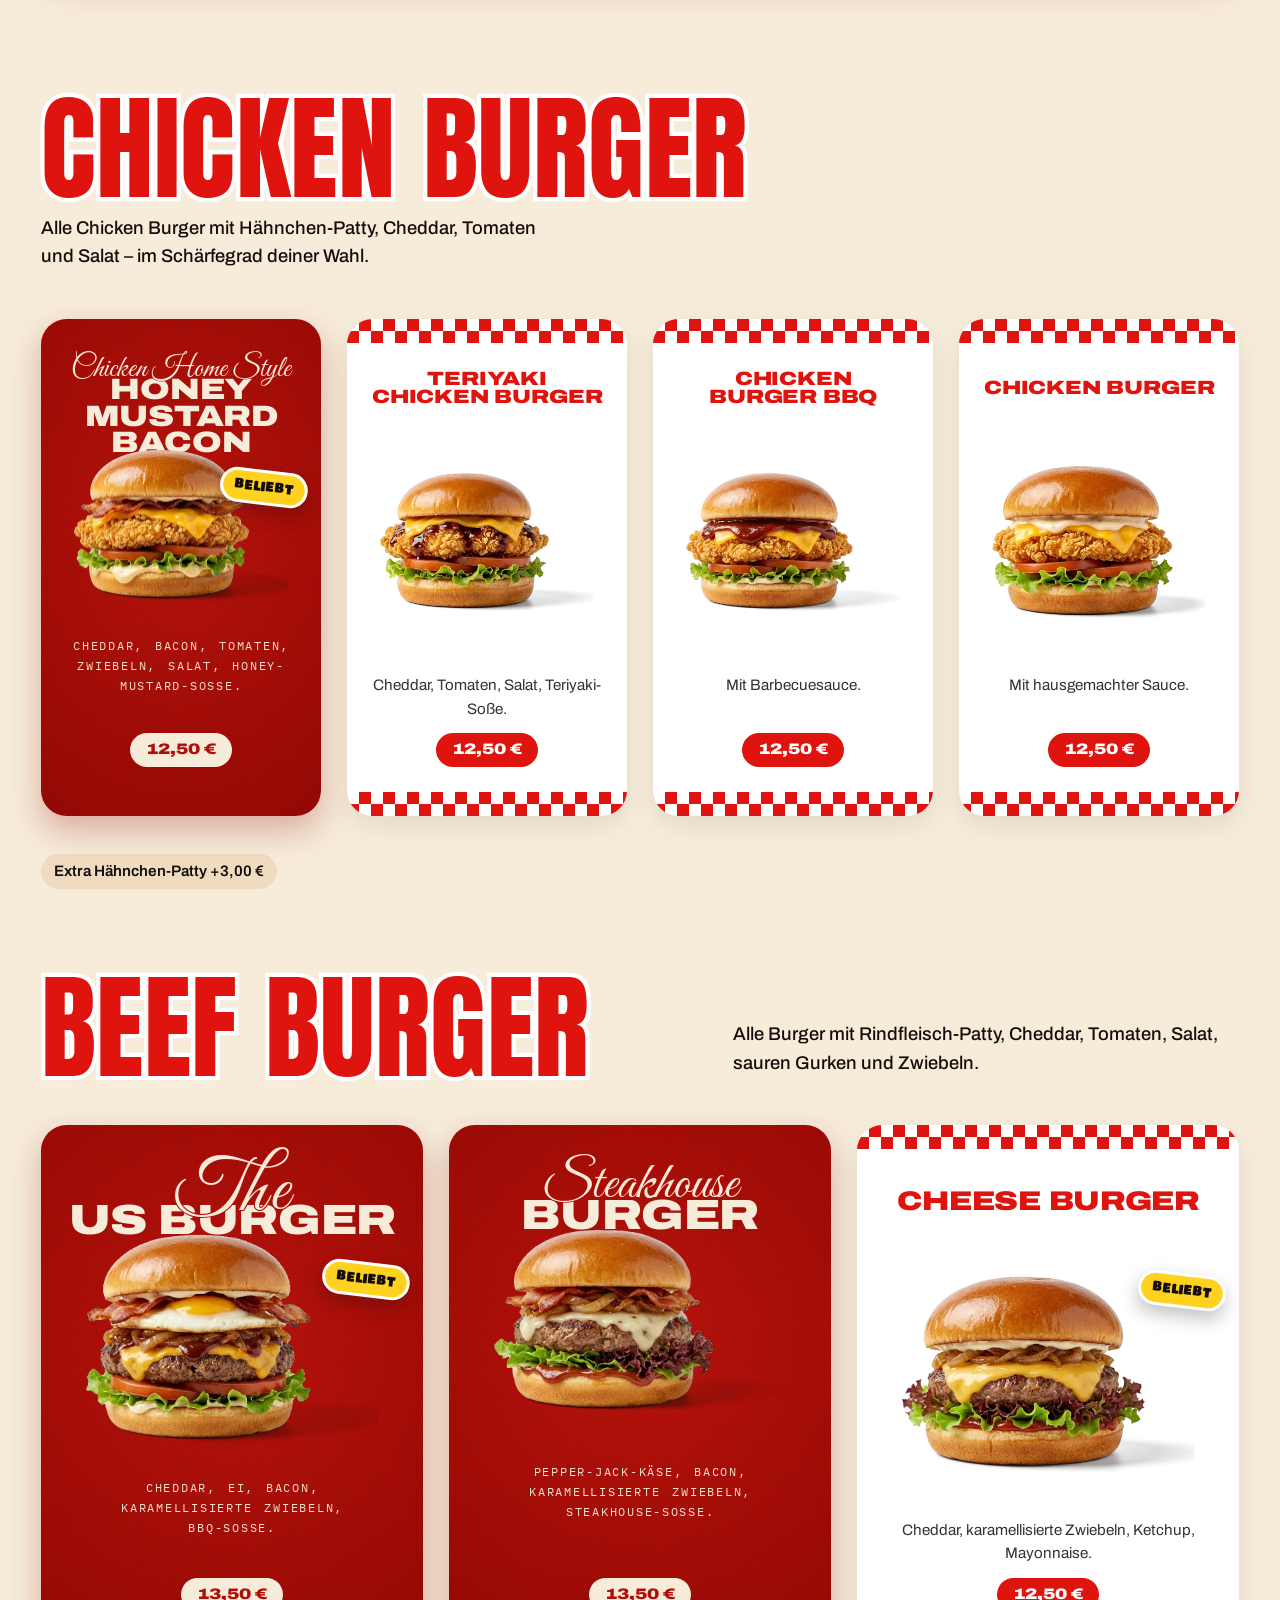
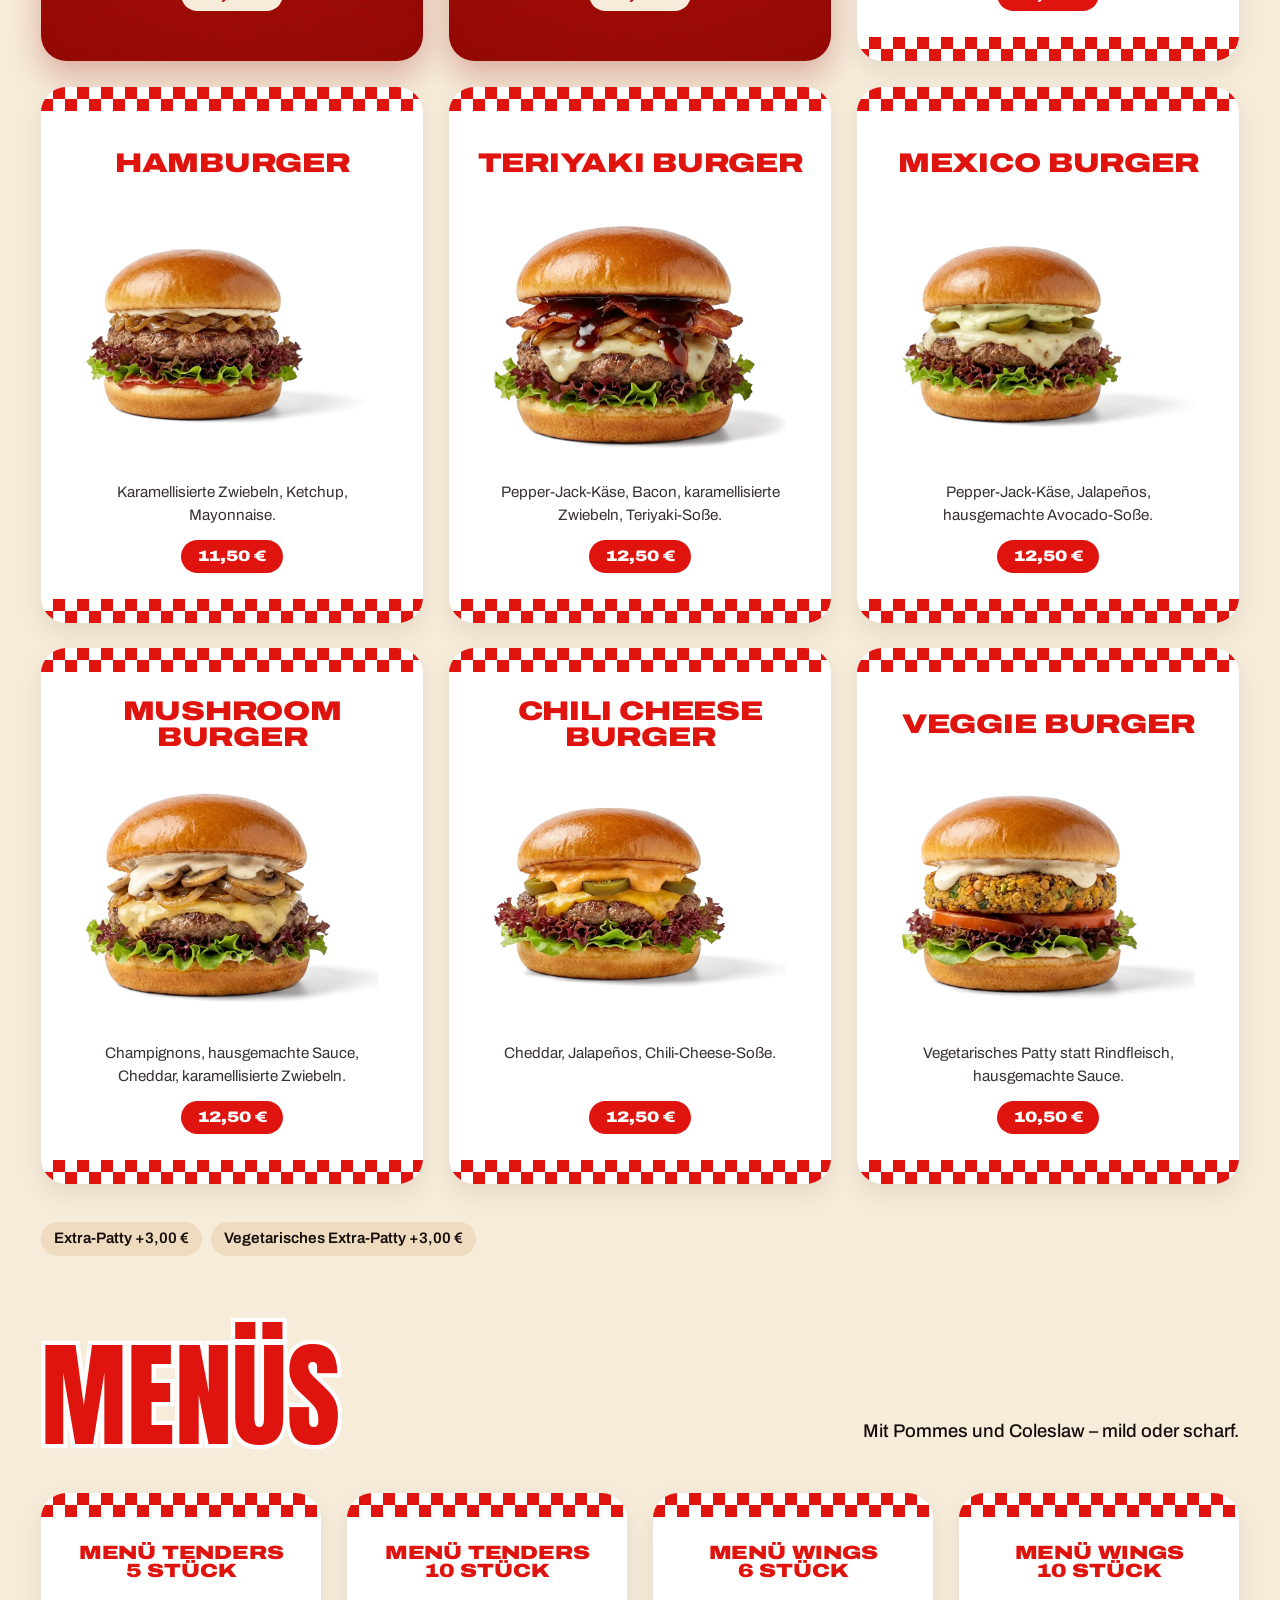
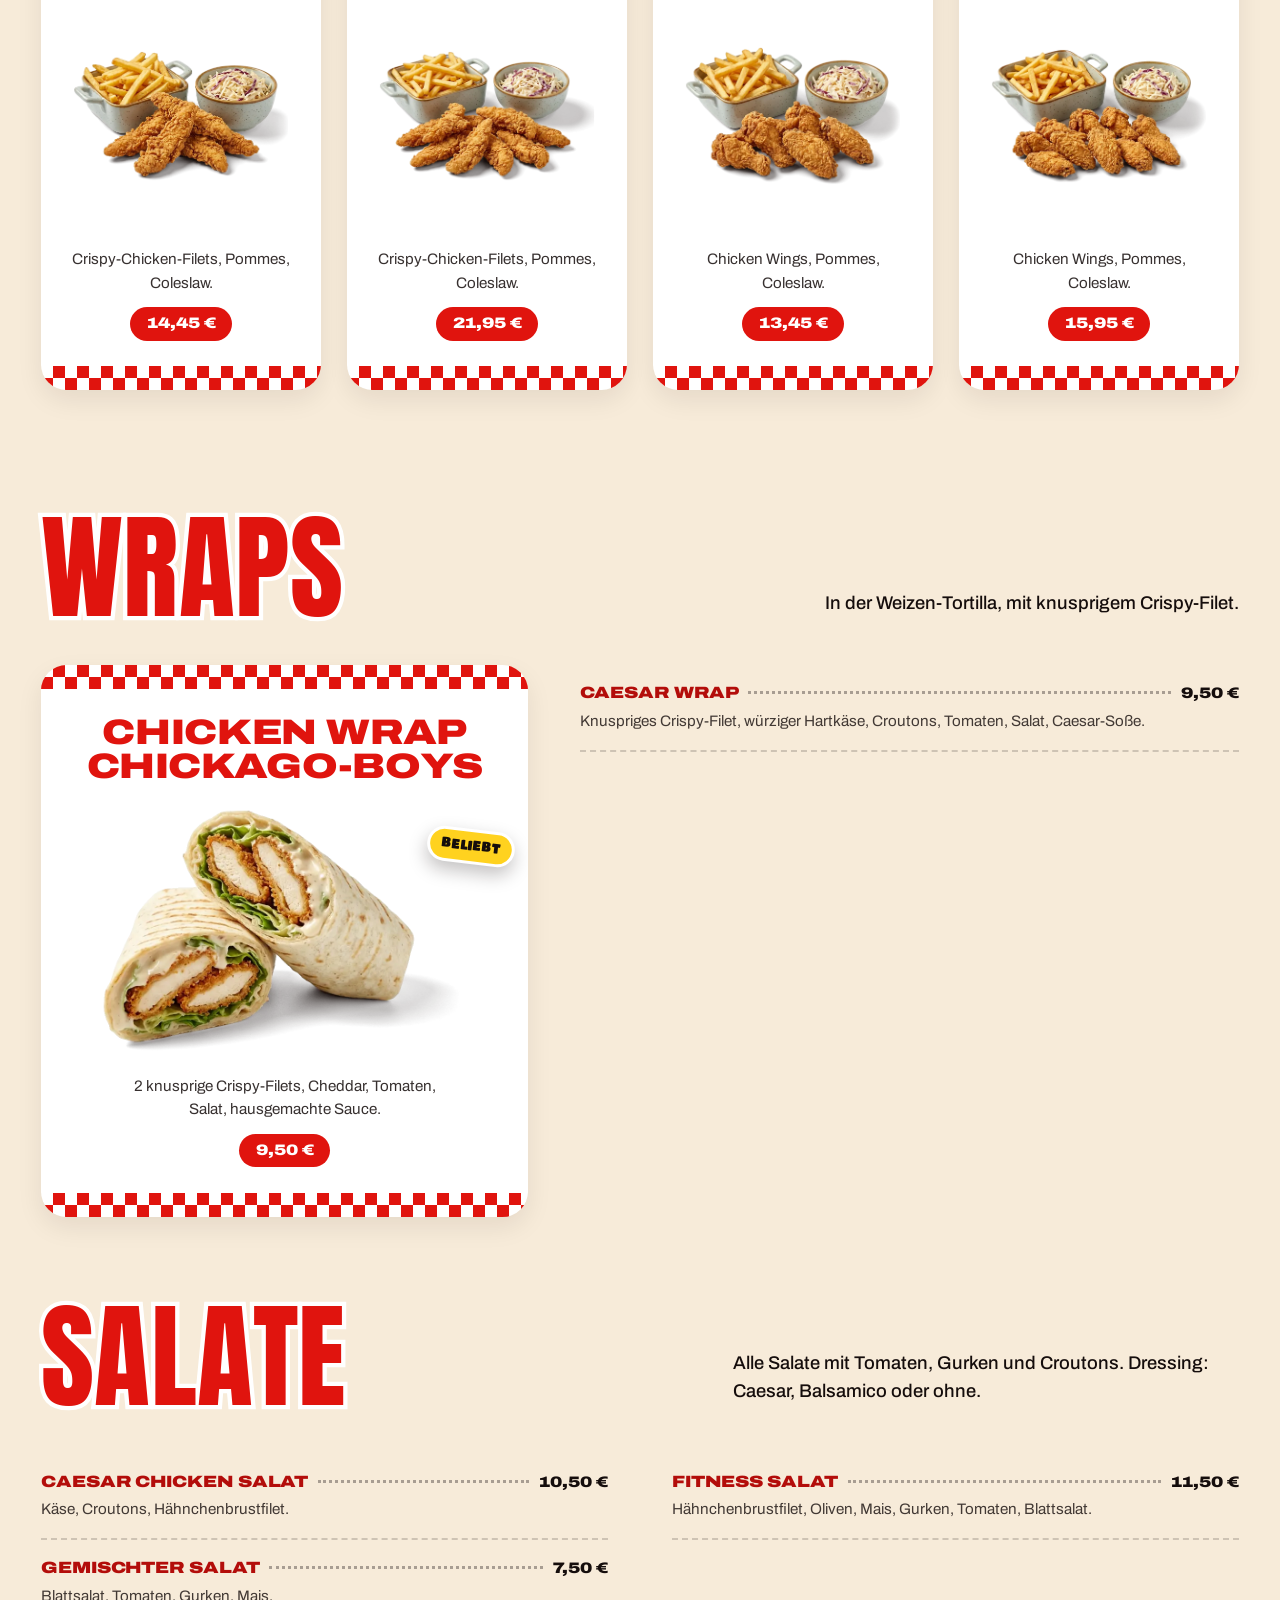
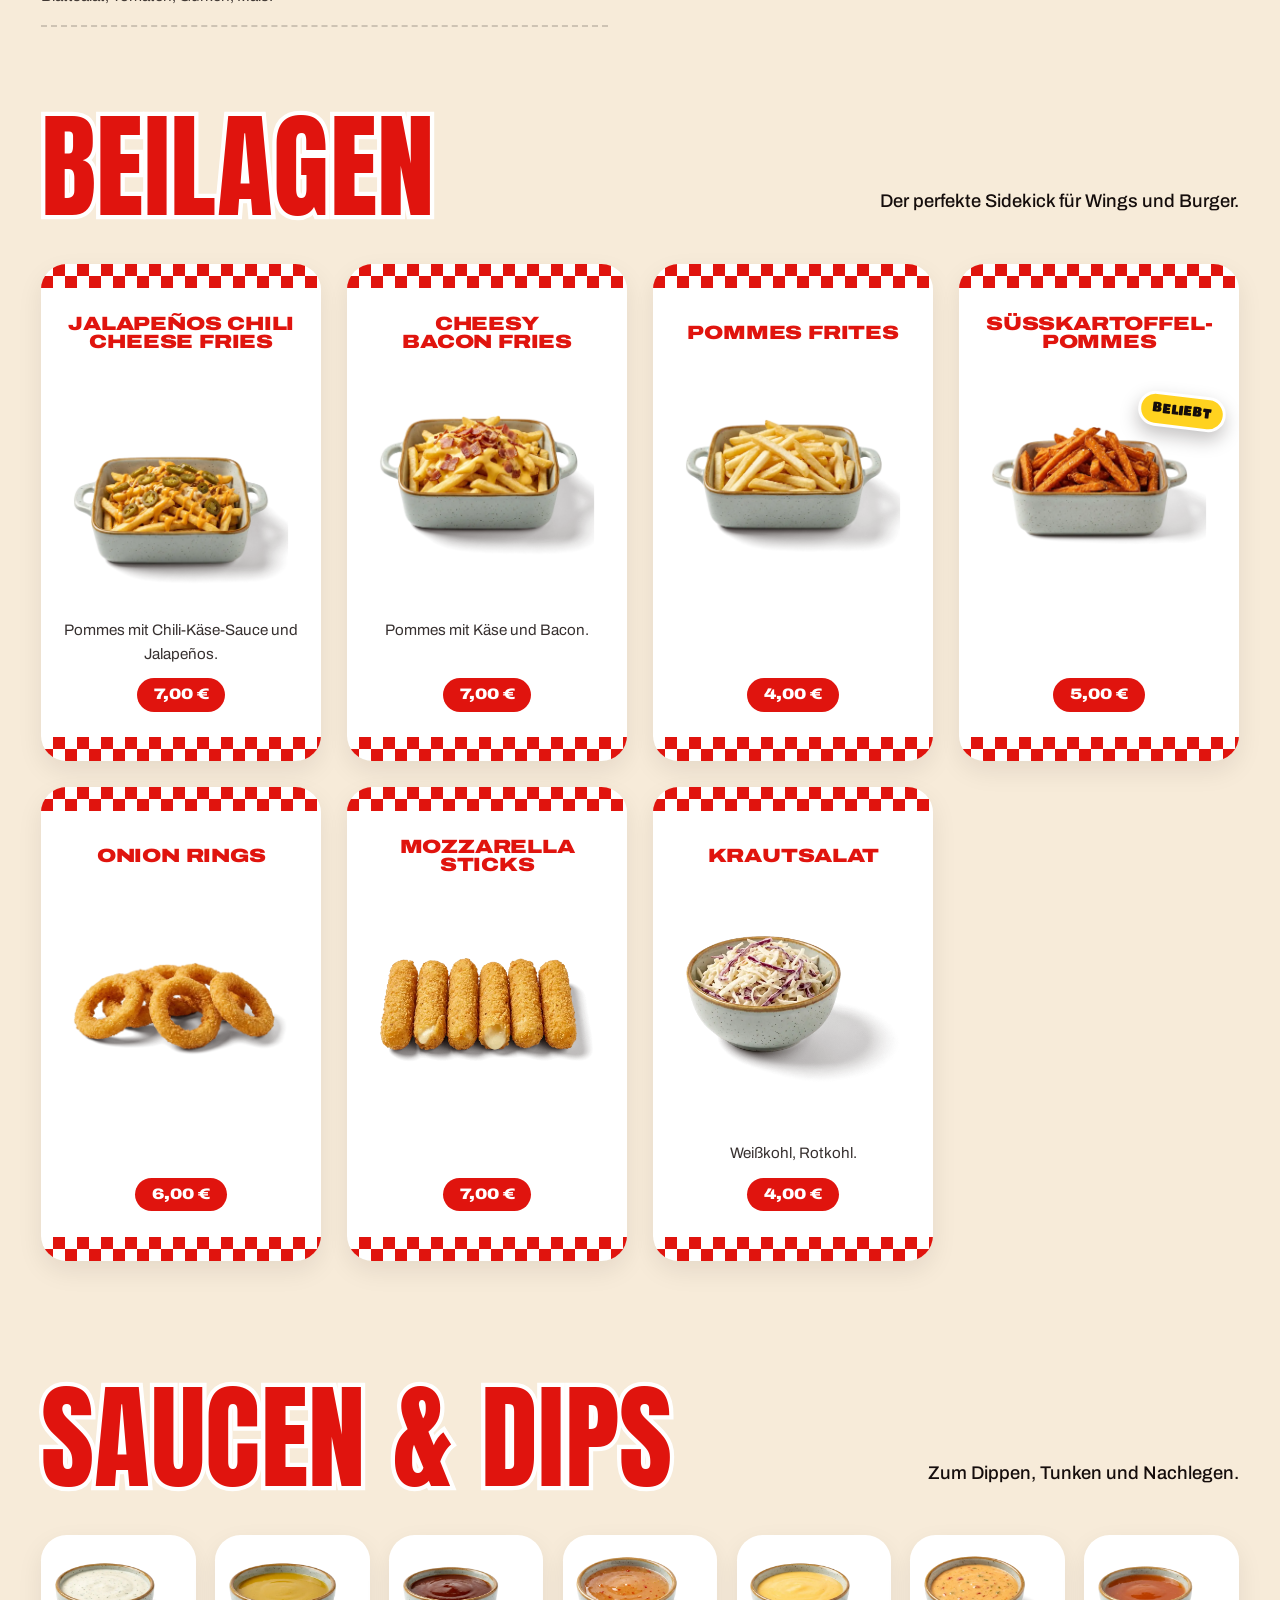
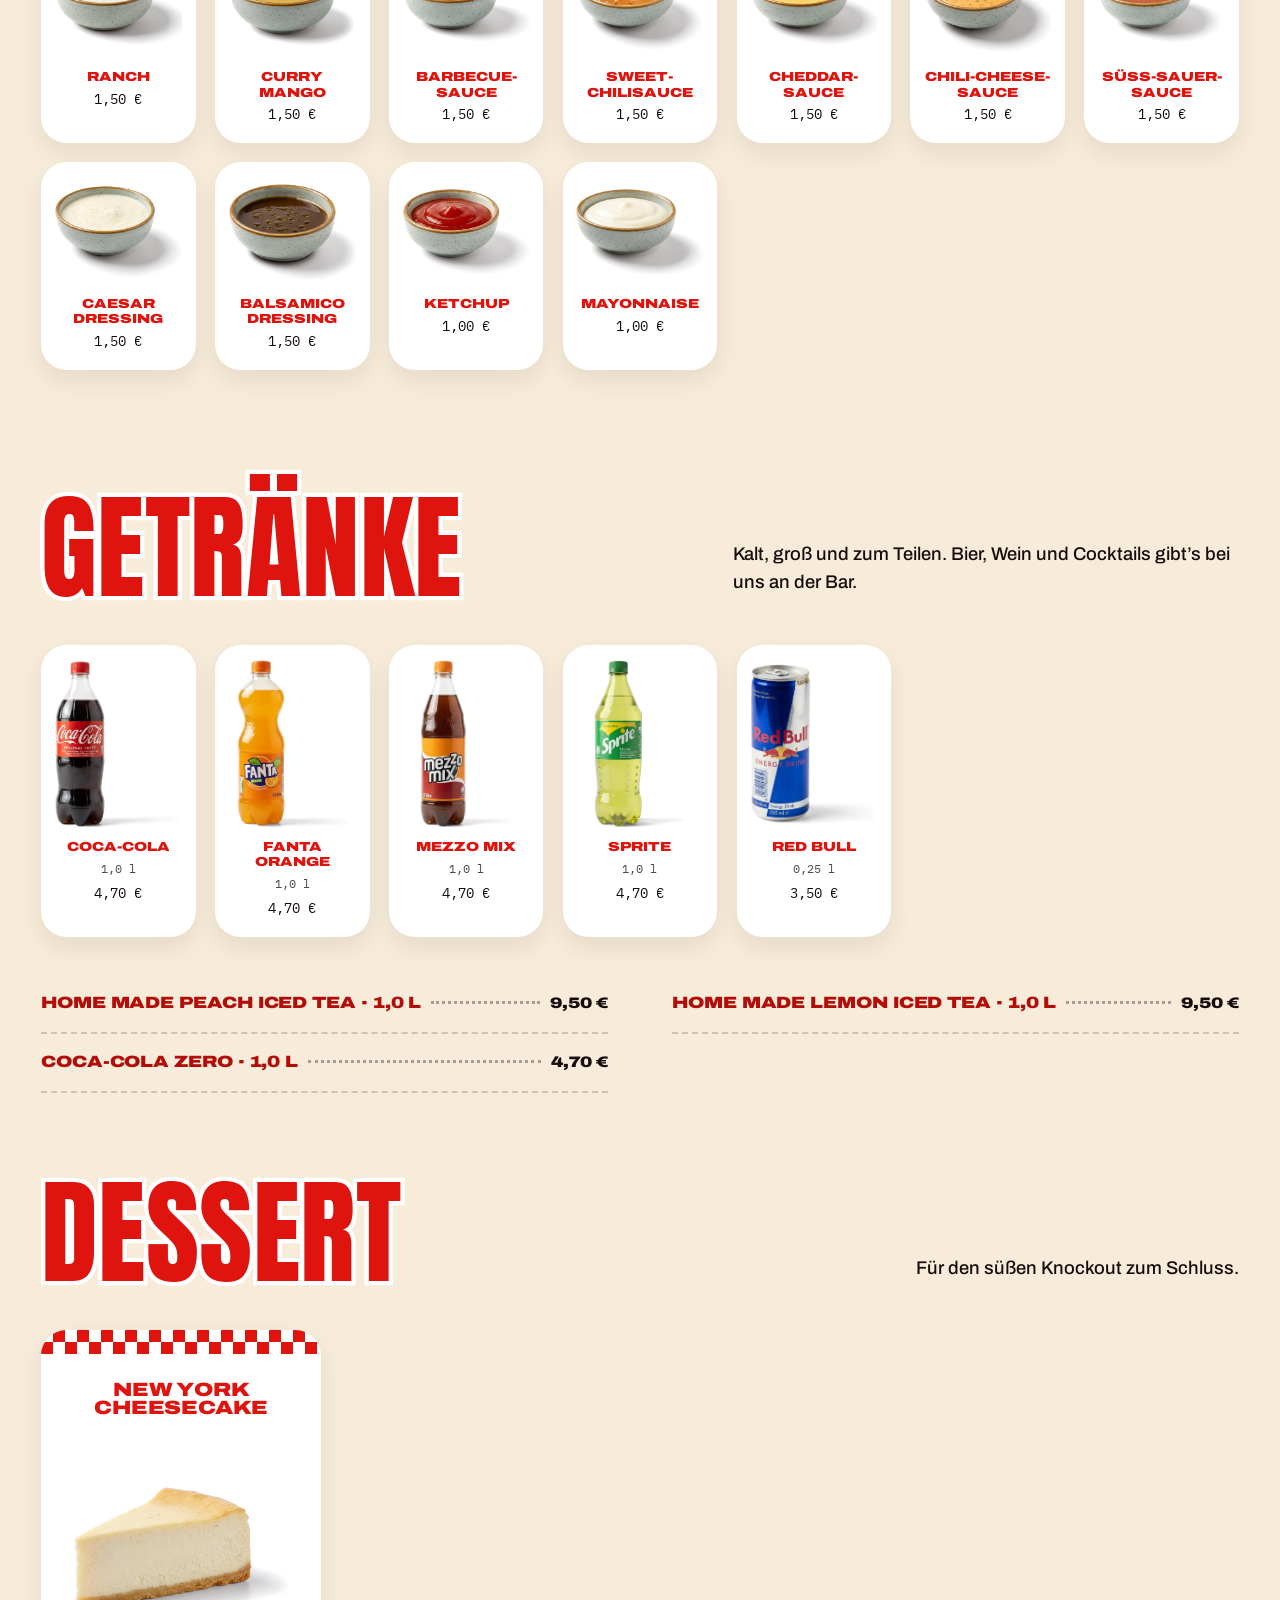
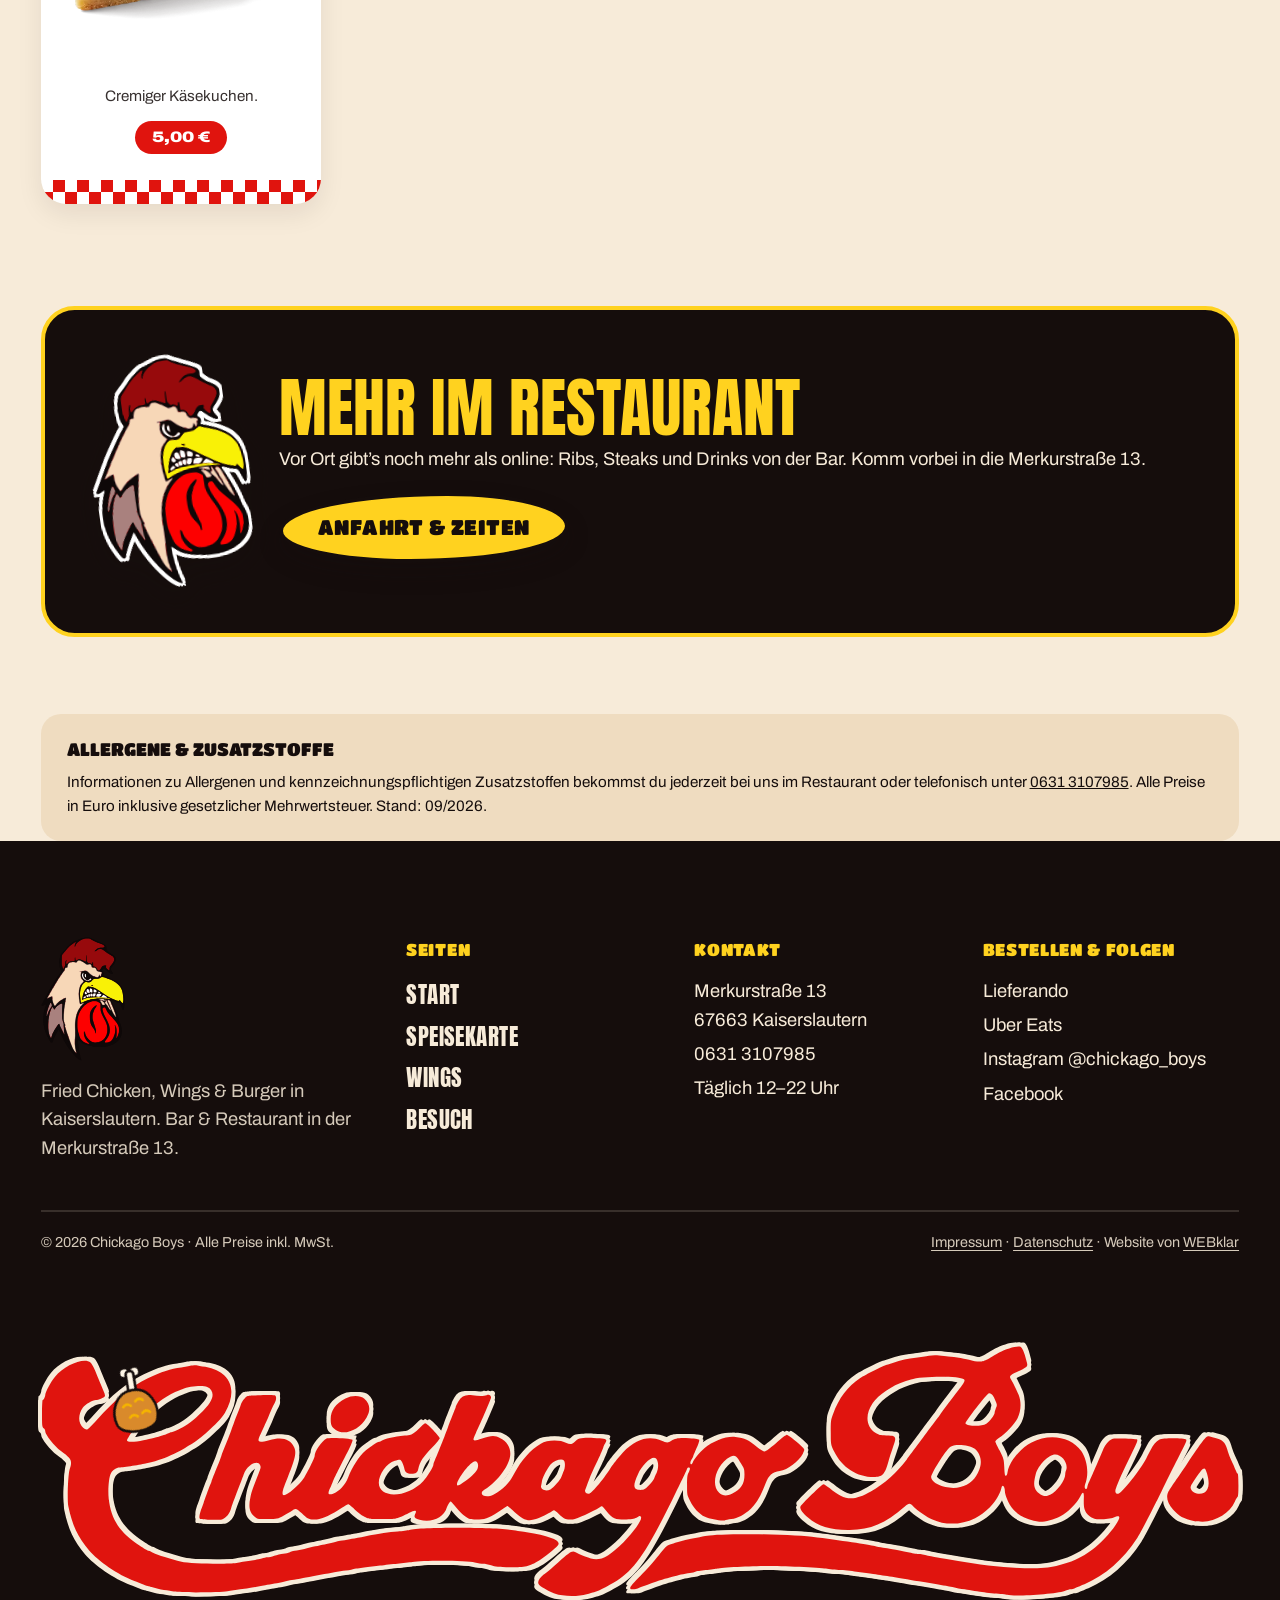
==== commit 53256080: "Runde 2 der Speisenfotos auf der Website - 28 weitere Freisteller mit Kontaktschatten in assets/img/" ====
--- a/speisekarte.html
+++ b/speisekarte.html
@@ -106,7 +106,7 @@
           <h2 class="display stroke" id="h-chicken" data-pop>Chicken</h2>
           <p>Alle Chicken-Gerichte bekommst du im Schärfegrad deiner Wahl: <strong>mild oder scharf</strong> – ohne Aufpreis.</p>
         </div>
-        <div class="dish-grid dish-grid--4">
+        <div class="dish-grid">
           <article class="dish" data-reveal>
             <h3 class="dish__name">Chicken Wings</h3>
             <div class="dish__media"><img class="shot" src="assets/img/menu/chicken-wings.webp" width="916" height="366" loading="lazy" alt="Zehn knusprige Chicken Wings"></div>
@@ -137,17 +137,29 @@
             <div class="dish__media"><img class="shot" src="assets/img/menu/crispy-chicken-tenders-5-stueck.webp" width="911" height="378" loading="lazy" alt="Fünf knusprig panierte Crispy-Chicken Tenders"></div>
             <div class="dish__body"><p>Knusprig panierte Hähnchenfilets.</p><div class="variants"><span>5 Stück · 9,50 €</span><span>10 Stück · 17,00 €</span></div></div>
           </article>
-          <article class="dish dish--special dish--promo" data-reveal>
+          <article class="dish" data-reveal>
+            <h3 class="dish__name">Buffalo Red Hot Tenders</h3>
+            <div class="dish__media"><img class="shot" src="assets/img/menu/buffalo-red-hot-tenders.webp" width="916" height="534" loading="lazy" alt="Buffalo Red Hot Tenders in der Steingutschale"></div>
+            <div class="dish__body"><p>5 Stück, in Buffalo-Red-Hot-Sauce.</p><span class="price">11,50 €</span></div>
+          </article>
+          <article class="dish" data-reveal>
+            <h3 class="dish__name">Chipotle Honey BBQ Tenders</h3>
+            <div class="dish__media"><img class="shot" src="assets/img/menu/chipotle-honey-bbq-tenders.webp" width="913" height="567" loading="lazy" alt="Chipotle Honey BBQ Tenders in der Steingutschale"></div>
+            <div class="dish__body"><p>5 Stück, in Chipotle-Honey-BBQ-Sauce.</p><span class="price">11,50 €</span></div>
+          </article>
+          <article class="dish" data-reveal>
+            <h3 class="dish__name">Teriyaki Tenders</h3>
+            <div class="dish__media"><img class="shot" src="assets/img/menu/teriyaki-tenders.webp" width="916" height="555" loading="lazy" alt="Teriyaki Tenders in der Steingutschale"></div>
+            <div class="dish__body"><p>5 Stück, in Teriyaki-Sauce.</p><span class="price">11,50 €</span></div>
+          </article>
+          <article class="dish dish--special dish--promo dish--wide" data-reveal>
             <span class="dish__kicker">Für die ganze Crew</span>
             <h3 class="dish__name"><span class="dish__script dish__script--the" aria-hidden="true">The</span> Buckets</h3>
-            <div class="promo-row"><div><strong>Bucket</strong><p>20 Wings, 5 Filets, 2× Pommes, 1× Coleslaw, Cola&nbsp;1,0&nbsp;l</p></div><span class="price">42,00 €</span></div>
-            <div class="promo-row"><div><strong>Party Bucket</strong><p>20 Wings, 20 Filets, 4× Pommes, Cola&nbsp;1,0&nbsp;l</p></div><span class="price">68,00 €</span></div>
-          </article>
-        </div>
-        <div class="dish-list">
-          <div class="item"><div class="item__row"><h3>Buffalo Red Hot Tenders&nbsp;· 5&nbsp;Stück</h3><span class="item__dots"></span><span class="item__price">11,50 €</span></div><p>In Buffalo-Red-Hot-Sauce.</p></div>
-          <div class="item"><div class="item__row"><h3>Chipotle Honey BBQ Tenders&nbsp;· 5&nbsp;Stück</h3><span class="item__dots"></span><span class="item__price">11,50 €</span></div><p>In Chipotle-Honey-BBQ-Sauce.</p></div>
-          <div class="item"><div class="item__row"><h3>Teriyaki Tenders&nbsp;· 5&nbsp;Stück</h3><span class="item__dots"></span><span class="item__price">11,50 €</span></div><p>In Teriyaki-Sauce.</p></div>
+            <div class="promo-duo">
+              <div class="promo-item"><img class="shot" src="assets/img/menu/bucket.webp" width="902" height="815" loading="lazy" alt="Bucket mit Wings, Filets, zwei Portionen Pommes, Coleslaw und Cola"><div class="promo-row"><div><strong>Bucket</strong><p>20 Wings, 5 Filets, 2× Pommes, 1× Coleslaw, Cola&nbsp;1,0&nbsp;l</p></div><span class="price">42,00 €</span></div></div>
+              <div class="promo-item"><img class="shot" src="assets/img/menu/party-bucket.webp" width="916" height="738" loading="lazy" alt="Party Bucket mit Wings, Filets, vier Portionen Pommes und Cola"><div class="promo-row"><div><strong>Party Bucket</strong><p>20 Wings, 20 Filets, 4× Pommes, Cola&nbsp;1,0&nbsp;l</p></div><span class="price">68,00 €</span></div></div>
+            </div>
+          </article>
         </div>
       </section>
 
@@ -157,21 +169,29 @@
           <h2 class="display stroke" id="h-cburger" data-pop>Chicken Burger</h2>
           <p>Alle Chicken Burger mit Hähnchen-Patty, Cheddar, Tomaten und Salat – im Schärfegrad deiner Wahl.</p>
         </div>
-        <div class="cat-split">
+        <div class="dish-grid dish-grid--4">
           <article class="dish dish--special" data-reveal>
             <h3 class="dish__name"><span class="dish__script dish__script--long">Chicken Home Style</span> Honey Mustard Bacon</h3>
             <div class="dish__media"><span class="sticker dish__badge">Beliebt</span><img class="shot" src="assets/img/menu/chicken-home-style-honey-mustard-bacon.webp" width="874" height="637" loading="lazy" alt="Chicken Burger Home Style mit Honey Mustard und Bacon"></div>
             <div class="dish__body"><p>Cheddar, Bacon, Tomaten, Zwiebeln, Salat, Honey-Mustard-Soße.</p><span class="price">12,50 €</span></div>
           </article>
-          <div>
-            <div class="dish-list">
-              <div class="item"><div class="item__row"><h3>Teriyaki Chicken Burger</h3><span class="item__dots"></span><span class="item__price">12,50 €</span></div><p>Cheddar, Tomaten, Salat, Teriyaki-Soße.</p></div>
-              <div class="item"><div class="item__row"><h3>Chicken Burger BBQ</h3><span class="item__dots"></span><span class="item__price">12,50 €</span></div><p>Mit Barbecuesauce.</p></div>
-              <div class="item"><div class="item__row"><h3>Chicken Burger</h3><span class="item__dots"></span><span class="item__price">12,50 €</span></div><p>Mit hausgemachter Sauce.</p></div>
-            </div>
-            <div class="menu-extra"><span>Extra Hähnchen-Patty +3,00 €</span></div>
-          </div>
-        </div>
+          <article class="dish" data-reveal>
+            <h3 class="dish__name">Teriyaki Chicken Burger</h3>
+            <div class="dish__media"><img class="shot" src="assets/img/menu/teriyaki-chicken-burger.webp" width="865" height="558" loading="lazy" alt="Teriyaki Chicken Burger mit Cheddar, Tomate und Salat"></div>
+            <div class="dish__body"><p>Cheddar, Tomaten, Salat, Teriyaki-Soße.</p><span class="price">12,50 €</span></div>
+          </article>
+          <article class="dish" data-reveal>
+            <h3 class="dish__name">Chicken Burger BBQ</h3>
+            <div class="dish__media"><img class="shot" src="assets/img/menu/chicken-burger-bbq.webp" width="807" height="525" loading="lazy" alt="Chicken Burger mit Barbecuesauce"></div>
+            <div class="dish__body"><p>Mit Barbecuesauce.</p><span class="price">12,50 €</span></div>
+          </article>
+          <article class="dish" data-reveal>
+            <h3 class="dish__name">Chicken Burger</h3>
+            <div class="dish__media"><img class="shot" src="assets/img/menu/chicken-burger.webp" width="824" height="589" loading="lazy" alt="Chicken Burger mit hausgemachter Sauce"></div>
+            <div class="dish__body"><p>Mit hausgemachter Sauce.</p><span class="price">12,50 €</span></div>
+          </article>
+        </div>
+        <div class="menu-extra"><span>Extra Hähnchen-Patty +3,00 €</span></div>
       </section>
 
       <!-- BEEF BURGER -->
@@ -180,7 +200,7 @@
           <h2 class="display stroke" id="h-bburger" data-pop>Beef Burger</h2>
           <p>Alle Burger mit Rindfleisch-Patty, Cheddar, Tomaten, Salat, sauren Gurken und Zwiebeln.</p>
         </div>
-        <div class="dish-grid dish-grid--4">
+        <div class="dish-grid">
           <article class="dish dish--special" data-reveal>
             <h3 class="dish__name"><span class="dish__script dish__script--the" aria-hidden="true">The</span> US Burger</h3>
             <div class="dish__media"><span class="sticker dish__badge">Beliebt</span><img class="shot" src="assets/img/menu/us-burger.webp" width="853" height="616" loading="lazy" alt="US Burger mit Ei und Bacon"></div>
@@ -193,7 +213,7 @@
           </article>
           <article class="dish" data-reveal>
             <h3 class="dish__name">Cheese Burger</h3>
-            <div class="dish__media"><span class="sticker dish__badge">Beliebt</span><img src="assets/img/cut-cheese-burger.webp" width="900" height="656" loading="lazy" alt="Cheese Burger"></div>
+            <div class="dish__media"><span class="sticker dish__badge">Beliebt</span><img class="shot" src="assets/img/menu/cheese-burger.webp" width="895" height="602" loading="lazy" alt="Cheese Burger mit Cheddar und karamellisierten Zwiebeln"></div>
             <div class="dish__body"><p>Cheddar, karamellisierte Zwiebeln, Ketchup, Mayonnaise.</p><span class="price">12,50 €</span></div>
           </article>
           <article class="dish" data-reveal>
@@ -201,13 +221,31 @@
             <div class="dish__media"><img class="shot" src="assets/img/menu/hamburger.webp" width="824" height="499" loading="lazy" alt="Hamburger"></div>
             <div class="dish__body"><p>Karamellisierte Zwiebeln, Ketchup, Mayonnaise.</p><span class="price">11,50 €</span></div>
           </article>
-        </div>
-        <div class="dish-list">
-          <div class="item"><div class="item__row"><h3>Teriyaki Burger</h3><span class="item__dots"></span><span class="item__price">12,50 €</span></div><p>Pepper-Jack-Käse, Bacon, karamellisierte Zwiebeln, Teriyaki-Soße.</p></div>
-          <div class="item"><div class="item__row"><h3>Mexico Burger</h3><span class="item__dots"></span><span class="item__price">12,50 €</span></div><p>Pepper-Jack-Käse, Jalapeños, hausgemachte Avocado-Soße.</p></div>
-          <div class="item"><div class="item__row"><h3>Mushroom Burger</h3><span class="item__dots"></span><span class="item__price">12,50 €</span></div><p>Champignons, hausgemachte Sauce, Cheddar, karamellisierte Zwiebeln.</p></div>
-          <div class="item"><div class="item__row"><h3>Chili Cheese Burger</h3><span class="item__dots"></span><span class="item__price">12,50 €</span></div><p>Cheddar, Jalapeños, Chili-Cheese-Soße.</p></div>
-          <div class="item"><div class="item__row"><h3>Veggie Burger</h3><span class="item__dots"></span><span class="item__price">10,50 €</span></div><p>Vegetarisches Patty statt Rindfleisch, hausgemachte Sauce.</p></div>
+          <article class="dish" data-reveal>
+            <h3 class="dish__name">Teriyaki Burger</h3>
+            <div class="dish__media"><img class="shot" src="assets/img/menu/teriyaki-burger.webp" width="817" height="624" loading="lazy" alt="Teriyaki Burger mit Pepper-Jack-Käse und Bacon"></div>
+            <div class="dish__body"><p>Pepper-Jack-Käse, Bacon, karamellisierte Zwiebeln, Teriyaki-Soße.</p><span class="price">12,50 €</span></div>
+          </article>
+          <article class="dish" data-reveal>
+            <h3 class="dish__name">Mexico Burger</h3>
+            <div class="dish__media"><img class="shot" src="assets/img/menu/mexico-burger.webp" width="828" height="520" loading="lazy" alt="Mexico Burger mit Jalapeños und Avocado-Soße"></div>
+            <div class="dish__body"><p>Pepper-Jack-Käse, Jalapeños, hausgemachte Avocado-Soße.</p><span class="price">12,50 €</span></div>
+          </article>
+          <article class="dish" data-reveal>
+            <h3 class="dish__name">Mushroom Burger</h3>
+            <div class="dish__media"><img class="shot" src="assets/img/menu/mushroom-burger.webp" width="890" height="639" loading="lazy" alt="Mushroom Burger mit Champignons und Cheddar"></div>
+            <div class="dish__body"><p>Champignons, hausgemachte Sauce, Cheddar, karamellisierte Zwiebeln.</p><span class="price">12,50 €</span></div>
+          </article>
+          <article class="dish" data-reveal>
+            <h3 class="dish__name">Chili Cheese Burger</h3>
+            <div class="dish__media"><img class="shot" src="assets/img/menu/chili-cheese-burger.webp" width="855" height="529" loading="lazy" alt="Chili Cheese Burger mit Jalapeños und Chili-Cheese-Soße"></div>
+            <div class="dish__body"><p>Cheddar, Jalapeños, Chili-Cheese-Soße.</p><span class="price">12,50 €</span></div>
+          </article>
+          <article class="dish" data-reveal>
+            <h3 class="dish__name">Veggie Burger</h3>
+            <div class="dish__media"><img class="shot" src="assets/img/menu/veggie-burger.webp" width="879" height="617" loading="lazy" alt="Veggie Burger mit vegetarischem Patty"></div>
+            <div class="dish__body"><p>Vegetarisches Patty statt Rindfleisch, hausgemachte Sauce.</p><span class="price">10,50 €</span></div>
+          </article>
         </div>
         <div class="menu-extra"><span>Extra-Patty +3,00 €</span><span>Vegetarisches Extra-Patty +3,00 €</span></div>
       </section>
@@ -218,11 +256,27 @@
           <h2 class="display stroke" id="h-menues" data-pop>Menüs</h2>
           <p>Mit Pommes und Coleslaw – mild oder scharf.</p>
         </div>
-        <div class="dish-list">
-          <div class="item"><div class="item__row"><h3>Menü Crispy-Chicken Tenders&nbsp;· 5&nbsp;Stück</h3><span class="item__dots"></span><span class="item__price">14,45 €</span></div><p>Crispy-Chicken-Filets, Pommes, Coleslaw.</p></div>
-          <div class="item"><div class="item__row"><h3>Menü Crispy-Chicken Tenders&nbsp;· 10&nbsp;Stück</h3><span class="item__dots"></span><span class="item__price">21,95 €</span></div><p>Crispy-Chicken-Filets, Pommes, Coleslaw.</p></div>
-          <div class="item"><div class="item__row"><h3>Menü Chicken Wings&nbsp;· 6&nbsp;Stück</h3><span class="item__dots"></span><span class="item__price">13,45 €</span></div><p>Chicken Wings, Pommes, Coleslaw.</p></div>
-          <div class="item"><div class="item__row"><h3>Menü Chicken Wings&nbsp;· 10&nbsp;Stück</h3><span class="item__dots"></span><span class="item__price">15,95 €</span></div><p>Chicken Wings, Pommes, Coleslaw.</p></div>
+        <div class="dish-grid dish-grid--4">
+          <article class="dish" data-reveal>
+            <h3 class="dish__name">Menü&nbsp;Tenders 5&nbsp;Stück</h3>
+            <div class="dish__media"><img class="shot" src="assets/img/menu/menue-crispy-chicken-tenders-5-stueck.webp" width="906" height="550" loading="lazy" alt="Menü mit fünf Crispy-Chicken Tenders, Pommes und Coleslaw"></div>
+            <div class="dish__body"><p>Crispy-Chicken-Filets, Pommes, Coleslaw.</p><span class="price">14,45 €</span></div>
+          </article>
+          <article class="dish" data-reveal>
+            <h3 class="dish__name">Menü&nbsp;Tenders 10&nbsp;Stück</h3>
+            <div class="dish__media"><img class="shot" src="assets/img/menu/menue-crispy-chicken-tenders-10-stueck.webp" width="916" height="557" loading="lazy" alt="Menü mit zehn Crispy-Chicken Tenders, Pommes und Coleslaw"></div>
+            <div class="dish__body"><p>Crispy-Chicken-Filets, Pommes, Coleslaw.</p><span class="price">21,95 €</span></div>
+          </article>
+          <article class="dish" data-reveal>
+            <h3 class="dish__name">Menü&nbsp;Wings 6&nbsp;Stück</h3>
+            <div class="dish__media"><img class="shot" src="assets/img/menu/menue-chicken-wings-6-stueck.webp" width="916" height="583" loading="lazy" alt="Menü mit sechs Chicken Wings, Pommes und Coleslaw"></div>
+            <div class="dish__body"><p>Chicken Wings, Pommes, Coleslaw.</p><span class="price">13,45 €</span></div>
+          </article>
+          <article class="dish" data-reveal>
+            <h3 class="dish__name">Menü&nbsp;Wings 10&nbsp;Stück</h3>
+            <div class="dish__media"><img class="shot" src="assets/img/menu/menue-chicken-wings-10-stueck.webp" width="915" height="568" loading="lazy" alt="Menü mit zehn Chicken Wings, Pommes und Coleslaw"></div>
+            <div class="dish__body"><p>Chicken Wings, Pommes, Coleslaw.</p><span class="price">15,95 €</span></div>
+          </article>
         </div>
       </section>
 
@@ -308,8 +362,18 @@
           <h2 class="display stroke" id="h-saucen" data-pop>Saucen &amp; Dips</h2>
           <p>Zum Dippen, Tunken und Nachlegen.</p>
         </div>
-        <div class="sauce-chips" data-reveal>
-          <span>Ranch <b>1,50 €</b></span><span>Curry Mango <b>1,50 €</b></span><span>Barbecuesauce <b>1,50 €</b></span><span>Sweet-Chilisauce <b>1,50 €</b></span><span>Cheddarsauce <b>1,50 €</b></span><span>Chili-Cheesesauce <b>1,50 €</b></span><span>Süß-Sauer-Sauce <b>1,50 €</b></span><span>Caesar Dressing <b>1,50 €</b></span><span>Balsamico Dressing <b>1,50 €</b></span><span>Ketchup <b>1,00 €</b></span><span>Mayonnaise <b>1,00 €</b></span>
+        <div class="dip-grid" data-reveal>
+          <div class="dip"><img class="shot" src="assets/img/menu/ranch.webp" width="860" height="576" loading="lazy" alt="Ranch im Dip-Schälchen"><h3>Ranch</h3><b>1,50 €</b></div>
+          <div class="dip"><img class="shot" src="assets/img/menu/curry-mango.webp" width="835" height="554" loading="lazy" alt="Curry Mango im Dip-Schälchen"><h3>Curry Mango</h3><b>1,50 €</b></div>
+          <div class="dip"><img class="shot" src="assets/img/menu/barbecuesauce.webp" width="836" height="507" loading="lazy" alt="Barbecuesauce im Dip-Schälchen"><h3>Barbecue&shy;sauce</h3><b>1,50 €</b></div>
+          <div class="dip"><img class="shot" src="assets/img/menu/sweet-chilisauce.webp" width="862" height="647" loading="lazy" alt="Sweet-Chilisauce im Dip-Schälchen"><h3>Sweet-Chili&shy;sauce</h3><b>1,50 €</b></div>
+          <div class="dip"><img class="shot" src="assets/img/menu/cheddarsauce.webp" width="862" height="572" loading="lazy" alt="Cheddarsauce im Dip-Schälchen"><h3>Cheddar&shy;sauce</h3><b>1,50 €</b></div>
+          <div class="dip"><img class="shot" src="assets/img/menu/chili-cheesesauce.webp" width="868" height="670" loading="lazy" alt="Chili-Cheesesauce im Dip-Schälchen"><h3>Chili-Cheese&shy;sauce</h3><b>1,50 €</b></div>
+          <div class="dip"><img class="shot" src="assets/img/menu/suess-sauer-sauce.webp" width="824" height="512" loading="lazy" alt="Süß-Sauer-Sauce im Dip-Schälchen"><h3>Süß-Sauer-Sauce</h3><b>1,50 €</b></div>
+          <div class="dip"><img class="shot" src="assets/img/menu/caesar-dressing.webp" width="856" height="618" loading="lazy" alt="Caesar Dressing im Dip-Schälchen"><h3>Caesar Dressing</h3><b>1,50 €</b></div>
+          <div class="dip"><img class="shot" src="assets/img/menu/balsamico-dressing.webp" width="749" height="568" loading="lazy" alt="Balsamico Dressing im Dip-Schälchen"><h3>Balsamico Dressing</h3><b>1,50 €</b></div>
+          <div class="dip"><img class="shot" src="assets/img/menu/ketchup.webp" width="831" height="563" loading="lazy" alt="Ketchup im Dip-Schälchen"><h3>Ketchup</h3><b>1,00 €</b></div>
+          <div class="dip"><img class="shot" src="assets/img/menu/mayonnaise.webp" width="769" height="524" loading="lazy" alt="Mayonnaise im Dip-Schälchen"><h3>Mayonnaise</h3><b>1,00 €</b></div>
         </div>
       </section>
 
@@ -318,16 +382,18 @@
         <div class="menu-cat__head">
           <h2 class="display stroke" id="h-getraenke" data-pop>Getränke</h2>
           <p>Kalt, groß und zum Teilen. Bier, Wein und Cocktails gibt’s bei uns an der Bar.</p>
+        </div>
+        <div class="dip-grid dip-grid--drinks" data-reveal>
+          <div class="dip"><img class="shot" src="assets/img/menu/coca-cola.webp" width="610" height="799" loading="lazy" alt="Coca-Cola 1,0 l"><h3>Coca-Cola</h3><span>1,0 l</span><b>4,70 €</b></div>
+          <div class="dip"><img class="shot" src="assets/img/menu/fanta-orange.webp" width="528" height="793" loading="lazy" alt="Fanta Orange 1,0 l"><h3>Fanta Orange</h3><span>1,0 l</span><b>4,70 €</b></div>
+          <div class="dip"><img class="shot" src="assets/img/menu/mezzo-mix.webp" width="433" height="780" loading="lazy" alt="Mezzo Mix 1,0 l"><h3>Mezzo Mix</h3><span>1,0 l</span><b>4,70 €</b></div>
+          <div class="dip"><img class="shot" src="assets/img/menu/sprite.webp" width="408" height="735" loading="lazy" alt="Sprite 1,0 l"><h3>Sprite</h3><span>1,0 l</span><b>4,70 €</b></div>
+          <div class="dip"><img class="shot" src="assets/img/menu/red-bull.webp" width="547" height="693" loading="lazy" alt="Red Bull 0,25 l"><h3>Red Bull</h3><span>0,25 l</span><b>3,50 €</b></div>
         </div>
         <div class="dish-list">
           <div class="item"><div class="item__row"><h3>Home Made Peach Iced Tea&nbsp;· 1,0&nbsp;l</h3><span class="item__dots"></span><span class="item__price">9,50 €</span></div></div>
           <div class="item"><div class="item__row"><h3>Home Made Lemon Iced Tea&nbsp;· 1,0&nbsp;l</h3><span class="item__dots"></span><span class="item__price">9,50 €</span></div></div>
-          <div class="item"><div class="item__row"><h3>Coca-Cola&nbsp;· 1,0&nbsp;l</h3><span class="item__dots"></span><span class="item__price">4,70 €</span></div></div>
           <div class="item"><div class="item__row"><h3>Coca-Cola Zero&nbsp;· 1,0&nbsp;l</h3><span class="item__dots"></span><span class="item__price">4,70 €</span></div></div>
-          <div class="item"><div class="item__row"><h3>Fanta Orange&nbsp;· 1,0&nbsp;l</h3><span class="item__dots"></span><span class="item__price">4,70 €</span></div></div>
-          <div class="item"><div class="item__row"><h3>Mezzo Mix&nbsp;· 1,0&nbsp;l</h3><span class="item__dots"></span><span class="item__price">4,70 €</span></div></div>
-          <div class="item"><div class="item__row"><h3>Sprite&nbsp;· 1,0&nbsp;l</h3><span class="item__dots"></span><span class="item__price">4,70 €</span></div></div>
-          <div class="item"><div class="item__row"><h3>Red Bull&nbsp;· 0,25&nbsp;l</h3><span class="item__dots"></span><span class="item__price">3,50 €</span></div></div>
         </div>
       </section>
 
@@ -337,8 +403,12 @@
           <h2 class="display stroke" id="h-dessert" data-pop>Dessert</h2>
           <p>Für den süßen Knockout zum Schluss.</p>
         </div>
-        <div class="dish-list">
-          <div class="item"><div class="item__row"><h3>New York Cheesecake</h3><span class="item__dots"></span><span class="item__price">5,00 €</span></div><p>Cremiger Käsekuchen.</p></div>
+        <div class="dish-grid dish-grid--4">
+          <article class="dish" data-reveal>
+            <h3 class="dish__name">New York Cheesecake</h3>
+            <div class="dish__media"><img class="shot" src="assets/img/menu/new-york-cheesecake.webp" width="704" height="438" loading="lazy" alt="Ein Stück New York Cheesecake"></div>
+            <div class="dish__body"><p>Cremiger Käsekuchen.</p><span class="price">5,00 €</span></div>
+          </article>
         </div>
       </section>
 
--- a/assets/css/style.css
+++ b/assets/css/style.css
@@ -801,9 +801,24 @@
 .dish-grid--2 { grid-template-columns: repeat(2, 1fr); }
 .cat-split { display: grid; grid-template-columns: minmax(0, .85fr) minmax(0, 1.15fr); gap: clamp(1.5rem, 4vw, 4rem); align-items: start; }
 .cat-split .dish-list { grid-template-columns: 1fr; }
-.sauce-chips { display: flex; flex-wrap: wrap; gap: .6rem; }
-.sauce-chips span { display: inline-flex; gap: .7em; align-items: center; background: var(--white); border: 2px solid var(--red); border-radius: 999px; padding: .5em 1em; font-family: var(--f-wide); font-weight: 900; font-size: .82rem; text-transform: uppercase; color: var(--red); }
-.sauce-chips b { font-family: var(--f-mono); font-weight: 400; color: var(--ink); }
+/* Buckets als breite Karte über die ganze Zeile, beide Buckets nebeneinander mit Foto */
+.dish--wide { grid-column: 1 / -1; }
+.promo-duo { width: 100%; display: grid; grid-template-columns: repeat(2, minmax(0, 1fr)); gap: clamp(1rem, 3vw, 2.5rem); }
+.promo-item { display: flex; flex-direction: column; align-items: center; gap: .4rem; }
+.promo-item img { width: min(100%, 360px); height: clamp(180px, 22vw, 260px); object-fit: contain; }
+@container (max-width: 560px) {
+  .promo-duo { grid-template-columns: 1fr; }
+}
+
+/* Saucen und Getränke: kleine weiße Karten mit Foto, Name und Preis */
+.dip-grid { display: grid; grid-template-columns: repeat(auto-fill, minmax(150px, 1fr)); gap: clamp(.8rem, 1.6vw, 1.2rem); margin-bottom: clamp(1.5rem, 3vw, 2.5rem); }
+.dip { display: flex; flex-direction: column; align-items: center; gap: .3rem; text-align: center; background: var(--white); border-radius: var(--radius); padding: .9rem .8rem 1.1rem; box-shadow: 0 10px 26px rgba(21, 13, 12, .08); transition: transform .45s var(--ease-pop), box-shadow .3s; }
+.dip:hover { transform: translateY(-4px); box-shadow: 0 18px 34px rgba(21, 13, 12, .14); }
+.dip img { width: 100%; height: 110px; object-fit: contain; margin-bottom: .3rem; }
+.dip h3 { font-family: var(--f-wide); font-weight: 900; text-transform: uppercase; font-size: .82rem; line-height: 1.15; margin: 0; color: var(--red); text-wrap: balance; hyphens: manual; max-width: 100%; }
+.dip span { font-family: var(--f-mono); font-size: .78rem; opacity: .75; }
+.dip b { font-family: var(--f-mono); font-weight: 400; font-size: .85rem; color: var(--ink); }
+.dip-grid--drinks .dip img { height: 170px; }
 
 /* ============ Motion setup ============ */
 html.js [data-pop] .pw { display: inline-block; will-change: transform; }
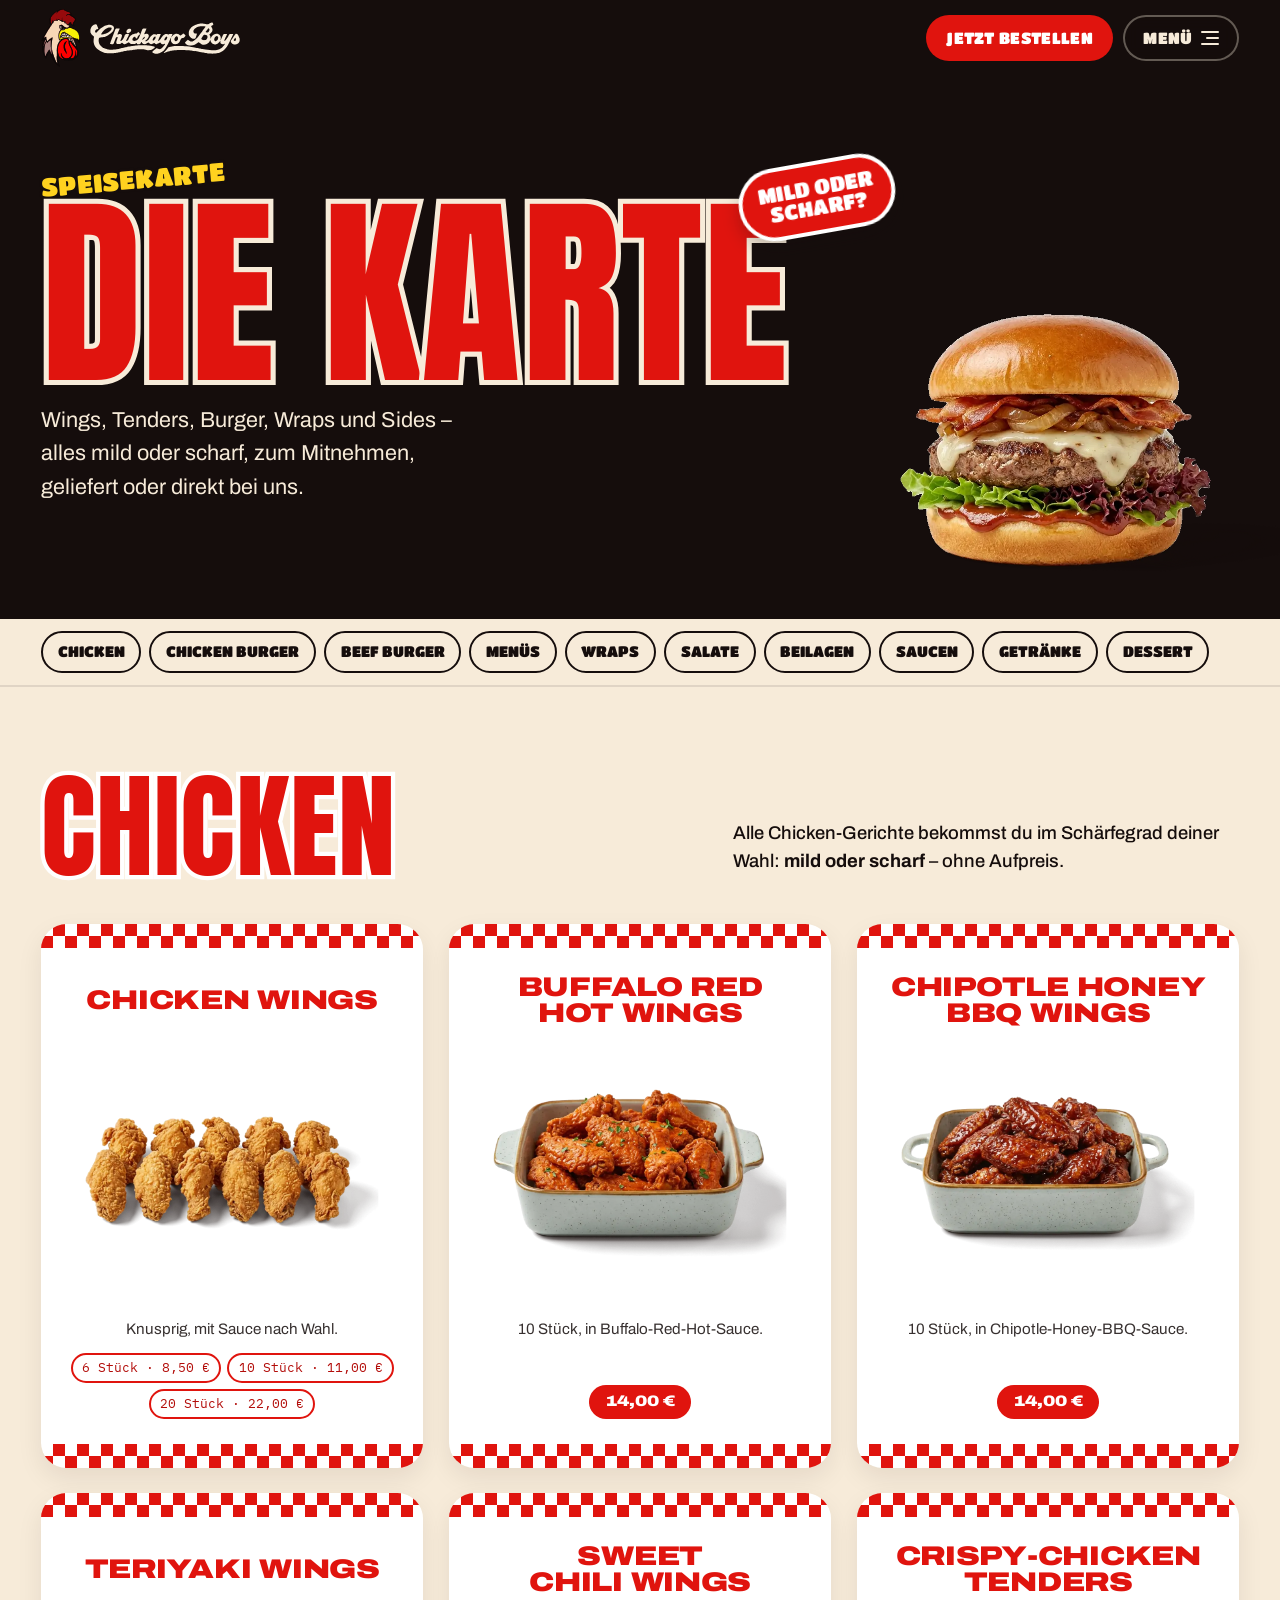
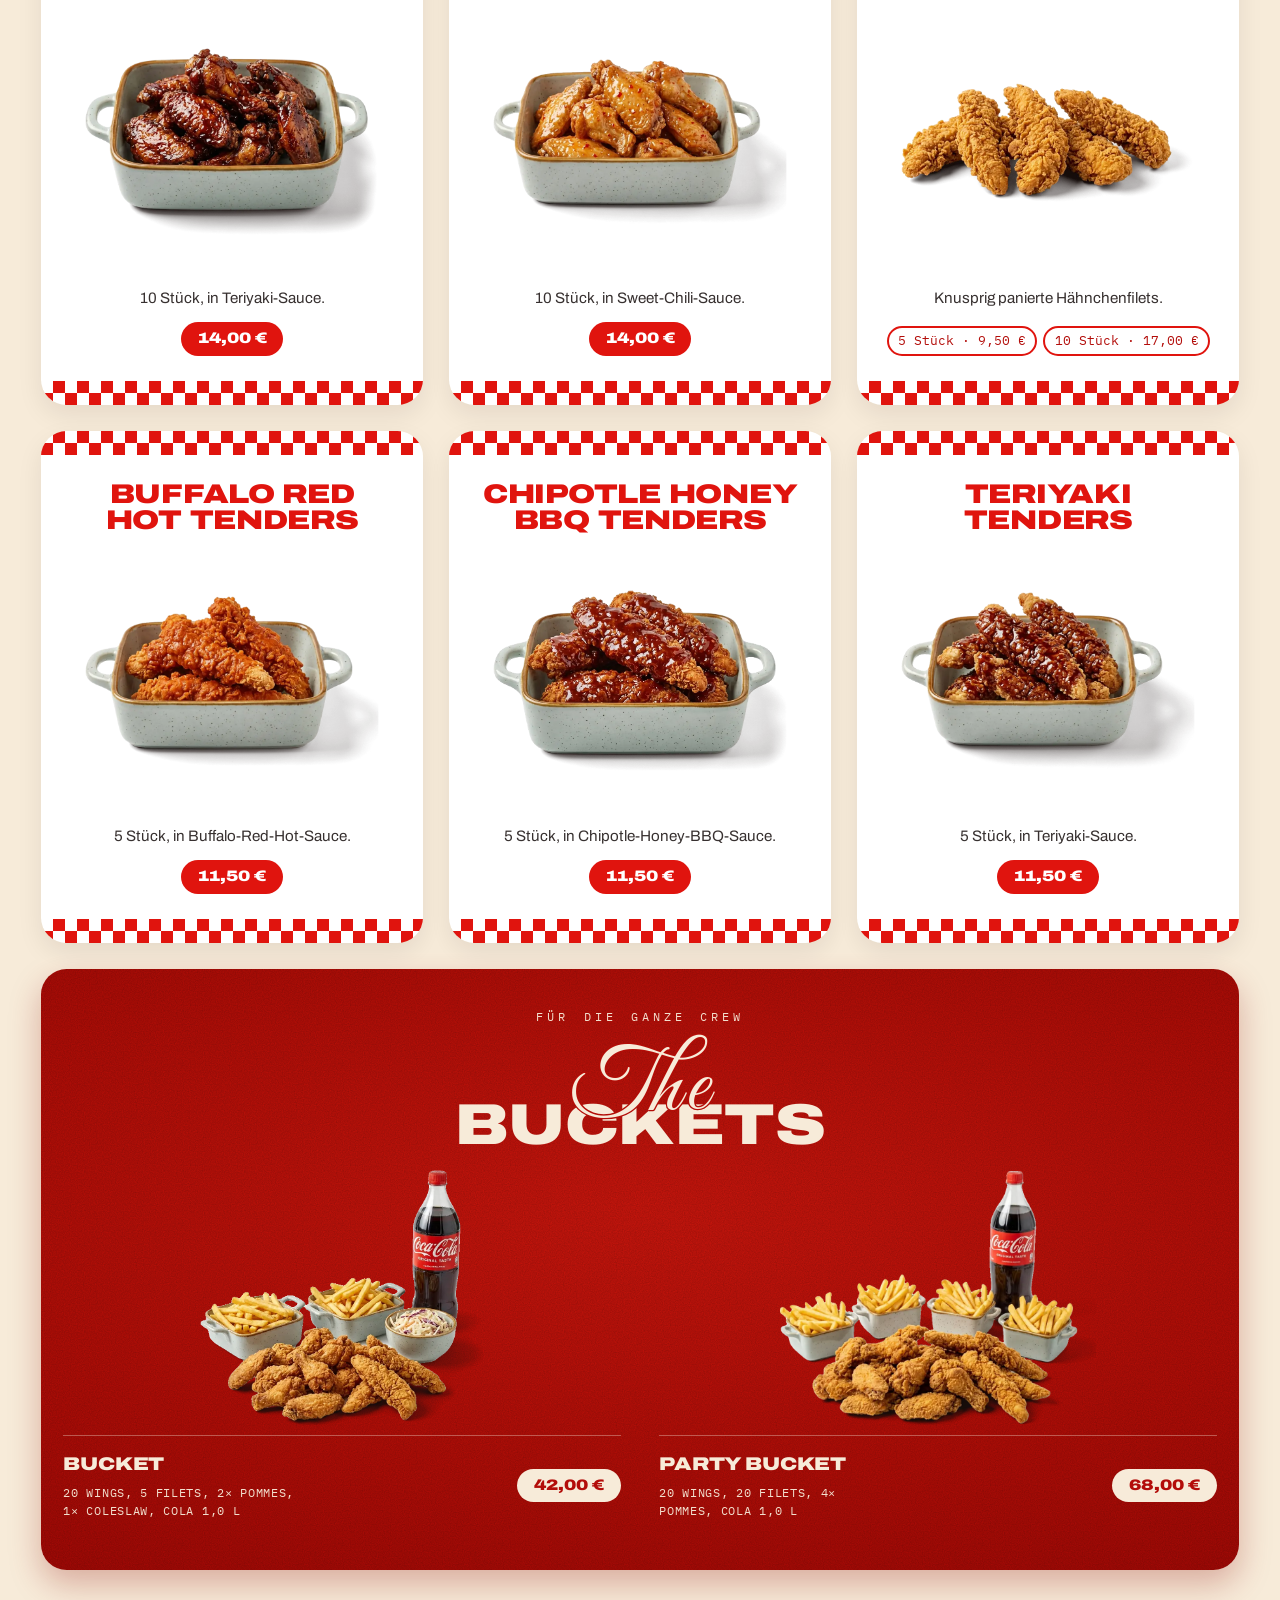
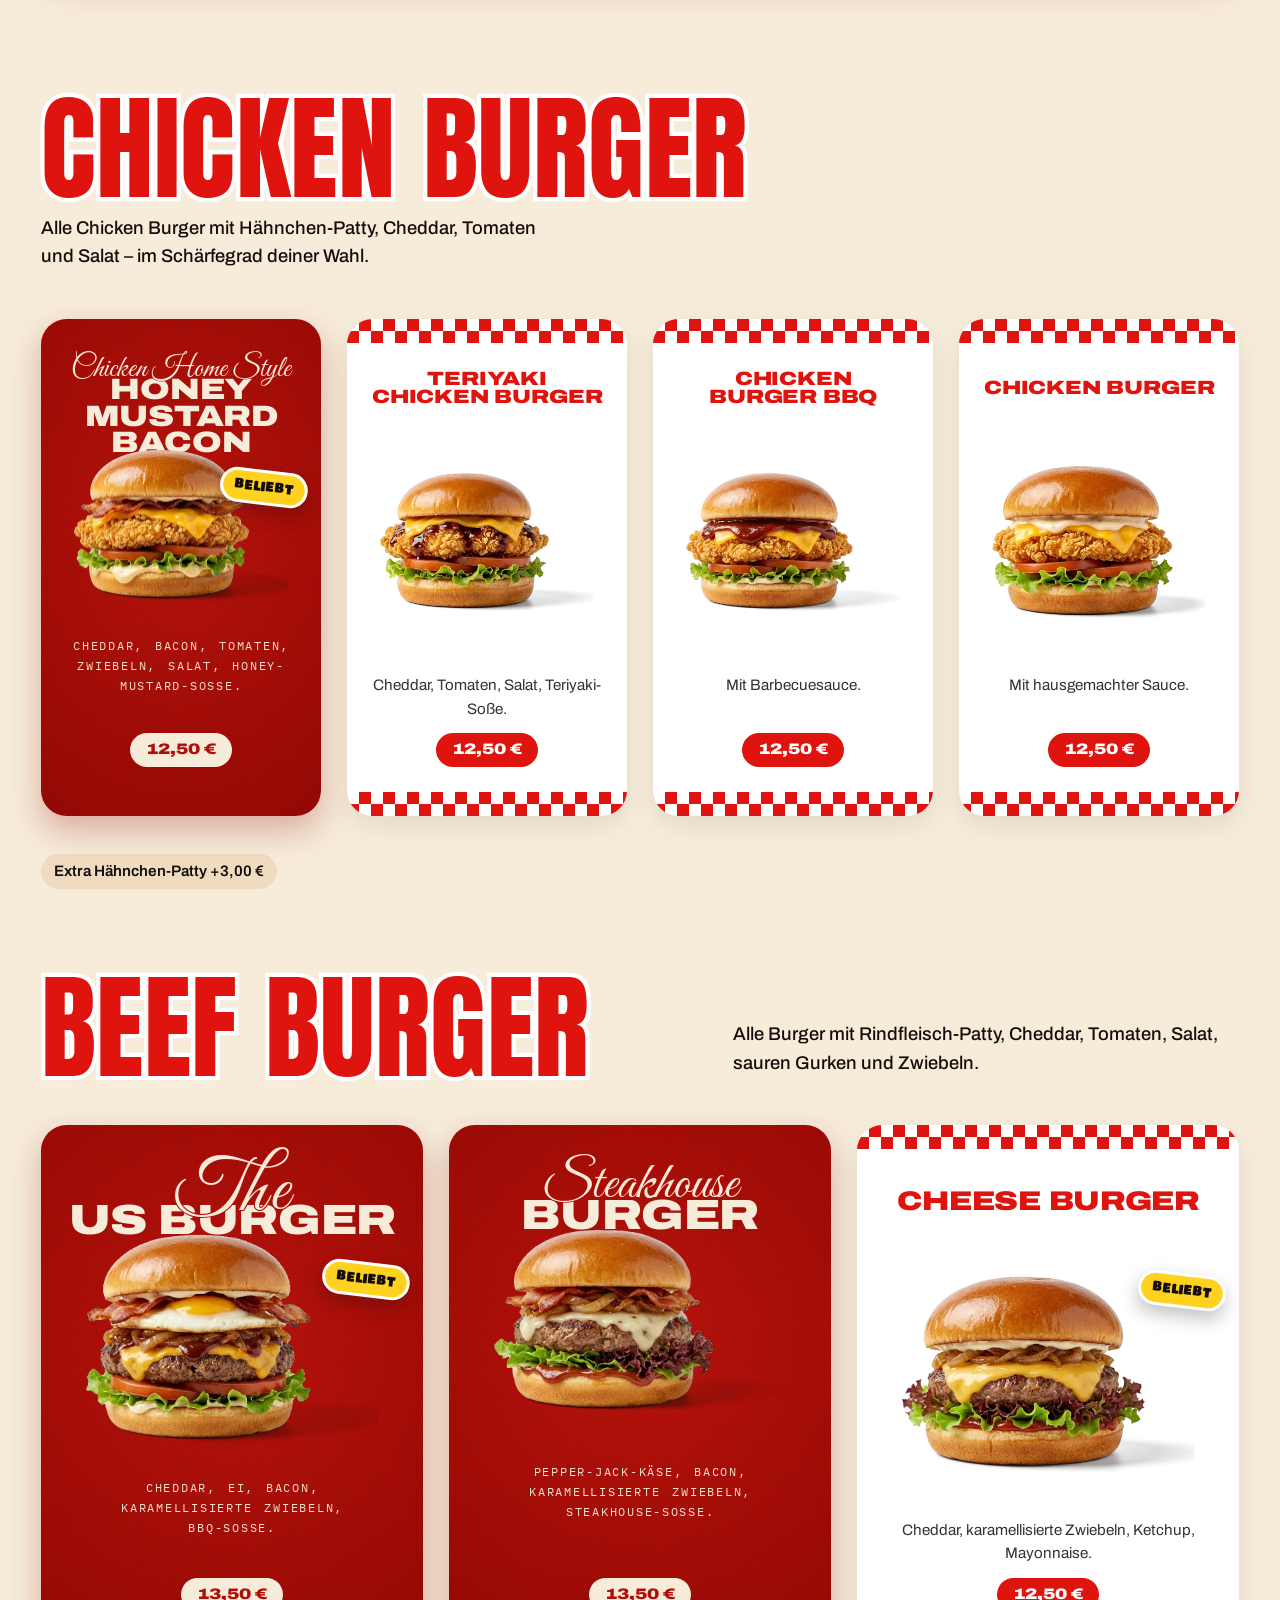
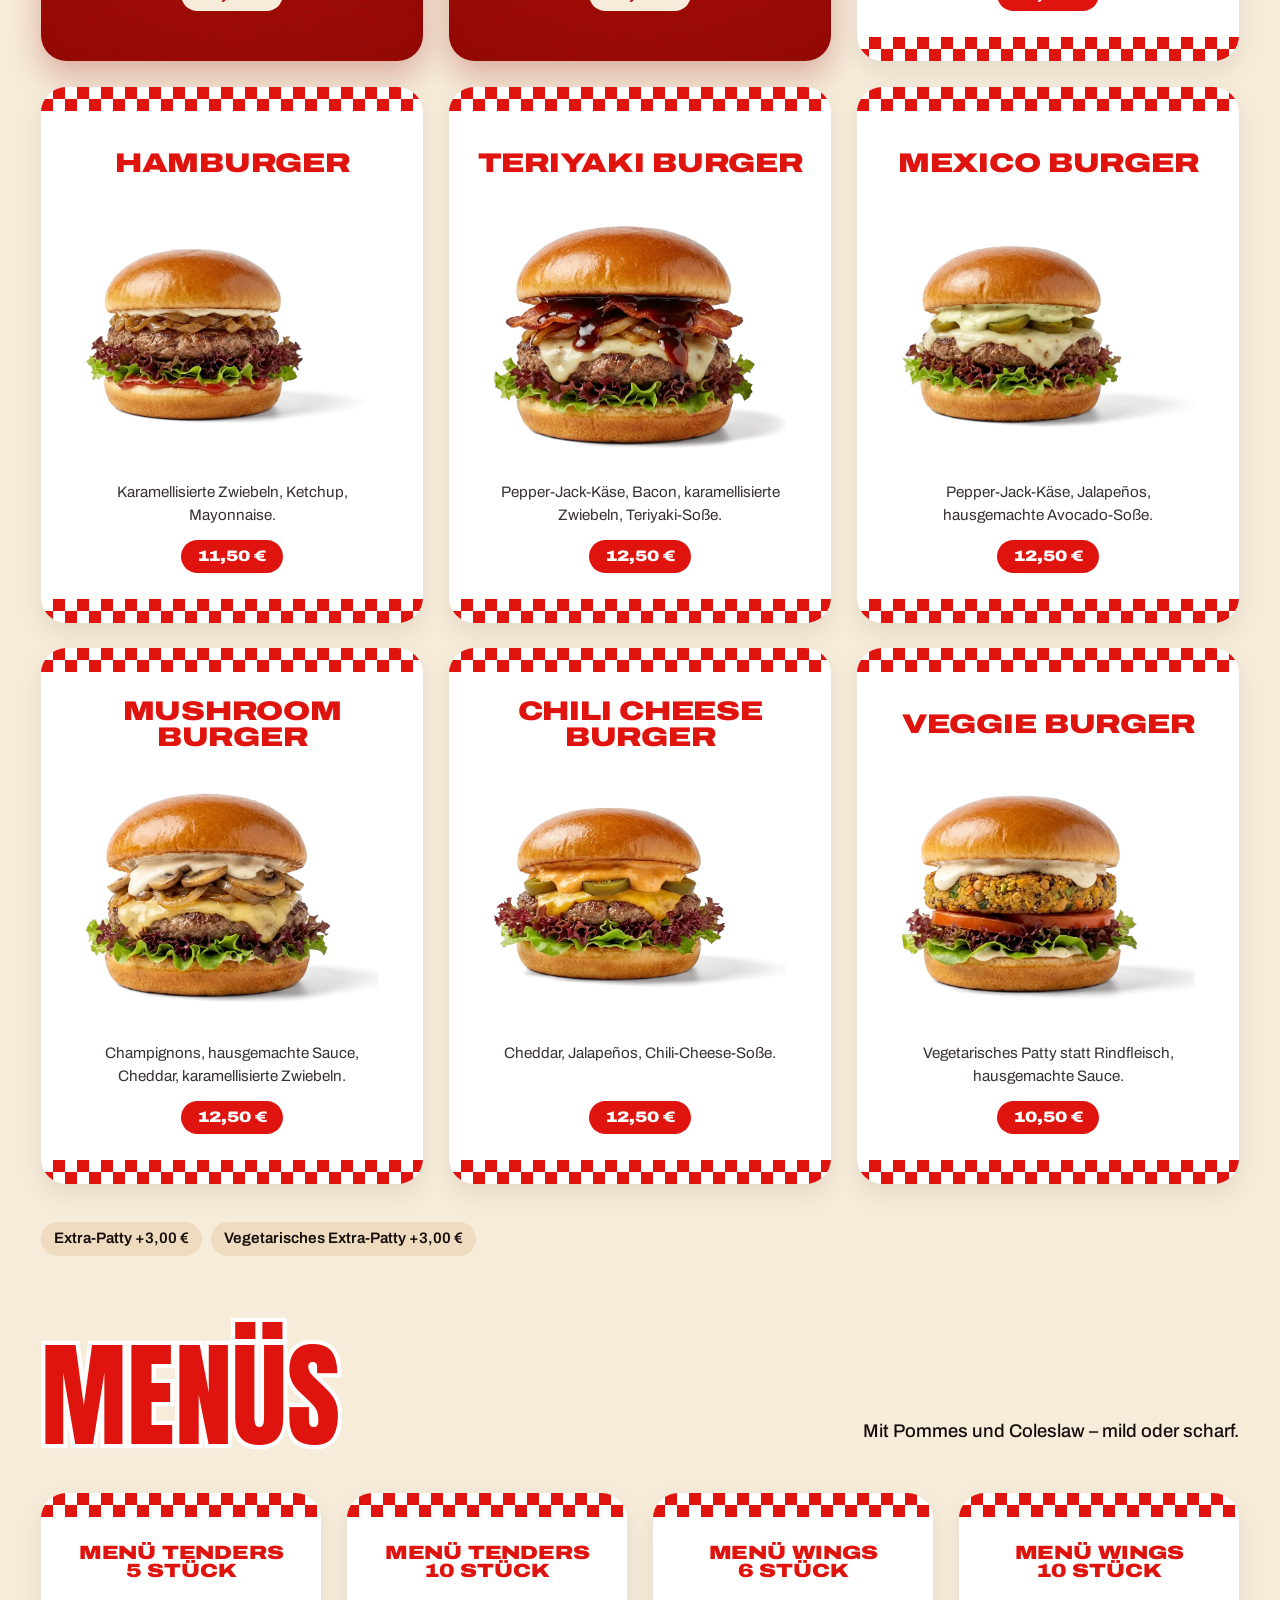
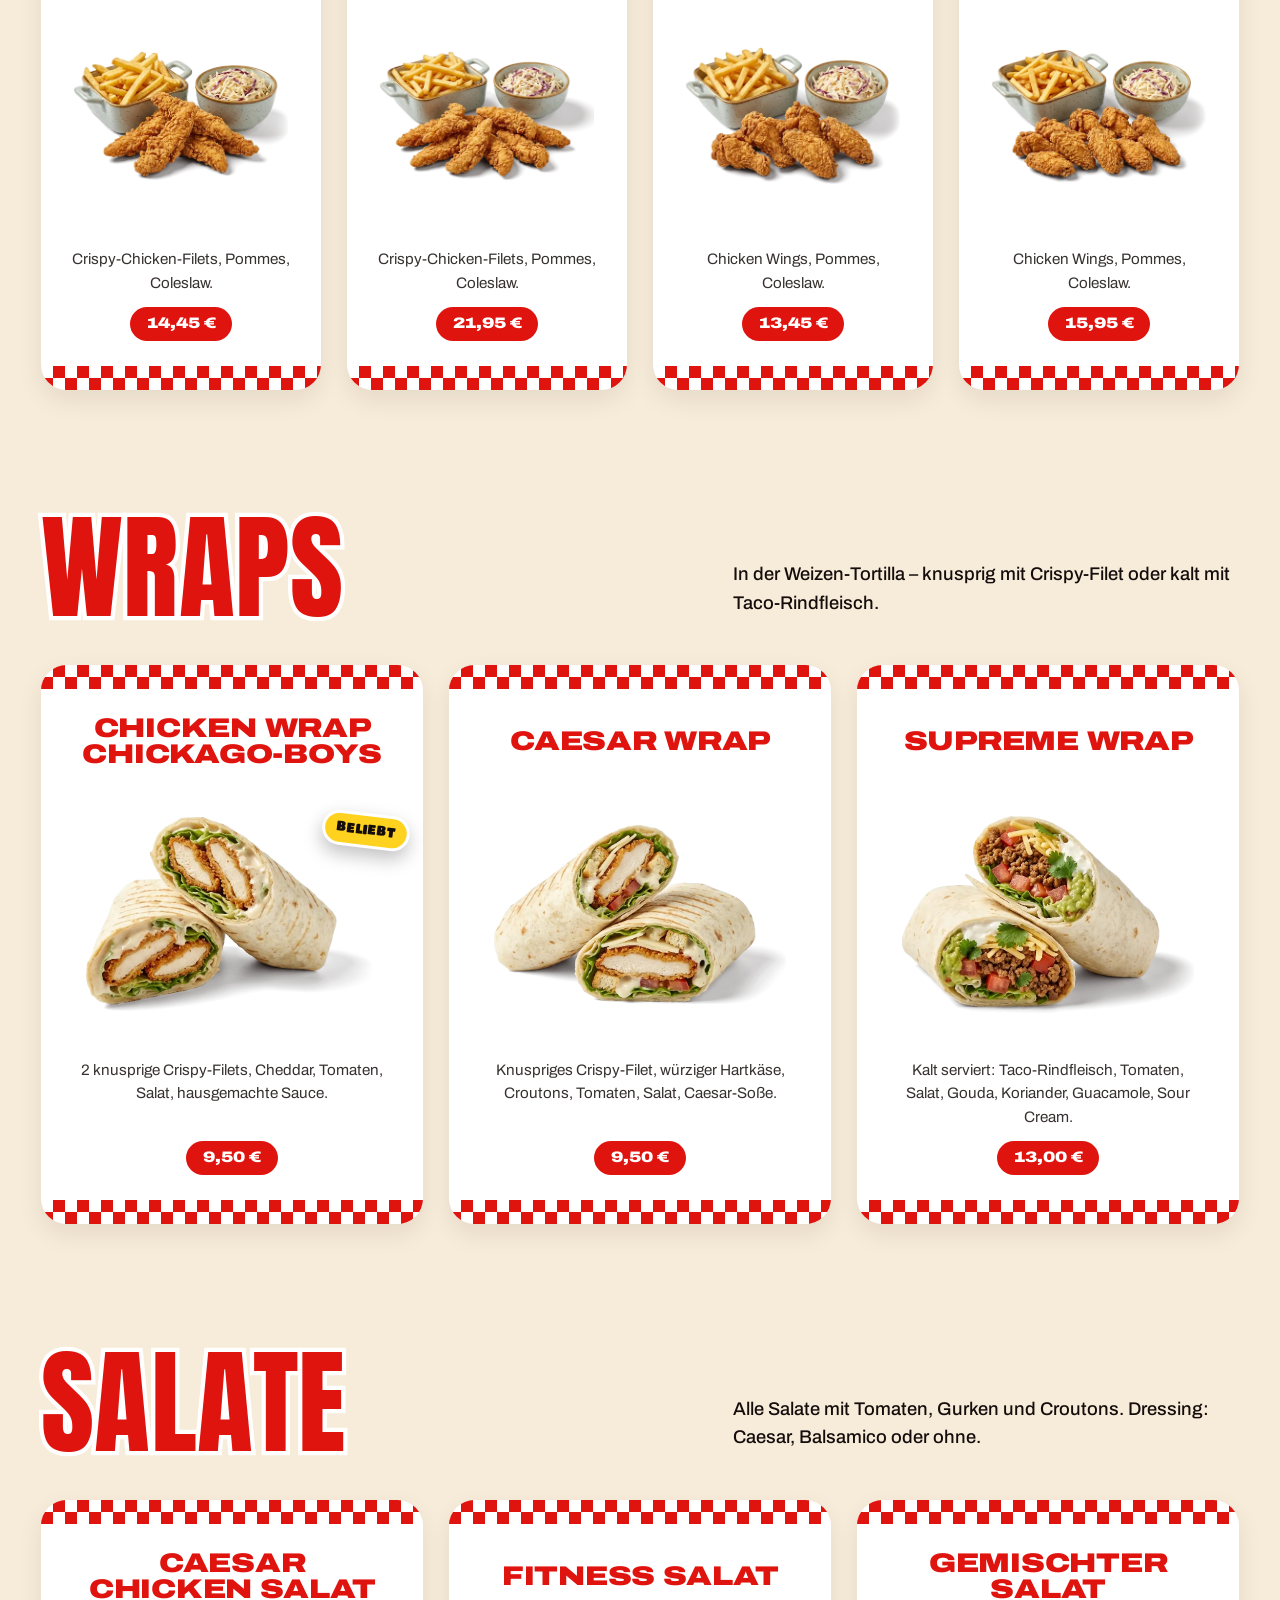
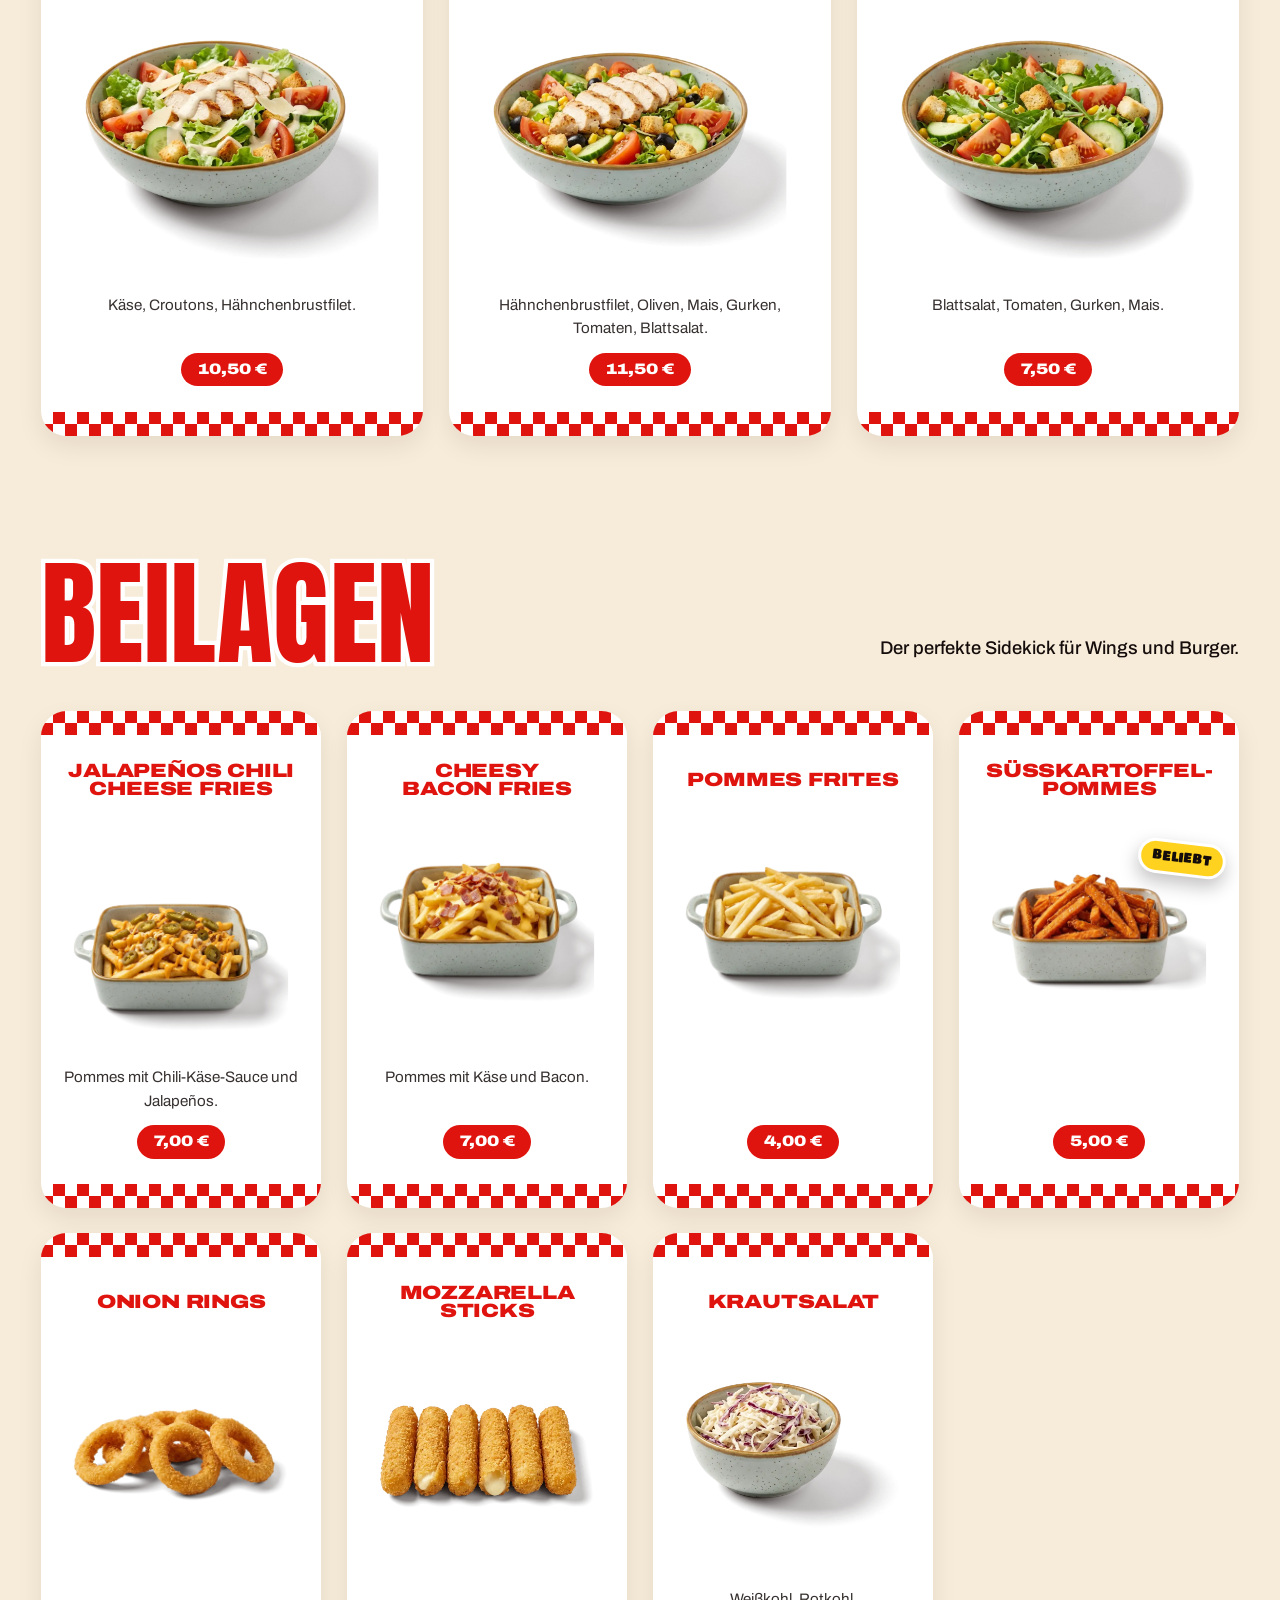
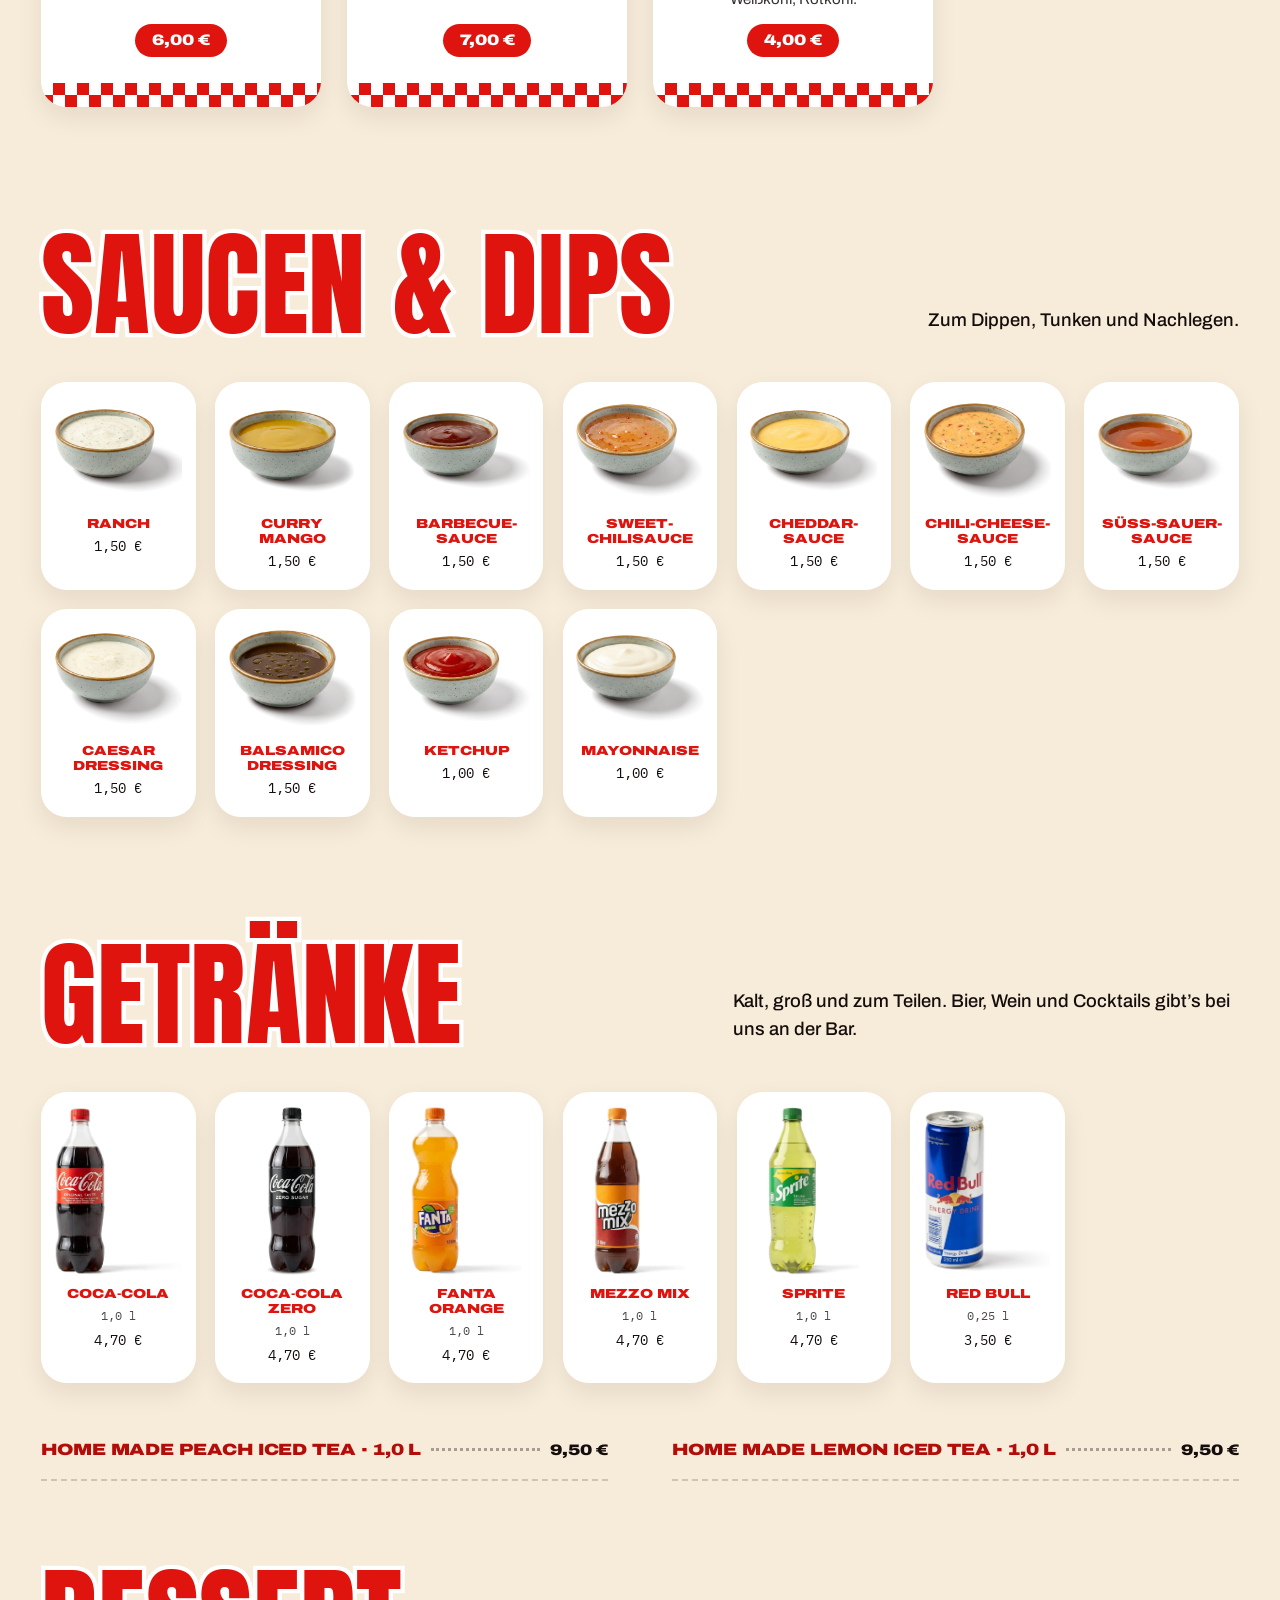
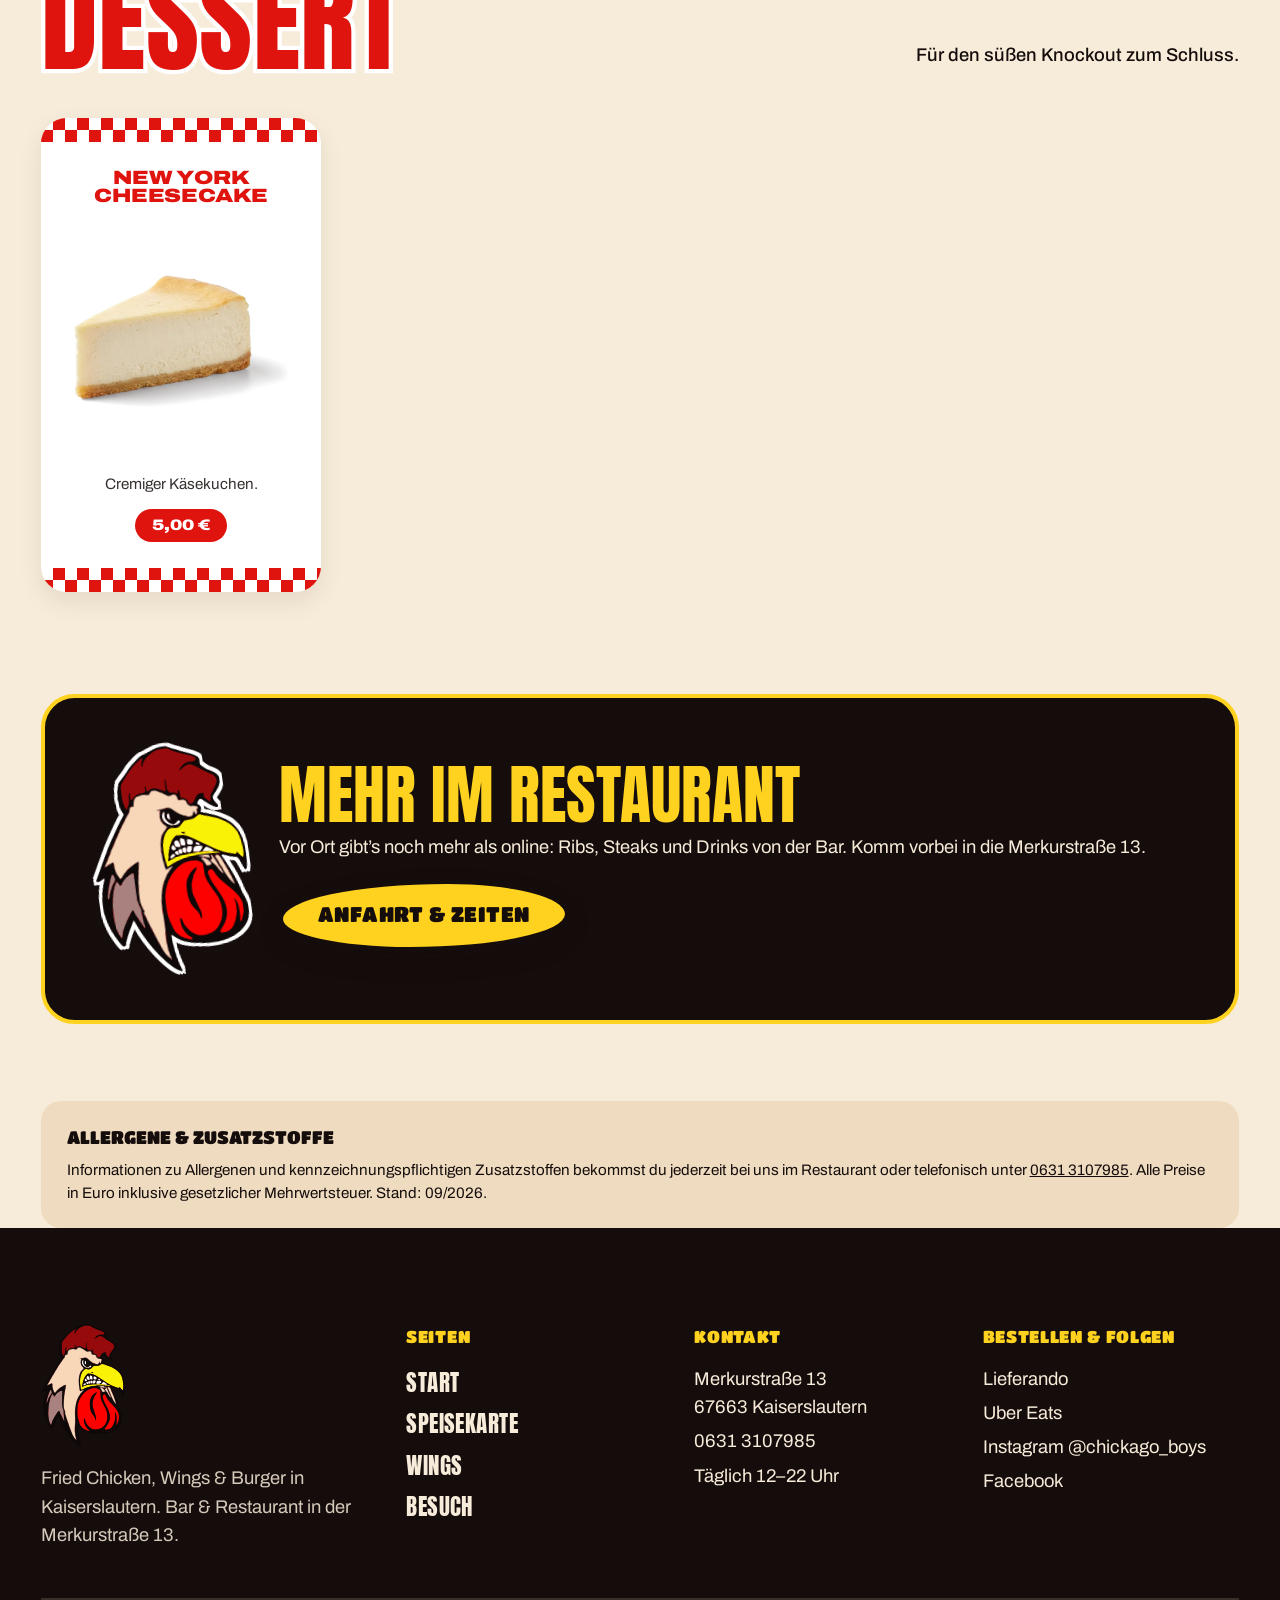
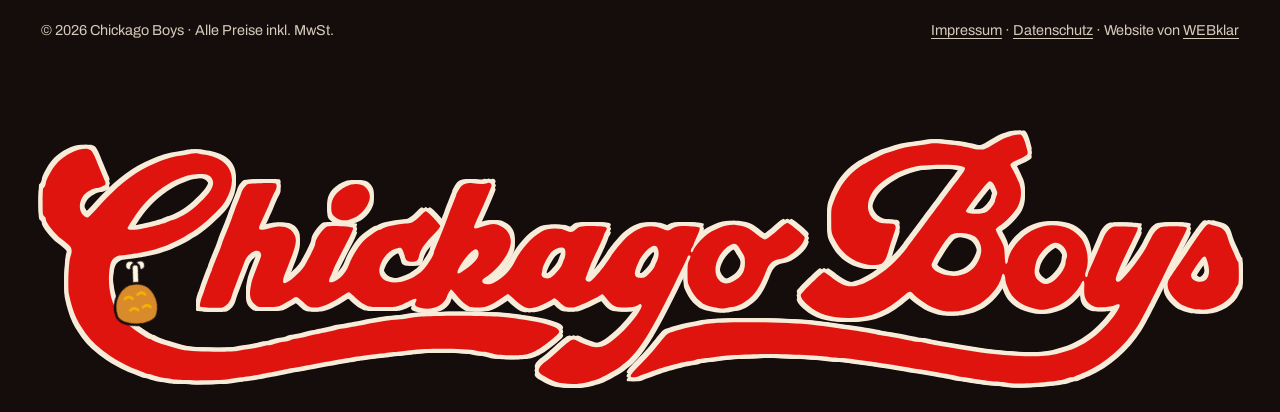
==== commit be84f6f5: "Letzte Speisenfotos: Wraps, Salate, Coca-Cola Zero - 6 Bilder einsortiert, freigestellt und eingebau" ====
--- a/speisekarte.html
+++ b/speisekarte.html
@@ -284,17 +284,24 @@
       <section class="menu-cat" id="wraps" aria-labelledby="h-wraps">
         <div class="menu-cat__head">
           <h2 class="display stroke" id="h-wraps" data-pop>Wraps</h2>
-          <p>In der Weizen-Tortilla, mit knusprigem Crispy-Filet.</p>
-        </div>
-        <div class="cat-split">
+          <p>In der Weizen-Tortilla – knusprig mit Crispy-Filet oder kalt mit Taco-Rindfleisch.</p>
+        </div>
+        <div class="dish-grid">
           <article class="dish" data-reveal>
             <h3 class="dish__name">Chicken Wrap Chickago-Boys</h3>
             <div class="dish__media"><span class="sticker dish__badge">Beliebt</span><img class="shot" src="assets/img/menu/chicken-wrap-chickago-boys.webp" width="812" height="546" loading="lazy" alt="Chicken Wrap Chickago-Boys, aufgeschnitten"></div>
             <div class="dish__body"><p>2 knusprige Crispy-Filets, Cheddar, Tomaten, Salat, hausgemachte Sauce.</p><span class="price">9,50 €</span></div>
           </article>
-          <div class="dish-list">
-            <div class="item"><div class="item__row"><h3>Caesar Wrap</h3><span class="item__dots"></span><span class="item__price">9,50 €</span></div><p>Knuspriges Crispy-Filet, würziger Hartkäse, Croutons, Tomaten, Salat, Caesar-Soße.</p></div>
-          </div>
+          <article class="dish" data-reveal>
+            <h3 class="dish__name">Caesar Wrap</h3>
+            <div class="dish__media"><img class="shot" src="assets/img/menu/caesar-wrap.webp" width="832" height="515" loading="lazy" alt="Caesar Wrap mit Crispy-Filet, Hartkäse und Croutons, aufgeschnitten"></div>
+            <div class="dish__body"><p>Knuspriges Crispy-Filet, würziger Hartkäse, Croutons, Tomaten, Salat, Caesar-Soße.</p><span class="price">9,50 €</span></div>
+          </article>
+          <article class="dish" data-reveal>
+            <h3 class="dish__name">Supreme Wrap</h3>
+            <div class="dish__media"><img class="shot" src="assets/img/menu/supreme-wrap.webp" width="829" height="565" loading="lazy" alt="Supreme Wrap mit Taco-Rindfleisch, Guacamole und Sour Cream, aufgeschnitten"></div>
+            <div class="dish__body"><p>Kalt serviert: Taco-Rindfleisch, Tomaten, Salat, Gouda, Koriander, Guacamole, Sour Cream.</p><span class="price">13,00 €</span></div>
+          </article>
         </div>
       </section>
 
@@ -304,10 +311,22 @@
           <h2 class="display stroke" id="h-salate" data-pop>Salate</h2>
           <p>Alle Salate mit Tomaten, Gurken und Croutons. Dressing: Caesar, Balsamico oder ohne.</p>
         </div>
-        <div class="dish-list">
-          <div class="item"><div class="item__row"><h3>Caesar Chicken Salat</h3><span class="item__dots"></span><span class="item__price">10,50 €</span></div><p>Käse, Croutons, Hähnchenbrustfilet.</p></div>
-          <div class="item"><div class="item__row"><h3>Fitness Salat</h3><span class="item__dots"></span><span class="item__price">11,50 €</span></div><p>Hähnchenbrustfilet, Oliven, Mais, Gurken, Tomaten, Blattsalat.</p></div>
-          <div class="item"><div class="item__row"><h3>Gemischter Salat</h3><span class="item__dots"></span><span class="item__price">7,50 €</span></div><p>Blattsalat, Tomaten, Gurken, Mais.</p></div>
+        <div class="dish-grid">
+          <article class="dish" data-reveal>
+            <h3 class="dish__name">Caesar Chicken Salat</h3>
+            <div class="dish__media"><img class="shot" src="assets/img/menu/caesar-chicken-salat.webp" width="916" height="687" loading="lazy" alt="Caesar Chicken Salat mit Hähnchenbrust, Croutons und Caesar-Dressing"></div>
+            <div class="dish__body"><p>Käse, Croutons, Hähnchenbrustfilet.</p><span class="price">10,50 €</span></div>
+          </article>
+          <article class="dish" data-reveal>
+            <h3 class="dish__name">Fitness Salat</h3>
+            <div class="dish__media"><img class="shot" src="assets/img/menu/fitness-salat.webp" width="916" height="611" loading="lazy" alt="Fitness Salat mit Hähnchenbrust, Oliven und Mais"></div>
+            <div class="dish__body"><p>Hähnchenbrustfilet, Oliven, Mais, Gurken, Tomaten, Blattsalat.</p><span class="price">11,50 €</span></div>
+          </article>
+          <article class="dish" data-reveal>
+            <h3 class="dish__name">Gemischter Salat</h3>
+            <div class="dish__media"><img class="shot" src="assets/img/menu/gemischter-salat.webp" width="916" height="686" loading="lazy" alt="Gemischter Salat mit Tomaten, Gurken und Mais"></div>
+            <div class="dish__body"><p>Blattsalat, Tomaten, Gurken, Mais.</p><span class="price">7,50 €</span></div>
+          </article>
         </div>
       </section>
 
@@ -384,7 +403,8 @@
           <p>Kalt, groß und zum Teilen. Bier, Wein und Cocktails gibt’s bei uns an der Bar.</p>
         </div>
         <div class="dip-grid dip-grid--drinks" data-reveal>
-          <div class="dip"><img class="shot" src="assets/img/menu/coca-cola.webp" width="610" height="799" loading="lazy" alt="Coca-Cola 1,0 l"><h3>Coca-Cola</h3><span>1,0 l</span><b>4,70 €</b></div>
+          <div class="dip"><img class="shot" src="assets/img/menu/coca-cola.webp" width="610" height="799" loading="lazy" alt="Coca-Cola 1,0 l"><h3>Coca&#8209;Cola</h3><span>1,0 l</span><b>4,70 €</b></div>
+          <div class="dip"><img class="shot" src="assets/img/menu/coca-cola-zero.webp" width="267" height="863" loading="lazy" alt="Coca-Cola Zero 1,0 l"><h3>Coca&#8209;Cola Zero</h3><span>1,0 l</span><b>4,70 €</b></div>
           <div class="dip"><img class="shot" src="assets/img/menu/fanta-orange.webp" width="528" height="793" loading="lazy" alt="Fanta Orange 1,0 l"><h3>Fanta Orange</h3><span>1,0 l</span><b>4,70 €</b></div>
           <div class="dip"><img class="shot" src="assets/img/menu/mezzo-mix.webp" width="433" height="780" loading="lazy" alt="Mezzo Mix 1,0 l"><h3>Mezzo Mix</h3><span>1,0 l</span><b>4,70 €</b></div>
           <div class="dip"><img class="shot" src="assets/img/menu/sprite.webp" width="408" height="735" loading="lazy" alt="Sprite 1,0 l"><h3>Sprite</h3><span>1,0 l</span><b>4,70 €</b></div>
@@ -393,7 +413,6 @@
         <div class="dish-list">
           <div class="item"><div class="item__row"><h3>Home Made Peach Iced Tea&nbsp;· 1,0&nbsp;l</h3><span class="item__dots"></span><span class="item__price">9,50 €</span></div></div>
           <div class="item"><div class="item__row"><h3>Home Made Lemon Iced Tea&nbsp;· 1,0&nbsp;l</h3><span class="item__dots"></span><span class="item__price">9,50 €</span></div></div>
-          <div class="item"><div class="item__row"><h3>Coca-Cola Zero&nbsp;· 1,0&nbsp;l</h3><span class="item__dots"></span><span class="item__price">4,70 €</span></div></div>
         </div>
       </section>
 
